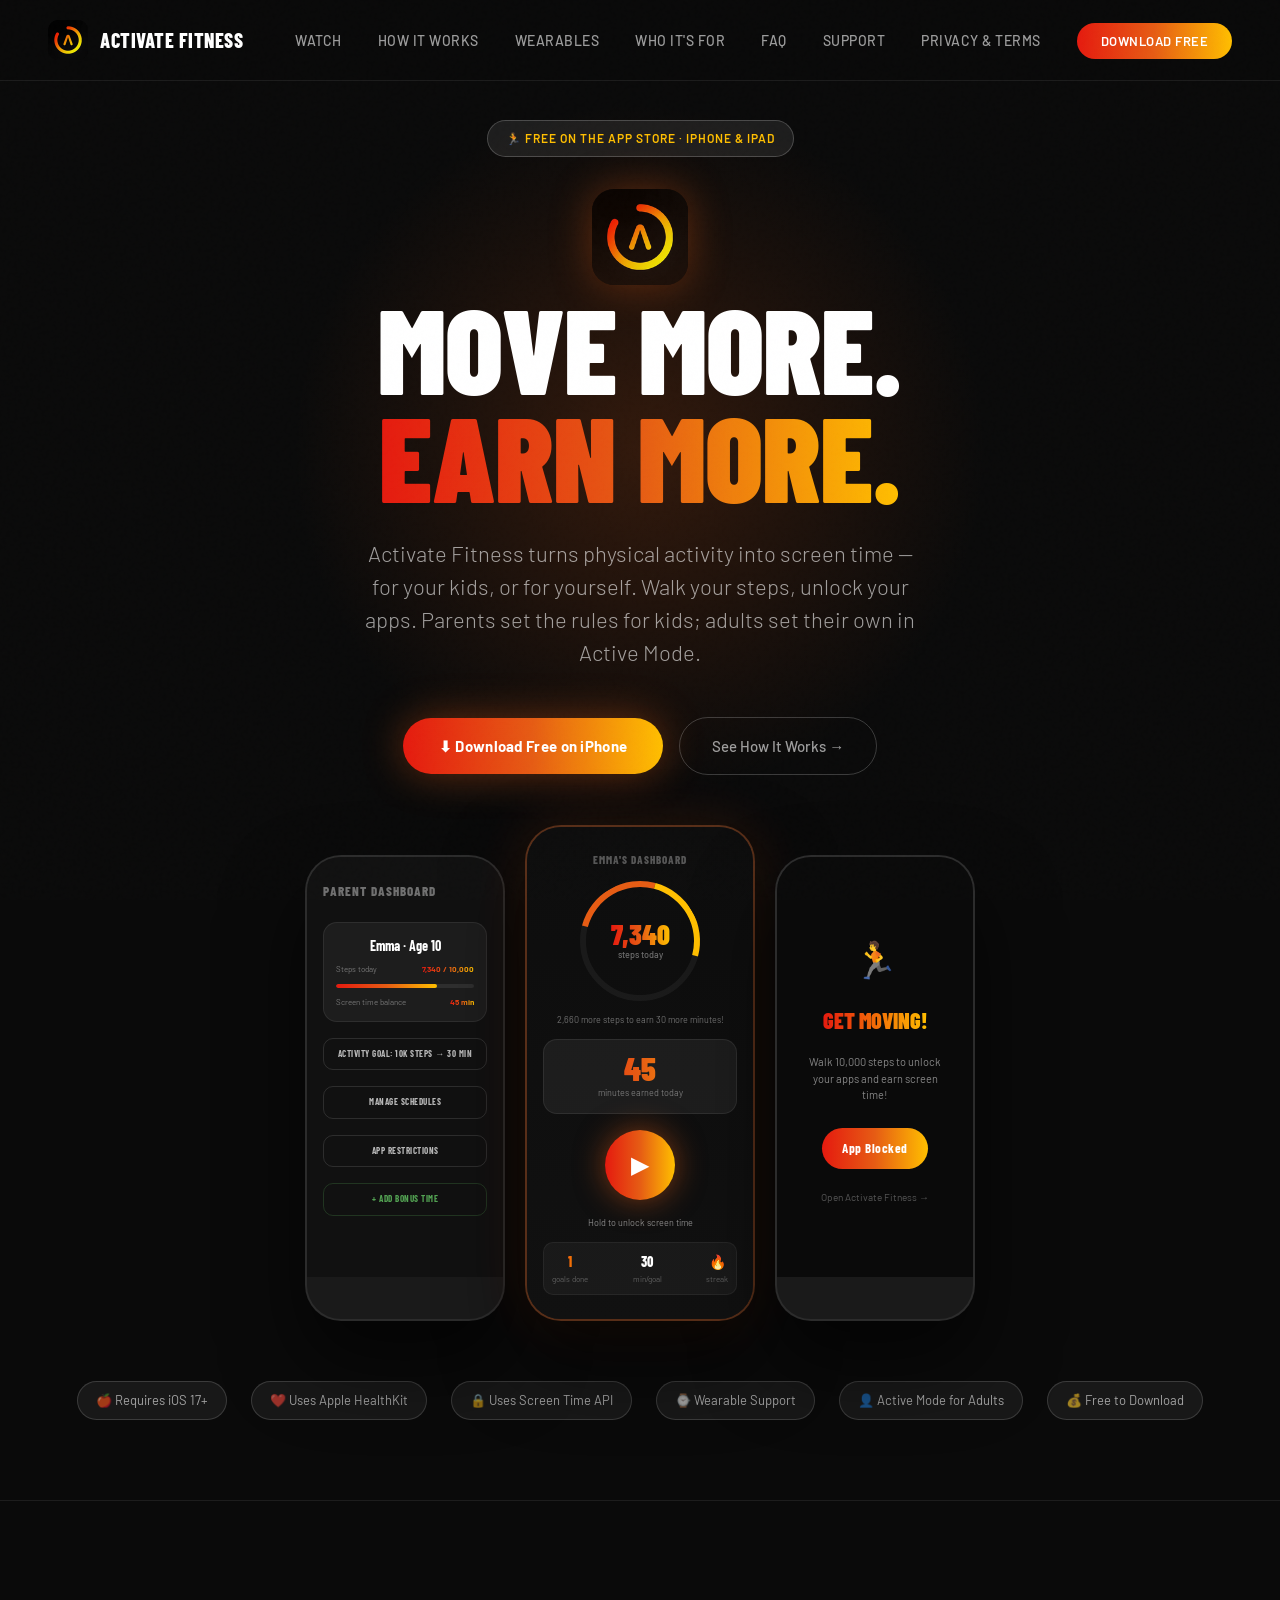
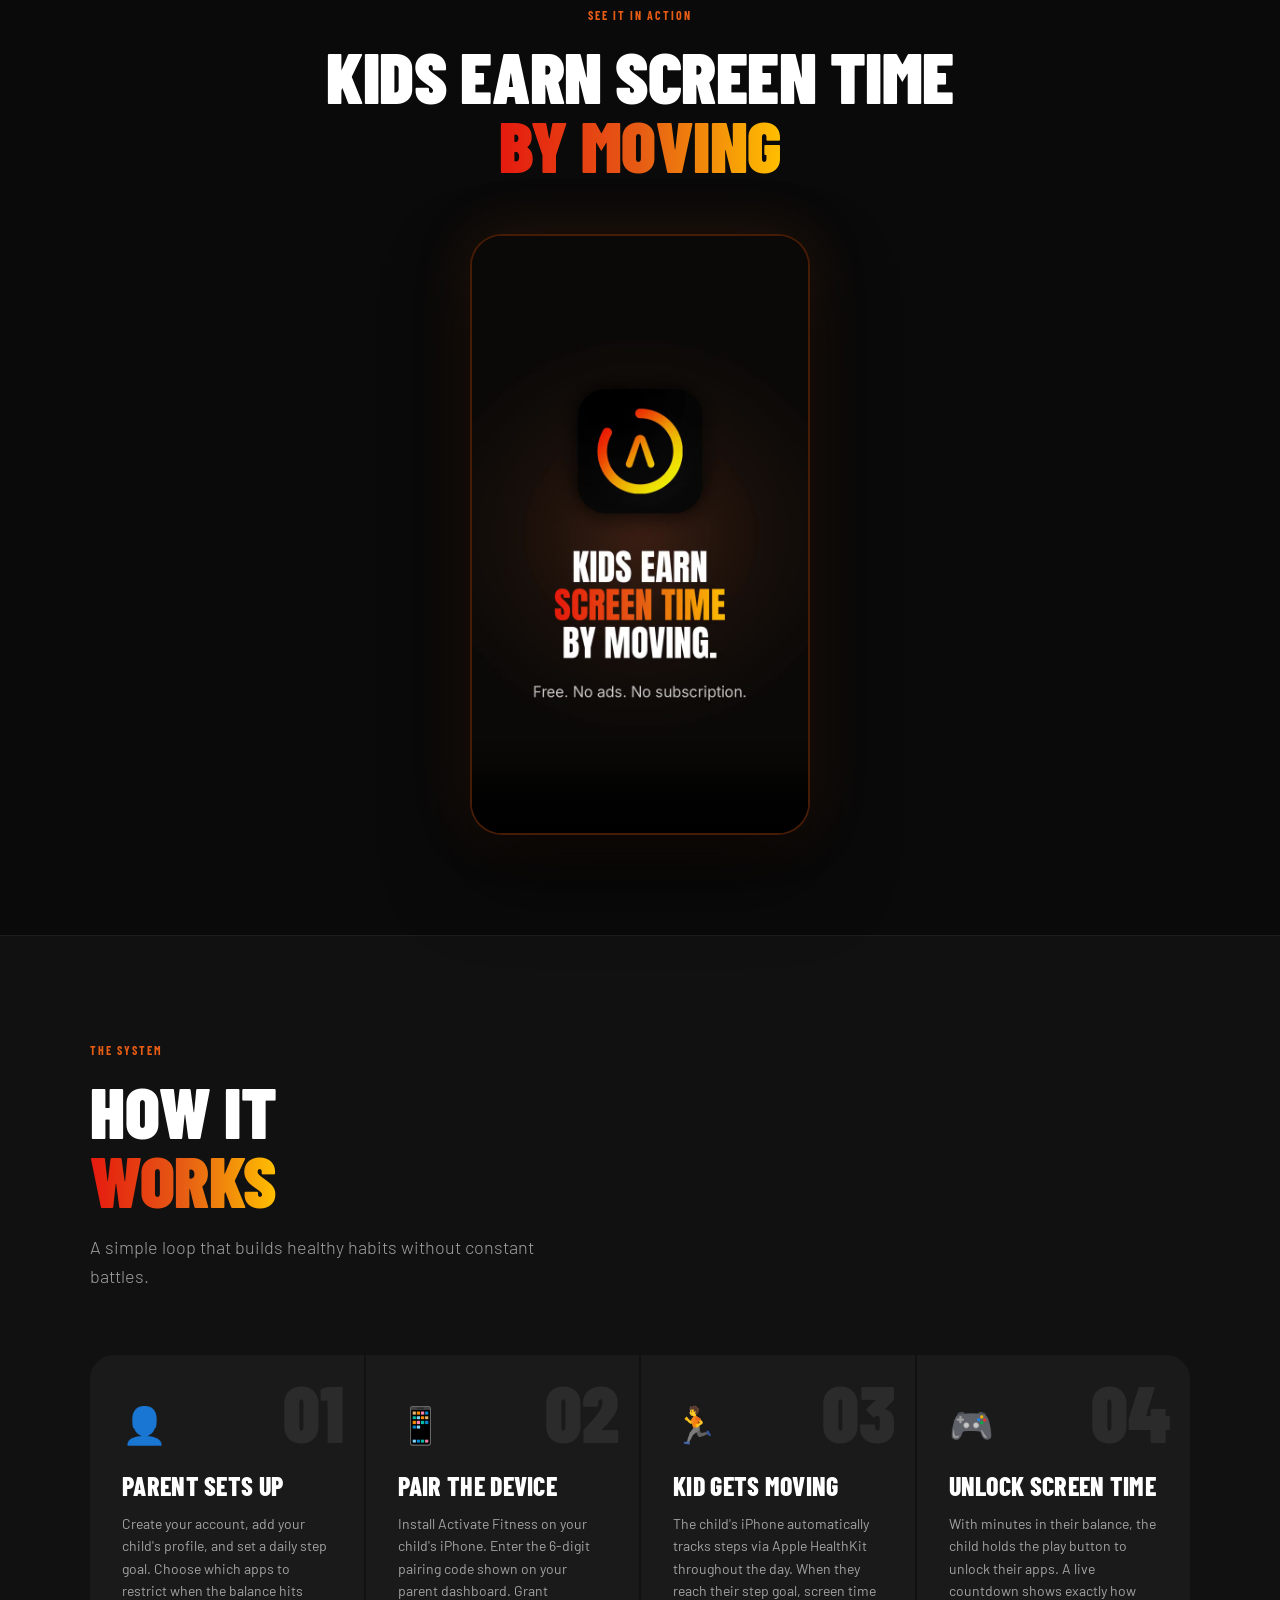
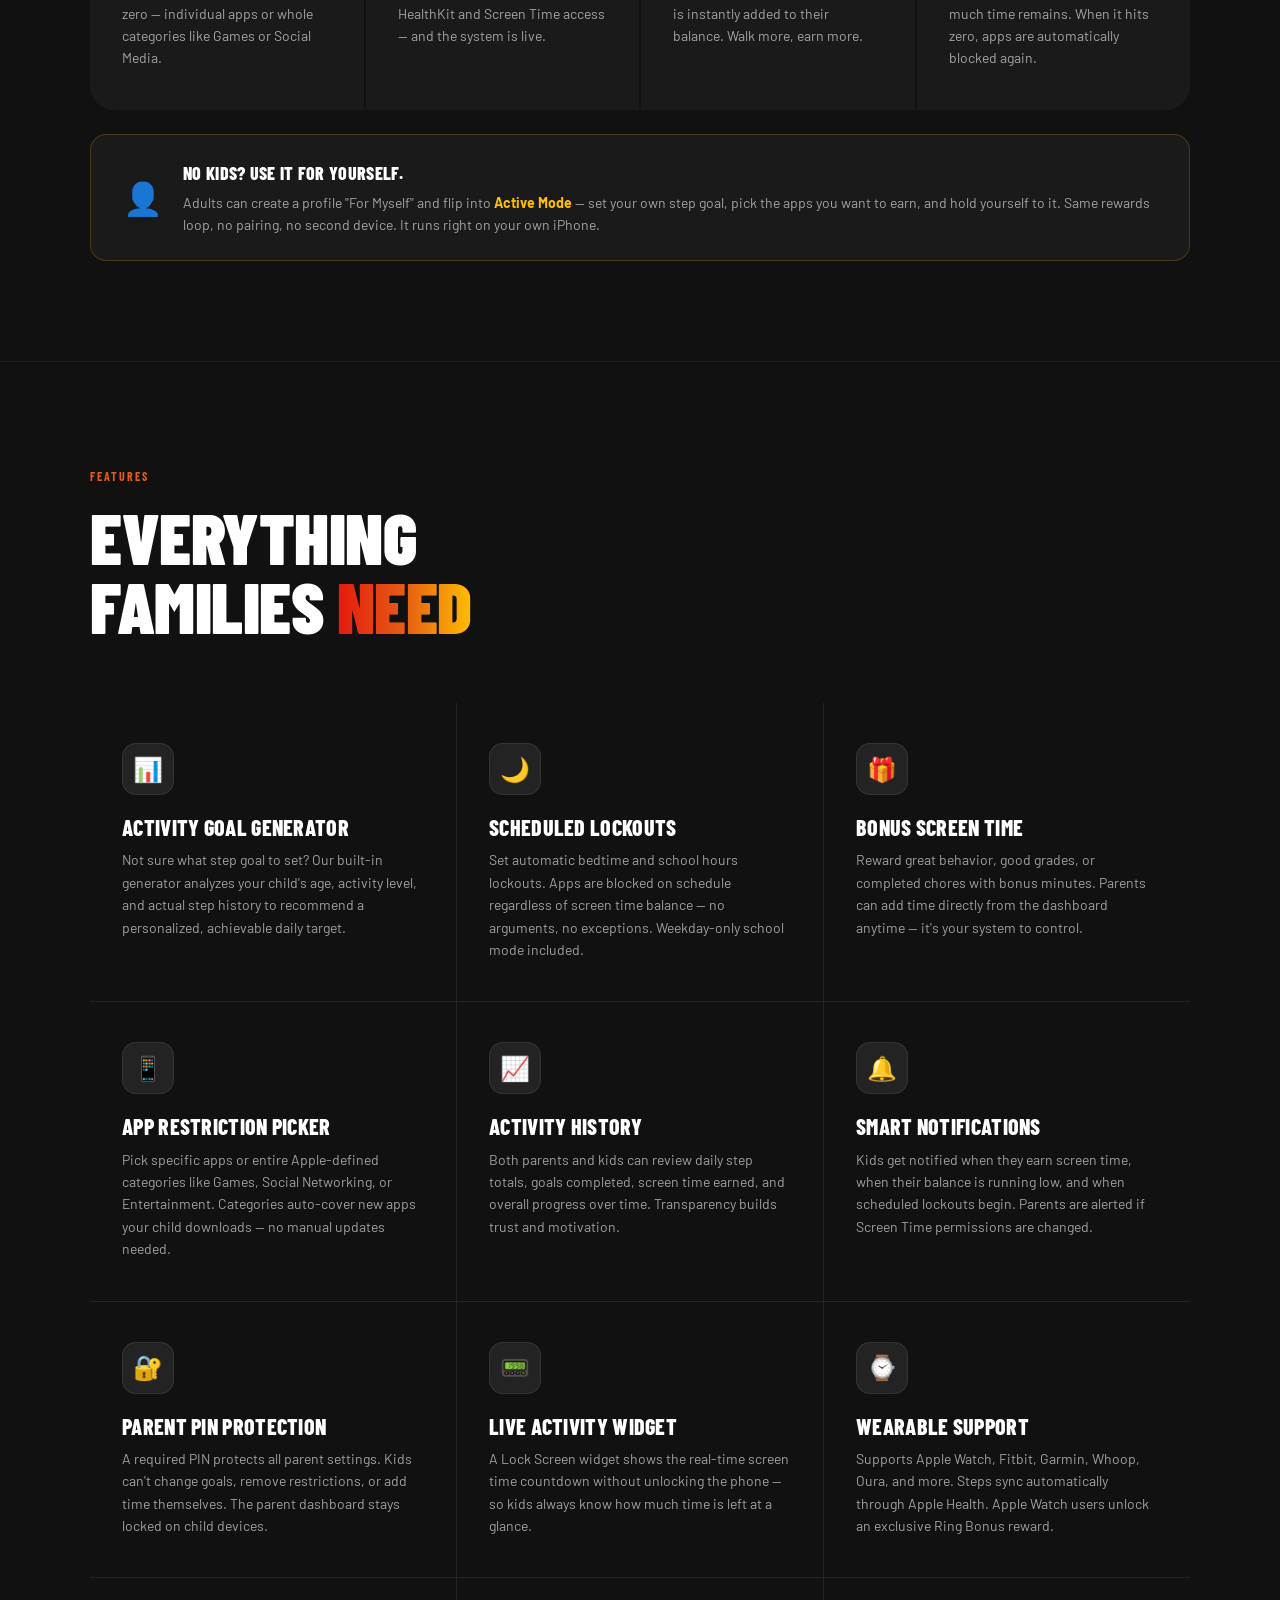
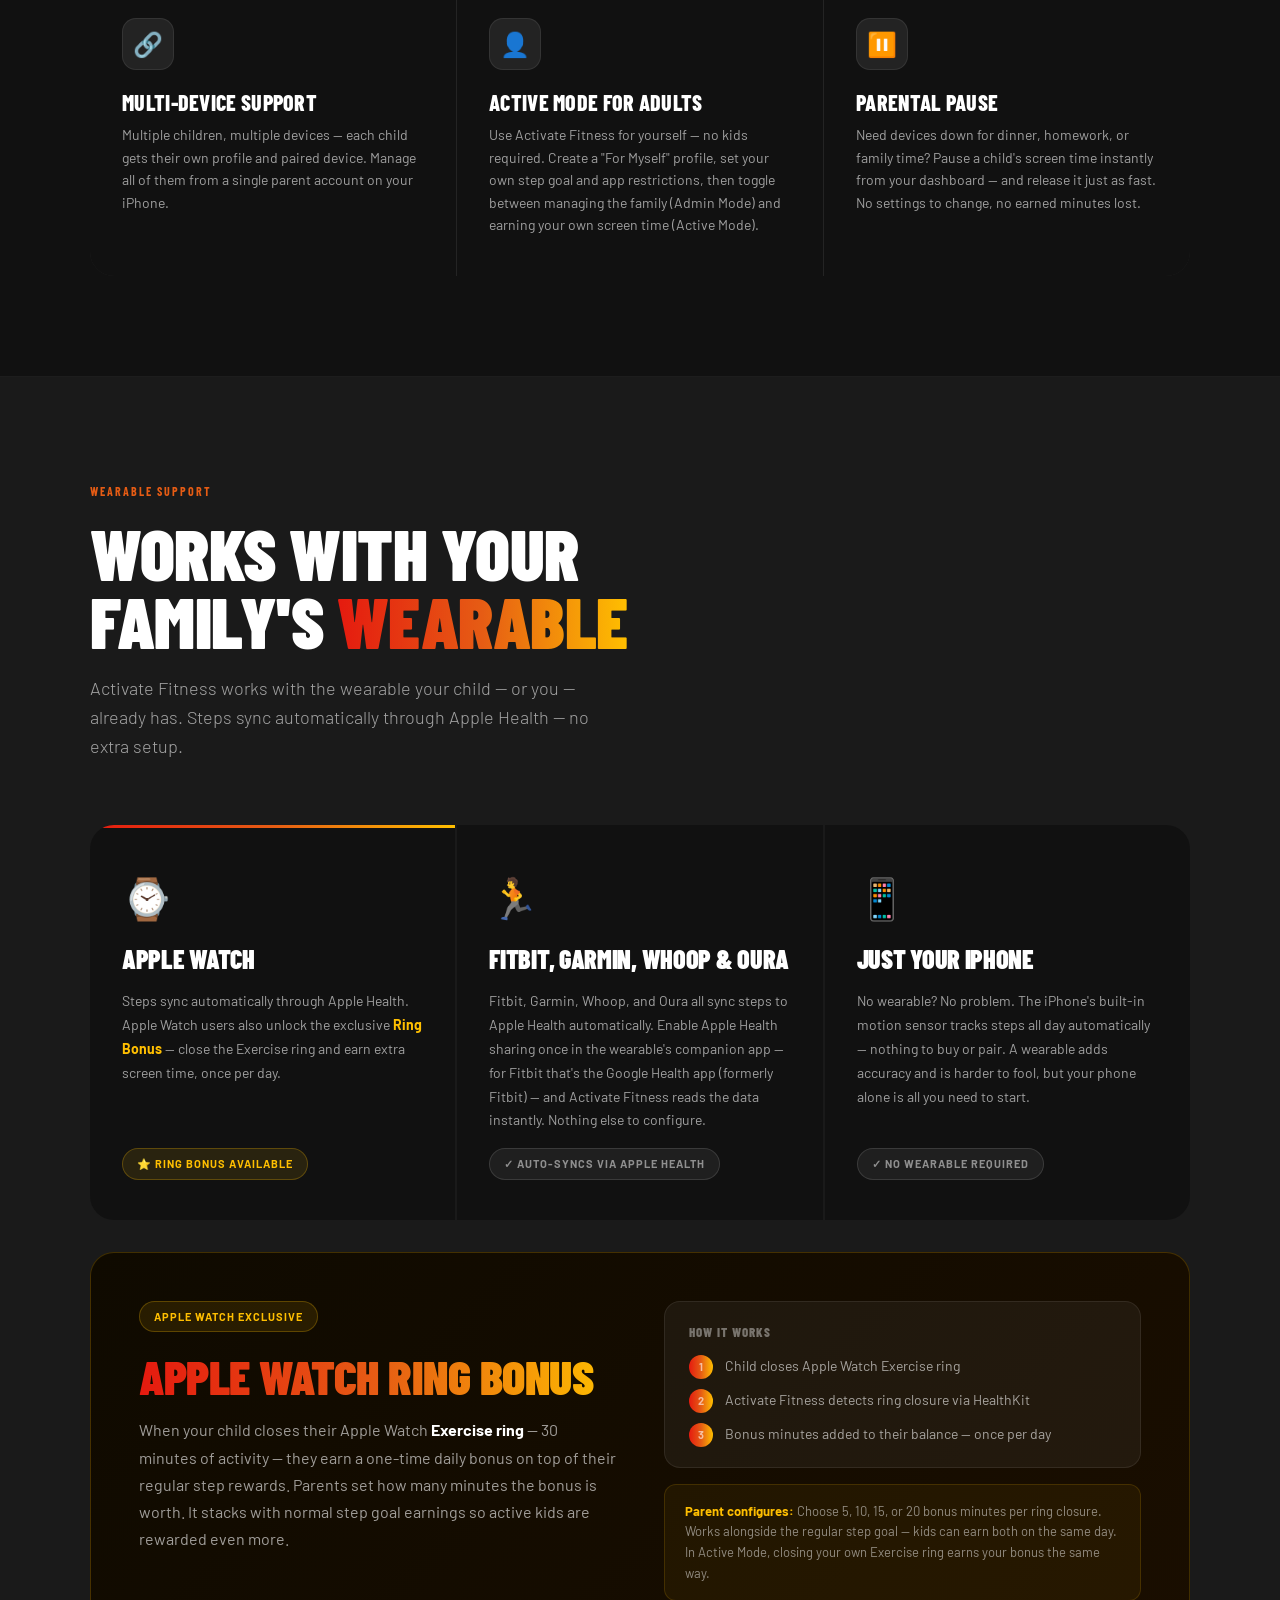
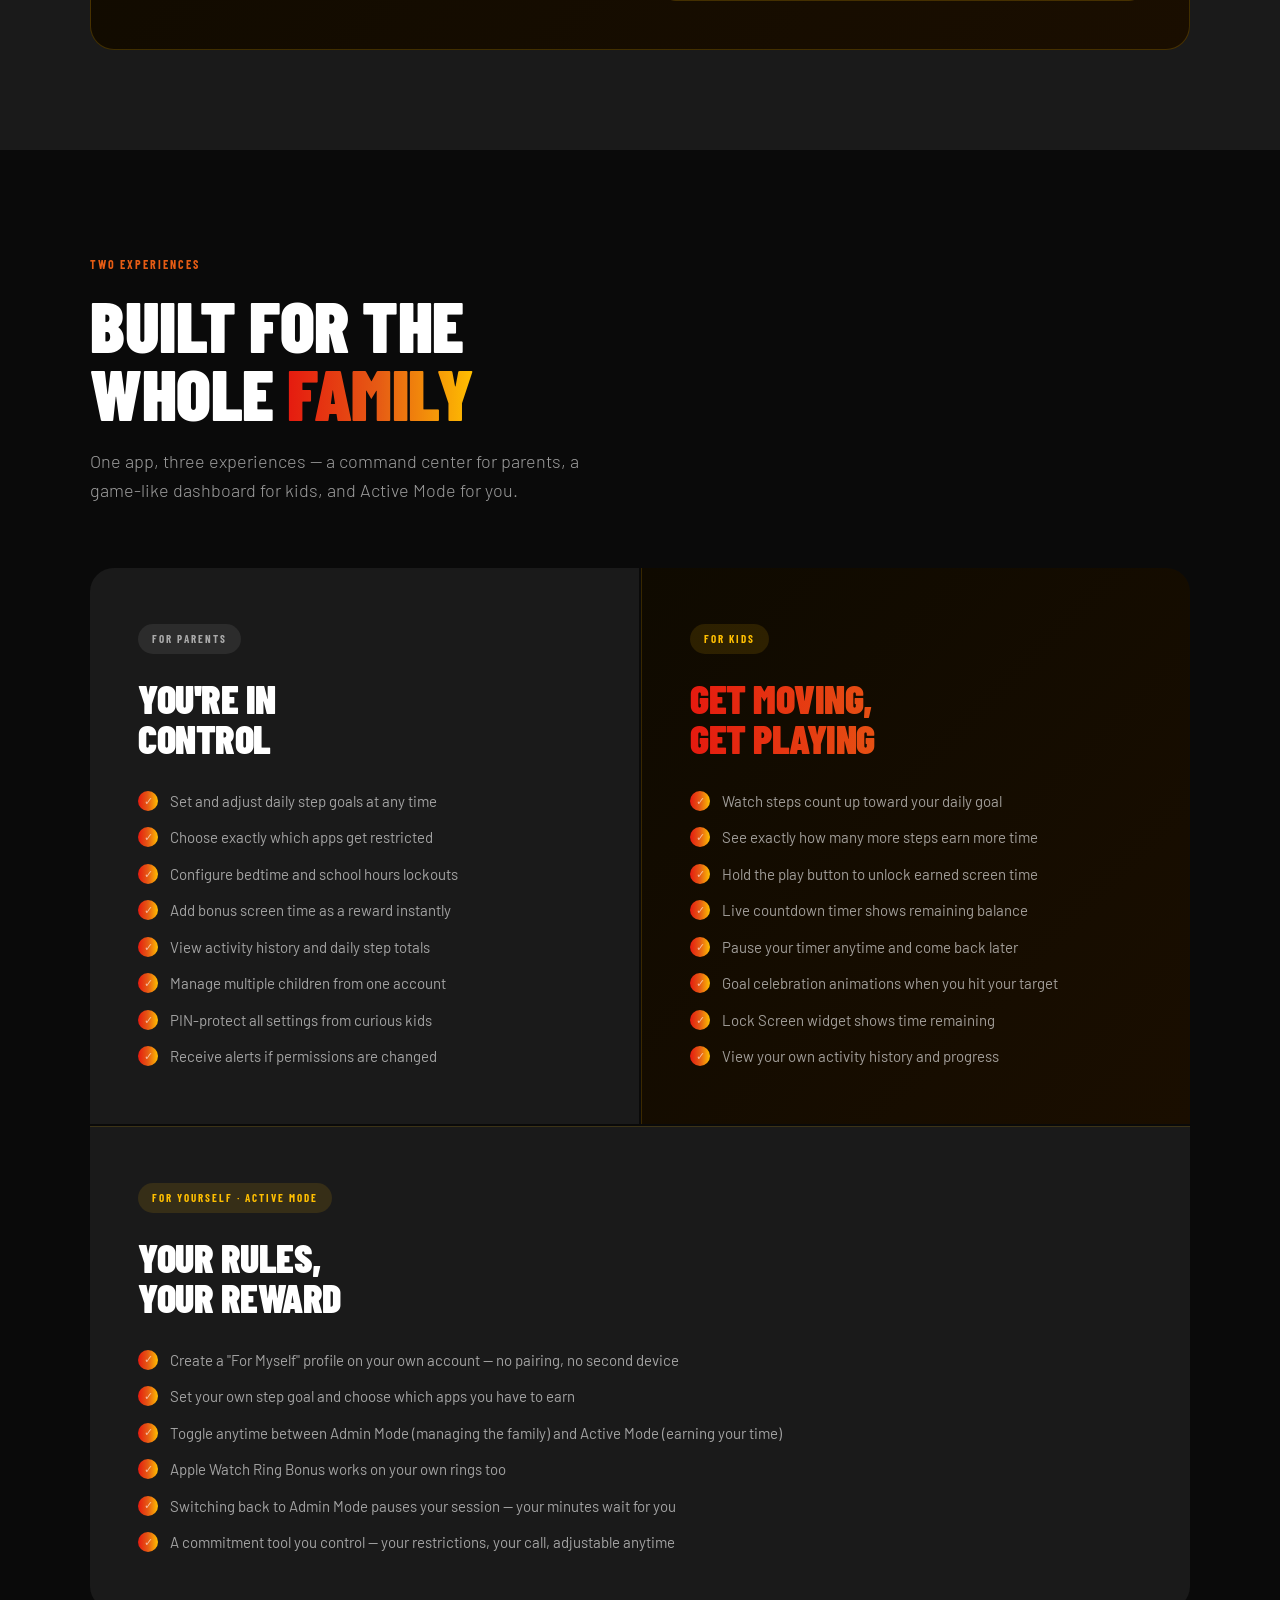
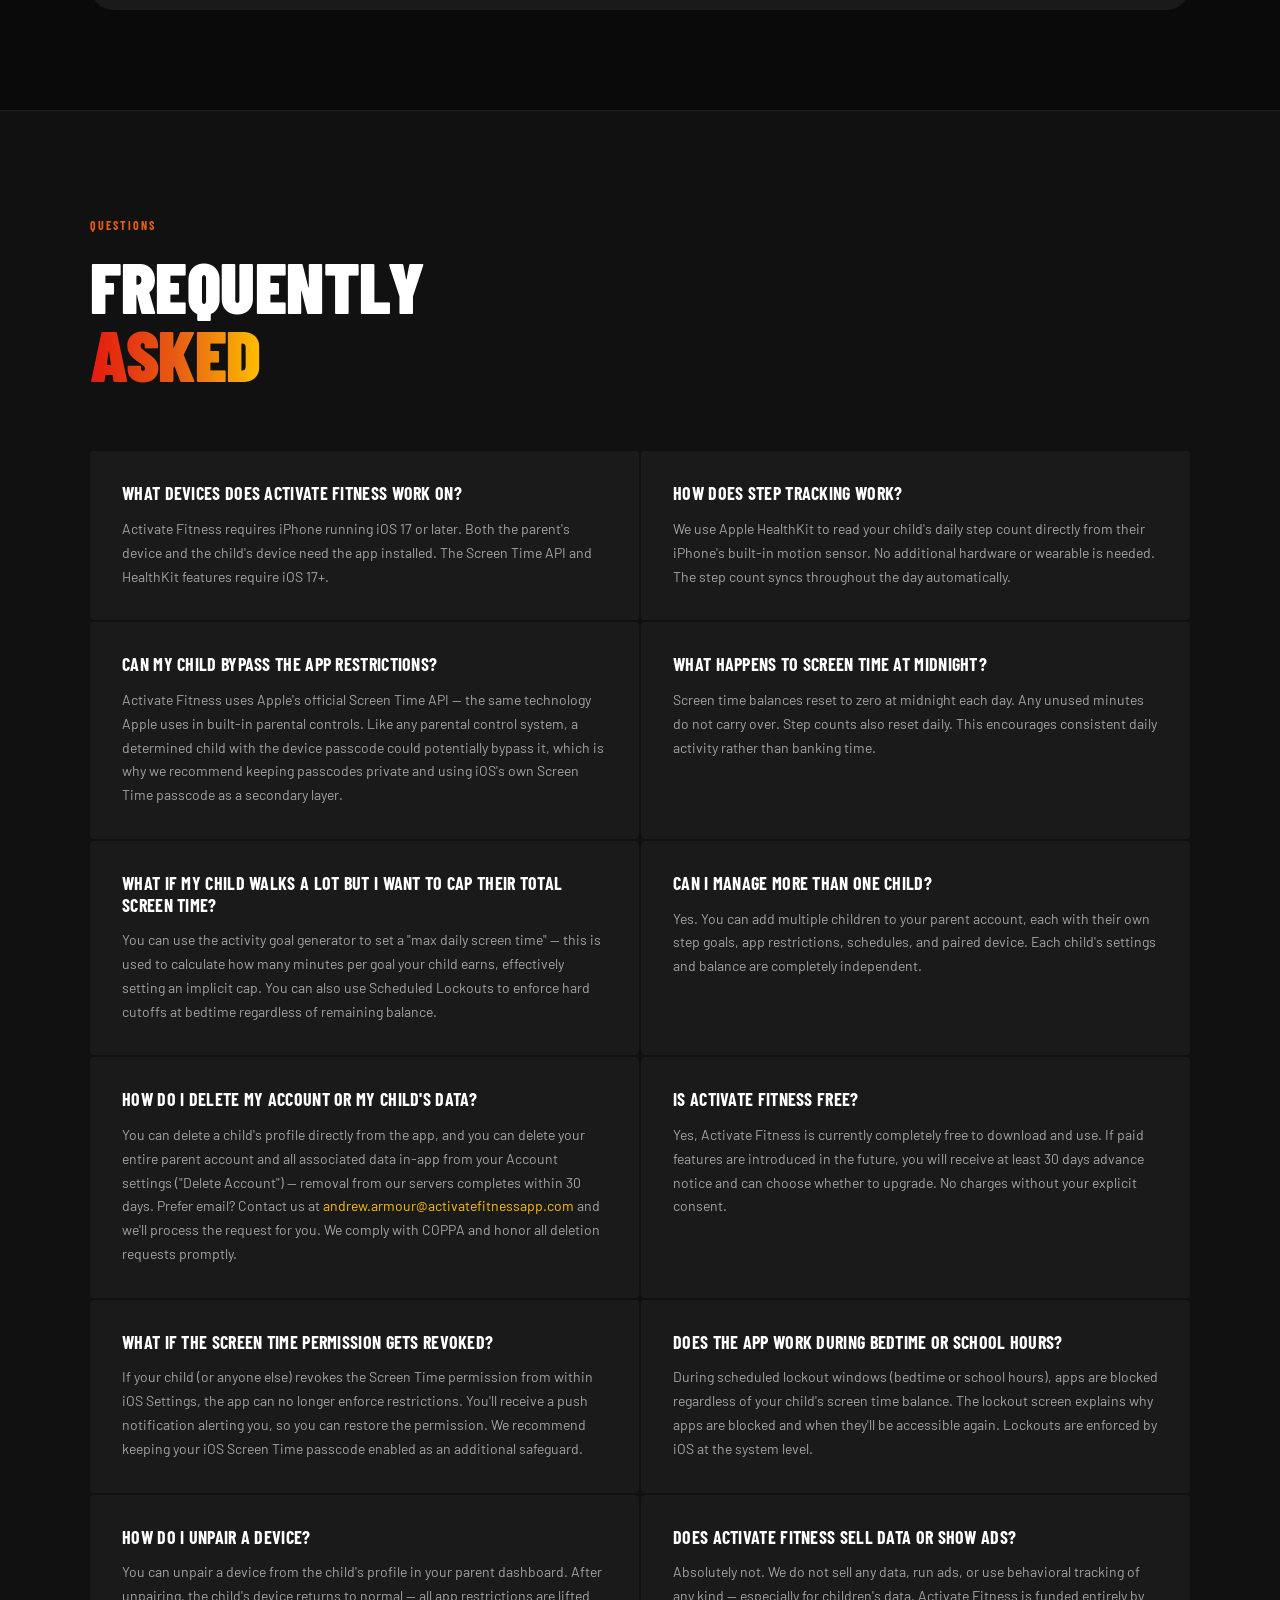
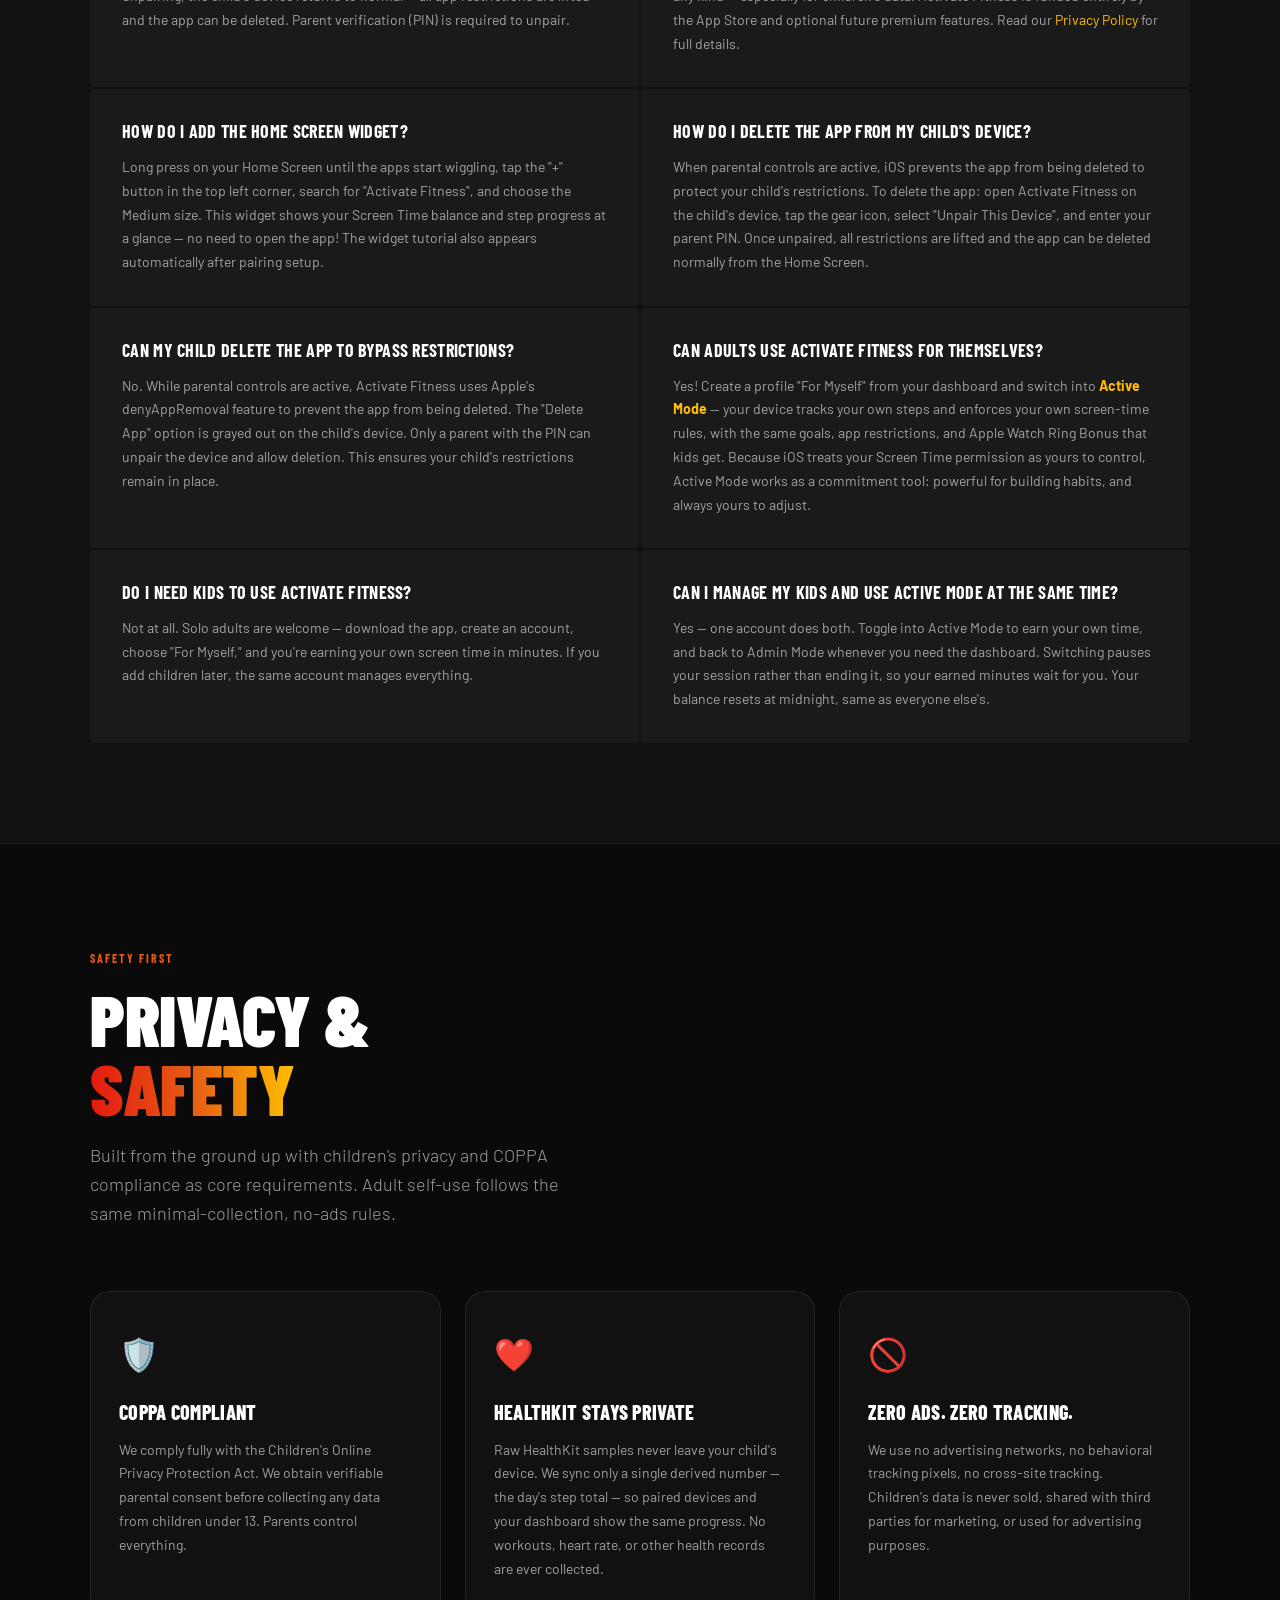
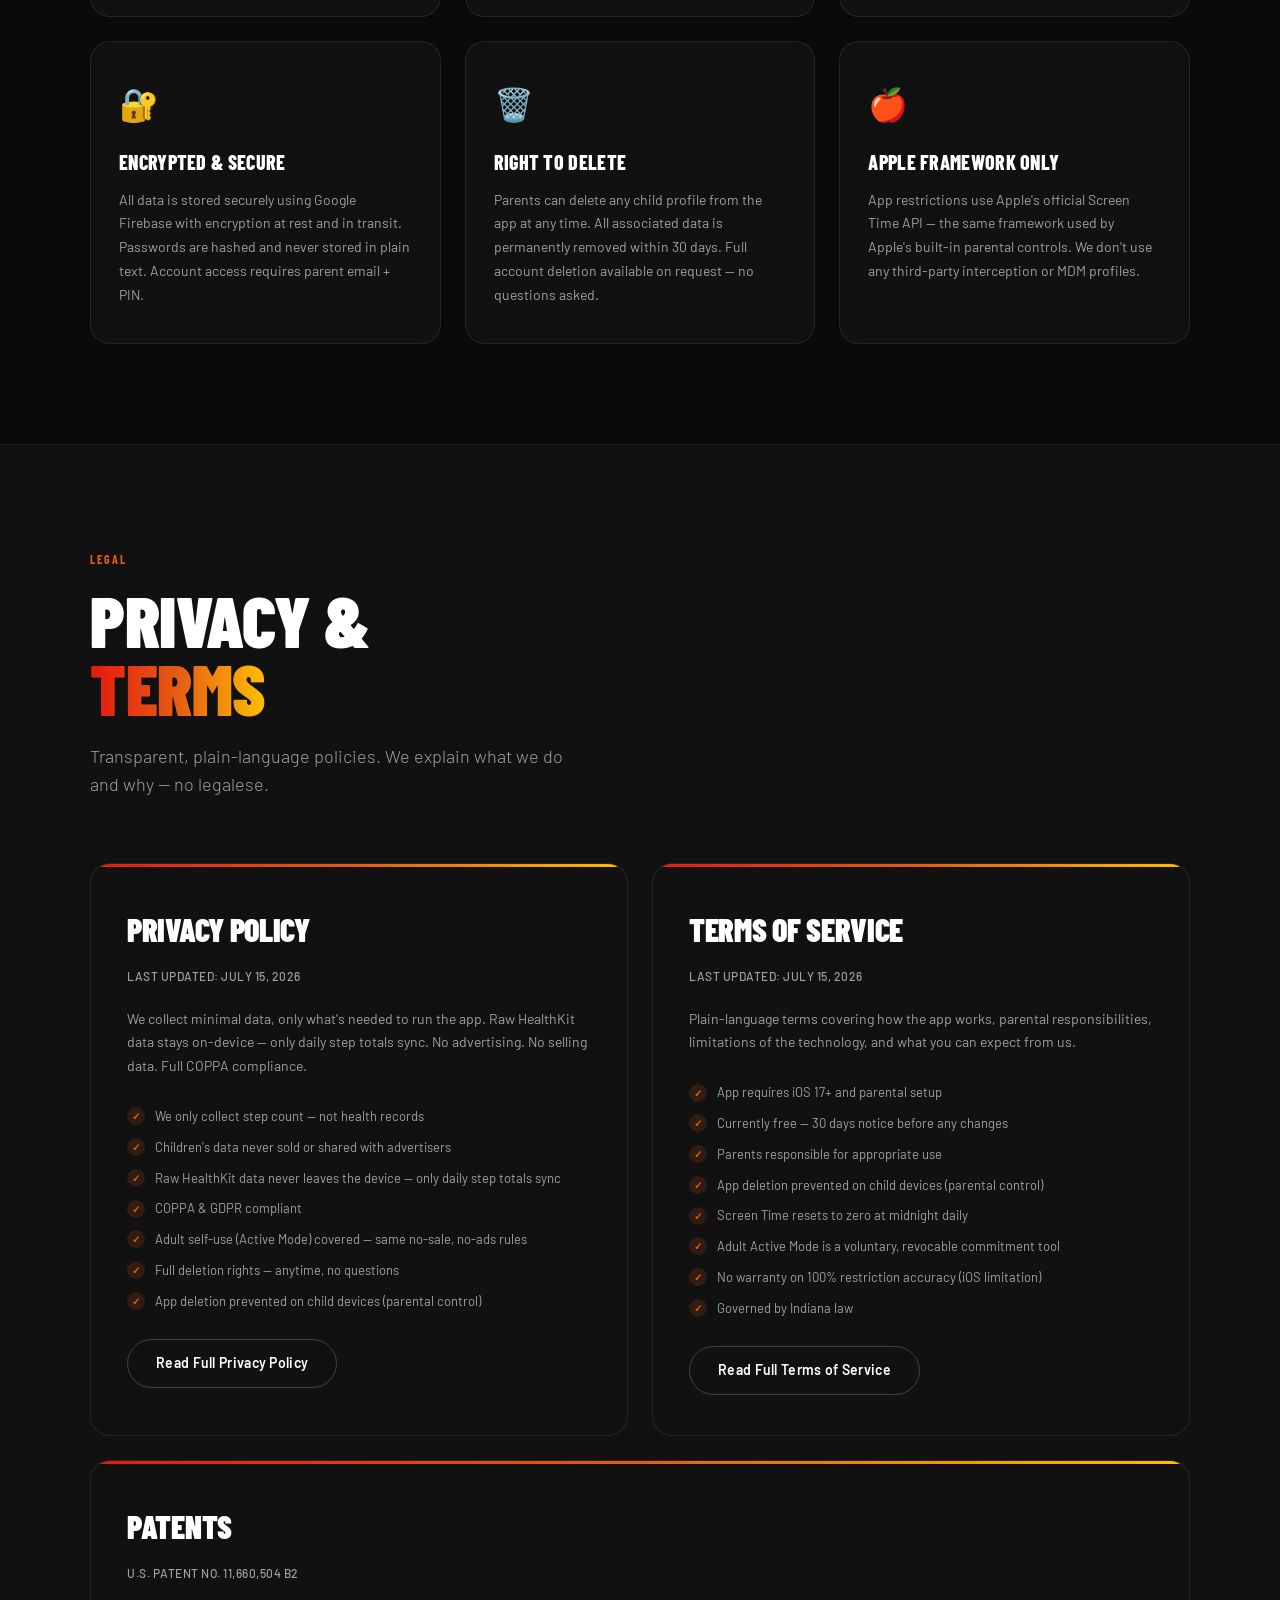
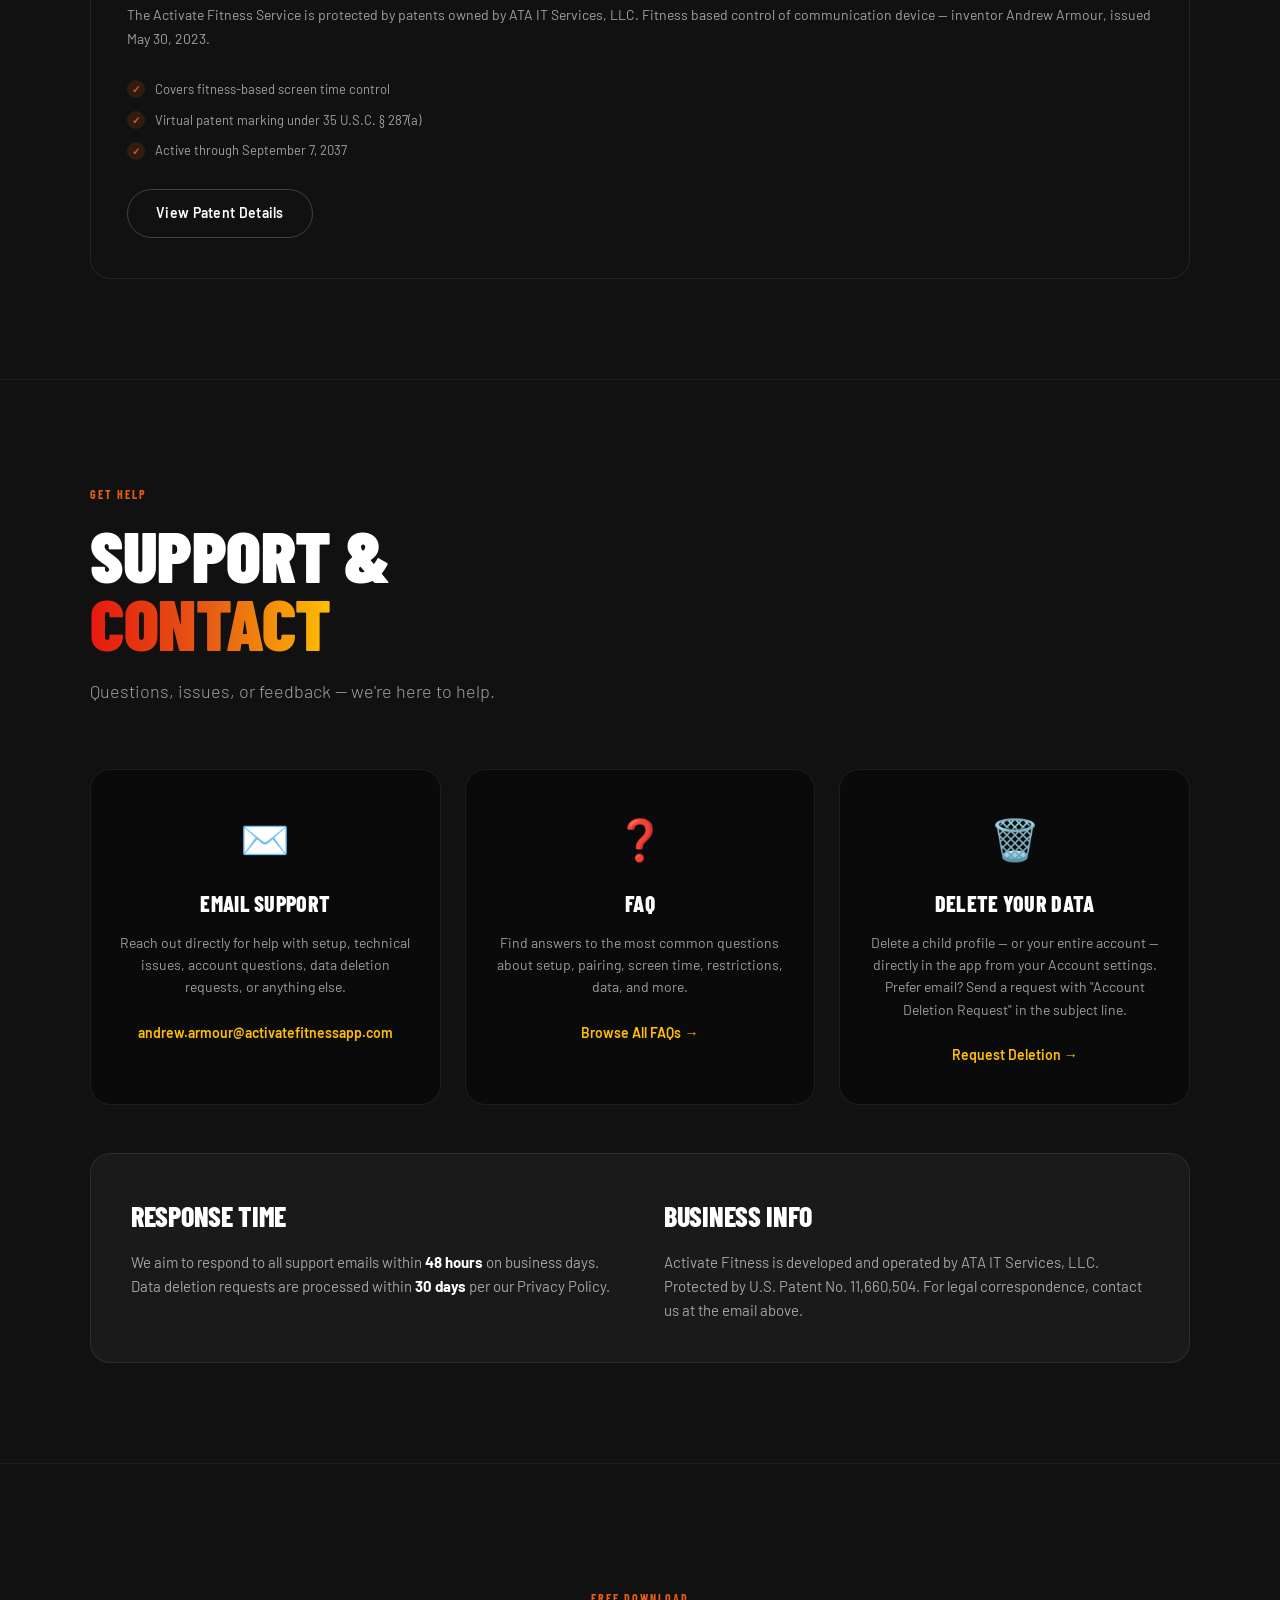
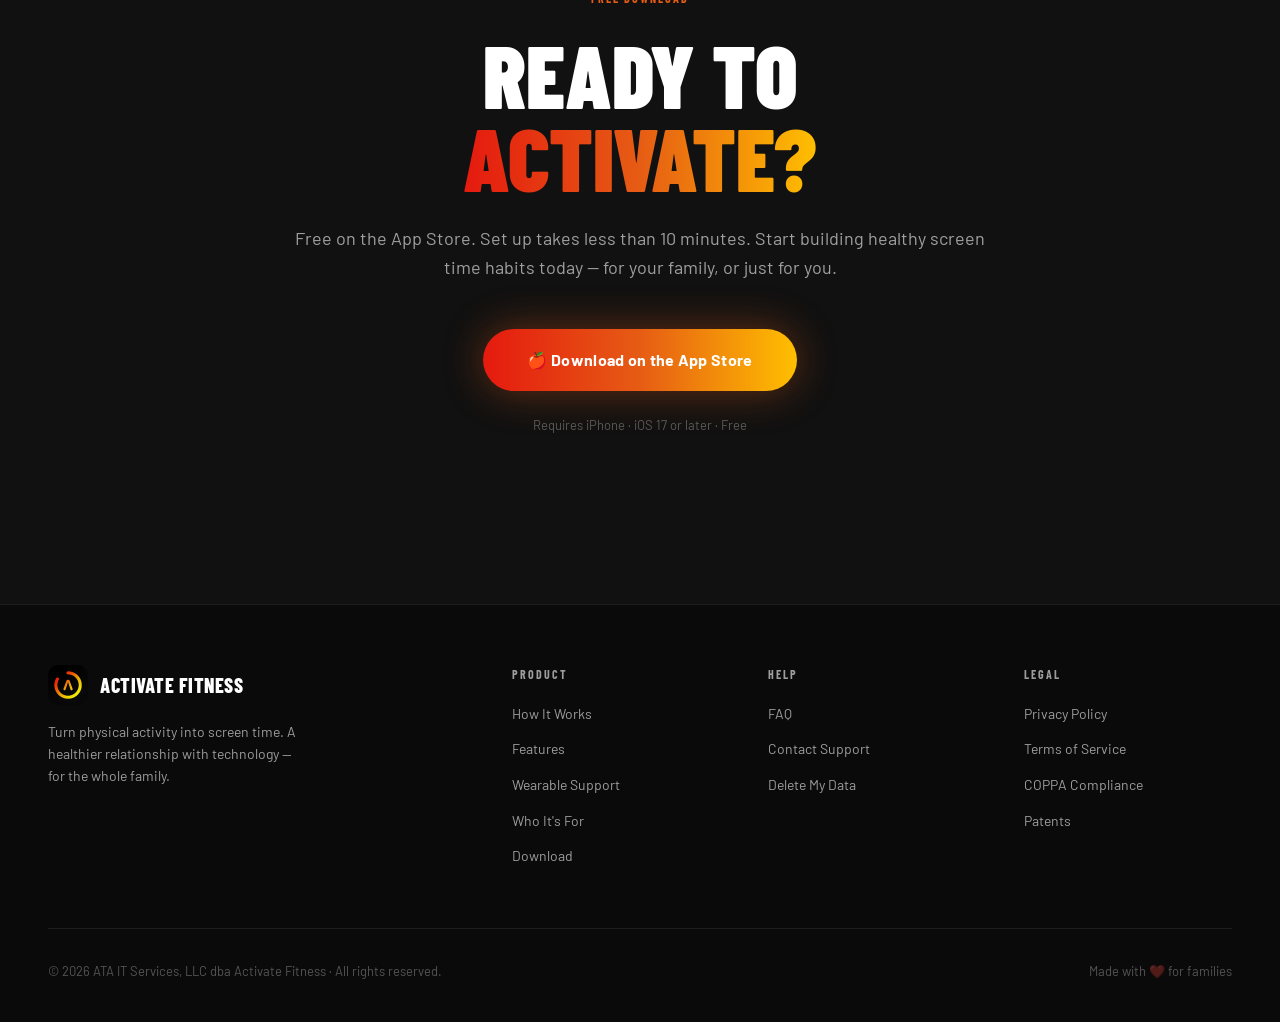
==== index.html @ fda50e80 "Add files via upload Add demo video" ====
<!DOCTYPE html>
<html lang="en">
<head>
<meta charset="UTF-8">
<meta name="viewport" content="width=device-width, initial-scale=1.0">
<title>Activate Fitness — Earn Screen Time. Stay Active.</title>
<meta name="description" content="Activate Fitness turns physical activity into screen time rewards. Kids walk their daily step goal, unlock their apps — and adults can earn their own screen time in Active Mode. Apple HealthKit + Screen Time API.">
<!-- Apple Smart App Banner — one-tap install banner for iOS Safari visitors -->
<meta name="apple-itunes-app" content="app-id=6760926366">
<!-- Open Graph — preview card when shared on iMessage, Slack, LinkedIn, Facebook, etc. -->
<meta property="og:type" content="website">
<meta property="og:site_name" content="Activate Fitness">
<meta property="og:title" content="Activate Fitness — Earn Screen Time. Stay Active.">
<meta property="og:description" content="Turn physical activity into screen time rewards. For kids, for parents, for yourself — walk your steps, unlock your apps.">
<meta property="og:url" content="https://activatefitnessapp.com">
<meta property="og:image" content="https://activatefitnessapp.com/images/logo.png">
<!-- Twitter Card -->
<meta name="twitter:card" content="summary_large_image">
<meta name="twitter:title" content="Activate Fitness — Earn Screen Time. Stay Active.">
<meta name="twitter:description" content="Turn physical activity into screen time rewards. Walk your steps, unlock your apps — kids and adults alike.">
<meta name="twitter:image" content="https://activatefitnessapp.com/images/logo.png">
<!-- Theme color + iOS touch icon -->
<meta name="theme-color" content="#0a0a0a">
<link rel="apple-touch-icon" href="/images/logo.png">
<link rel="preconnect" href="https://fonts.googleapis.com">
<link rel="preconnect" href="https://fonts.gstatic.com" crossorigin>
<link href="https://fonts.googleapis.com/css2?family=Barlow+Condensed:wght@400;600;700;800;900&family=Barlow:wght@300;400;500;600&display=swap" rel="stylesheet">
<style>
  :root {
    --brand-red:   #E51A0F;
    --brand-orange:#E65C14;
    --brand-gold:  #FFBF00;
    --dark:        #0a0a0a;
    --dark-2:      #111111;
    --dark-3:      #1a1a1a;
    --dark-4:      #222222;
    --white:       #ffffff;
    --white-60:    rgba(255,255,255,0.6);
    --white-20:    rgba(255,255,255,0.2);
    --white-08:    rgba(255,255,255,0.08);
    --grad: linear-gradient(90deg, var(--brand-red), var(--brand-orange), var(--brand-gold));
    --grad-v: linear-gradient(180deg, var(--brand-red), var(--brand-orange), var(--brand-gold));
    --font-display: 'Barlow Condensed', sans-serif;
    --font-body:    'Barlow', sans-serif;
  }
  *, *::before, *::after { box-sizing: border-box; margin: 0; padding: 0; }
  html { scroll-behavior: smooth; }
  body {
    background: var(--dark);
    color: var(--white);
    font-family: var(--font-body);
    font-size: 16px;
    line-height: 1.6;
    overflow-x: hidden;
  }
  /* ─── NOISE OVERLAY ─────────────────────────────── */
  body::before {
    content: '';
    position: fixed;
    inset: 0;
    background-image: url("data:image/svg+xml,%3Csvg viewBox='0 0 256 256' xmlns='http://www.w3.org/2000/svg'%3E%3Cfilter id='noise'%3E%3CfeTurbulence type='fractalNoise' baseFrequency='0.9' numOctaves='4' stitchTiles='stitch'/%3E%3C/filter%3E%3Crect width='100%25' height='100%25' filter='url(%23noise)' opacity='0.04'/%3E%3C/svg%3E");
    pointer-events: none;
    z-index: 9999;
    opacity: 0.4;
  }
  /* ─── NAV ───────────────────────────────────────── */
  nav {
    position: fixed;
    top: 0; left: 0; right: 0;
    z-index: 100;
    display: flex;
    align-items: center;
    justify-content: space-between;
    padding: 20px 48px;
    background: rgba(10,10,10,0.85);
    backdrop-filter: blur(20px);
    border-bottom: 1px solid var(--white-08);
  }
  .nav-logo {
    display: flex;
    align-items: center;
    gap: 12px;
    text-decoration: none;
  }
  .nav-logo-icon {
    width: 40px; height: 40px;
    border-radius: 10px;
    background: var(--grad);
    display: flex;
    align-items: center;
    justify-content: center;
    font-size: 20px;
    font-weight: 900;
    color: white;
    font-family: var(--font-display);
    letter-spacing: -1px;
  }
  .nav-logo-text {
    font-family: var(--font-display);
    font-weight: 800;
    font-size: 20px;
    letter-spacing: 0.5px;
    color: var(--white);
    text-transform: uppercase;
  }
  .nav-links {
    display: flex;
    align-items: center;
    gap: 36px;
    list-style: none;
  }
  .nav-links a {
    color: var(--white-60);
    text-decoration: none;
    font-size: 14px;
    font-weight: 500;
    letter-spacing: 0.5px;
    text-transform: uppercase;
    transition: color 0.2s;
  }
  .nav-links a:hover { color: var(--white); }
  .nav-cta {
    background: var(--grad);
    color: white !important;
    padding: 10px 24px;
    border-radius: 100px;
    font-weight: 600 !important;
    font-size: 13px !important;
    letter-spacing: 0.5px;
  }
  .nav-cta:hover { opacity: 0.9; }
  /* ─── HERO ──────────────────────────────────────── */
  .hero {
    min-height: 100vh;
    display: flex;
    flex-direction: column;
    align-items: center;
    justify-content: center;
    text-align: center;
    padding: 120px 24px 80px;
    position: relative;
    overflow: hidden;
  }
  .hero-glow {
    position: absolute;
    top: 30%;
    left: 50%;
    transform: translate(-50%, -50%);
    width: 700px;
    height: 700px;
    background: radial-gradient(ellipse, rgba(230, 92, 20, 0.18) 0%, transparent 70%);
    pointer-events: none;
  }
  .hero-badge {
    display: inline-flex;
    align-items: center;
    gap: 8px;
    background: var(--white-08);
    border: 1px solid var(--white-20);
    border-radius: 100px;
    padding: 8px 18px;
    font-size: 12px;
    font-weight: 600;
    letter-spacing: 1px;
    text-transform: uppercase;
    color: var(--brand-gold);
    margin-bottom: 32px;
    animation: fadeInUp 0.6s ease both;
  }
  .hero h1 {
    font-family: var(--font-display);
    font-weight: 900;
    font-size: clamp(60px, 10vw, 120px);
    line-height: 0.9;
    letter-spacing: -1px;
    text-transform: uppercase;
    margin-bottom: 28px;
    animation: fadeInUp 0.6s 0.1s ease both;
  }
  .hero h1 .gradient-text {
    background: var(--grad);
    -webkit-background-clip: text;
    -webkit-text-fill-color: transparent;
    background-clip: text;
  }
  .hero-sub {
    font-size: clamp(18px, 2.5vw, 22px);
    font-weight: 300;
    color: var(--white-60);
    max-width: 560px;
    margin: 0 auto 48px;
    line-height: 1.5;
    animation: fadeInUp 0.6s 0.2s ease both;
  }
  .hero-actions {
    display: flex;
    gap: 16px;
    align-items: center;
    justify-content: center;
    flex-wrap: wrap;
    animation: fadeInUp 0.6s 0.3s ease both;
  }
  .btn-primary {
    display: inline-flex;
    align-items: center;
    gap: 10px;
    background: var(--grad);
    color: white;
    padding: 16px 36px;
    border-radius: 100px;
    text-decoration: none;
    font-weight: 700;
    font-size: 15px;
    letter-spacing: 0.3px;
    transition: transform 0.2s, box-shadow 0.2s;
    box-shadow: 0 0 40px rgba(230, 92, 20, 0.4);
  }
  .btn-primary:hover {
    transform: translateY(-2px);
    box-shadow: 0 8px 48px rgba(230, 92, 20, 0.5);
  }
  .btn-secondary {
    display: inline-flex;
    align-items: center;
    gap: 8px;
    color: var(--white-60);
    text-decoration: none;
    font-weight: 500;
    font-size: 15px;
    border: 1px solid var(--white-20);
    padding: 16px 32px;
    border-radius: 100px;
    transition: color 0.2s, border-color 0.2s;
  }
  .btn-secondary:hover { color: white; border-color: var(--white-60); }
  .hero-phones {
    margin-top: 80px;
    position: relative;
    display: flex;
    justify-content: center;
    gap: 20px;
    animation: fadeInUp 0.8s 0.4s ease both;
  }
  /* Phone mockup */
  .phone-mockup {
    width: 200px;
    background: var(--dark-3);
    border-radius: 36px;
    border: 2px solid var(--white-08);
    overflow: hidden;
    box-shadow: 0 40px 80px rgba(0,0,0,0.6);
    position: relative;
  }
  .phone-mockup.center {
    width: 230px;
    margin-top: -30px;
    border-color: rgba(230,92,20,0.3);
    box-shadow: 0 40px 80px rgba(0,0,0,0.6), 0 0 60px rgba(230,92,20,0.15);
  }
  .phone-screen {
    background: #111;
    min-height: 420px;
    padding: 24px 16px;
    display: flex;
    flex-direction: column;
    align-items: center;
    gap: 12px;
  }
  .phone-screen.center-screen {
    background: linear-gradient(180deg, #0d0d0d 0%, #111 100%);
    min-height: 480px;
  }
  /* Simulated UI elements inside phones */
  .p-chip {
    font-size: 9px;
    padding: 4px 10px;
    border-radius: 100px;
    font-family: var(--font-display);
    font-weight: 700;
    letter-spacing: 0.5px;
    text-transform: uppercase;
  }
  .p-steps-ring {
    width: 120px;
    height: 120px;
    border-radius: 50%;
    border: 6px solid rgba(255,255,255,0.05);
    position: relative;
    display: flex;
    align-items: center;
    justify-content: center;
    flex-direction: column;
  }
  .p-steps-ring::after {
    content: '';
    position: absolute;
    inset: -6px;
    border-radius: 50%;
    border: 6px solid transparent;
    border-top-color: #E65C14;
    border-right-color: #FFBF00;
    transform: rotate(-30deg);
  }
  .p-ring-num {
    font-family: var(--font-display);
    font-weight: 900;
    font-size: 28px;
    line-height: 1;
    background: var(--grad);
    -webkit-background-clip: text;
    -webkit-text-fill-color: transparent;
    background-clip: text;
  }
  .p-ring-label {
    font-size: 9px;
    color: rgba(255,255,255,0.4);
    font-weight: 500;
  }
  .p-balance-card {
    width: 100%;
    background: rgba(255,255,255,0.06);
    border-radius: 14px;
    border: 1px solid rgba(255,255,255,0.08);
    padding: 12px;
    text-align: center;
  }
  .p-balance-num {
    font-family: var(--font-display);
    font-weight: 900;
    font-size: 32px;
    background: var(--grad);
    -webkit-background-clip: text;
    -webkit-text-fill-color: transparent;
    background-clip: text;
    line-height: 1;
  }
  .p-balance-label {
    font-size: 9px;
    color: rgba(255,255,255,0.4);
    margin-top: 2px;
  }
  .p-play-btn {
    width: 70px;
    height: 70px;
    border-radius: 50%;
    background: var(--grad);
    display: flex;
    align-items: center;
    justify-content: center;
    font-size: 24px;
    box-shadow: 0 0 30px rgba(230,92,20,0.5);
    margin: 4px 0;
  }
  .p-stat-row {
    width: 100%;
    display: flex;
    justify-content: space-between;
    padding: 8px;
    background: rgba(255,255,255,0.04);
    border-radius: 10px;
    border: 1px solid rgba(255,255,255,0.06);
  }
  .p-stat-item {
    text-align: center;
  }
  .p-stat-num {
    font-family: var(--font-display);
    font-weight: 800;
    font-size: 14px;
    color: white;
  }
  .p-stat-lbl {
    font-size: 8px;
    color: rgba(255,255,255,0.3);
  }
  /* Parent phone */
  .p-child-card {
    width: 100%;
    background: rgba(255,255,255,0.05);
    border-radius: 14px;
    border: 1px solid rgba(255,255,255,0.08);
    padding: 12px;
  }
  .p-child-name {
    font-family: var(--font-display);
    font-weight: 700;
    font-size: 14px;
    color: white;
    margin-bottom: 6px;
  }
  .p-child-stat-line {
    display: flex;
    justify-content: space-between;
    margin-top: 6px;
  }
  .p-child-stat-left {
    font-size: 8px;
    color: rgba(255,255,255,0.4);
  }
  .p-child-stat-right {
    font-size: 8px;
    font-weight: 700;
    background: var(--grad);
    -webkit-background-clip: text;
    -webkit-text-fill-color: transparent;
    background-clip: text;
  }
  .p-progress-bar {
    height: 4px;
    background: rgba(255,255,255,0.08);
    border-radius: 100px;
    margin-top: 8px;
    overflow: hidden;
  }
  .p-progress-fill {
    height: 100%;
    width: 73%;
    background: var(--grad);
    border-radius: 100px;
  }
  .p-action-btn {
    width: 100%;
    padding: 8px;
    border-radius: 10px;
    font-size: 9px;
    font-weight: 700;
    font-family: var(--font-display);
    letter-spacing: 0.5px;
    text-transform: uppercase;
    text-align: center;
    border: 1px solid rgba(255,255,255,0.12);
    color: rgba(255,255,255,0.7);
    margin-top: 4px;
  }
  /* ─── SECTION SHARED ─────────────────────────────── */
  section {
    padding: 100px 24px;
  }
  .container {
    max-width: 1100px;
    margin: 0 auto;
  }
  .section-label {
    display: inline-block;
    font-family: var(--font-display);
    font-weight: 700;
    font-size: 12px;
    letter-spacing: 2px;
    text-transform: uppercase;
    color: var(--brand-orange);
    margin-bottom: 16px;
  }
  .section-title {
    font-family: var(--font-display);
    font-weight: 900;
    font-size: clamp(40px, 6vw, 72px);
    line-height: 0.95;
    text-transform: uppercase;
    letter-spacing: -0.5px;
    margin-bottom: 20px;
  }
  .section-subtitle {
    font-size: 18px;
    color: var(--white-60);
    font-weight: 300;
    max-width: 500px;
    line-height: 1.6;
  }
  /* ─── HOW IT WORKS ──────────────────────────────── */
  #how-it-works { background: var(--dark-2); }
  .steps-grid {
    display: grid;
    grid-template-columns: repeat(auto-fit, minmax(240px, 1fr));
    gap: 2px;
    margin-top: 64px;
  }
  .step-card {
    background: var(--dark-3);
    padding: 40px 32px;
    position: relative;
    overflow: hidden;
    transition: background 0.3s;
  }
  .step-card:hover { background: var(--dark-4); }
  .step-card:first-child { border-radius: 24px 0 0 24px; }
  .step-card:last-child  { border-radius: 0 24px 24px 0; }
  .step-number {
    font-family: var(--font-display);
    font-weight: 900;
    font-size: 80px;
    line-height: 1;
    color: var(--white-08);
    position: absolute;
    top: 16px;
    right: 20px;
  }
  .step-icon {
    font-size: 36px;
    margin-bottom: 20px;
  }
  .step-title {
    font-family: var(--font-display);
    font-weight: 800;
    font-size: 26px;
    text-transform: uppercase;
    letter-spacing: 0.3px;
    margin-bottom: 12px;
    line-height: 1.1;
  }
  .step-desc {
    font-size: 14px;
    color: var(--white-60);
    line-height: 1.6;
  }
  .step-accent {
    position: absolute;
    bottom: 0;
    left: 0;
    right: 0;
    height: 3px;
    background: var(--grad);
    opacity: 0;
    transition: opacity 0.3s;
  }
  .step-card:hover .step-accent { opacity: 1; }
  /* ─── FEATURES ──────────────────────────────────── */
  .features-grid {
    display: grid;
    grid-template-columns: repeat(3, 1fr);
    gap: 1px;
    background: var(--white-08);
    border-radius: 24px;
    overflow: hidden;
    margin-top: 64px;
  }
  .feature-card {
    background: var(--dark-2);
    padding: 40px 32px;
    transition: background 0.3s;
  }
  .feature-card:hover { background: var(--dark-3); }
  .feature-icon-wrap {
    width: 52px;
    height: 52px;
    border-radius: 14px;
    background: var(--white-08);
    display: flex;
    align-items: center;
    justify-content: center;
    font-size: 24px;
    margin-bottom: 20px;
    border: 1px solid var(--white-08);
  }
  .feature-title {
    font-family: var(--font-display);
    font-weight: 800;
    font-size: 22px;
    text-transform: uppercase;
    letter-spacing: 0.3px;
    margin-bottom: 10px;
    line-height: 1.1;
  }
  .feature-desc {
    font-size: 14px;
    color: var(--white-60);
    line-height: 1.6;
  }
  /* ─── DUAL EXPERIENCE ───────────────────────────── */
  #experience { background: var(--dark); }
  .dual-grid {
    display: grid;
    grid-template-columns: 1fr 1fr;
    gap: 2px;
    margin-top: 64px;
    border-radius: 24px;
    overflow: hidden;
  }
  .dual-panel {
    padding: 56px 48px;
    position: relative;
    overflow: hidden;
  }
  .dual-panel.parent { background: var(--dark-3); }
  .dual-panel.child  { background: linear-gradient(135deg, #0f0a00 0%, #1a0e00 100%); border-left: 1px solid rgba(255,191,0,0.15); }
  .dual-tag {
    display: inline-block;
    font-family: var(--font-display);
    font-weight: 700;
    font-size: 11px;
    letter-spacing: 2px;
    text-transform: uppercase;
    padding: 6px 14px;
    border-radius: 100px;
    margin-bottom: 24px;
  }
  .dual-panel.parent .dual-tag { background: rgba(255,255,255,0.08); color: rgba(255,255,255,0.6); }
  .dual-panel.child .dual-tag  { background: rgba(255,191,0,0.12); color: var(--brand-gold); }
  .dual-title {
    font-family: var(--font-display);
    font-weight: 900;
    font-size: 40px;
    text-transform: uppercase;
    line-height: 1;
    letter-spacing: -0.5px;
    margin-bottom: 32px;
  }
  .dual-panel.child .dual-title {
    background: var(--grad);
    -webkit-background-clip: text;
    -webkit-text-fill-color: transparent;
    background-clip: text;
  }
  .dual-list {
    list-style: none;
    display: flex;
    flex-direction: column;
    gap: 14px;
  }
  .dual-list li {
    display: flex;
    align-items: flex-start;
    gap: 12px;
    font-size: 15px;
    color: var(--white-60);
    line-height: 1.5;
  }
  .dual-list li .check {
    flex-shrink: 0;
    width: 20px;
    height: 20px;
    border-radius: 50%;
    background: var(--grad);
    display: flex;
    align-items: center;
    justify-content: center;
    font-size: 11px;
    margin-top: 1px;
  }
  /* ─── FAQ ────────────────────────────────────────── */
  #faq { background: var(--dark-2); }
  .faq-grid {
    display: grid;
    grid-template-columns: 1fr 1fr;
    gap: 2px;
    margin-top: 64px;
  }
  .faq-item {
    background: var(--dark-3);
    padding: 32px;
    cursor: pointer;
    transition: background 0.2s;
    border-radius: 4px;
  }
  .faq-item:hover { background: var(--dark-4); }
  .faq-q {
    font-family: var(--font-display);
    font-weight: 700;
    font-size: 18px;
    text-transform: uppercase;
    letter-spacing: 0.3px;
    margin-bottom: 12px;
    line-height: 1.2;
    color: white;
  }
  .faq-a {
    font-size: 14px;
    color: var(--white-60);
    line-height: 1.7;
  }
  .faq-a a { color: var(--brand-gold); text-decoration: none; }
  .faq-a a:hover { text-decoration: underline; }
  /* ─── PRIVACY / SAFETY ──────────────────────────── */
  #privacy-safety { background: var(--dark); }
  .safety-grid {
    display: grid;
    grid-template-columns: repeat(3, 1fr);
    gap: 24px;
    margin-top: 64px;
  }
  .safety-card {
    background: var(--dark-2);
    border: 1px solid var(--white-08);
    border-radius: 20px;
    padding: 36px 28px;
  }
  .safety-icon {
    font-size: 32px;
    margin-bottom: 16px;
  }
  .safety-title {
    font-family: var(--font-display);
    font-weight: 800;
    font-size: 20px;
    text-transform: uppercase;
    letter-spacing: 0.3px;
    margin-bottom: 10px;
  }
  .safety-desc {
    font-size: 14px;
    color: var(--white-60);
    line-height: 1.7;
  }
  /* ─── SUPPORT ────────────────────────────────────── */
  #support { background: var(--dark-2); }
  .support-cards {
    display: grid;
    grid-template-columns: repeat(3, 1fr);
    gap: 24px;
    margin-top: 64px;
  }
  .support-card {
    background: var(--dark);
    border: 1px solid var(--white-08);
    border-radius: 20px;
    padding: 36px 28px;
    text-align: center;
    transition: border-color 0.2s, transform 0.2s;
  }
  .support-card:hover {
    border-color: rgba(230,92,20,0.3);
    transform: translateY(-4px);
  }
  .support-card-icon {
    font-size: 40px;
    margin-bottom: 16px;
  }
  .support-card-title {
    font-family: var(--font-display);
    font-weight: 800;
    font-size: 22px;
    text-transform: uppercase;
    letter-spacing: 0.3px;
    margin-bottom: 10px;
  }
  .support-card-desc {
    font-size: 14px;
    color: var(--white-60);
    line-height: 1.6;
    margin-bottom: 20px;
  }
  .support-link {
    display: inline-block;
    color: var(--brand-gold);
    text-decoration: none;
    font-weight: 600;
    font-size: 14px;
    border-bottom: 1px solid transparent;
    transition: border-color 0.2s;
  }
  .support-link:hover { border-color: var(--brand-gold); }
  /* ─── LEGAL DOCS ─────────────────────────────────── */
  #legal { background: var(--dark); }
  .legal-cards {
    display: grid;
    grid-template-columns: 1fr 1fr;
    gap: 24px;
    margin-top: 64px;
  }
  .legal-card {
    background: var(--dark-2);
    border: 1px solid var(--white-08);
    border-radius: 20px;
    padding: 40px 36px;
    position: relative;
    overflow: hidden;
  }
  .legal-card::before {
    content: '';
    position: absolute;
    top: 0;
    left: 0;
    right: 0;
    height: 3px;
    background: var(--grad);
  }
  .legal-card-title {
    font-family: var(--font-display);
    font-weight: 900;
    font-size: 32px;
    text-transform: uppercase;
    letter-spacing: -0.3px;
    margin-bottom: 12px;
  }
  .legal-card-date {
    font-size: 12px;
    color: var(--white-60);
    letter-spacing: 0.5px;
    margin-bottom: 20px;
    text-transform: uppercase;
    font-weight: 500;
  }
  .legal-card-summary {
    font-size: 14px;
    color: var(--white-60);
    line-height: 1.7;
    margin-bottom: 28px;
  }
  .legal-highlights {
    display: flex;
    flex-direction: column;
    gap: 10px;
    margin-bottom: 28px;
  }
  .legal-highlight {
    display: flex;
    align-items: center;
    gap: 10px;
    font-size: 13px;
    color: var(--white-60);
  }
  .legal-highlight::before {
    content: '✓';
    display: flex;
    align-items: center;
    justify-content: center;
    width: 18px;
    height: 18px;
    border-radius: 50%;
    background: rgba(230,92,20,0.15);
    color: var(--brand-orange);
    font-size: 10px;
    font-weight: 700;
    flex-shrink: 0;
  }
  .btn-outline {
    display: inline-block;
    border: 1px solid var(--white-20);
    color: var(--white);
    padding: 12px 28px;
    border-radius: 100px;
    text-decoration: none;
    font-weight: 600;
    font-size: 14px;
    letter-spacing: 0.3px;
    transition: border-color 0.2s, background 0.2s;
  }
  .btn-outline:hover {
    border-color: var(--brand-orange);
    background: rgba(230,92,20,0.05);
  }
  /* ─── LEGAL FULL PAGE ───────────────────────────── */
  .legal-page {
    display: none;
    position: fixed;
    inset: 0;
    background: var(--dark);
    z-index: 200;
    overflow-y: auto;
    padding: 0;
  }
  .legal-page.active { display: block; }
  .legal-page-header {
    position: sticky;
    top: 0;
    background: rgba(10,10,10,0.95);
    backdrop-filter: blur(20px);
    border-bottom: 1px solid var(--white-08);
    padding: 20px 48px;
    display: flex;
    align-items: center;
    gap: 20px;
    z-index: 10;
  }
  .legal-page-back {
    background: none;
    border: 1px solid var(--white-20);
    color: var(--white);
    padding: 8px 20px;
    border-radius: 100px;
    cursor: pointer;
    font-size: 14px;
    font-family: var(--font-body);
    font-weight: 500;
    transition: border-color 0.2s;
  }
  .legal-page-back:hover { border-color: var(--white-60); }
  .legal-page-title {
    font-family: var(--font-display);
    font-weight: 800;
    font-size: 22px;
    text-transform: uppercase;
    letter-spacing: 0.5px;
  }
  .legal-page-content {
    max-width: 800px;
    margin: 0 auto;
    padding: 60px 24px 100px;
  }
  .legal-page-content h1 {
    font-family: var(--font-display);
    font-weight: 900;
    font-size: 52px;
    text-transform: uppercase;
    letter-spacing: -0.5px;
    line-height: 1;
    margin-bottom: 8px;
  }
  .legal-page-content .last-updated {
    font-size: 13px;
    color: var(--white-60);
    margin-bottom: 48px;
    text-transform: uppercase;
    letter-spacing: 0.5px;
    font-weight: 500;
  }
  .legal-page-content h2 {
    font-family: var(--font-display);
    font-weight: 800;
    font-size: 28px;
    text-transform: uppercase;
    letter-spacing: 0.3px;
    margin-top: 48px;
    margin-bottom: 16px;
    padding-top: 48px;
    border-top: 1px solid var(--white-08);
    line-height: 1.1;
  }
  .legal-page-content h3 {
    font-family: var(--font-display);
    font-weight: 700;
    font-size: 18px;
    text-transform: uppercase;
    letter-spacing: 0.5px;
    margin-top: 24px;
    margin-bottom: 10px;
    color: var(--brand-orange);
  }
  .legal-page-content p {
    font-size: 15px;
    color: var(--white-60);
    line-height: 1.8;
    margin-bottom: 14px;
  }
  .legal-page-content ul, .legal-page-content ol {
    margin: 12px 0 12px 24px;
  }
  .legal-page-content li {
    font-size: 15px;
    color: var(--white-60);
    line-height: 1.7;
    margin-bottom: 6px;
  }
  .legal-page-content strong {
    color: var(--white);
    font-weight: 600;
  }
  .legal-highlight-box {
    background: rgba(230,92,20,0.06);
    border: 1px solid rgba(230,92,20,0.2);
    border-radius: 12px;
    padding: 20px 24px;
    margin: 24px 0;
  }
  .legal-highlight-box p { color: var(--white-60); margin: 0; }
  .legal-highlight-box strong { color: var(--brand-gold); }
  /* ─── CTA SECTION ────────────────────────────────── */
  .cta-section {
    background: var(--dark-2);
    text-align: center;
    padding: 120px 24px;
  }
  .cta-section h2 {
    font-family: var(--font-display);
    font-weight: 900;
    font-size: clamp(48px, 7vw, 88px);
    text-transform: uppercase;
    line-height: 0.95;
    letter-spacing: -0.5px;
    margin-bottom: 24px;
  }
  .cta-section p {
    font-size: 18px;
    color: var(--white-60);
    margin-bottom: 48px;
  }
  /* ─── FOOTER ─────────────────────────────────────── */
  footer {
    background: var(--dark);
    border-top: 1px solid var(--white-08);
    padding: 60px 48px 40px;
  }
  .footer-grid {
    display: grid;
    grid-template-columns: 2fr 1fr 1fr 1fr;
    gap: 48px;
    margin-bottom: 60px;
  }
  .footer-brand p {
    font-size: 14px;
    color: var(--white-60);
    max-width: 260px;
    margin-top: 16px;
    line-height: 1.6;
  }
  .footer-col-title {
    font-family: var(--font-display);
    font-weight: 700;
    font-size: 12px;
    letter-spacing: 2px;
    text-transform: uppercase;
    color: var(--white-60);
    margin-bottom: 16px;
  }
  .footer-col ul { list-style: none; display: flex; flex-direction: column; gap: 10px; }
  .footer-col a {
    color: var(--white-60);
    text-decoration: none;
    font-size: 14px;
    transition: color 0.2s;
  }
  .footer-col a:hover { color: var(--white); }
  .footer-bottom {
    border-top: 1px solid var(--white-08);
    padding-top: 32px;
    display: flex;
    justify-content: space-between;
    align-items: center;
  }
  .footer-bottom p {
    font-size: 13px;
    color: rgba(255,255,255,0.3);
  }
  .footer-app-badge {
    display: inline-flex;
    align-items: center;
    gap: 10px;
    background: var(--white-08);
    border: 1px solid var(--white-20);
    border-radius: 12px;
    padding: 10px 18px;
    text-decoration: none;
    transition: background 0.2s;
  }
  .footer-app-badge:hover { background: rgba(255,255,255,0.12); }
  .footer-app-badge span {
    display: flex;
    flex-direction: column;
  }
  .fab-sub { font-size: 10px; color: var(--white-60); letter-spacing: 0.5px; }
  .fab-main { font-size: 15px; font-weight: 600; color: white; }
  /* ─── ANIMATIONS ─────────────────────────────────── */
  @keyframes fadeInUp {
    from { opacity: 0; transform: translateY(32px); }
    to   { opacity: 1; transform: translateY(0); }
  }
  @keyframes pulse-glow {
    0%, 100% { box-shadow: 0 0 40px rgba(230, 92, 20, 0.3); }
    50%       { box-shadow: 0 0 80px rgba(230, 92, 20, 0.6); }
  }
  .animate-on-scroll {
    opacity: 0;
    transform: translateY(32px);
    transition: opacity 0.6s ease, transform 0.6s ease;
  }
  .animate-on-scroll.visible {
    opacity: 1;
    transform: translateY(0);
  }
  /* ─── RESPONSIVE ─────────────────────────────────── */
  /* ─── WEARABLE CARDS GRID ────────────────────────── */
  .wearable-cards-grid {
    display: grid;
    grid-template-columns: repeat(3, 1fr);
    gap: 2px;
    margin-top: 64px;
    border-radius: 24px;
    overflow: hidden;
  }
  .wearable-card {
    background: var(--dark-2);
    padding: 40px 32px;
    display: flex;
    flex-direction: column;
    gap: 16px;
    position: relative;
    overflow: hidden;
  }
  .wearable-card-accent { position: absolute; top: 0; left: 0; right: 0; height: 3px; background: var(--grad); }
  .wearable-card-icon { font-size: 40px; }
  .wearable-card-title {
    font-family: var(--font-display);
    font-weight: 900;
    font-size: 26px;
    text-transform: uppercase;
    letter-spacing: -0.3px;
    line-height: 1.1;
  }
  .wearable-card-desc {
    font-size: 14px;
    color: var(--white-60);
    line-height: 1.7;
    flex: 1;
  }
  .wearable-badge-gold {
    display: inline-flex;
    align-items: center;
    gap: 8px;
    background: rgba(255,191,0,0.1);
    border: 1px solid rgba(255,191,0,0.25);
    border-radius: 100px;
    padding: 6px 14px;
    font-size: 11px;
    font-weight: 700;
    letter-spacing: 1px;
    text-transform: uppercase;
    color: var(--brand-gold);
    width: fit-content;
  }
  .wearable-badge-grey {
    display: inline-flex;
    align-items: center;
    gap: 8px;
    background: rgba(255,255,255,0.06);
    border: 1px solid rgba(255,255,255,0.12);
    border-radius: 100px;
    padding: 6px 14px;
    font-size: 11px;
    font-weight: 700;
    letter-spacing: 1px;
    text-transform: uppercase;
    color: rgba(255,255,255,0.5);
    width: fit-content;
  }
  /* ─── RING BONUS CALLOUT ─────────────────────────── */
  .ring-bonus-grid {
    display: grid;
    grid-template-columns: 1fr 1fr;
    gap: 48px;
    align-items: start;
    margin-top: 32px;
    background: linear-gradient(135deg, #0f0a00, #1a0e00);
    border: 1px solid rgba(255,191,0,0.2);
    border-radius: 24px;
    padding: 48px;
  }
  .ring-bonus-steps {
    background: rgba(255,255,255,0.05);
    border: 1px solid rgba(255,255,255,0.08);
    border-radius: 16px;
    padding: 20px 24px;
  }
  .ring-bonus-steps-title {
    font-family: var(--font-display);
    font-weight: 800;
    font-size: 13px;
    letter-spacing: 1px;
    text-transform: uppercase;
    color: rgba(255,255,255,0.4);
    margin-bottom: 12px;
  }
  .ring-bonus-step-row {
    display: flex;
    align-items: center;
    gap: 12px;
    font-size: 14px;
    color: var(--white-60);
    margin-bottom: 10px;
  }
  .ring-bonus-step-row:last-child { margin-bottom: 0; }
  .ring-step-num {
    width: 24px; height: 24px;
    border-radius: 50%;
    background: var(--grad);
    display: flex; align-items: center; justify-content: center;
    font-size: 11px; font-weight: 700;
    flex-shrink: 0;
  }
  .ring-bonus-note {
    background: rgba(255,191,0,0.06);
    border: 1px solid rgba(255,191,0,0.15);
    border-radius: 12px;
    padding: 16px 20px;
    font-size: 13px;
    color: rgba(255,255,255,0.5);
    line-height: 1.6;
    margin-top: 16px;
  }
  /* ─── SUPPORT INFO GRID ──────────────────────────── */
  .support-info-grid {
    display: grid;
    grid-template-columns: 1fr 1fr;
    gap: 48px;
    align-items: start;
    margin-top: 48px;
    padding: 40px;
    background: var(--dark-3);
    border-radius: 20px;
    border: 1px solid var(--white-08);
  }
  .support-info-title {
    font-family: var(--font-display);
    font-weight: 800;
    font-size: 28px;
    text-transform: uppercase;
    letter-spacing: -0.3px;
    margin-bottom: 12px;
  }
  .support-info-body {
    font-size: 15px;
    color: var(--white-60);
    line-height: 1.6;
  }
  /* ─── RESPONSIVE ─────────────────────────────────── */
  @media (max-width: 768px) {
    nav { padding: 16px 20px; }
    .nav-links { display: none; }
    .hero h1 { font-size: 54px; }
    .hero-phones { display: none; }
    .steps-grid { grid-template-columns: 1fr; gap: 2px; }
    .step-card:first-child { border-radius: 16px 16px 0 0; }
    .step-card:last-child  { border-radius: 0 0 16px 16px; }
    .features-grid { grid-template-columns: 1fr; }
    .dual-grid { grid-template-columns: 1fr; }
    .dual-panel { padding: 40px 28px; }
    .faq-grid { grid-template-columns: 1fr; }
    .safety-grid { grid-template-columns: 1fr; }
    .support-cards { grid-template-columns: 1fr; }
    .legal-cards { grid-template-columns: 1fr; }
    footer { padding: 40px 20px; }
    .footer-grid { grid-template-columns: 1fr; gap: 32px; }
    .footer-bottom { flex-direction: column; gap: 16px; text-align: center; }
    .legal-page-header { padding: 16px 20px; }
    .legal-page-content { padding: 40px 20px 80px; }
    .legal-page-content h1 { font-size: 38px; }
    /* Wearable cards — single column on mobile */
    .wearable-cards-grid {
      grid-template-columns: 1fr;
      border-radius: 16px;
    }
    .wearable-card { padding: 32px 24px; }
    .wearable-card:first-child { border-radius: 16px 16px 0 0; }
    .wearable-card:last-child  { border-radius: 0 0 16px 16px; }
    /* Ring bonus — stack on mobile */
    .ring-bonus-grid {
      grid-template-columns: 1fr;
      gap: 32px;
      padding: 32px 24px;
      border-radius: 16px;
    }
    /* Support info — stack on mobile */
    .support-info-grid {
      grid-template-columns: 1fr;
      gap: 32px;
      padding: 28px 24px;
    }
    .support-info-title { font-size: 22px; }
  }
  /* Tablet — 2 cols for wearable cards */
  @media (min-width: 769px) and (max-width: 1024px) {
    .wearable-cards-grid {
      grid-template-columns: repeat(2, 1fr);
    }
    .ring-bonus-grid { padding: 36px; gap: 32px; }
  }
  /* ─── DEMO VIDEO ─────────────────────────────────── */
  .demo-video-wrap {
    max-width: 340px;
    margin: 56px auto 0;
    border-radius: 32px;
    overflow: hidden;
    background: #000;
    line-height: 0;
    border: 2px solid rgba(230,92,20,0.3);
    box-shadow: 0 40px 80px rgba(0,0,0,0.6), 0 0 60px rgba(230,92,20,0.15);
  }
  .demo-video-wrap video {
    display: block;
    width: 100%;
    height: auto;
    aspect-ratio: 9 / 16;
  }
  /* ─── MISC ───────────────────────────────────────── */
  .gradient-text {
    background: var(--grad);
    -webkit-background-clip: text;
    -webkit-text-fill-color: transparent;
    background-clip: text;
  }
  hr.divider {
    border: none;
    border-top: 1px solid var(--white-08);
    margin: 0;
  }
  .tag {
    display: inline-block;
    background: rgba(255,191,0,0.1);
    border: 1px solid rgba(255,191,0,0.25);
    color: var(--brand-gold);
    font-size: 11px;
    font-weight: 700;
    letter-spacing: 1px;
    text-transform: uppercase;
    padding: 4px 12px;
    border-radius: 100px;
  }
  .apple-badge {
    display: inline-flex;
    align-items: center;
    gap: 8px;
    background: rgba(255,255,255,0.06);
    border: 1px solid rgba(255,255,255,0.15);
    border-radius: 100px;
    padding: 8px 18px;
    font-size: 13px;
    color: var(--white-60);
  }
</style>
</head>
<body>
<!-- ════════════════════════════════════════════════ NAV -->
<nav>
  <a href="#" class="nav-logo">
    <img src="[data-uri]" alt="Activate Fitness" style="width:40px;height:40px;border-radius:10px;display:block;">
    <span class="nav-logo-text">Activate Fitness</span>
  </a>
  <ul class="nav-links">
    <li><a href="#demo">Watch</a></li>
    <li><a href="#how-it-works">How It Works</a></li>
    <li><a href="#wearables">Wearables</a></li>
    <li><a href="#experience">Who It's For</a></li>
    <li><a href="#faq">FAQ</a></li>
    <li><a href="#support">Support</a></li>
    <li><a href="#legal">Privacy & Terms</a></li>
    <li><a href="https://apps.apple.com/app/id6760926366" class="nav-cta" target="_blank" rel="noopener">Download Free</a></li>
  </ul>
</nav>
<!-- ════════════════════════════════════════════════ HERO -->
<section class="hero" id="home">
  <div class="hero-glow"></div>
  <div class="hero-badge">
    🏃 Free on the App Store · iPhone & iPad
  </div>
  <img src="[data-uri]" alt="Activate Fitness" style="width:96px;height:96px;border-radius:22px;margin-bottom:8px;box-shadow:0 0 40px rgba(230,92,20,0.35);">
  <h1>
    Move More.<br>
    <span class="gradient-text">Earn More.</span>
  </h1>
  <p class="hero-sub">
    Activate Fitness turns physical activity into screen time — for your kids, or for yourself. Walk your steps, unlock your apps. Parents set the rules for kids; adults set their own in Active Mode.
  </p>
  <div class="hero-actions">
    <a href="https://apps.apple.com/app/id6760926366" class="btn-primary" target="_blank" rel="noopener">
      ⬇ Download Free on iPhone
    </a>
    <a href="#how-it-works" class="btn-secondary">
      See How It Works →
    </a>
  </div>
  <!-- Phone mockups -->
  <div class="hero-phones">
    <!-- Parent phone -->
    <div class="phone-mockup">
      <div class="phone-screen">
        <div style="width:100%; text-align:left;">
          <div style="font-family:'Barlow Condensed',sans-serif; font-weight:800; font-size:13px; color:rgba(255,255,255,0.4); letter-spacing:1px; text-transform:uppercase; margin-bottom:8px;">Parent Dashboard</div>
        </div>
        <div class="p-child-card">
          <div class="p-child-name">Emma · Age 10</div>
          <div class="p-child-stat-line">
            <span class="p-child-stat-left">Steps today</span>
            <span class="p-child-stat-right">7,340 / 10,000</span>
          </div>
          <div class="p-progress-bar"><div class="p-progress-fill"></div></div>
          <div class="p-child-stat-line" style="margin-top:8px;">
            <span class="p-child-stat-left">Screen time balance</span>
            <span class="p-child-stat-right">45 min</span>
          </div>
        </div>
        <div class="p-action-btn">Activity Goal: 10K steps → 30 min</div>
        <div class="p-action-btn">Manage Schedules</div>
        <div class="p-action-btn">App Restrictions</div>
        <div class="p-action-btn" style="color:rgba(100,200,100,0.8); border-color:rgba(100,200,100,0.2);">+ Add Bonus Time</div>
      </div>
    </div>
    <!-- Child phone (center) -->
    <div class="phone-mockup center">
      <div class="phone-screen center-screen">
        <div style="font-family:'Barlow Condensed',sans-serif; font-weight:800; font-size:11px; color:rgba(255,255,255,0.3); letter-spacing:1px; text-transform:uppercase;">Emma's Dashboard</div>
        <div class="p-steps-ring">
          <span class="p-ring-num">7,340</span>
          <span class="p-ring-label">steps today</span>
        </div>
        <div style="font-size:9px; color:rgba(255,255,255,0.4); text-align:center;">2,660 more steps to earn 30 more minutes!</div>
        <div class="p-balance-card">
          <div class="p-balance-num">45</div>
          <div class="p-balance-label">minutes earned today</div>
        </div>
        <div class="p-play-btn">▶</div>
        <div style="font-size:9px; color:rgba(255,255,255,0.5); text-align:center;">Hold to unlock screen time</div>
        <div class="p-stat-row">
          <div class="p-stat-item">
            <div class="p-stat-num" style="background:linear-gradient(90deg,#E51A0F,#FFBF00); -webkit-background-clip:text; -webkit-text-fill-color:transparent;">1</div>
            <div class="p-stat-lbl">goals done</div>
          </div>
          <div class="p-stat-item">
            <div class="p-stat-num">30</div>
            <div class="p-stat-lbl">min/goal</div>
          </div>
          <div class="p-stat-item">
            <div class="p-stat-num">🔥</div>
            <div class="p-stat-lbl">streak</div>
          </div>
        </div>
      </div>
    </div>
    <!-- Shield phone -->
    <div class="phone-mockup">
      <div class="phone-screen" style="justify-content:center; align-items:center; gap:16px; text-align:center; background: #0a0a0a;">
        <div style="font-size:36px;">🏃</div>
        <div style="font-family:'Barlow Condensed',sans-serif; font-weight:900; font-size:22px; text-transform:uppercase; background:linear-gradient(90deg,#E51A0F,#FFBF00); -webkit-background-clip:text; -webkit-text-fill-color:transparent; background-clip:text;">Get Moving!</div>
        <div style="font-size:11px; color:rgba(255,255,255,0.5); line-height:1.5; max-width:140px;">Walk 10,000 steps to unlock your apps and earn screen time!</div>
        <div style="margin-top:8px; padding:10px 20px; background:linear-gradient(90deg,#E51A0F,#E65C14,#FFBF00); border-radius:100px; font-family:'Barlow Condensed',sans-serif; font-weight:700; font-size:13px; letter-spacing:0.5px;">App Blocked</div>
        <div style="font-size:10px; color:rgba(255,255,255,0.3); margin-top:4px;">Open Activate Fitness →</div>
      </div>
    </div>
  </div>
  <div style="margin-top:60px; display:flex; gap:24px; flex-wrap:wrap; justify-content:center;">
    <div class="apple-badge">🍎 Requires iOS 17+</div>
    <div class="apple-badge">❤️ Uses Apple HealthKit</div>
    <div class="apple-badge">🔒 Uses Screen Time API</div>
    <div class="apple-badge">⌚ Wearable Support</div>
    <div class="apple-badge">👤 Active Mode for Adults</div>
    <div class="apple-badge">💰 Free to Download</div>
  </div>
</section>
<hr class="divider">
<!-- ════════════════════════════════════════════════ DEMO VIDEO -->
<section id="demo" style="background: var(--dark);">
  <div class="container">
    <div class="animate-on-scroll" style="text-align:center;">
      <span class="section-label">See It In Action</span>
      <h2 class="section-title">Kids Earn Screen Time<br><span class="gradient-text">By Moving</span></h2>
    </div>
    <div class="demo-video-wrap animate-on-scroll">
      <video controls playsinline preload="metadata"
             poster="/images/activate-fitness-demo-poster.jpg">
        <source src="/videos/activate-fitness-demo.mp4" type="video/mp4">
        Your browser doesn't support video.
        <a href="/videos/activate-fitness-demo.mp4">Download it here</a>.
      </video>
    </div>
  </div>
</section>
<hr class="divider">
<!-- ════════════════════════════════════════════════ HOW IT WORKS -->
<section id="how-it-works">
  <div class="container">
    <div class="animate-on-scroll">
      <span class="section-label">The System</span>
      <h2 class="section-title">How It<br><span class="gradient-text">Works</span></h2>
      <p class="section-subtitle">A simple loop that builds healthy habits without constant battles.</p>
    </div>
    <div class="steps-grid">
      <div class="step-card animate-on-scroll">
        <span class="step-number">01</span>
        <div class="step-icon">👤</div>
        <h3 class="step-title">Parent Sets Up</h3>
        <p class="step-desc">Create your account, add your child's profile, and set a daily step goal. Choose which apps to restrict when the balance hits zero — individual apps or whole categories like Games or Social Media.</p>
        <div class="step-accent"></div>
      </div>
      <div class="step-card animate-on-scroll">
        <span class="step-number">02</span>
        <div class="step-icon">📱</div>
        <h3 class="step-title">Pair the Device</h3>
        <p class="step-desc">Install Activate Fitness on your child's iPhone. Enter the 6-digit pairing code shown on your parent dashboard. Grant HealthKit and Screen Time access — and the system is live.</p>
        <div class="step-accent"></div>
      </div>
      <div class="step-card animate-on-scroll">
        <span class="step-number">03</span>
        <div class="step-icon">🏃</div>
        <h3 class="step-title">Kid Gets Moving</h3>
        <p class="step-desc">The child's iPhone automatically tracks steps via Apple HealthKit throughout the day. When they reach their step goal, screen time is instantly added to their balance. Walk more, earn more.</p>
        <div class="step-accent"></div>
      </div>
      <div class="step-card animate-on-scroll">
        <span class="step-number">04</span>
        <div class="step-icon">🎮</div>
        <h3 class="step-title">Unlock Screen Time</h3>
        <p class="step-desc">With minutes in their balance, the child holds the play button to unlock their apps. A live countdown shows exactly how much time remains. When it hits zero, apps are automatically blocked again.</p>
        <div class="step-accent"></div>
      </div>
    </div>
    <!-- ADDED 7/16/26: Active Mode marketing — solo/adult path -->
    <div class="animate-on-scroll" style="margin-top: 24px; background: var(--dark-3); border: 1px solid rgba(255,191,0,0.2); border-radius: 16px; padding: 24px 32px; display: flex; align-items: center; gap: 20px;">
      <div style="font-size: 32px; flex-shrink: 0;">👤</div>
      <div>
        <div style="font-family: var(--font-display); font-weight: 800; font-size: 18px; text-transform: uppercase; letter-spacing: 0.3px; margin-bottom: 4px;">No Kids? Use It For Yourself.</div>
        <div style="font-size: 14px; color: var(--white-60); line-height: 1.6;">Adults can create a profile "For Myself" and flip into <strong style="color: var(--brand-gold);">Active Mode</strong> — set your own step goal, pick the apps you want to earn, and hold yourself to it. Same rewards loop, no pairing, no second device. It runs right on your own iPhone.</div>
      </div>
    </div>
  </div>
</section>
<hr class="divider">
<!-- ════════════════════════════════════════════════ FEATURES -->
<section id="features" style="background: var(--dark-2);">
  <div class="container">
    <div class="animate-on-scroll">
      <span class="section-label">Features</span>
      <h2 class="section-title">Everything<br>Families <span class="gradient-text">Need</span></h2>
    </div>
    <div class="features-grid animate-on-scroll">
      <div class="feature-card">
        <div class="feature-icon-wrap">📊</div>
        <h3 class="feature-title">Activity Goal Generator</h3>
        <p class="feature-desc">Not sure what step goal to set? Our built-in generator analyzes your child's age, activity level, and actual step history to recommend a personalized, achievable daily target.</p>
      </div>
      <div class="feature-card">
        <div class="feature-icon-wrap">🌙</div>
        <h3 class="feature-title">Scheduled Lockouts</h3>
        <p class="feature-desc">Set automatic bedtime and school hours lockouts. Apps are blocked on schedule regardless of screen time balance — no arguments, no exceptions. Weekday-only school mode included.</p>
      </div>
      <div class="feature-card">
        <div class="feature-icon-wrap">🎁</div>
        <h3 class="feature-title">Bonus Screen Time</h3>
        <p class="feature-desc">Reward great behavior, good grades, or completed chores with bonus minutes. Parents can add time directly from the dashboard anytime — it's your system to control.</p>
      </div>
      <div class="feature-card">
        <div class="feature-icon-wrap">📱</div>
        <h3 class="feature-title">App Restriction Picker</h3>
        <p class="feature-desc">Pick specific apps or entire Apple-defined categories like Games, Social Networking, or Entertainment. Categories auto-cover new apps your child downloads — no manual updates needed.</p>
      </div>
      <div class="feature-card">
        <div class="feature-icon-wrap">📈</div>
        <h3 class="feature-title">Activity History</h3>
        <p class="feature-desc">Both parents and kids can review daily step totals, goals completed, screen time earned, and overall progress over time. Transparency builds trust and motivation.</p>
      </div>
      <div class="feature-card">
        <div class="feature-icon-wrap">🔔</div>
        <h3 class="feature-title">Smart Notifications</h3>
        <p class="feature-desc">Kids get notified when they earn screen time, when their balance is running low, and when scheduled lockouts begin. Parents are alerted if Screen Time permissions are changed.</p>
      </div>
      <div class="feature-card">
        <div class="feature-icon-wrap">🔐</div>
        <h3 class="feature-title">Parent PIN Protection</h3>
        <p class="feature-desc">A required PIN protects all parent settings. Kids can't change goals, remove restrictions, or add time themselves. The parent dashboard stays locked on child devices.</p>
      </div>
      <div class="feature-card">
        <div class="feature-icon-wrap">📟</div>
        <h3 class="feature-title">Live Activity Widget</h3>
        <p class="feature-desc">A Lock Screen widget shows the real-time screen time countdown without unlocking the phone — so kids always know how much time is left at a glance.</p>
      </div>
      <div class="feature-card">
        <div class="feature-icon-wrap">⌚</div>
        <h3 class="feature-title">Wearable Support</h3>
        <p class="feature-desc">Supports Apple Watch, Fitbit, Garmin, Whoop, Oura, and more. Steps sync automatically through Apple Health. Apple Watch users unlock an exclusive Ring Bonus reward.</p>
      </div>
      <div class="feature-card">
        <div class="feature-icon-wrap">🔗</div>
        <h3 class="feature-title">Multi-Device Support</h3>
        <p class="feature-desc">Multiple children, multiple devices — each child gets their own profile and paired device. Manage all of them from a single parent account on your iPhone.</p>
      </div>
      <!-- ADDED 7/16/26: Active Mode + Parental Pause feature cards -->
      <div class="feature-card">
        <div class="feature-icon-wrap">👤</div>
        <h3 class="feature-title">Active Mode for Adults</h3>
        <p class="feature-desc">Use Activate Fitness for yourself — no kids required. Create a "For Myself" profile, set your own step goal and app restrictions, then toggle between managing the family (Admin Mode) and earning your own screen time (Active Mode).</p>
      </div>
      <div class="feature-card">
        <div class="feature-icon-wrap">⏸️</div>
        <h3 class="feature-title">Parental Pause</h3>
        <p class="feature-desc">Need devices down for dinner, homework, or family time? Pause a child's screen time instantly from your dashboard — and release it just as fast. No settings to change, no earned minutes lost.</p>
      </div>
    </div>
  </div>
</section>
<hr class="divider">
<!-- ════════════════════════════════════════════════ WEARABLES -->
<section id="wearables" style="background: var(--dark-3);">
  <div class="container">
    <div class="animate-on-scroll">
      <span class="section-label">Wearable Support</span>
      <h2 class="section-title">Works With Your<br>Family's <span class="gradient-text">Wearable</span></h2>
      <p class="section-subtitle">Activate Fitness works with the wearable your child — or you — already has. Steps sync automatically through Apple Health — no extra setup.</p>
    </div>
    <div class="wearable-cards-grid animate-on-scroll">
      <div class="wearable-card">
        <div class="wearable-card-accent"></div>
        <div class="wearable-card-icon">⌚</div>
        <h3 class="wearable-card-title">Apple Watch</h3>
        <p class="wearable-card-desc">Steps sync automatically through Apple Health. Apple Watch users also unlock the exclusive <strong style="color: var(--brand-gold);">Ring Bonus</strong> — close the Exercise ring and earn extra screen time, once per day.</p>
        <div class="wearable-badge-gold">⭐ Ring Bonus Available</div>
      </div>
      <div class="wearable-card">
        <div class="wearable-card-icon">🏃</div>
        <h3 class="wearable-card-title">Fitbit, Garmin, Whoop & Oura</h3>
        <p class="wearable-card-desc">Fitbit, Garmin, Whoop, and Oura all sync steps to Apple Health automatically. Enable Apple Health sharing once in the wearable's companion app — for Fitbit that's the Google Health app (formerly Fitbit) — and Activate Fitness reads the data instantly. Nothing else to configure.</p>
        <div class="wearable-badge-grey">✓ Auto-syncs via Apple Health</div>
      </div>
      <div class="wearable-card">
        <div class="wearable-card-icon">📱</div>
        <h3 class="wearable-card-title">Just Your iPhone</h3>
        <p class="wearable-card-desc">No wearable? No problem. The iPhone's built-in motion sensor tracks steps all day automatically — nothing to buy or pair. A wearable adds accuracy and is harder to fool, but your phone alone is all you need to start.</p>
        <div class="wearable-badge-grey">✓ No wearable required</div>
      </div>
    </div>
    <!-- Ring Bonus callout -->
    <div class="ring-bonus-grid animate-on-scroll">
      <div>
        <div class="wearable-badge-gold" style="margin-bottom: 20px;">Apple Watch Exclusive</div>
        <h3 style="font-family: var(--font-display); font-weight: 900; font-size: clamp(32px, 4vw, 48px); text-transform: uppercase; letter-spacing: -0.5px; line-height: 1; margin-bottom: 16px; background: var(--grad); -webkit-background-clip: text; -webkit-text-fill-color: transparent; background-clip: text;">Apple Watch Ring Bonus</h3>
        <p style="font-size: 16px; color: var(--white-60); line-height: 1.7;">When your child closes their Apple Watch <strong style="color: white;">Exercise ring</strong> — 30 minutes of activity — they earn a one-time daily bonus on top of their regular step rewards. Parents set how many minutes the bonus is worth. It stacks with normal step goal earnings so active kids are rewarded even more.</p>
      </div>
      <div>
        <div class="ring-bonus-steps">
          <div class="ring-bonus-steps-title">How It Works</div>
          <div class="ring-bonus-step-row"><span class="ring-step-num">1</span> Child closes Apple Watch Exercise ring</div>
          <div class="ring-bonus-step-row"><span class="ring-step-num">2</span> Activate Fitness detects ring closure via HealthKit</div>
          <div class="ring-bonus-step-row"><span class="ring-step-num">3</span> Bonus minutes added to their balance — once per day</div>
        </div>
        <div class="ring-bonus-note">
          <strong style="color: var(--brand-gold);">Parent configures:</strong> Choose 5, 10, 15, or 20 bonus minutes per ring closure. Works alongside the regular step goal — kids can earn both on the same day. In Active Mode, closing your own Exercise ring earns your bonus the same way.
        </div>
      </div>
    </div>
  </div>
</section>
<section id="experience">
  <div class="container">
    <div class="animate-on-scroll">
      <span class="section-label">Two Experiences</span>
      <h2 class="section-title">Built For The<br>Whole <span class="gradient-text">Family</span></h2>
      <p class="section-subtitle">One app, three experiences — a command center for parents, a game-like dashboard for kids, and Active Mode for you.</p>
    </div>
    <div class="dual-grid animate-on-scroll">
      <div class="dual-panel parent">
        <div class="dual-tag">For Parents</div>
        <h3 class="dual-title">You're in<br>Control</h3>
        <ul class="dual-list">
          <li><span class="check">✓</span>Set and adjust daily step goals at any time</li>
          <li><span class="check">✓</span>Choose exactly which apps get restricted</li>
          <li><span class="check">✓</span>Configure bedtime and school hours lockouts</li>
          <li><span class="check">✓</span>Add bonus screen time as a reward instantly</li>
          <li><span class="check">✓</span>View activity history and daily step totals</li>
          <li><span class="check">✓</span>Manage multiple children from one account</li>
          <li><span class="check">✓</span>PIN-protect all settings from curious kids</li>
          <li><span class="check">✓</span>Receive alerts if permissions are changed</li>
        </ul>
      </div>
      <div class="dual-panel child">
        <div class="dual-tag">For Kids</div>
        <h3 class="dual-title">Get Moving,<br>Get Playing</h3>
        <ul class="dual-list">
          <li><span class="check">✓</span>Watch steps count up toward your daily goal</li>
          <li><span class="check">✓</span>See exactly how many more steps earn more time</li>
          <li><span class="check">✓</span>Hold the play button to unlock earned screen time</li>
          <li><span class="check">✓</span>Live countdown timer shows remaining balance</li>
          <li><span class="check">✓</span>Pause your timer anytime and come back later</li>
          <li><span class="check">✓</span>Goal celebration animations when you hit your target</li>
          <li><span class="check">✓</span>Lock Screen widget shows time remaining</li>
          <li><span class="check">✓</span>View your own activity history and progress</li>
        </ul>
      </div>
      <!-- ADDED 7/16/26: Active Mode panel — adult self-use -->
      <div class="dual-panel parent" style="grid-column: 1 / -1; border-top: 1px solid rgba(255,191,0,0.15);">
        <div class="dual-tag" style="background: rgba(255,191,0,0.12); color: var(--brand-gold);">For Yourself · Active Mode</div>
        <h3 class="dual-title">Your Rules,<br>Your Reward</h3>
        <ul class="dual-list">
          <li><span class="check">✓</span>Create a "For Myself" profile on your own account — no pairing, no second device</li>
          <li><span class="check">✓</span>Set your own step goal and choose which apps you have to earn</li>
          <li><span class="check">✓</span>Toggle anytime between Admin Mode (managing the family) and Active Mode (earning your time)</li>
          <li><span class="check">✓</span>Apple Watch Ring Bonus works on your own rings too</li>
          <li><span class="check">✓</span>Switching back to Admin Mode pauses your session — your minutes wait for you</li>
          <li><span class="check">✓</span>A commitment tool you control — your restrictions, your call, adjustable anytime</li>
        </ul>
      </div>
    </div>
  </div>
</section>
<hr class="divider">
<!-- ════════════════════════════════════════════════ FAQ -->
<section id="faq">
  <div class="container">
    <div class="animate-on-scroll">
      <span class="section-label">Questions</span>
      <h2 class="section-title">Frequently<br><span class="gradient-text">Asked</span></h2>
    </div>
    <div class="faq-grid animate-on-scroll">
      <div class="faq-item">
        <div class="faq-q">What devices does Activate Fitness work on?</div>
        <div class="faq-a">Activate Fitness requires iPhone running iOS 17 or later. Both the parent's device and the child's device need the app installed. The Screen Time API and HealthKit features require iOS 17+.</div>
      </div>
      <div class="faq-item">
        <div class="faq-q">How does step tracking work?</div>
        <div class="faq-a">We use Apple HealthKit to read your child's daily step count directly from their iPhone's built-in motion sensor. No additional hardware or wearable is needed. The step count syncs throughout the day automatically.</div>
      </div>
      <div class="faq-item">
        <div class="faq-q">Can my child bypass the app restrictions?</div>
        <div class="faq-a">Activate Fitness uses Apple's official Screen Time API — the same technology Apple uses in built-in parental controls. Like any parental control system, a determined child with the device passcode could potentially bypass it, which is why we recommend keeping passcodes private and using iOS's own Screen Time passcode as a secondary layer.</div>
      </div>
      <div class="faq-item">
        <div class="faq-q">What happens to screen time at midnight?</div>
        <div class="faq-a">Screen time balances reset to zero at midnight each day. Any unused minutes do not carry over. Step counts also reset daily. This encourages consistent daily activity rather than banking time.</div>
      </div>
      <div class="faq-item">
        <div class="faq-q">What if my child walks a lot but I want to cap their total screen time?</div>
        <div class="faq-a">You can use the activity goal generator to set a "max daily screen time" — this is used to calculate how many minutes per goal your child earns, effectively setting an implicit cap. You can also use Scheduled Lockouts to enforce hard cutoffs at bedtime regardless of remaining balance.</div>
      </div>
      <div class="faq-item">
        <div class="faq-q">Can I manage more than one child?</div>
        <div class="faq-a">Yes. You can add multiple children to your parent account, each with their own step goals, app restrictions, schedules, and paired device. Each child's settings and balance are completely independent.</div>
      </div>
      <div class="faq-item">
        <div class="faq-q">How do I delete my account or my child's data?</div>
        <div class="faq-a">You can delete a child's profile directly from the app, and you can delete your entire parent account and all associated data in-app from your Account settings ("Delete Account") — removal from our servers completes within 30 days. Prefer email? Contact us at <a href="mailto:andrew.armour@activatefitnessapp.com">andrew.armour@activatefitnessapp.com</a> and we'll process the request for you. We comply with COPPA and honor all deletion requests promptly.</div>
      </div>
      <div class="faq-item">
        <div class="faq-q">Is Activate Fitness free?</div>
        <div class="faq-a">Yes, Activate Fitness is currently completely free to download and use. If paid features are introduced in the future, you will receive at least 30 days advance notice and can choose whether to upgrade. No charges without your explicit consent.</div>
      </div>
      <div class="faq-item">
        <div class="faq-q">What if the Screen Time permission gets revoked?</div>
        <div class="faq-a">If your child (or anyone else) revokes the Screen Time permission from within iOS Settings, the app can no longer enforce restrictions. You'll receive a push notification alerting you, so you can restore the permission. We recommend keeping your iOS Screen Time passcode enabled as an additional safeguard.</div>
      </div>
      <div class="faq-item">
        <div class="faq-q">Does the app work during bedtime or school hours?</div>
        <div class="faq-a">During scheduled lockout windows (bedtime or school hours), apps are blocked regardless of your child's screen time balance. The lockout screen explains why apps are blocked and when they'll be accessible again. Lockouts are enforced by iOS at the system level.</div>
      </div>
      <div class="faq-item">
        <div class="faq-q">How do I unpair a device?</div>
        <div class="faq-a">You can unpair a device from the child's profile in your parent dashboard. After unpairing, the child's device returns to normal — all app restrictions are lifted and the app can be deleted. Parent verification (PIN) is required to unpair.</div>
      </div>
      <div class="faq-item">
        <div class="faq-q">Does Activate Fitness sell data or show ads?</div>
        <div class="faq-a">Absolutely not. We do not sell any data, run ads, or use behavioral tracking of any kind — especially for children's data. Activate Fitness is funded entirely by the App Store and optional future premium features. Read our <a href="#" onclick="openLegal('privacy')">Privacy Policy</a> for full details.</div>
      </div>
      <div class="faq-item">
        <div class="faq-q">How do I add the Home Screen widget?</div>
        <div class="faq-a">Long press on your Home Screen until the apps start wiggling, tap the "+" button in the top left corner, search for "Activate Fitness", and choose the Medium size. This widget shows your Screen Time balance and step progress at a glance — no need to open the app! The widget tutorial also appears automatically after pairing setup.</div>
      </div>
      <div class="faq-item">
        <div class="faq-q">How do I delete the app from my child's device?</div>
        <div class="faq-a">When parental controls are active, iOS prevents the app from being deleted to protect your child's restrictions. To delete the app: open Activate Fitness on the child's device, tap the gear icon, select "Unpair This Device", and enter your parent PIN. Once unpaired, all restrictions are lifted and the app can be deleted normally from the Home Screen.</div>
      </div>
      <div class="faq-item">
        <div class="faq-q">Can my child delete the app to bypass restrictions?</div>
        <div class="faq-a">No. While parental controls are active, Activate Fitness uses Apple's denyAppRemoval feature to prevent the app from being deleted. The "Delete App" option is grayed out on the child's device. Only a parent with the PIN can unpair the device and allow deletion. This ensures your child's restrictions remain in place.</div>
      </div>
      <!-- ADDED 7/16/26: Active Mode FAQ items -->
      <div class="faq-item">
        <div class="faq-q">Can adults use Activate Fitness for themselves?</div>
        <div class="faq-a">Yes! Create a profile "For Myself" from your dashboard and switch into <strong style="color: var(--brand-gold);">Active Mode</strong> — your device tracks your own steps and enforces your own screen-time rules, with the same goals, app restrictions, and Apple Watch Ring Bonus that kids get. Because iOS treats your Screen Time permission as yours to control, Active Mode works as a commitment tool: powerful for building habits, and always yours to adjust.</div>
      </div>
      <div class="faq-item">
        <div class="faq-q">Do I need kids to use Activate Fitness?</div>
        <div class="faq-a">Not at all. Solo adults are welcome — download the app, create an account, choose "For Myself," and you're earning your own screen time in minutes. If you add children later, the same account manages everything.</div>
      </div>
      <div class="faq-item">
        <div class="faq-q">Can I manage my kids and use Active Mode at the same time?</div>
        <div class="faq-a">Yes — one account does both. Toggle into Active Mode to earn your own time, and back to Admin Mode whenever you need the dashboard. Switching pauses your session rather than ending it, so your earned minutes wait for you. Your balance resets at midnight, same as everyone else's.</div>
      </div>
    </div>
  </div>
</section>
<hr class="divider">
<!-- ════════════════════════════════════════════════ PRIVACY & SAFETY -->
<section id="privacy-safety">
  <div class="container">
    <div class="animate-on-scroll">
      <span class="section-label">Safety First</span>
      <h2 class="section-title">Privacy &<br><span class="gradient-text">Safety</span></h2>
      <p class="section-subtitle">Built from the ground up with children's privacy and COPPA compliance as core requirements. Adult self-use follows the same minimal-collection, no-ads rules.</p>
    </div>
    <div class="safety-grid animate-on-scroll">
      <div class="safety-card">
        <div class="safety-icon">🛡️</div>
        <h3 class="safety-title">COPPA Compliant</h3>
        <p class="safety-desc">We comply fully with the Children's Online Privacy Protection Act. We obtain verifiable parental consent before collecting any data from children under 13. Parents control everything.</p>
      </div>
      <div class="safety-card">
        <div class="safety-icon">❤️</div>
        <h3 class="safety-title">HealthKit Stays Private</h3>
        <p class="safety-desc">Raw HealthKit samples never leave your child's device. We sync only a single derived number — the day's step total — so paired devices and your dashboard show the same progress. No workouts, heart rate, or other health records are ever collected.</p>
      </div>
      <div class="safety-card">
        <div class="safety-icon">🚫</div>
        <h3 class="safety-title">Zero Ads. Zero Tracking.</h3>
        <p class="safety-desc">We use no advertising networks, no behavioral tracking pixels, no cross-site tracking. Children's data is never sold, shared with third parties for marketing, or used for advertising purposes.</p>
      </div>
      <div class="safety-card">
        <div class="safety-icon">🔐</div>
        <h3 class="safety-title">Encrypted & Secure</h3>
        <p class="safety-desc">All data is stored securely using Google Firebase with encryption at rest and in transit. Passwords are hashed and never stored in plain text. Account access requires parent email + PIN.</p>
      </div>
      <div class="safety-card">
        <div class="safety-icon">🗑️</div>
        <h3 class="safety-title">Right to Delete</h3>
        <p class="safety-desc">Parents can delete any child profile from the app at any time. All associated data is permanently removed within 30 days. Full account deletion available on request — no questions asked.</p>
      </div>
      <div class="safety-card">
        <div class="safety-icon">🍎</div>
        <h3 class="safety-title">Apple Framework Only</h3>
        <p class="safety-desc">App restrictions use Apple's official Screen Time API — the same framework used by Apple's built-in parental controls. We don't use any third-party interception or MDM profiles.</p>
      </div>
    </div>
  </div>
</section>
<hr class="divider">
<!-- ════════════════════════════════════════════════ LEGAL -->
<section id="legal" style="background: var(--dark-2);">
  <div class="container">
    <div class="animate-on-scroll">
      <span class="section-label">Legal</span>
      <h2 class="section-title">Privacy &<br><span class="gradient-text">Terms</span></h2>
      <p class="section-subtitle">Transparent, plain-language policies. We explain what we do and why — no legalese.</p>
    </div>
    <div class="legal-cards animate-on-scroll">
      <div class="legal-card">
        <h3 class="legal-card-title">Privacy Policy</h3>
        <!-- UPDATED 7/15/26: Date bump + Active Mode highlight (adult self-use rev) -->
        <p class="legal-card-date">Last Updated: July 15, 2026</p>
        <p class="legal-card-summary">We collect minimal data, only what's needed to run the app. Raw HealthKit data stays on-device — only daily step totals sync. No advertising. No selling data. Full COPPA compliance.</p>
        <div class="legal-highlights">
          <div class="legal-highlight">We only collect step count — not health records</div>
          <div class="legal-highlight">Children's data never sold or shared with advertisers</div>
          <div class="legal-highlight">Raw HealthKit data never leaves the device — only daily step totals sync</div>
          <div class="legal-highlight">COPPA & GDPR compliant</div>
          <div class="legal-highlight">Adult self-use (Active Mode) covered — same no-sale, no-ads rules</div>
          <div class="legal-highlight">Full deletion rights — anytime, no questions</div>
          <div class="legal-highlight">App deletion prevented on child devices (parental control)</div>
        </div>
        <a href="#" class="btn-outline" onclick="openLegal('privacy')">Read Full Privacy Policy</a>
      </div>
      <div class="legal-card">
        <h3 class="legal-card-title">Terms of Service</h3>
        <!-- UPDATED 7/15/26: Date bump + Active Mode highlight (adult self-use rev) -->
        <p class="legal-card-date">Last Updated: July 15, 2026</p>
        <p class="legal-card-summary">Plain-language terms covering how the app works, parental responsibilities, limitations of the technology, and what you can expect from us.</p>
        <div class="legal-highlights">
          <div class="legal-highlight">App requires iOS 17+ and parental setup</div>
          <div class="legal-highlight">Currently free — 30 days notice before any changes</div>
          <div class="legal-highlight">Parents responsible for appropriate use</div>
          <div class="legal-highlight">App deletion prevented on child devices (parental control)</div>
          <div class="legal-highlight">Screen Time resets to zero at midnight daily</div>
          <div class="legal-highlight">Adult Active Mode is a voluntary, revocable commitment tool</div>
          <div class="legal-highlight">No warranty on 100% restriction accuracy (iOS limitation)</div>
          <div class="legal-highlight">Governed by Indiana law</div>
        </div>
        <a href="#" class="btn-outline" onclick="openLegal('terms')">Read Full Terms of Service</a>
      </div>
      <div class="legal-card" style="grid-column: 1 / -1;">
        <h3 class="legal-card-title">Patents</h3>
        <p class="legal-card-date">U.S. Patent No. 11,660,504 B2</p>
        <p class="legal-card-summary">The Activate Fitness Service is protected by patents owned by ATA IT Services, LLC. Fitness based control of communication device — inventor Andrew Armour, issued May 30, 2023.</p>
        <div class="legal-highlights">
          <div class="legal-highlight">Covers fitness-based screen time control</div>
          <div class="legal-highlight">Virtual patent marking under 35 U.S.C. § 287(a)</div>
          <div class="legal-highlight">Active through September 7, 2037</div>
        </div>
        <a href="#" class="btn-outline" onclick="openLegal('patents')">View Patent Details</a>
      </div>
    </div>
  </div>
</section>
<hr class="divider">
<!-- ════════════════════════════════════════════════ SUPPORT -->
<section id="support">
  <div class="container">
    <div class="animate-on-scroll">
      <span class="section-label">Get Help</span>
      <h2 class="section-title">Support &<br><span class="gradient-text">Contact</span></h2>
      <p class="section-subtitle">Questions, issues, or feedback — we're here to help.</p>
    </div>
    <div class="support-cards animate-on-scroll">
      <div class="support-card">
        <div class="support-card-icon">✉️</div>
        <h3 class="support-card-title">Email Support</h3>
        <p class="support-card-desc">Reach out directly for help with setup, technical issues, account questions, data deletion requests, or anything else.</p>
        <a href="mailto:andrew.armour@activatefitnessapp.com" class="support-link">andrew.armour@activatefitnessapp.com</a>
      </div>
      <div class="support-card">
        <div class="support-card-icon">❓</div>
        <h3 class="support-card-title">FAQ</h3>
        <p class="support-card-desc">Find answers to the most common questions about setup, pairing, screen time, restrictions, data, and more.</p>
        <a href="#faq" class="support-link">Browse All FAQs →</a>
      </div>
      <div class="support-card">
        <div class="support-card-icon">🗑️</div>
        <h3 class="support-card-title">Delete Your Data</h3>
        <p class="support-card-desc">Delete a child profile — or your entire account — directly in the app from your Account settings. Prefer email? Send a request with "Account Deletion Request" in the subject line.</p>
        <a href="mailto:andrew.armour@activatefitnessapp.com?subject=Account%20Deletion%20Request" class="support-link">Request Deletion →</a>
      </div>
    </div>
    <div class="support-info-grid animate-on-scroll">
      <div>
        <h3 class="support-info-title">Response Time</h3>
        <p class="support-info-body">We aim to respond to all support emails within <strong style="color:white;">48 hours</strong> on business days. Data deletion requests are processed within <strong style="color:white;">30 days</strong> per our Privacy Policy.</p>
      </div>
      <div>
        <h3 class="support-info-title">Business Info</h3>
        <p class="support-info-body">Activate Fitness is developed and operated by ATA IT Services, LLC. Protected by U.S. Patent No. 11,660,504. For legal correspondence, contact us at the email above.</p>
      </div>
    </div>
  </div>
</section>
<hr class="divider">
<!-- ════════════════════════════════════════════════ DOWNLOAD CTA -->
<section class="cta-section" id="download">
  <div style="max-width:700px; margin:0 auto;">
    <span class="section-label" style="display:inline-block; margin-bottom:24px;">Free Download</span>
    <h2>Ready to<br><span class="gradient-text">Activate?</span></h2>
    <p>Free on the App Store. Set up takes less than 10 minutes. Start building healthy screen time habits today — for your family, or just for you.</p>
    <div style="display:flex; gap:16px; justify-content:center; flex-wrap:wrap;">
      <a href="https://apps.apple.com/app/id6760926366" class="btn-primary" target="_blank" rel="noopener" style="font-size:16px; padding:18px 44px;">
        🍎 Download on the App Store
      </a>
    </div>
    <p style="margin-top:24px; font-size:13px; color:rgba(255,255,255,0.3);">Requires iPhone · iOS 17 or later · Free</p>
  </div>
</section>
<!-- ════════════════════════════════════════════════ FOOTER -->
<footer>
  <div class="footer-grid">
    <div class="footer-brand">
      <div class="nav-logo" style="text-decoration:none; display:flex; align-items:center; gap:12px;">
        <img src="[data-uri]" alt="Activate Fitness" style="width:40px;height:40px;border-radius:10px;display:block;">
        <span class="nav-logo-text">Activate Fitness</span>
      </div>
      <p>Turn physical activity into screen time. A healthier relationship with technology — for the whole family.</p>
    </div>
    <div class="footer-col">
      <div class="footer-col-title">Product</div>
      <ul>
        <li><a href="#how-it-works">How It Works</a></li>
        <li><a href="#features">Features</a></li>
        <li><a href="#wearables">Wearable Support</a></li>
        <li><a href="#experience">Who It's For</a></li>
        <li><a href="https://apps.apple.com/app/id6760926366" target="_blank" rel="noopener">Download</a></li>
      </ul>
    </div>
    <div class="footer-col">
      <div class="footer-col-title">Help</div>
      <ul>
        <li><a href="#faq">FAQ</a></li>
        <li><a href="#support">Contact Support</a></li>
        <li><a href="mailto:andrew.armour@activatefitnessapp.com?subject=Account%20Deletion%20Request">Delete My Data</a></li>
      </ul>
    </div>
    <div class="footer-col">
      <div class="footer-col-title">Legal</div>
      <ul>
        <li><a href="#" onclick="openLegal('privacy')">Privacy Policy</a></li>
        <li><a href="#" onclick="openLegal('terms')">Terms of Service</a></li>
        <li><a href="#privacy-safety">COPPA Compliance</a></li>
        <li><a href="#" onclick="openLegal('patents')">Patents</a></li>
      </ul>
    </div>
  </div>
  <div class="footer-bottom">
    <p>© 2026 ATA IT Services, LLC dba Activate Fitness · All rights reserved.</p>
    <p>Made with ❤️ for families</p>
  </div>
</footer>
<!-- ════════════════════════════════════════════════ PRIVACY POLICY PAGE -->
<div class="legal-page" id="privacy-page">
  <div class="legal-page-header">
    <button class="legal-page-back" onclick="closeLegal()">← Back</button>
    <span class="legal-page-title">Privacy Policy</span>
  </div>
  <div class="legal-page-content">
    <h1>Privacy<br>Policy</h1>
    <!-- UPDATED 7/15/26: Active Mode (adult self-use) revision — new §5A, generalized §3, expanded §1 -->
    <p class="last-updated">Effective Date: June 9, 2026 · Last Modified: July 15, 2026</p>
    <div class="legal-highlight-box">
      <p><strong>For Parents:</strong> Activate Fitness is designed for use by children under parental supervision. We comply with COPPA and do not collect personal information from children under 13 without verifiable parental consent. We do NOT sell data, use tracking, or show ads. <strong>Adults using Active Mode for themselves:</strong> see Section 1 ("Use by adults for themselves") and Section 5A.</p>
    </div>
    <h2>1. Introduction</h2>
    <p>This Privacy Policy describes how <strong>ATA IT Services, LLC</strong>, an Indiana limited liability company doing business as Activate Fitness ("Activate Fitness," "we," "us," or "our"), collects, uses, discloses, and protects information when you and your child use the Activate Fitness mobile application (the "App") and the website at activatefitnessapp.com (the "Site") (collectively, the "Service").</p>
    <p><strong>Activate Fitness is designed for parents to set up and supervise their children.</strong> The App rewards a child's physical activity (steps and exercise) with screen time on the child's Apple device, using Apple's Screen Time and HealthKit frameworks.</p>
    <p>Because the App is used by children, we comply with the Children's Online Privacy Protection Act of 1998 ("COPPA"), Apple's Kids Category requirements, and other applicable child-privacy laws. We do NOT sell, rent, share for cross-context behavioral advertising, or otherwise monetize personal information about children or parents.</p> <p><strong>Use by adults for themselves ("Active Mode").</strong> Activate Fitness may also be used by an adult account holder to earn their own screen time through physical activity, without managing a child. Every account is an Admin account; an adult account holder may create a single self profile and switch their device into Active Mode, in which the App tracks the account holder's own activity and enforces the account holder's own screen-time rules. When you use the App for yourself, you are both the account holder and the data subject: the profile, activity, screen-time, and device information described in Section 3 is collected about you rather than about a child, and we process it under the same minimal-collection, no-sale, no-advertising practices described in this Policy. The children's provisions in Section 5 apply only to child profiles you create; Section 5A explains how Active Mode is limited to adults.</p>
    <h2>2. Who We Are</h2>
    <ul>
      <li><strong>Legal entity:</strong> ATA IT Services, LLC (Indiana)</li>
      <li><strong>Doing business as:</strong> Activate Fitness</li>
      <li><strong>Founder:</strong> Andrew Armour</li>
      <li><strong>Email:</strong> andrew.armour@activatefitnessapp.com</li>
      <li><strong>Phone:</strong> +1 (317) 604-9554</li>
      <li><strong>Address:</strong> 1869 S Philadelphia Pass, New Palestine, IN 46163</li>
    </ul>
    <h2>3. Information We Collect</h2>
    <h3>A. From Parents (Account Information)</h3>
    <ul>
      <li>Email address and password (or Sign In with Apple identifiers)</li>
      <li>Parental consent records: timestamp, age category, App version, consent method</li>
      <li>Any information you voluntarily send via support email</li>
    </ul>
    <h3>B. About Profiles You Create (Children, or Yourself)</h3>
    <ul>
      <!-- UPDATED 7/15/26: Bullets generalized for self profiles; self-profile designation disclosed -->
      <li>Profile first name (or nickname) and date of birth or age — the child's for a child profile, or your own for a self profile</li>
      <li>Optional profile photo, stored in Google Cloud Storage</li>
      <li>A self-profile designation (a flag marking a profile as belonging to the adult account holder rather than to a child)</li>
      <li>Admin-configured settings: step goals, minutes per goal, daily max, schedules, restricted apps/categories, wearable selection</li>
    </ul>
    <h3>C. Health & Activity Data (Apple HealthKit)</h3>
    <ul>
      <li>Daily step count from the device or paired wearable</li>
      <li>Apple Watch exercise minutes (when Apple Watch is selected)</li>
      <li>Source identifiers used to filter trusted sources and prevent manipulation</li>
    </ul>
    <div class="legal-highlight-box">
      <p><strong>Important:</strong> Raw HealthKit samples are NOT transmitted off the device. We only transmit derived aggregate values (e.g., "today's step total") to our backend so paired devices and the Admin dashboard can display the same number. For a self profile, this data is about you, the account holder. We do not share Health Data with any third party, do not use it for advertising, and do not disclose it to data brokers.</p>
    </div>
    <h3>D. Screen Time & App-Usage Data</h3>
    <ul>
      <li>FamilyActivitySelection tokens (opaque — cannot be linked to specific apps by us; Apple's framework prevents that)</li>
      <li>DeviceActivity event counts for enforcing restrictions</li>
      <li>Screen-time balance, session times, and pause/resume events</li>
      <li>Wearable exception requests submitted by your child, including an optional short message (e.g., "charging my watch"), shown to you for approval (child profiles only)</li>
    </ul>
    <h3>E. Device & Technical Information</h3>
    <ul>
      <li>Device identifier for vendor (identifierForVendor) — for pairing only</li>
      <li>Firebase Cloud Messaging push token — for notifications only</li>
      <li>App version, OS version, and approximate time zone</li>
      <li>Paired device name (e.g., "Emma's iPhone") and last-active timestamp — shown in your dashboard so you can manage paired devices</li>
      <li>Anonymous Firebase Authentication UID for paired child devices; a self profile operates under your own authenticated account</li>
      <li>Crash reports via Firebase Crashlytics — enabled only after you grant consent during setup; includes device model, OS version, and technical crash details. Used solely to diagnose and fix bugs, never for advertising or profiling</li>
    </ul>
    <h3>F. What We Do NOT Collect</h3>
    <ul>
      <li>NO precise location, GPS, contacts, browsing history, or social-media data</li>
      <li>NO persistent advertising identifiers (IDFA)</li>
      <li>NO third-party analytics SDKs that profile users</li>
      <li>NO advertising SDKs of any kind</li>
    </ul>
    <h2>4. How We Use Information</h2>
    <p>We use information only to:</p>
    <ol>
      <li>Provide the Service — accounts, pairing, step tracking, screen time, restrictions</li>
      <li>Maintain verifiable parental consent records (COPPA)</li>
      <li>Send push notifications about progress, earned rewards, and account events</li>
      <li>Protect against fraud, abuse, and step manipulation</li>
      <li>Communicate about service issues, security alerts, and support</li>
      <li>Comply with legal obligations and enforce our Terms of Service</li>
    </ol>
    <p>We do NOT use any information for behavioral advertising, profiling, automated decision-making, or sale to third parties.</p>
    <h2>5. Children's Privacy (COPPA Notice)</h2>
    <p>In compliance with COPPA:</p>
    <ul>
      <li><strong>Direct notice:</strong> We notify parents before collecting any data from children under 13</li>
      <li><strong>Verifiable consent:</strong> We obtain consent through authenticated account creation, explicit checkbox, and timestamped consent records</li>
      <li><strong>Minimal collection:</strong> We collect only what's necessary for the App to function</li>
      <li><strong>No behavioral advertising:</strong> Children's data is never used for advertising</li>
      <li><strong>Persistent identifiers:</strong> FCM tokens and device identifiers are used solely for internal operations (notifications and device sync)</li>
    </ul>
    <h3>Parental Rights Under COPPA</h3>
    <p>At any time, a parent may:</p>
    <ul>
      <li>Review all personal information collected about the child</li>
      <li>Request deletion of the child's personal information</li>
      <li>Refuse further collection (may require discontinuing the Service)</li>
      <li>Revoke consent at any time</li>
    </ul>
    <p>Use the in-App deletion control, unpair the child device, or email andrew.armour@activatefitnessapp.com. We respond within 30 days.</p>
    <!-- ADDED 7/15/26: §5A — COPPA firewall around Active Mode (adults-only) -->
    <h3>5A. Active Mode Is Adults-Only</h3>
    <p>Self profiles and Active Mode are available only to adult account holders. The "For Myself" option is age-gated and is not offered to accounts that indicated a non-adult age during setup. A child cannot be enrolled in Active Mode, and a self profile is never treated as a child profile. Creating a self profile does not reduce or alter any COPPA protection that applies to the child profiles on your account, and your self profile's data is not combined with any child's data.</p>
    <h2>6. Data Sharing</h2>
    <p>We do NOT sell personal information. We share data only with:</p>
    <ul>
      <li><strong>Google LLC / Firebase:</strong> Authentication, Cloud Firestore, Cloud Storage, Cloud Functions, Cloud Messaging, and Crashlytics (crash reporting, enabled only with your consent) — acts as data processor under Google Cloud DPA</li>
      <li><strong>Apple Inc.:</strong> HealthKit, FamilyControls, DeviceActivity, Push Notifications — governed by Apple's published terms</li>
      <li><strong>Legal requirements:</strong> If required by law, court order, or to protect rights, property, or safety</li>
      <li><strong>Business transfers:</strong> In connection with a merger, acquisition, or sale of assets — with prior notice to you</li>
    </ul>
    <h2>7. Apple HealthKit Disclosure</h2>
    <p>We comply with Apple's HealthKit terms:</p>
    <ul>
      <li>We will not use HealthKit data for advertising or use-based data mining</li>
      <li>We will not disclose HealthKit data to third parties without user permission</li>
      <li>We will not sell HealthKit data to advertising platforms, data brokers, or information resellers</li>
    </ul>
    <h3>Widget & Live Activity</h3>
    <p>The Home Screen widget and Lock Screen Live Activity read from local device storage only — no network requests are made.</p>
    <h3>App Deletion Prevention</h3>
    <p>While parental controls are active, iOS prevents the app from being deleted (Apple's denyAppRemoval). Parents can unpair the device (requires PIN) to allow deletion.</p>
    <h2>8. California Residents — CCPA / CPRA</h2>
    <p>If you are a California resident, the CCPA grants you the following rights:</p>
    <ul>
      <li><strong>Right to know</strong> what personal information we collected, from what sources, for what purposes</li>
      <li><strong>Right to access</strong> and obtain a portable copy of your personal information</li>
      <li><strong>Right to delete</strong> your personal information (subject to limited exceptions)</li>
      <li><strong>Right to correct</strong> inaccurate personal information</li>
      <li><strong>Right to opt out</strong> of sale and sharing — we do not sell or share</li>
      <li><strong>Right to non-discrimination</strong> for exercising any of these rights</li>
    </ul>
    <p>Email andrew.armour@activatefitnessapp.com with subject "California Privacy Request." We respond within 45 days.</p>
    <h2>9. Other U.S. State Privacy Rights</h2>
    <p>Residents of Virginia, Colorado, Connecticut, Utah, Texas, Oregon, Montana, and other states with comprehensive privacy laws have similar rights. We do not engage in sale, targeted advertising, or profiling. Contact us at the email above.</p>
    <h2>10. International Users (GDPR)</h2>
    <p>If you are in the EEA, UK, or Switzerland, our legal bases for processing are: performance of a contract, consent, legal obligation, and legitimate interests. You have the right to withdraw consent, lodge complaints with your supervisory authority, and object to processing.</p>
    <h2>11. Data Retention & Deletion</h2>
    <ul>
      <li><strong>Active accounts:</strong> retained while active</li>
      <!-- UPDATED 7/15/26: Retention bullet covers self profiles -->
      <li><strong>Child and self profiles:</strong> until the account holder deletes the profile or the account</li>
      <li><strong>Activity data:</strong> rolling 365-day retention</li>
      <li><strong>Consent records:</strong> retained while your account is active; deleted when you delete your account</li>
      <li><strong>Backups:</strong> up to 30 days</li>
    </ul>
    <p>We retain each category of information only as long as reasonably necessary for the purposes described in Section 4, and never indefinitely. When you delete your account, we delete all child profiles, activity records, consent records, tokens, photos, and auth records.</p>
    <h2>12. Security</h2>
    <p>We use TLS 1.2+ encryption in transit, encryption at rest in Firebase, row-level security rules, and restricted backend access. No system is 100% secure. If we become aware of a breach, we notify affected users and authorities as required by law.</p>
    <h2>13. Cookies & Tracking</h2>
    <p>The App does not use cookies. The Site uses only essential cookies. We do not use advertising cookies, analytics that profile users, or cross-site tracking.</p>
    <h2>14. Changes to This Policy</h2>
    <p>When we make material changes, we will post the updated Policy with a new date, notify you by email, and — for changes expanding children's data collection — obtain new parental consent as required by COPPA.</p>
    <h2>15. Contact Us</h2>
    <p><strong>ATA IT Services, LLC</strong> dba Activate Fitness</p>
    <p><strong>Email:</strong> andrew.armour@activatefitnessapp.com<br>
    <strong>Phone:</strong> +1 (317) 604-9554<br>
    <strong>Address:</strong> 1869 S Philadelphia Pass, New Palestine, IN 46163</p>
    <p>We respond to all privacy requests within 30 days.</p>
  </div>
</div>
<!-- ════════════════════════════════════════════════ TERMS OF SERVICE PAGE -->
<div class="legal-page" id="terms-page">
  <div class="legal-page-header">
    <button class="legal-page-back" onclick="closeLegal()">← Back</button>
    <span class="legal-page-title">Terms of Service</span>
  </div>
  <div class="legal-page-content">
    <h1>Terms of<br>Service</h1>
    <!-- UPDATED 7/15/26: Active Mode (adult self-use) revision — new §7A, updated §2/§4/§8/§9 -->
    <p class="last-updated">Effective Date: June 9, 2026 · Last Modified: July 15, 2026</p>
    <div class="legal-highlight-box">
      <p><strong>Notice:</strong> Section 15 contains a binding individual-arbitration clause and class-action waiver. You may opt out within 30 days of accepting these Terms.</p>
    </div>
    <h2>1. Agreement to Terms</h2>
    <p>These Terms of Service ("Terms") form a binding contract between you and <strong>ATA IT Services, LLC</strong>, an Indiana limited liability company doing business as Activate Fitness ("Activate Fitness," "we," "us," or "our"). By creating an account, downloading the App, or using the Service, you accept these Terms and our Privacy Policy.</p>
    <h2>2. Who Can Use the Service</h2>
    <ul>
      <li>Parents/guardians must be at least 18 years old and have legal authority over each child added</li>
      <li>Children may only use the Service under direct parental supervision, on devices paired by a parent</li>
      <li>Children may not create independent accounts</li>
      <!-- ADDED 7/15/26: Adult self-use eligibility (Active Mode) -->
      <li>Adults (18 or older) may also use the Service for themselves through a single self profile ("Active Mode"); a self profile may be used only by the account holder — see Section 7A</li>
    </ul>
    <h2>3. Account Security</h2>
    <p>You agree to provide accurate information, keep your password and PIN confidential, notify us immediately of compromise, and prevent the child from learning the PIN or Screen-Time passcode. You are responsible for all account activity.</p>
    <h2>4. Description of the Service</h2>
    <!-- UPDATED 7/15/26: Replaced run-on adult self-use sentence with pointer to dedicated §7A -->
    <p>Activate Fitness rewards children's physical activity with screen time using Apple's HealthKit, FamilyControls, DeviceActivity, and ManagedSettings frameworks. Features include widgets, Live Activities, bonus rewards, wearable support, scheduled restrictions, multi-device pairing, activity history, and push notifications. We reserve the right to add, modify, or remove features. Screen time balance resets to zero at midnight daily — unused minutes do not carry over. Activate Fitness may be used by a parent to manage children, or by an adult account holder to earn their own screen time through a self profile ("Active Mode"). Adult self-use is governed by Section 7A.</p>
    <h2>5. License Grant</h2>
    <p>ATA IT Services, LLC grants you a limited, non-exclusive, non-transferable, non-sublicensable, revocable license to use the App for personal, non-commercial family use.</p>
    <h2>6. Apple Notice</h2>
    <p>These Terms are between you and Activate Fitness, not Apple Inc. Apple has no obligation to maintain or support the App. Activate Fitness is solely responsible for warranties, product liability, legal compliance, and intellectual property claims. Apple and its subsidiaries are third-party beneficiaries of these Terms.</p>
    <h2>7. Parental Supervision</h2>
    <p>The parent is solely responsible for setting appropriate goals and caps, choosing restricted apps, maintaining passcodes, and monitoring the child's activity for safety. <strong>Activate Fitness does not supervise or monitor children.</strong></p>
    <!-- ADDED 7/15/26: §7A — Adult Self-Use (Active Mode). Numbered 7A to avoid
         renumbering §8-§19, which would break the §13 survival cross-references. -->
    <h2>7A. Adult Self-Use (Active Mode)</h2>
    <p>If you create a self profile and use Active Mode, the following additional terms apply:</p>
    <ul>
      <li><strong>Adults only.</strong> You represent that you are at least 18 years old and that your self profile will be used only by you. Each account is limited to one self profile.</li>
      <li><strong>Voluntary commitment tool.</strong> Active Mode restrictions rely on Apple's individual Screen Time authorization, which you — as the device owner — may revoke at any time in iOS Settings. Active Mode is a voluntary commitment tool, not an unbreakable lock, and we make no warranty that your self-imposed restrictions cannot be removed or bypassed by you.</li>
      <li><strong>Mode switching.</strong> Switching from Active Mode back to Admin Mode pauses — it does not forfeit — any running screen-time session. Certain restrictions may intentionally remain in effect in Admin Mode to preserve the integrity of the commitment feature.</li>
      <li><strong>Ending enforcement.</strong> Deleting your self profile, revoking Screen Time authorization, or deleting the App ends enforcement of your self-imposed restrictions.</li>
      <li><strong>Scope.</strong> Section 7 (Parental Supervision) and the children's privacy provisions do not apply to your self profile. All other Terms — including Sections 8, 9, 14, and 15 — apply in full.</li>
    </ul>
    <h2>8. Medical Disclaimer</h2>
    <div class="legal-highlight-box">
      <!-- UPDATED 7/15/26: Disclaimer now addresses adult self-users as well -->
      <p><strong>ACTIVATE FITNESS IS NOT A MEDICAL DEVICE, NOT MEDICAL ADVICE, AND NOT INTENDED TO DIAGNOSE, TREAT, CURE, OR PREVENT ANY DISEASE.</strong> Step counts may be inaccurate. Consult your physician — or your child's physician — before starting any activity program.</p>
    </div>
    <h2>9. Acceptable Use</h2>
    <!-- UPDATED 7/15/26: "bypass parental controls" scoped to child devices (adults may lawfully revoke their own Screen Time authorization per §7A) -->
    <p>You agree not to: violate any law; bypass parental controls on a child device; circumvent activity verification; submit false step data; reverse engineer the App; use automated access; sell, redistribute, or sublicense the App; impersonate anyone; or overburden our systems. Violations may result in account termination.</p>
    <h2>10. Intellectual Property & Patent Notice</h2>
    <p>The Service is owned by ATA IT Services, LLC and protected by U.S. and international intellectual property laws. "Activate Fitness" and its logo are trademarks of ATA IT Services, LLC.</p>
    <h3>Patent Notice (35 U.S.C. § 287(a))</h3>
    <p>The Activate Fitness Service is protected by one or more U.S. patents owned by ATA IT Services, LLC:</p>
    <ul>
      <li><strong>U.S. Patent No. 11,660,504 B2</strong> — "Fitness based control of communication device" (issued May 30, 2023; inventor Andrew Armour)</li>
    </ul>
    <p>Additional patents may be pending. See <a href="#" onclick="openLegal('patents')" style="color: var(--brand-gold);">activatefitnessapp.com/patents</a> for the current list.</p>
    <h2>11. Third-Party Services</h2>
    <p>The Service uses Apple iOS, HealthKit, FamilyControls, DeviceActivity, ManagedSettings, APNs, the App Store, and Google Firebase. Your use of those platforms is governed by their own terms. Wearables (Garmin, Whoop, Oura, Fitbit) are independent products.</p>
    <h2>12. Payments (Reserved)</h2>
    <p>The Service is currently free. We may offer paid features in the future with at least 30 days' notice. No charges without your explicit consent.</p>
    <h2>13. Termination</h2>
    <p>You may terminate by using the in-App deletion control or emailing us. We may suspend or terminate for breach, legal requirement, or discontinuation. Sections 8, 10, 14, 15, and 16 survive termination.</p>
    <h2>14. Disclaimers & Limitation of Liability</h2>
    <p><strong>THE SERVICE IS PROVIDED "AS IS" WITHOUT WARRANTIES OF ANY KIND.</strong> We do not warrant uninterrupted or error-free operation, accurate step counts, or that restrictions cannot be bypassed.</p>
    <p><strong>TO THE FULLEST EXTENT PERMITTED BY LAW, ATA IT SERVICES, LLC'S TOTAL LIABILITY WILL NOT EXCEED THE GREATER OF $50 OR THE AMOUNT YOU PAID US IN THE 12 MONTHS PRECEDING THE CLAIM.</strong></p>
    <h2>15. Dispute Resolution — Arbitration & Class-Action Waiver</h2>
    <p><strong>15.1 Informal Resolution.</strong> Before filing arbitration, contact andrew.armour@activatefitnessapp.com. We will try to resolve the dispute within 60 days.</p>
    <p><strong>15.2 Binding Arbitration.</strong> Unresolved disputes will be resolved by binding individual arbitration under AAA Consumer Arbitration Rules, in Hancock County, Indiana (or your county, or remotely).</p>
    <p><strong>15.3 Class-Action Waiver.</strong> YOU AND ATA IT SERVICES, LLC AGREE THAT EACH MAY BRING CLAIMS ONLY ON AN INDIVIDUAL BASIS AND NOT AS A CLASS MEMBER.</p>
    <p><strong>15.4 Exceptions.</strong> Either party may bring claims in small-claims court or seek injunctive relief for IP rights.</p>
    <p><strong>15.5 Opt-Out.</strong> Email andrew.armour@activatefitnessapp.com within 30 days of first accepting these Terms with subject "Arbitration Opt-Out."</p>
    <h2>16. Governing Law</h2>
    <p>These Terms are governed by Indiana law. Disputes not subject to arbitration will be brought in state or federal courts in Hancock County, Indiana (or the Southern District of Indiana).</p>
    <h2>17. Miscellaneous</h2>
    <ul>
      <li><strong>Entire Agreement.</strong> These Terms and the Privacy Policy are the complete agreement.</li>
      <li><strong>Severability.</strong> Unenforceable provisions don't affect the rest.</li>
      <li><strong>No Waiver.</strong> Failure to enforce isn't a waiver.</li>
      <li><strong>Assignment.</strong> We may assign; you may not without consent.</li>
      <li><strong>Force Majeure.</strong> We're not liable for events beyond our control.</li>
    </ul>
    <h2>18. Changes to Terms</h2>
    <p>Material changes will be posted in-App and on the Site with a new date and email notice. Continued use constitutes acceptance.</p>
    <h2>19. Contact</h2>
    <p><strong>ATA IT Services, LLC</strong> dba Activate Fitness</p>
    <p><strong>Email:</strong> andrew.armour@activatefitnessapp.com<br>
    <strong>Phone:</strong> +1 (317) 604-9554<br>
    <strong>Address:</strong> 1869 S Philadelphia Pass, New Palestine, IN 46163</p>
    <p style="margin-top:24px; font-size:13px; color:rgba(255,255,255,0.35);">California residents: Under Cal. Civ. Code § 1789.3, report complaints to the Division of Consumer Services, 1625 N. Market Blvd., Suite N 112, Sacramento, CA 95834, or (800) 952-5210.</p>
  </div>
</div>
<!-- ════════════════════════════════════════════════ PATENTS PAGE -->
<div class="legal-page" id="patents-page">
  <div class="legal-page-header">
    <button class="legal-page-back" onclick="closeLegal()">← Back</button>
    <span class="legal-page-title">Patents</span>
  </div>
  <div class="legal-page-content">
    <h1>Patents</h1>
    <p class="last-updated">Virtual Patent Marking · 35 U.S.C. § 287(a)</p>
    <p>The Activate Fitness Service is protected by patents owned by <strong>ATA IT Services, LLC</strong>. This page is the authoritative list and serves as constructive notice under 35 U.S.C. § 287(a).</p>
    <div class="legal-highlight-box" style="border-color: rgba(255,191,0,0.3); background: rgba(255,191,0,0.04);">
      <p style="margin-bottom:12px;"><strong style="color: var(--brand-gold); font-size: 18px; font-family: var(--font-display); text-transform: uppercase; letter-spacing: 0.5px;">U.S. Patent No. 11,660,504 B2</strong></p>
      <p style="color: var(--brand-gold); margin-bottom: 16px;"><strong>Fitness based control of communication device</strong></p>
      <ul>
        <li><strong>Inventor:</strong> Andrew Armour</li>
        <li><strong>Assignee:</strong> ATA IT Services, LLC</li>
        <li><strong>Filed:</strong> December 2, 2021 (App. No. 17/540,838)</li>
        <li><strong>Issued:</strong> May 30, 2023</li>
        <li><strong>Priority Date:</strong> September 7, 2016</li>
        <li><strong>Anticipated Expiration:</strong> September 7, 2037</li>
        <li><strong>Status:</strong> Active</li>
      </ul>
    </div>
    <h2>What This Patent Covers</h2>
    <p>Systems and methods for limiting screen time available on a child device based on physical activity. A parent device specifies activity thresholds and associates them with amounts of screen time; activity data from a wearable sensor (or device-integral sensor) is converted to a screen-time value; available screen time is decremented as it is used; and access to designated functions or apps on the child device is disabled when the available screen-time value reaches zero.</p>
    <h2>Links</h2>
    <ul>
      <li><a href="https://patents.google.com/patent/US11660504B2/en" target="_blank" style="color: var(--brand-gold);">View on Google Patents ↗</a></li>
      <li><a href="https://patentcenter.uspto.gov/applications/17540838" target="_blank" style="color: var(--brand-gold);">USPTO Patent Center ↗</a></li>
      <li><a href="https://patentimages.storage.googleapis.com/2a/61/e8/a8db31001a1bbc/US11660504.pdf" target="_blank" style="color: var(--brand-gold);">Download Patent PDF ↗</a></li>
    </ul>
    <h2>About This Notice</h2>
    <p>This page is provided under 35 U.S.C. § 287(a). Other patents may be pending. The absence of a patent from this list does not waive any rights of ATA IT Services, LLC.</p>
    <h2>Licensing</h2>
    <p>End users receive a perpetual, royalty-free license solely for personal, non-commercial use as authorized by the Terms of Service. No other license is granted.</p>
    <p>For licensing inquiries, contact <a href="mailto:andrew.armour@activatefitnessapp.com" style="color: var(--brand-gold);">andrew.armour@activatefitnessapp.com</a> with subject "Patent Licensing Inquiry."</p>
  </div>
</div>
<script>
  // ── Scroll animations
  const observer = new IntersectionObserver((entries) => {
    entries.forEach(e => {
      if (e.isIntersecting) {
        e.target.classList.add('visible');
        observer.unobserve(e.target);
      }
    });
  }, { threshold: 0.1, rootMargin: '0px 0px -60px 0px' });
  document.querySelectorAll('.animate-on-scroll').forEach(el => observer.observe(el));
  // ── Legal page overlay
  function openLegal(type) {
    event.preventDefault();
    document.getElementById(type + '-page').classList.add('active');
    document.body.style.overflow = 'hidden';
  }
  function closeLegal() {
    document.querySelectorAll('.legal-page').forEach(p => p.classList.remove('active'));
    document.body.style.overflow = '';
  }
  // Escape key closes
  document.addEventListener('keydown', e => {
    if (e.key === 'Escape') closeLegal();
  });
  // ── Smooth nav active states
  const sections = document.querySelectorAll('section[id]');
  const navLinks = document.querySelectorAll('.nav-links a');
  const sectionObserver = new IntersectionObserver((entries) => {
    entries.forEach(e => {
      if (e.isIntersecting) {
        const id = e.target.id;
        navLinks.forEach(a => {
          a.style.color = a.getAttribute('href') === '#' + id
            ? 'white'
            : '';
        });
      }
    });
  }, { threshold: 0.4 });
  sections.forEach(s => sectionObserver.observe(s));
</script>
</body>
</html>
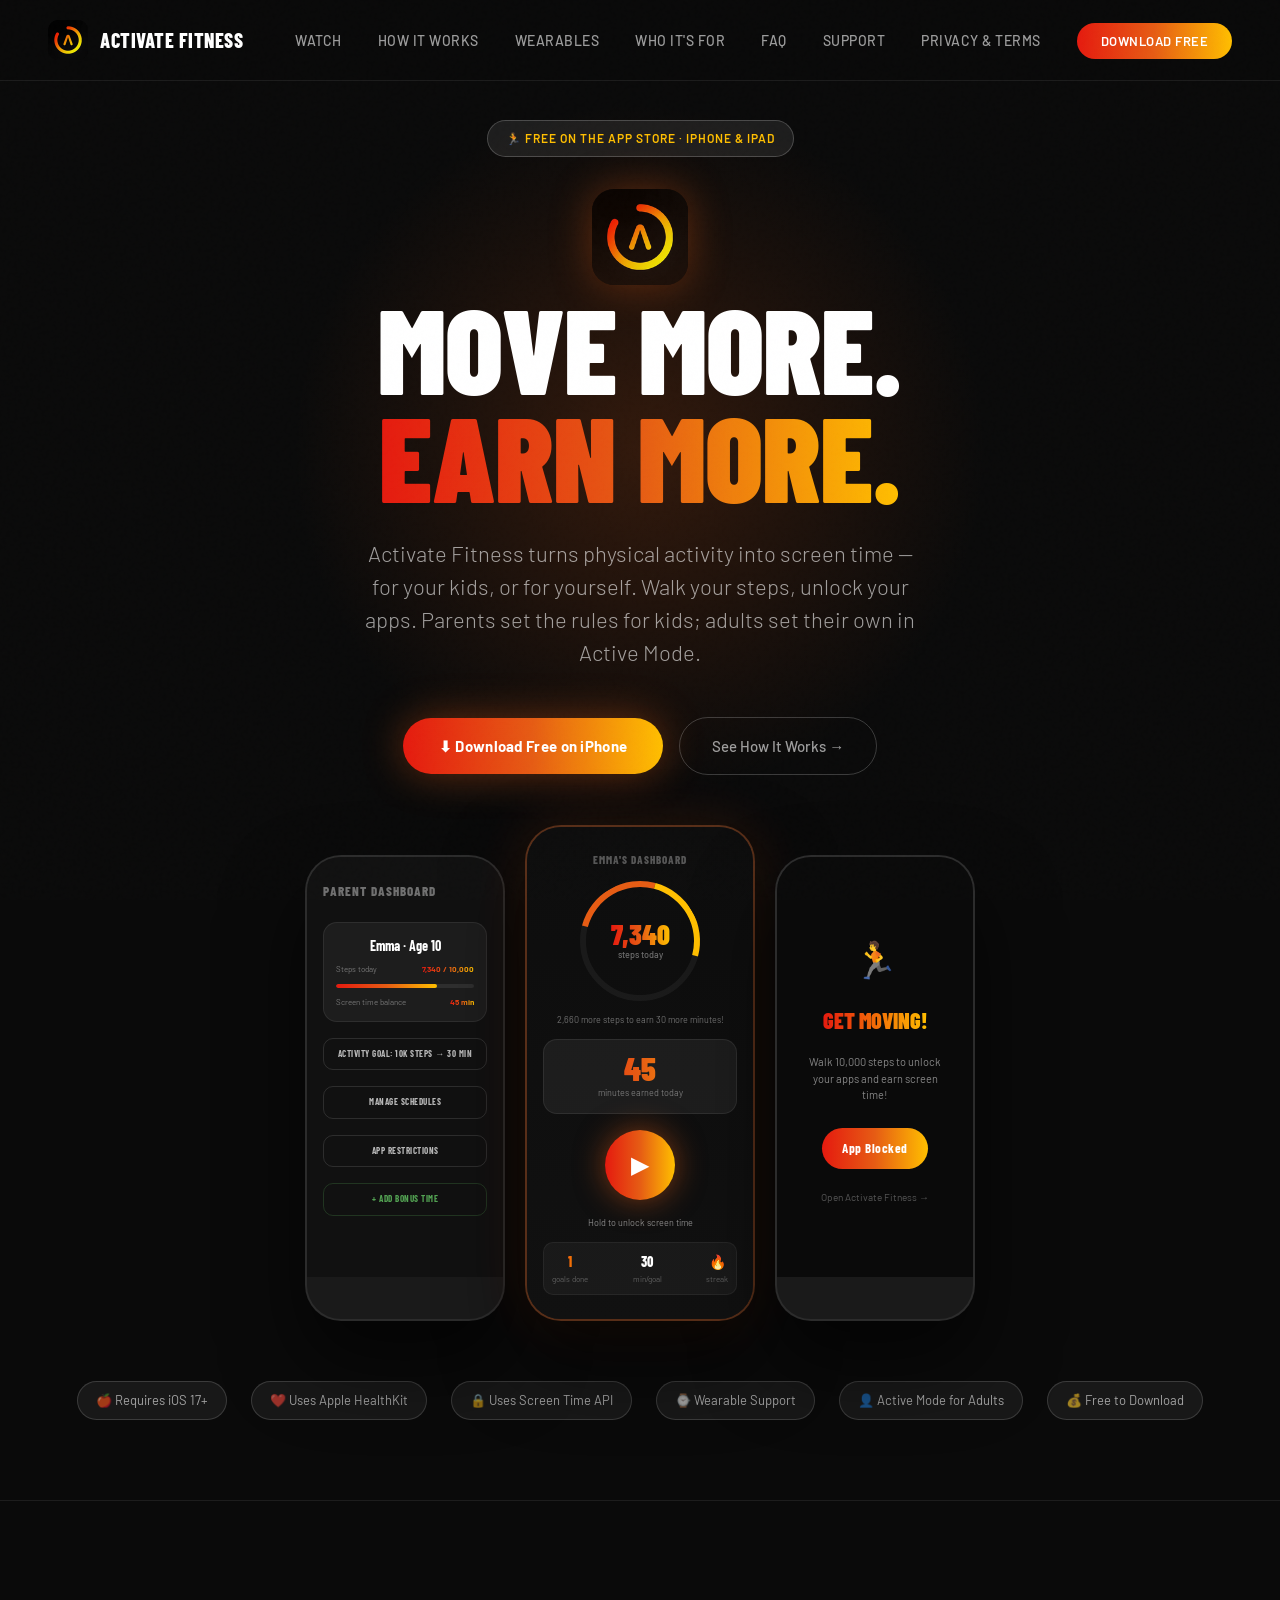
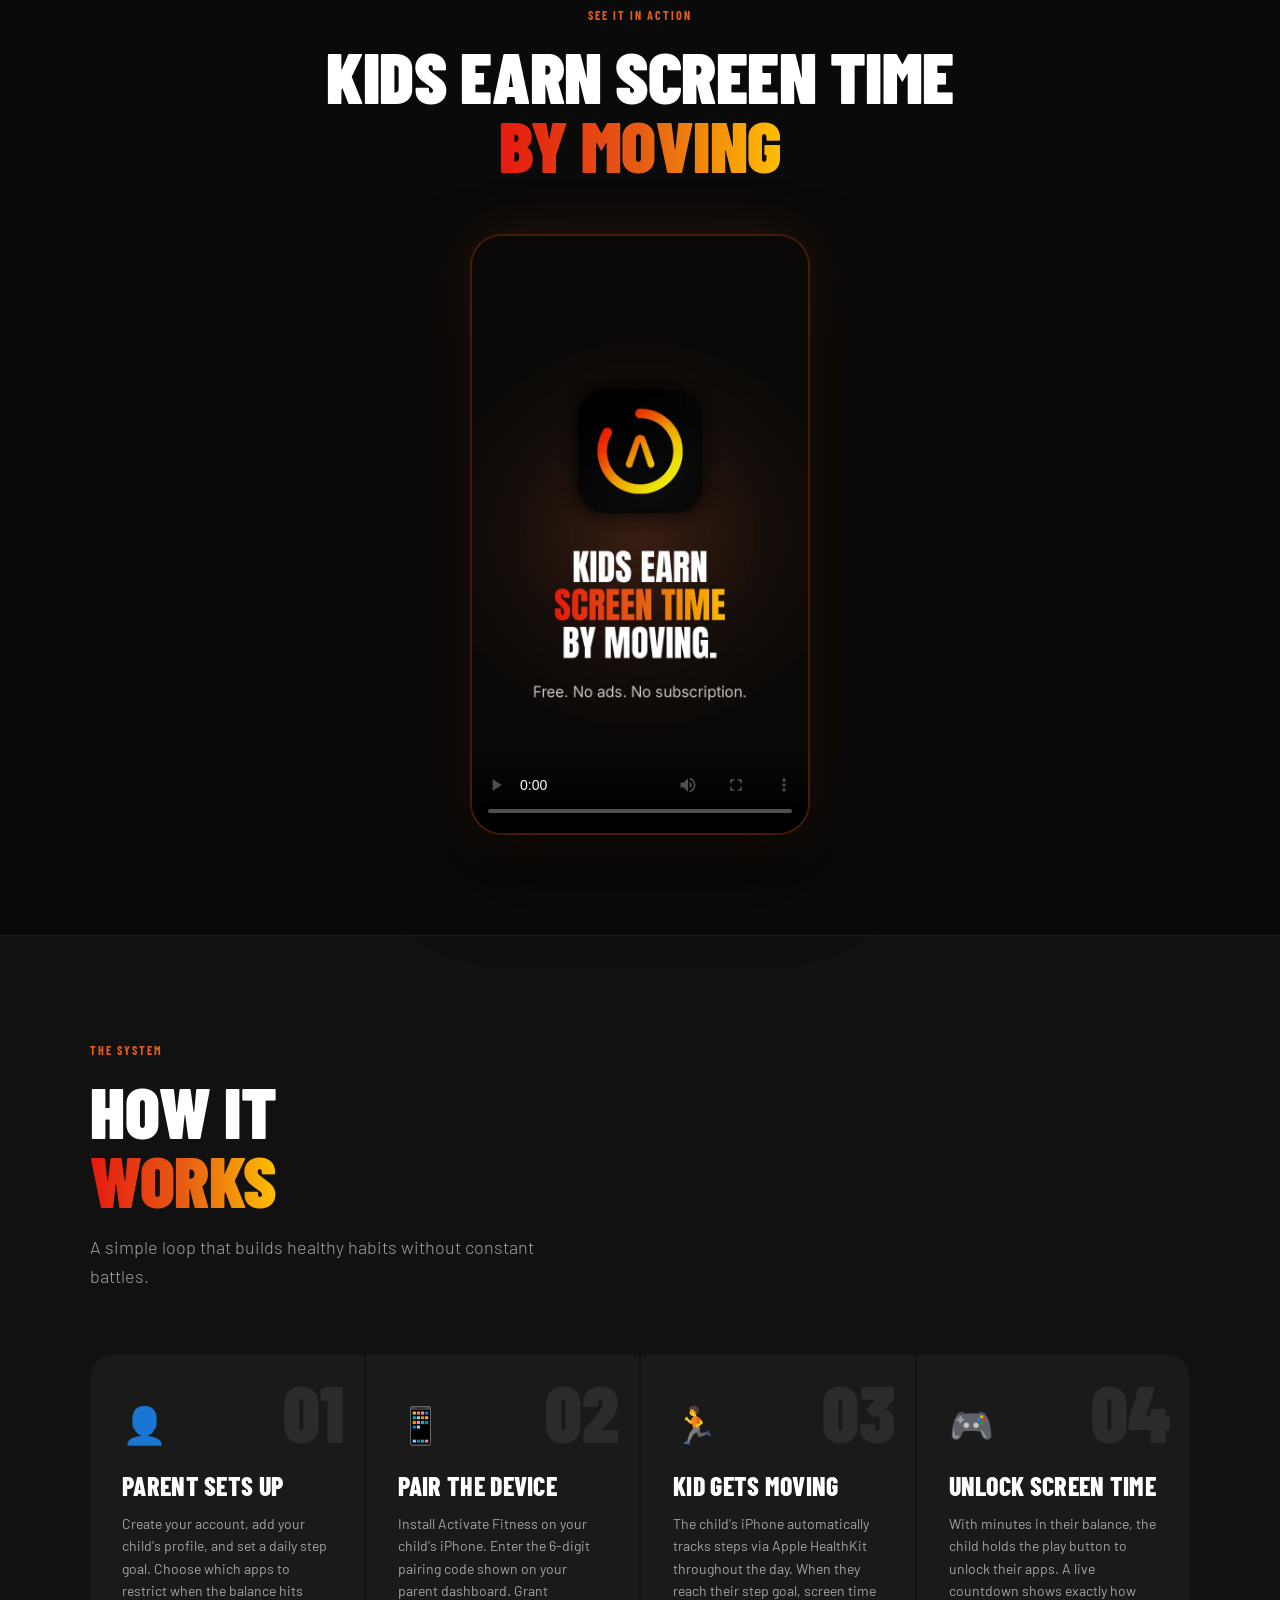
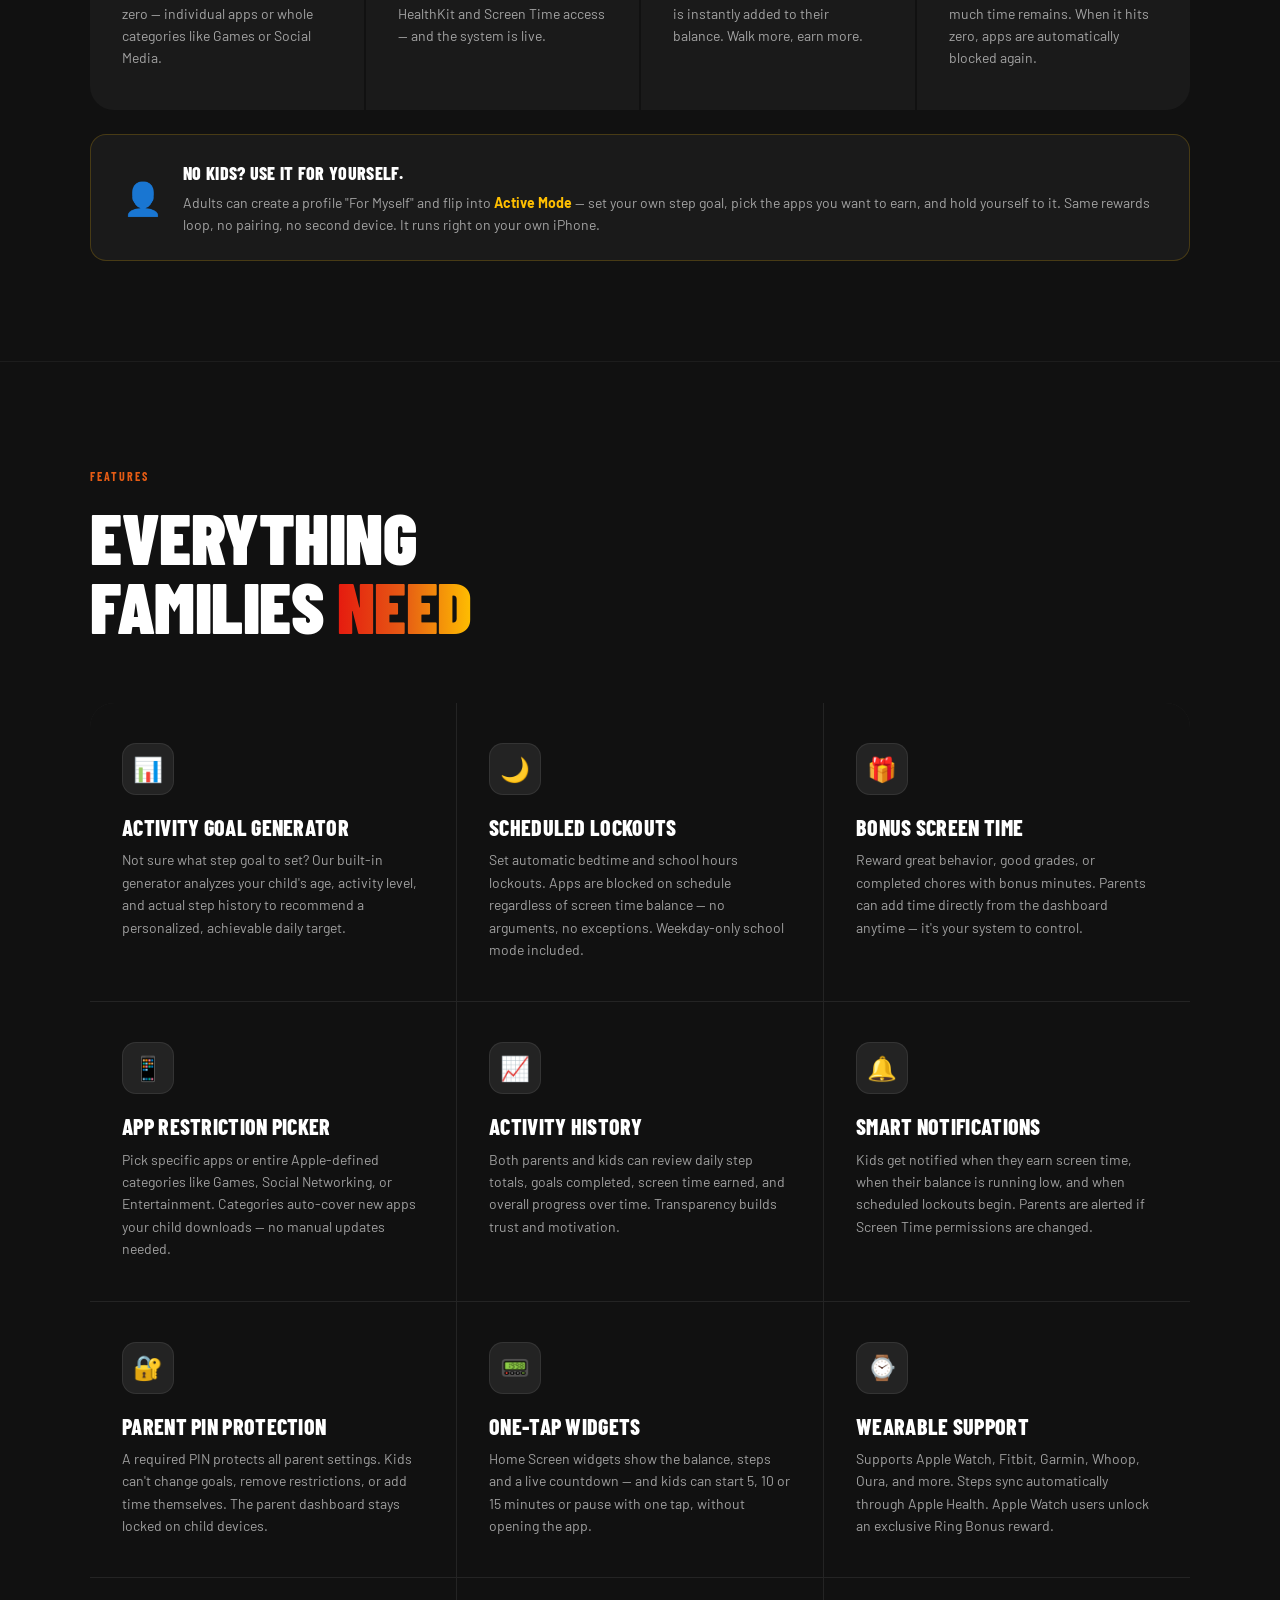
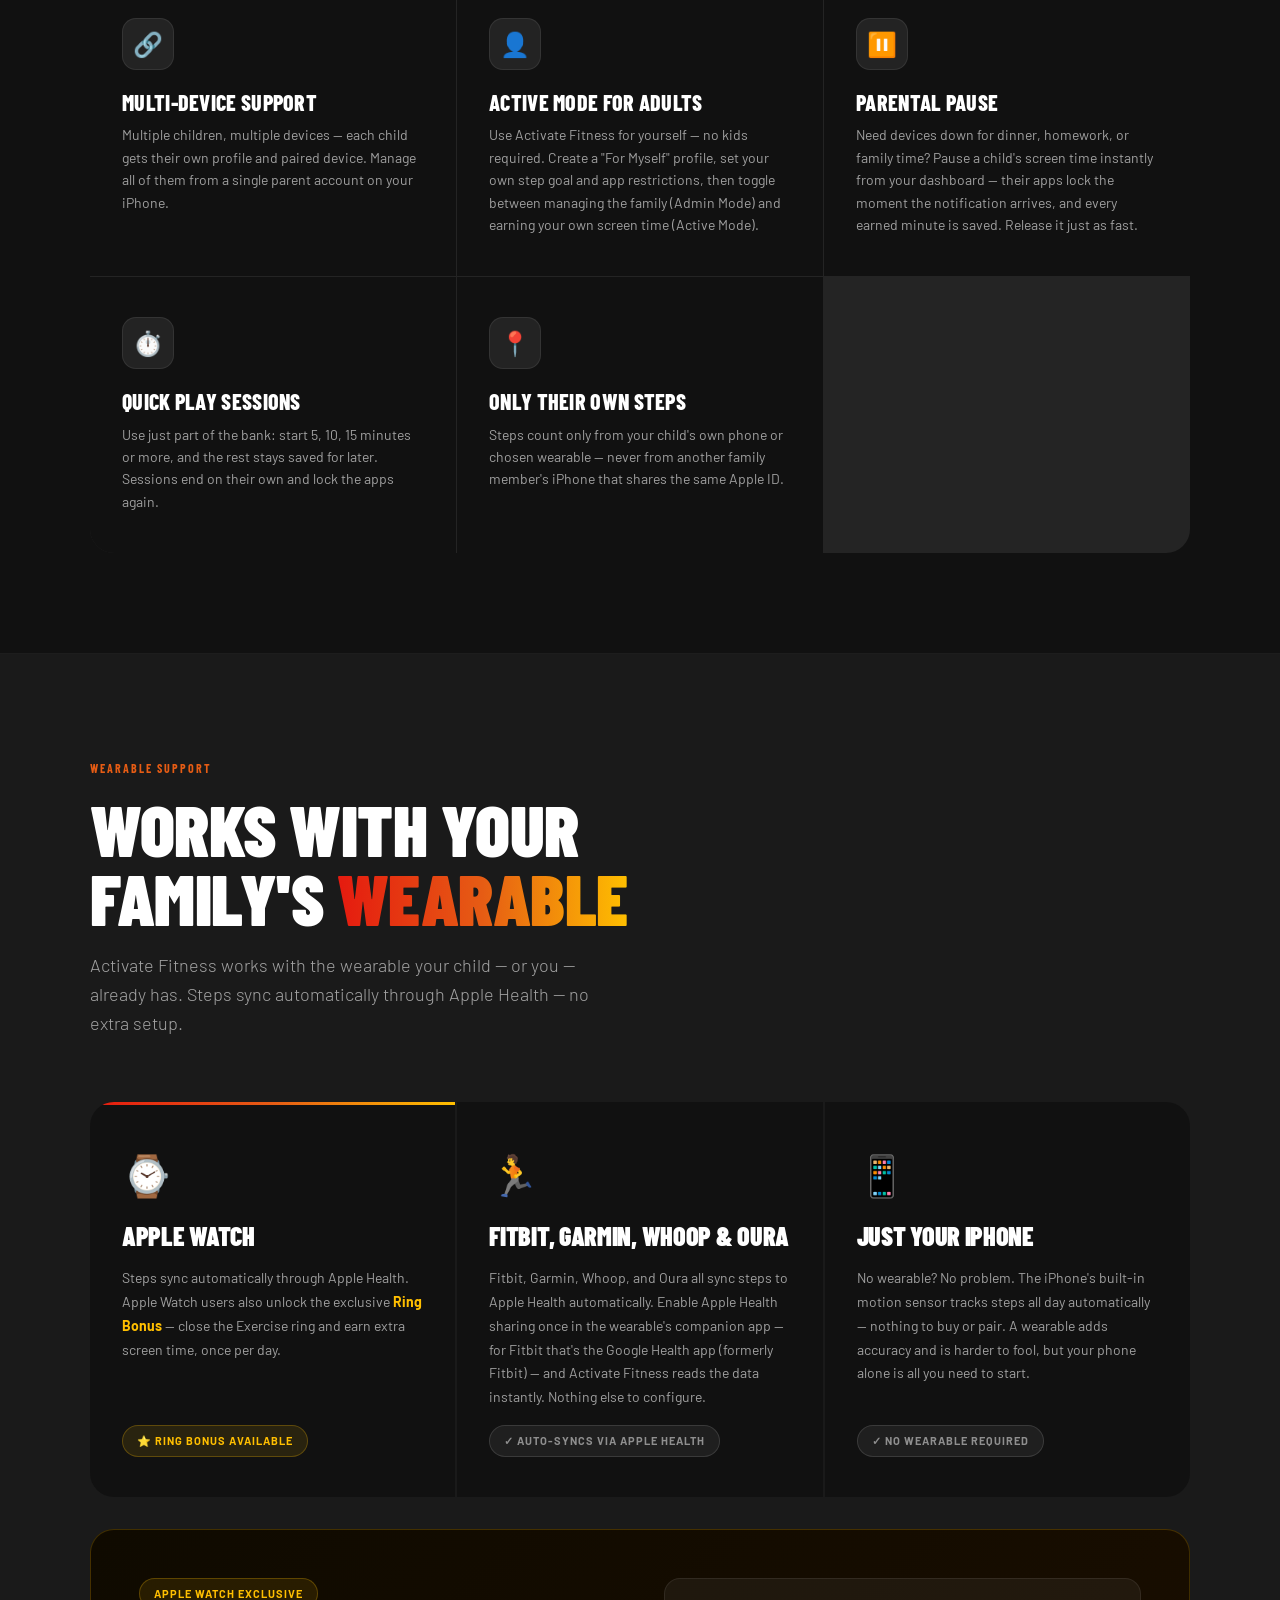
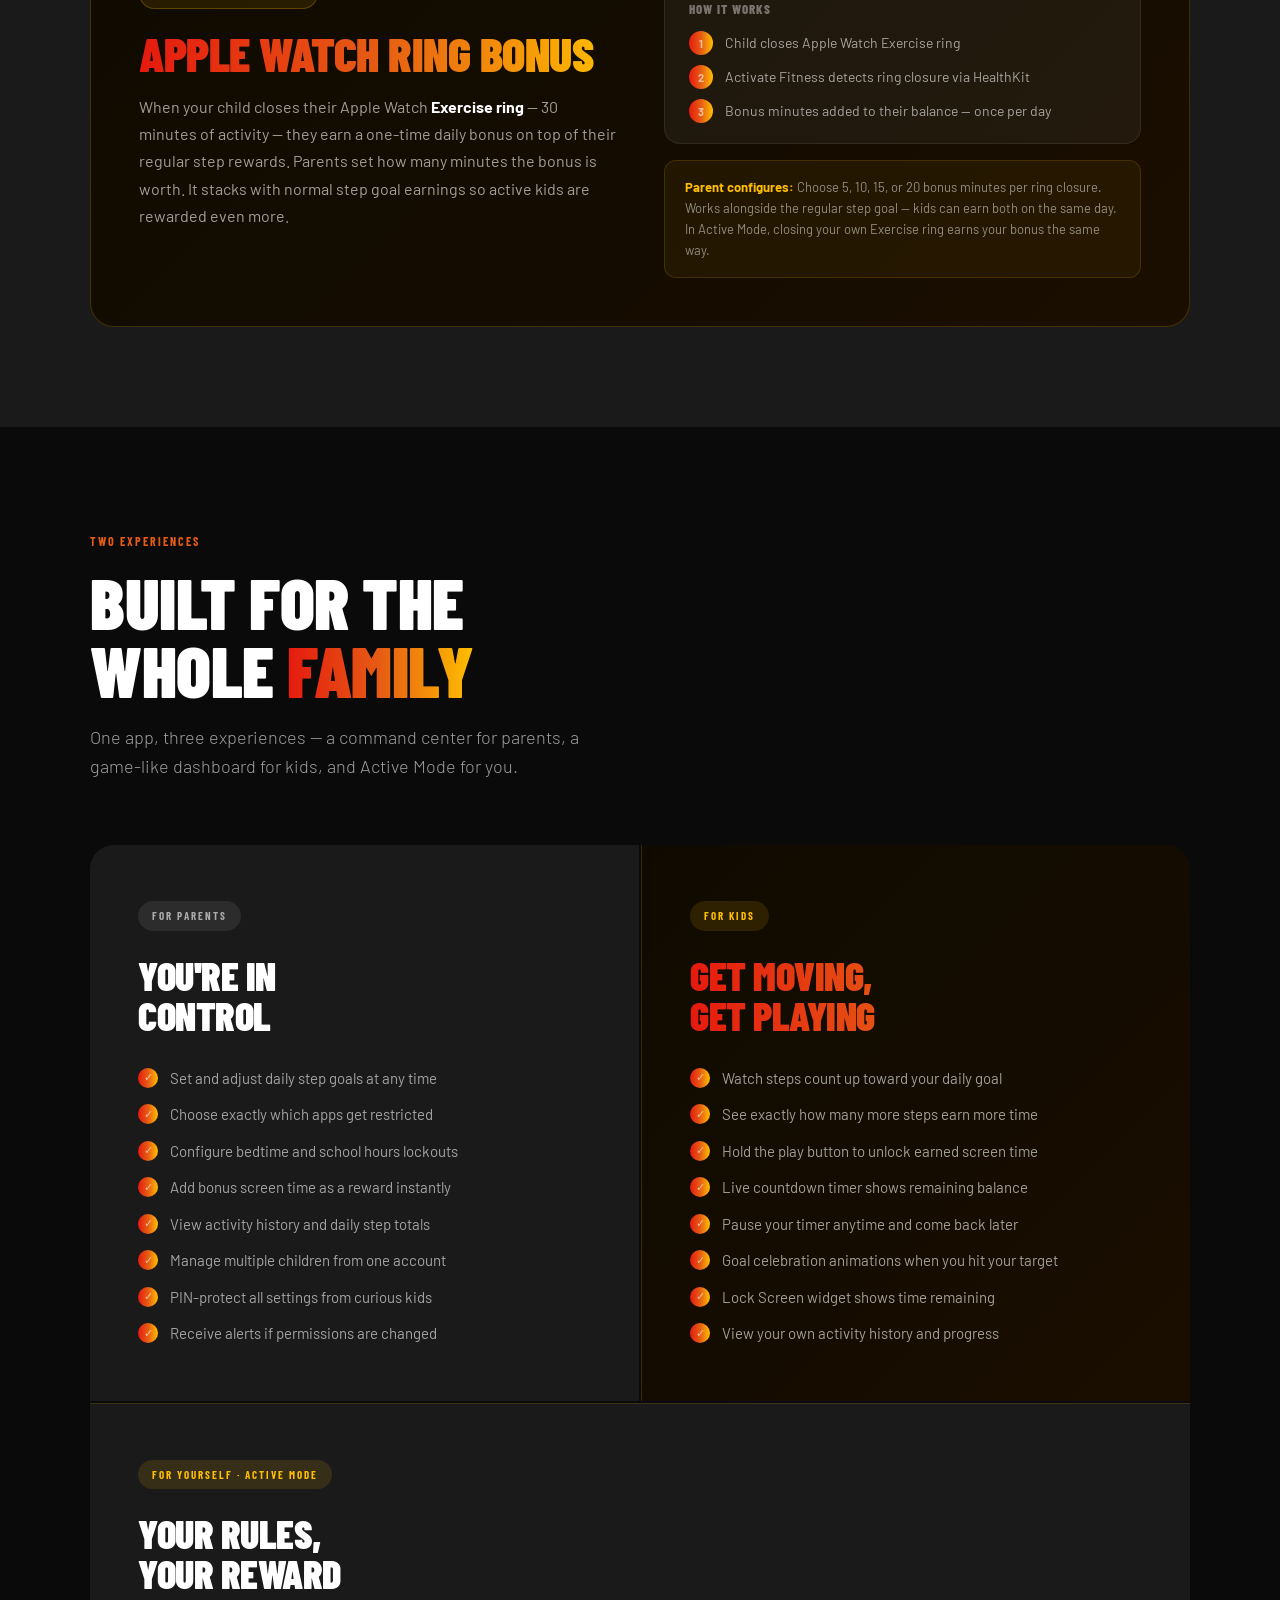
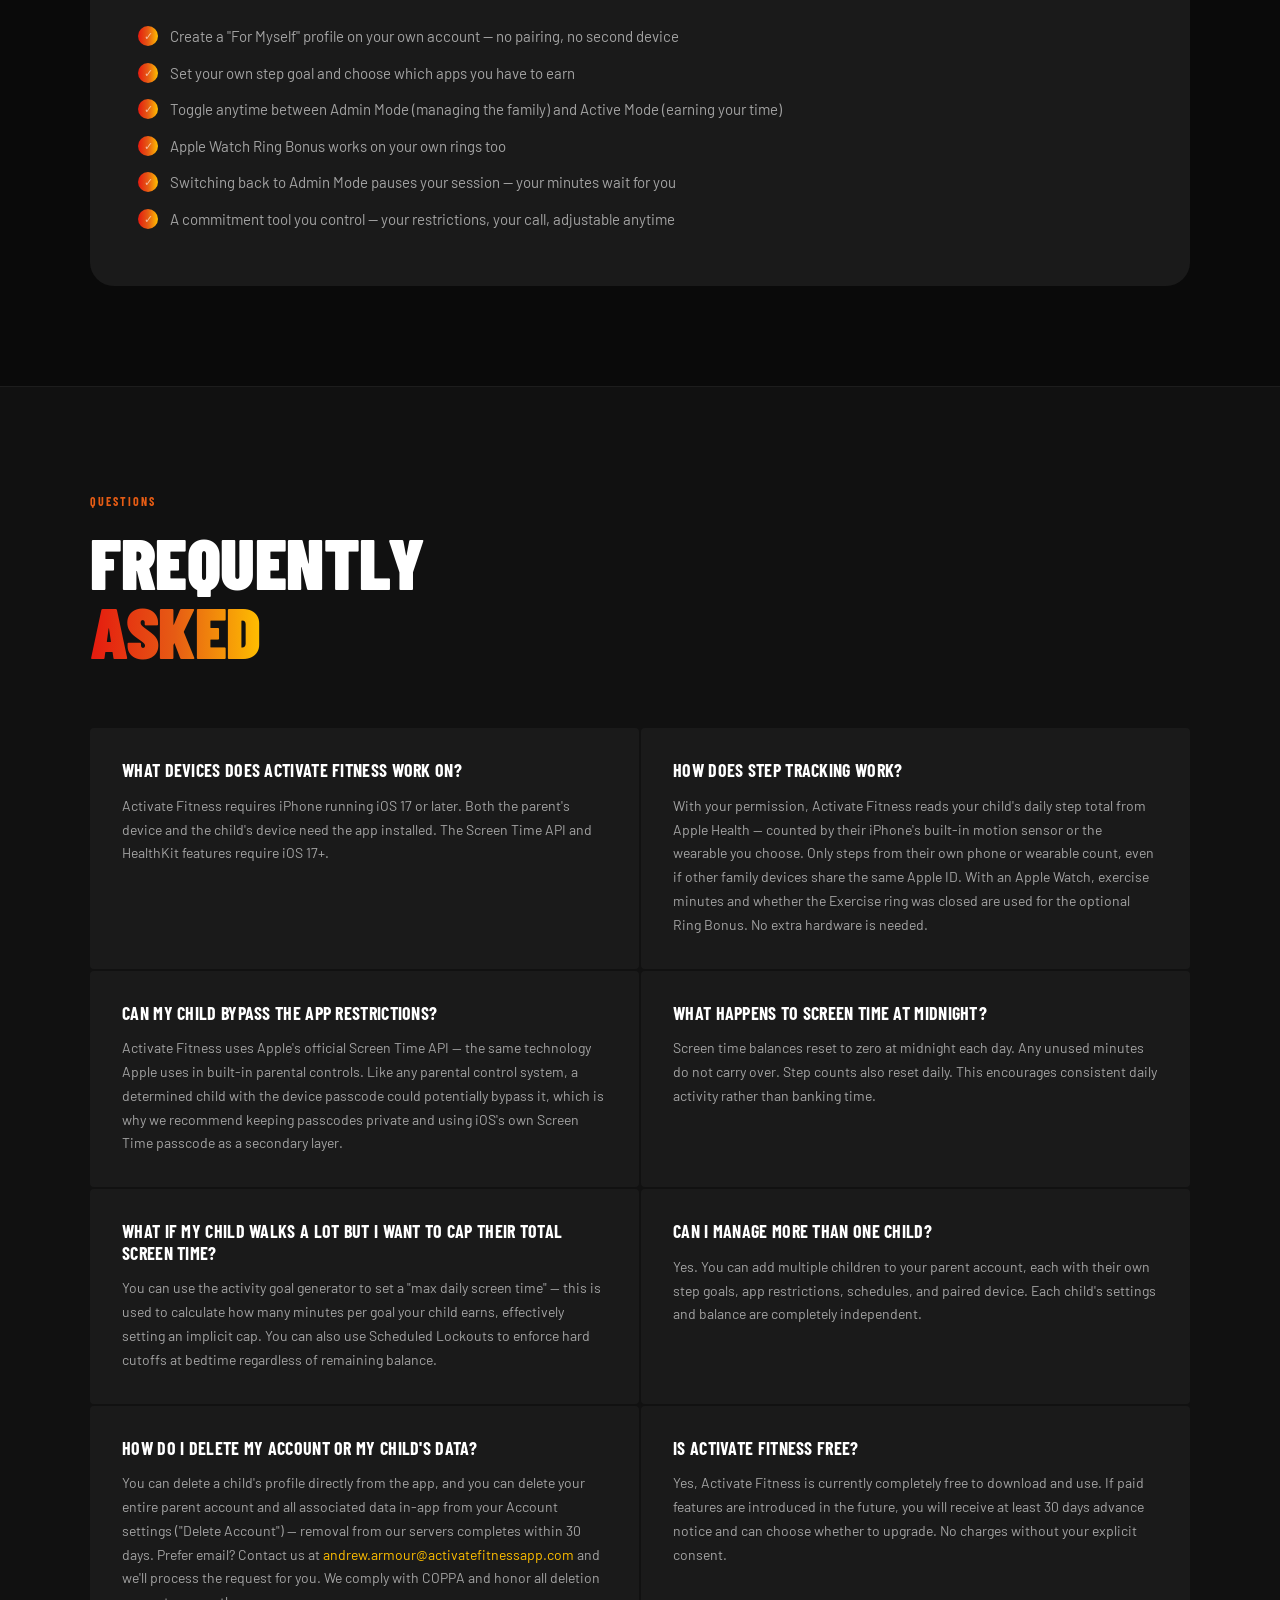
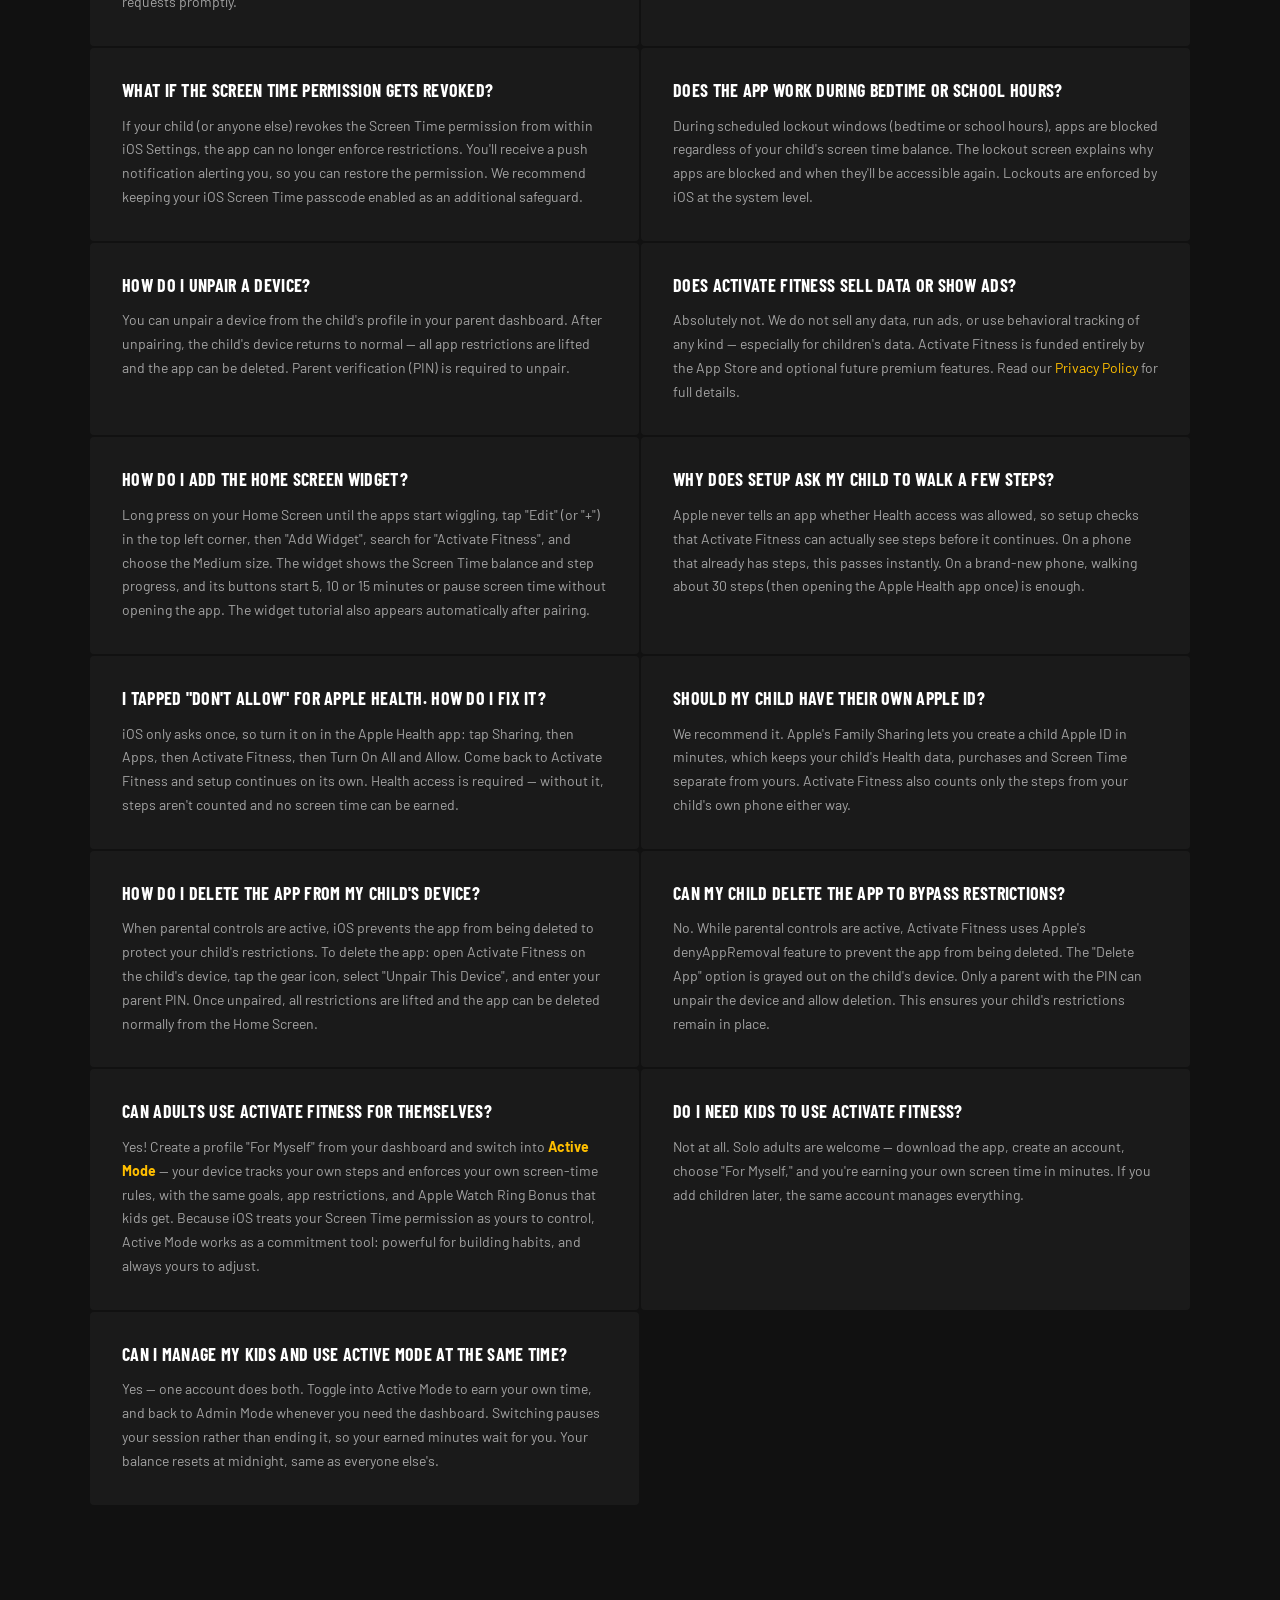
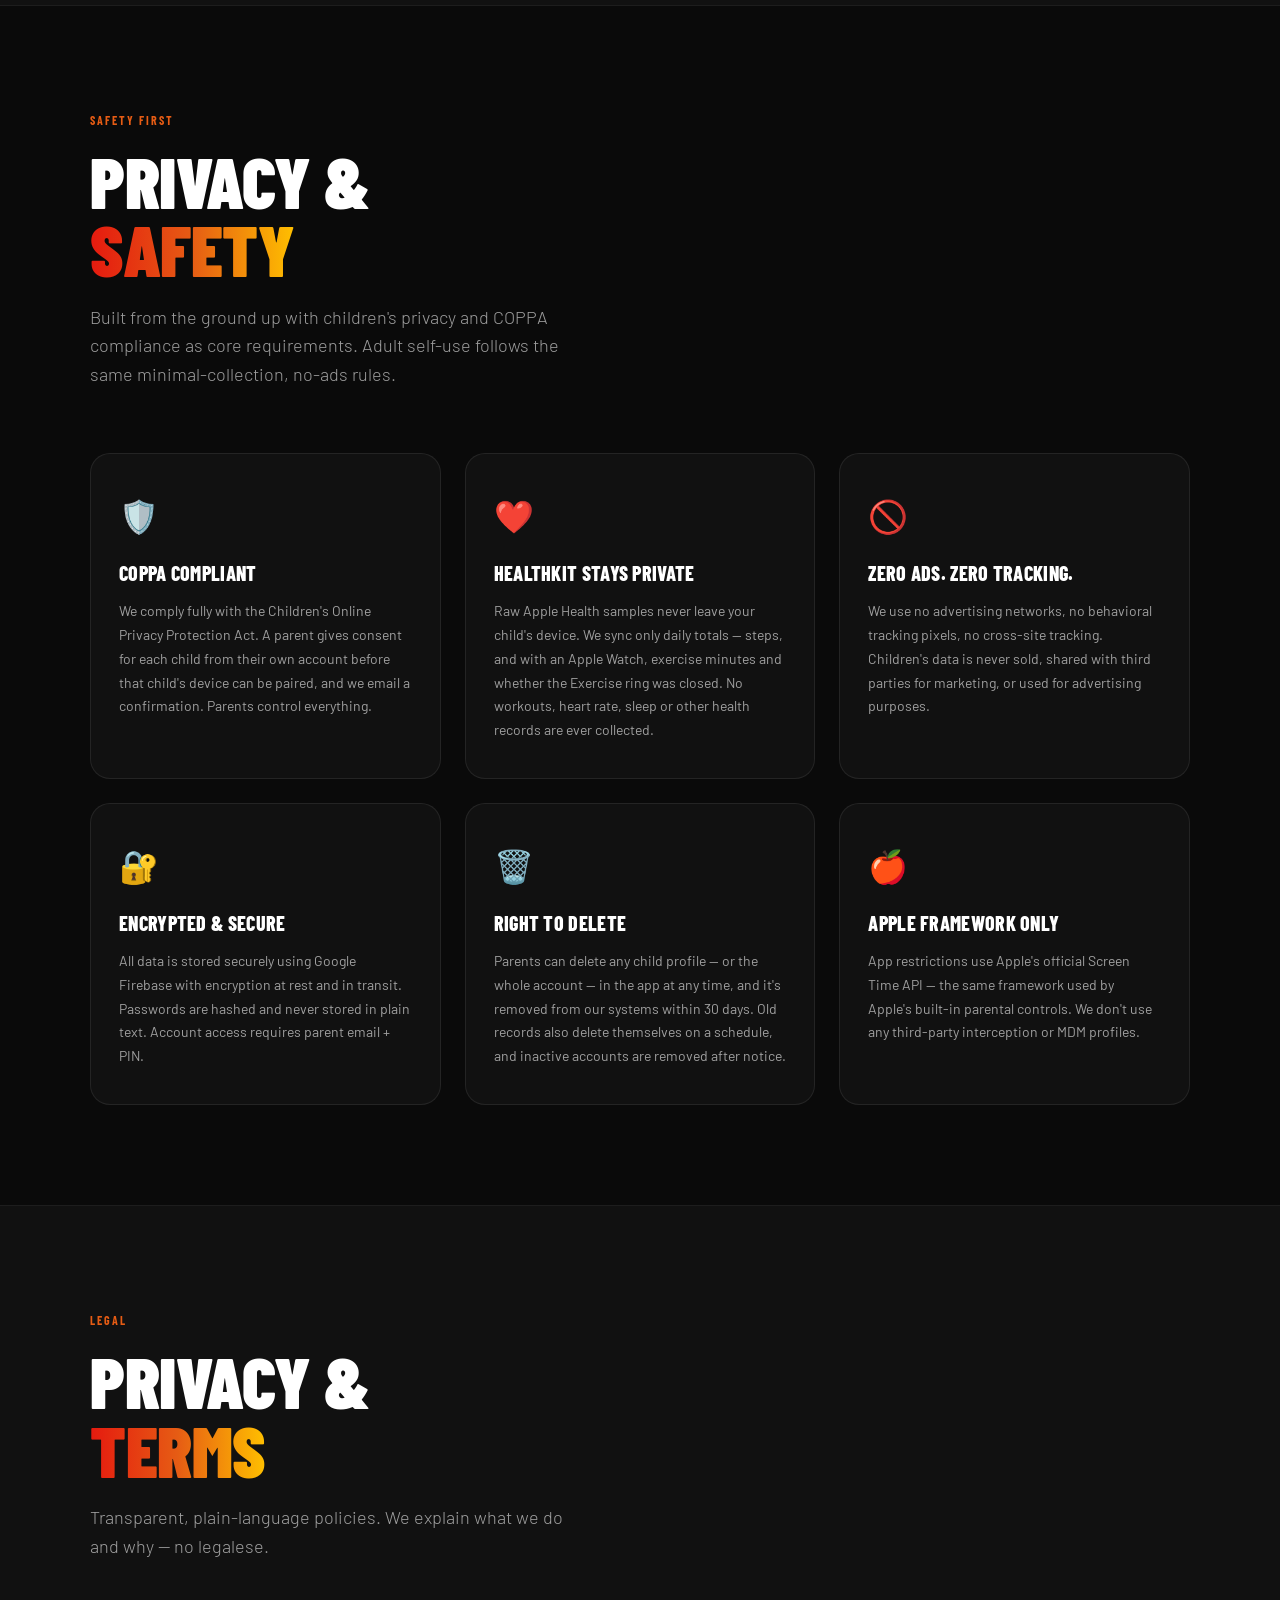
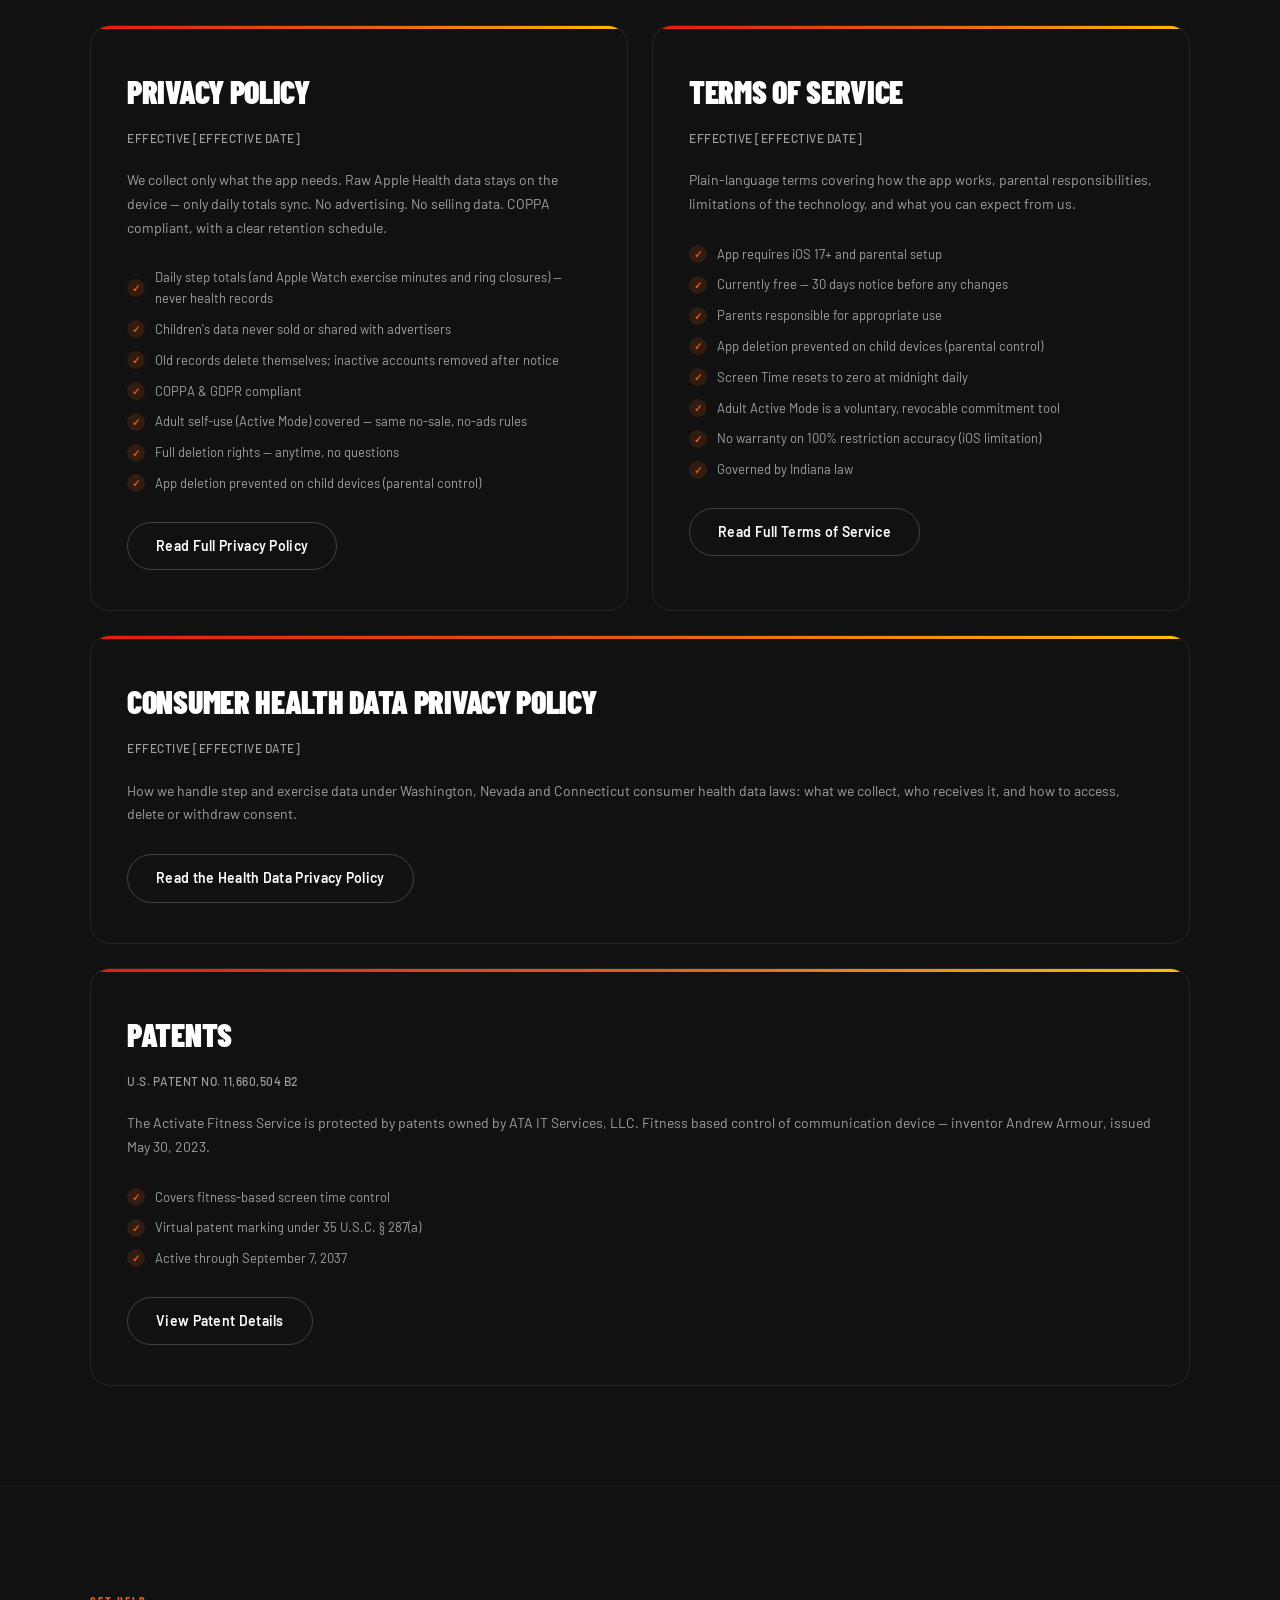
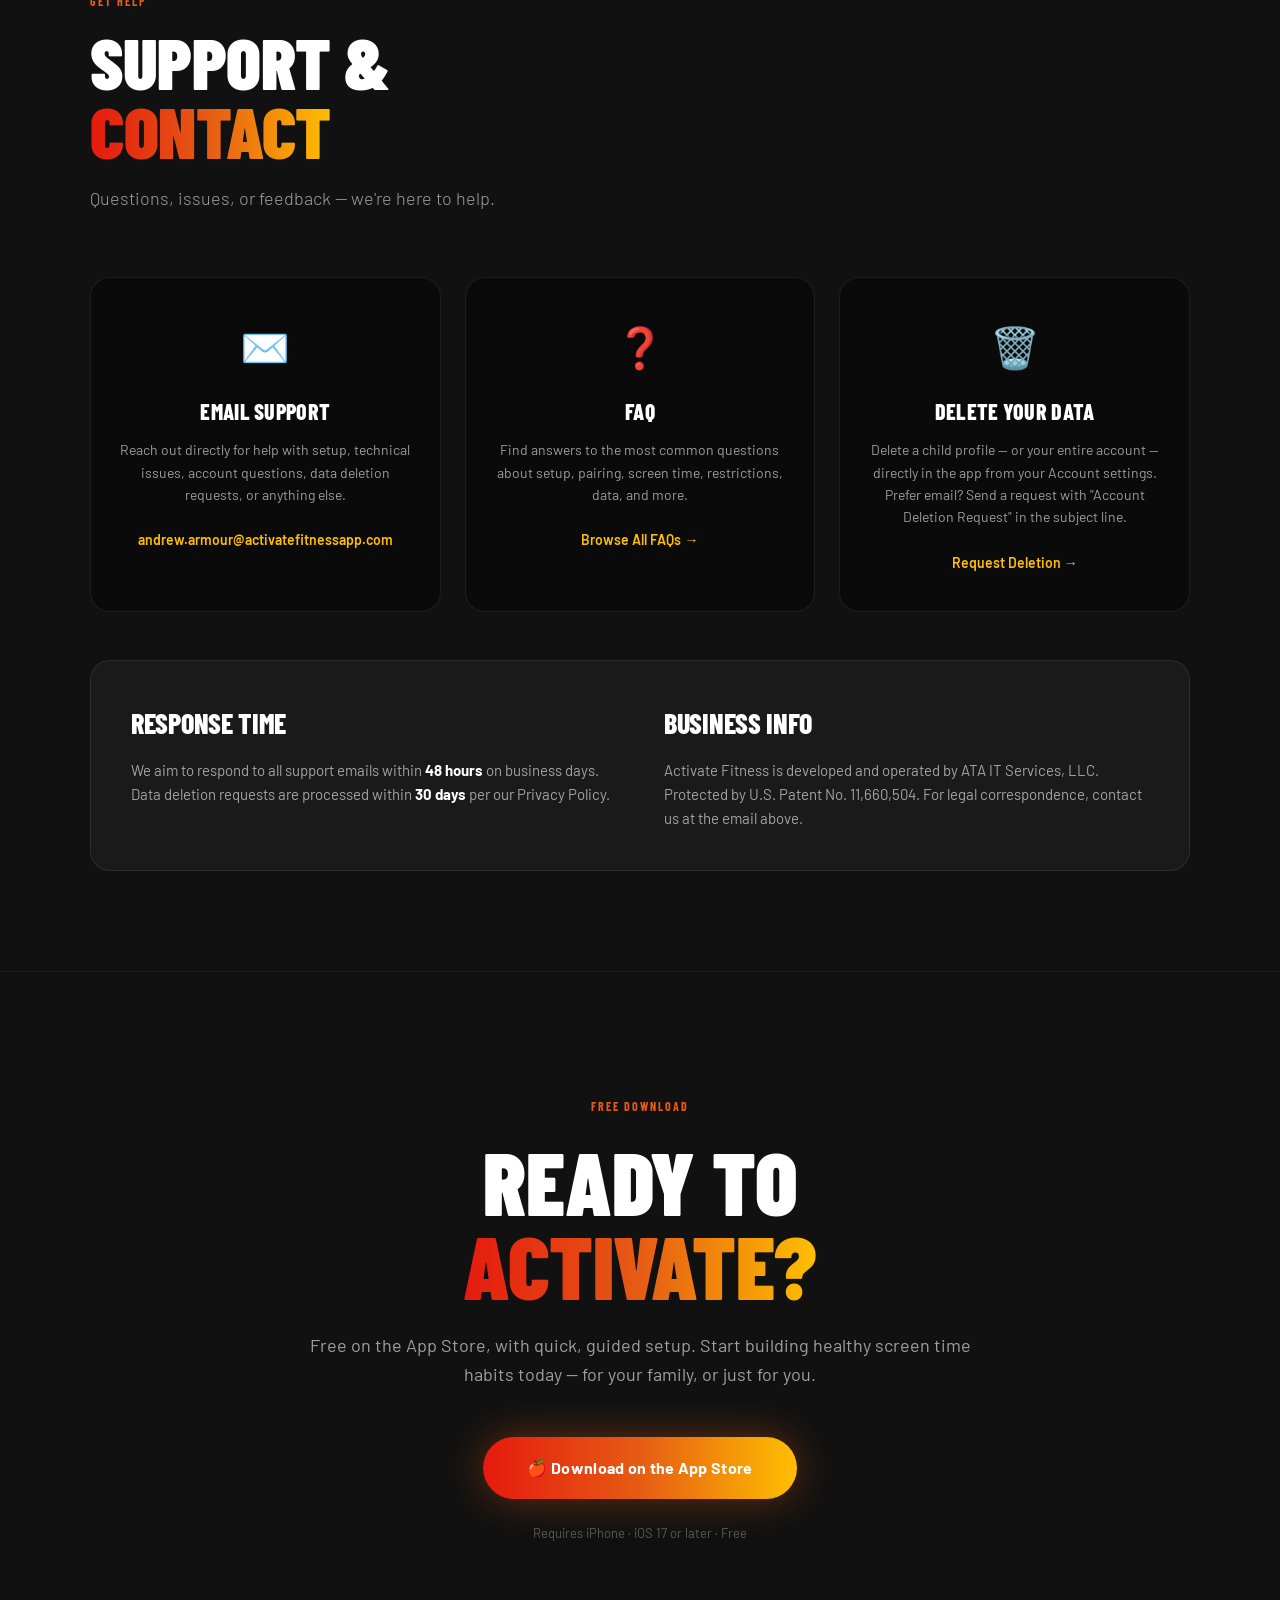
==== commit c43f952a: "Legal update: standalone Privacy, Terms, Health Data and Patents pages; homepage features/FAQ/legal " ====
--- a/index.html
+++ b/index.html
@@ -1536,8 +1536,8 @@
       </div>
       <div class="feature-card">
         <div class="feature-icon-wrap">📟</div>
-        <h3 class="feature-title">Live Activity Widget</h3>
-        <p class="feature-desc">A Lock Screen widget shows the real-time screen time countdown without unlocking the phone — so kids always know how much time is left at a glance.</p>
+        <h3 class="feature-title">One-Tap Widgets</h3>
+        <p class="feature-desc">Home Screen widgets show the balance, steps and a live countdown — and kids can start 5, 10 or 15 minutes or pause with one tap, without opening the app.</p>
       </div>
       <div class="feature-card">
         <div class="feature-icon-wrap">⌚</div>
@@ -1558,7 +1558,18 @@
       <div class="feature-card">
         <div class="feature-icon-wrap">⏸️</div>
         <h3 class="feature-title">Parental Pause</h3>
-        <p class="feature-desc">Need devices down for dinner, homework, or family time? Pause a child's screen time instantly from your dashboard — and release it just as fast. No settings to change, no earned minutes lost.</p>
+        <p class="feature-desc">Need devices down for dinner, homework, or family time? Pause a child's screen time instantly from your dashboard — their apps lock the moment the notification arrives, and every earned minute is saved. Release it just as fast.</p>
+      </div>
+      <!-- ADDED 10/25/26: Quick Play + own-phone step counting -->
+      <div class="feature-card">
+        <div class="feature-icon-wrap">⏱️</div>
+        <h3 class="feature-title">Quick Play Sessions</h3>
+        <p class="feature-desc">Use just part of the bank: start 5, 10, 15 minutes or more, and the rest stays saved for later. Sessions end on their own and lock the apps again.</p>
+      </div>
+      <div class="feature-card">
+        <div class="feature-icon-wrap">📍</div>
+        <h3 class="feature-title">Only Their Own Steps</h3>
+        <p class="feature-desc">Steps count only from your child's own phone or chosen wearable — never from another family member's iPhone that shares the same Apple ID.</p>
       </div>
     </div>
   </div>
@@ -1681,7 +1692,7 @@
       </div>
       <div class="faq-item">
         <div class="faq-q">How does step tracking work?</div>
-        <div class="faq-a">We use Apple HealthKit to read your child's daily step count directly from their iPhone's built-in motion sensor. No additional hardware or wearable is needed. The step count syncs throughout the day automatically.</div>
+        <div class="faq-a">With your permission, Activate Fitness reads your child's daily step total from Apple Health — counted by their iPhone's built-in motion sensor or the wearable you choose. Only steps from their own phone or wearable count, even if other family devices share the same Apple ID. With an Apple Watch, exercise minutes and whether the Exercise ring was closed are used for the optional Ring Bonus. No extra hardware is needed.</div>
       </div>
       <div class="faq-item">
         <div class="faq-q">Can my child bypass the app restrictions?</div>
@@ -1721,11 +1732,24 @@
       </div>
       <div class="faq-item">
         <div class="faq-q">Does Activate Fitness sell data or show ads?</div>
-        <div class="faq-a">Absolutely not. We do not sell any data, run ads, or use behavioral tracking of any kind — especially for children's data. Activate Fitness is funded entirely by the App Store and optional future premium features. Read our <a href="#" onclick="openLegal('privacy')">Privacy Policy</a> for full details.</div>
+        <div class="faq-a">Absolutely not. We do not sell any data, run ads, or use behavioral tracking of any kind — especially for children's data. Activate Fitness is funded entirely by the App Store and optional future premium features. Read our <a href="/privacy/">Privacy Policy</a> for full details.</div>
       </div>
       <div class="faq-item">
         <div class="faq-q">How do I add the Home Screen widget?</div>
-        <div class="faq-a">Long press on your Home Screen until the apps start wiggling, tap the "+" button in the top left corner, search for "Activate Fitness", and choose the Medium size. This widget shows your Screen Time balance and step progress at a glance — no need to open the app! The widget tutorial also appears automatically after pairing setup.</div>
+        <div class="faq-a">Long press on your Home Screen until the apps start wiggling, tap "Edit" (or "+") in the top left corner, then "Add Widget", search for "Activate Fitness", and choose the Medium size. The widget shows the Screen Time balance and step progress, and its buttons start 5, 10 or 15 minutes or pause screen time without opening the app. The widget tutorial also appears automatically after pairing.</div>
+      </div>
+      <!-- ADDED 10/25/26: setup + Health access FAQs -->
+      <div class="faq-item">
+        <div class="faq-q">Why does setup ask my child to walk a few steps?</div>
+        <div class="faq-a">Apple never tells an app whether Health access was allowed, so setup checks that Activate Fitness can actually see steps before it continues. On a phone that already has steps, this passes instantly. On a brand-new phone, walking about 30 steps (then opening the Apple Health app once) is enough.</div>
+      </div>
+      <div class="faq-item">
+        <div class="faq-q">I tapped "Don't Allow" for Apple Health. How do I fix it?</div>
+        <div class="faq-a">iOS only asks once, so turn it on in the Apple Health app: tap Sharing, then Apps, then Activate Fitness, then Turn On All and Allow. Come back to Activate Fitness and setup continues on its own. Health access is required — without it, steps aren't counted and no screen time can be earned.</div>
+      </div>
+      <div class="faq-item">
+        <div class="faq-q">Should my child have their own Apple ID?</div>
+        <div class="faq-a">We recommend it. Apple's Family Sharing lets you create a child Apple ID in minutes, which keeps your child's Health data, purchases and Screen Time separate from yours. Activate Fitness also counts only the steps from your child's own phone either way.</div>
       </div>
       <div class="faq-item">
         <div class="faq-q">How do I delete the app from my child's device?</div>
@@ -1764,12 +1788,12 @@
       <div class="safety-card">
         <div class="safety-icon">🛡️</div>
         <h3 class="safety-title">COPPA Compliant</h3>
-        <p class="safety-desc">We comply fully with the Children's Online Privacy Protection Act. We obtain verifiable parental consent before collecting any data from children under 13. Parents control everything.</p>
+        <p class="safety-desc">We comply fully with the Children's Online Privacy Protection Act. A parent gives consent for each child from their own account before that child's device can be paired, and we email a confirmation. Parents control everything.</p>
       </div>
       <div class="safety-card">
         <div class="safety-icon">❤️</div>
         <h3 class="safety-title">HealthKit Stays Private</h3>
-        <p class="safety-desc">Raw HealthKit samples never leave your child's device. We sync only a single derived number — the day's step total — so paired devices and your dashboard show the same progress. No workouts, heart rate, or other health records are ever collected.</p>
+        <p class="safety-desc">Raw Apple Health samples never leave your child's device. We sync only daily totals — steps, and with an Apple Watch, exercise minutes and whether the Exercise ring was closed. No workouts, heart rate, sleep or other health records are ever collected.</p>
       </div>
       <div class="safety-card">
         <div class="safety-icon">🚫</div>
@@ -1784,7 +1808,7 @@
       <div class="safety-card">
         <div class="safety-icon">🗑️</div>
         <h3 class="safety-title">Right to Delete</h3>
-        <p class="safety-desc">Parents can delete any child profile from the app at any time. All associated data is permanently removed within 30 days. Full account deletion available on request — no questions asked.</p>
+        <p class="safety-desc">Parents can delete any child profile — or the whole account — in the app at any time, and it's removed from our systems within 30 days. Old records also delete themselves on a schedule, and inactive accounts are removed after notice.</p>
       </div>
       <div class="safety-card">
         <div class="safety-icon">🍎</div>
@@ -1806,24 +1830,24 @@
     <div class="legal-cards animate-on-scroll">
       <div class="legal-card">
         <h3 class="legal-card-title">Privacy Policy</h3>
-        <!-- UPDATED 7/15/26: Date bump + Active Mode highlight (adult self-use rev) -->
-        <p class="legal-card-date">Last Updated: July 15, 2026</p>
-        <p class="legal-card-summary">We collect minimal data, only what's needed to run the app. Raw HealthKit data stays on-device — only daily step totals sync. No advertising. No selling data. Full COPPA compliance.</p>
+        <!-- UPDATED 10/25/26: October 2026 policy -->
+        <p class="legal-card-date">Effective [EFFECTIVE DATE]</p>
+        <p class="legal-card-summary">We collect only what the app needs. Raw Apple Health data stays on the device — only daily totals sync. No advertising. No selling data. COPPA compliant, with a clear retention schedule.</p>
         <div class="legal-highlights">
-          <div class="legal-highlight">We only collect step count — not health records</div>
+          <div class="legal-highlight">Daily step totals (and Apple Watch exercise minutes and ring closures) — never health records</div>
           <div class="legal-highlight">Children's data never sold or shared with advertisers</div>
-          <div class="legal-highlight">Raw HealthKit data never leaves the device — only daily step totals sync</div>
+          <div class="legal-highlight">Old records delete themselves; inactive accounts removed after notice</div>
           <div class="legal-highlight">COPPA & GDPR compliant</div>
           <div class="legal-highlight">Adult self-use (Active Mode) covered — same no-sale, no-ads rules</div>
           <div class="legal-highlight">Full deletion rights — anytime, no questions</div>
           <div class="legal-highlight">App deletion prevented on child devices (parental control)</div>
         </div>
-        <a href="#" class="btn-outline" onclick="openLegal('privacy')">Read Full Privacy Policy</a>
+        <a href="/privacy/" class="btn-outline">Read Full Privacy Policy</a>
       </div>
       <div class="legal-card">
         <h3 class="legal-card-title">Terms of Service</h3>
-        <!-- UPDATED 7/15/26: Date bump + Active Mode highlight (adult self-use rev) -->
-        <p class="legal-card-date">Last Updated: July 15, 2026</p>
+        <!-- UPDATED 10/25/26: October 2026 terms -->
+        <p class="legal-card-date">Effective [EFFECTIVE DATE]</p>
         <p class="legal-card-summary">Plain-language terms covering how the app works, parental responsibilities, limitations of the technology, and what you can expect from us.</p>
         <div class="legal-highlights">
           <div class="legal-highlight">App requires iOS 17+ and parental setup</div>
@@ -1835,7 +1859,14 @@
           <div class="legal-highlight">No warranty on 100% restriction accuracy (iOS limitation)</div>
           <div class="legal-highlight">Governed by Indiana law</div>
         </div>
-        <a href="#" class="btn-outline" onclick="openLegal('terms')">Read Full Terms of Service</a>
+        <a href="/terms/" class="btn-outline">Read Full Terms of Service</a>
+      </div>
+      <!-- ADDED 10/25/26: separate Consumer Health Data Privacy Policy (Washington MHMDA requires its own homepage link) -->
+      <div class="legal-card" style="grid-column: 1 / -1;">
+        <h3 class="legal-card-title">Consumer Health Data Privacy Policy</h3>
+        <p class="legal-card-date">Effective [EFFECTIVE DATE]</p>
+        <p class="legal-card-summary">How we handle step and exercise data under Washington, Nevada and Connecticut consumer health data laws: what we collect, who receives it, and how to access, delete or withdraw consent.</p>
+        <a href="/health-privacy/" class="btn-outline">Read the Health Data Privacy Policy</a>
       </div>
       <div class="legal-card" style="grid-column: 1 / -1;">
         <h3 class="legal-card-title">Patents</h3>
@@ -1846,7 +1877,7 @@
           <div class="legal-highlight">Virtual patent marking under 35 U.S.C. § 287(a)</div>
           <div class="legal-highlight">Active through September 7, 2037</div>
         </div>
-        <a href="#" class="btn-outline" onclick="openLegal('patents')">View Patent Details</a>
+        <a href="/patents/" class="btn-outline">View Patent Details</a>
       </div>
     </div>
   </div>
@@ -1898,7 +1929,7 @@
   <div style="max-width:700px; margin:0 auto;">
     <span class="section-label" style="display:inline-block; margin-bottom:24px;">Free Download</span>
     <h2>Ready to<br><span class="gradient-text">Activate?</span></h2>
-    <p>Free on the App Store. Set up takes less than 10 minutes. Start building healthy screen time habits today — for your family, or just for you.</p>
+    <p>Free on the App Store, with quick, guided setup. Start building healthy screen time habits today — for your family, or just for you.</p>
     <div style="display:flex; gap:16px; justify-content:center; flex-wrap:wrap;">
       <a href="https://apps.apple.com/app/id6760926366" class="btn-primary" target="_blank" rel="noopener" style="font-size:16px; padding:18px 44px;">
         🍎 Download on the App Store
@@ -1938,10 +1969,11 @@
     <div class="footer-col">
       <div class="footer-col-title">Legal</div>
       <ul>
-        <li><a href="#" onclick="openLegal('privacy')">Privacy Policy</a></li>
-        <li><a href="#" onclick="openLegal('terms')">Terms of Service</a></li>
+        <li><a href="/privacy/">Privacy Policy</a></li>
+        <li><a href="/health-privacy/">Consumer Health Data Privacy Policy</a></li>
+        <li><a href="/terms/">Terms of Service</a></li>
         <li><a href="#privacy-safety">COPPA Compliance</a></li>
-        <li><a href="#" onclick="openLegal('patents')">Patents</a></li>
+        <li><a href="/patents/">Patents</a></li>
       </ul>
     </div>
   </div>
@@ -1950,266 +1982,7 @@
     <p>Made with ❤️ for families</p>
   </div>
 </footer>
-<!-- ════════════════════════════════════════════════ PRIVACY POLICY PAGE -->
-<div class="legal-page" id="privacy-page">
-  <div class="legal-page-header">
-    <button class="legal-page-back" onclick="closeLegal()">← Back</button>
-    <span class="legal-page-title">Privacy Policy</span>
-  </div>
-  <div class="legal-page-content">
-    <h1>Privacy<br>Policy</h1>
-    <!-- UPDATED 7/15/26: Active Mode (adult self-use) revision — new §5A, generalized §3, expanded §1 -->
-    <p class="last-updated">Effective Date: June 9, 2026 · Last Modified: July 15, 2026</p>
-    <div class="legal-highlight-box">
-      <p><strong>For Parents:</strong> Activate Fitness is designed for use by children under parental supervision. We comply with COPPA and do not collect personal information from children under 13 without verifiable parental consent. We do NOT sell data, use tracking, or show ads. <strong>Adults using Active Mode for themselves:</strong> see Section 1 ("Use by adults for themselves") and Section 5A.</p>
-    </div>
-    <h2>1. Introduction</h2>
-    <p>This Privacy Policy describes how <strong>ATA IT Services, LLC</strong>, an Indiana limited liability company doing business as Activate Fitness ("Activate Fitness," "we," "us," or "our"), collects, uses, discloses, and protects information when you and your child use the Activate Fitness mobile application (the "App") and the website at activatefitnessapp.com (the "Site") (collectively, the "Service").</p>
-    <p><strong>Activate Fitness is designed for parents to set up and supervise their children.</strong> The App rewards a child's physical activity (steps and exercise) with screen time on the child's Apple device, using Apple's Screen Time and HealthKit frameworks.</p>
-    <p>Because the App is used by children, we comply with the Children's Online Privacy Protection Act of 1998 ("COPPA"), Apple's Kids Category requirements, and other applicable child-privacy laws. We do NOT sell, rent, share for cross-context behavioral advertising, or otherwise monetize personal information about children or parents.</p> <p><strong>Use by adults for themselves ("Active Mode").</strong> Activate Fitness may also be used by an adult account holder to earn their own screen time through physical activity, without managing a child. Every account is an Admin account; an adult account holder may create a single self profile and switch their device into Active Mode, in which the App tracks the account holder's own activity and enforces the account holder's own screen-time rules. When you use the App for yourself, you are both the account holder and the data subject: the profile, activity, screen-time, and device information described in Section 3 is collected about you rather than about a child, and we process it under the same minimal-collection, no-sale, no-advertising practices described in this Policy. The children's provisions in Section 5 apply only to child profiles you create; Section 5A explains how Active Mode is limited to adults.</p>
-    <h2>2. Who We Are</h2>
-    <ul>
-      <li><strong>Legal entity:</strong> ATA IT Services, LLC (Indiana)</li>
-      <li><strong>Doing business as:</strong> Activate Fitness</li>
-      <li><strong>Founder:</strong> Andrew Armour</li>
-      <li><strong>Email:</strong> andrew.armour@activatefitnessapp.com</li>
-      <li><strong>Phone:</strong> +1 (317) 604-9554</li>
-      <li><strong>Address:</strong> 1869 S Philadelphia Pass, New Palestine, IN 46163</li>
-    </ul>
-    <h2>3. Information We Collect</h2>
-    <h3>A. From Parents (Account Information)</h3>
-    <ul>
-      <li>Email address and password (or Sign In with Apple identifiers)</li>
-      <li>Parental consent records: timestamp, age category, App version, consent method</li>
-      <li>Any information you voluntarily send via support email</li>
-    </ul>
-    <h3>B. About Profiles You Create (Children, or Yourself)</h3>
-    <ul>
-      <!-- UPDATED 7/15/26: Bullets generalized for self profiles; self-profile designation disclosed -->
-      <li>Profile first name (or nickname) and date of birth or age — the child's for a child profile, or your own for a self profile</li>
-      <li>Optional profile photo, stored in Google Cloud Storage</li>
-      <li>A self-profile designation (a flag marking a profile as belonging to the adult account holder rather than to a child)</li>
-      <li>Admin-configured settings: step goals, minutes per goal, daily max, schedules, restricted apps/categories, wearable selection</li>
-    </ul>
-    <h3>C. Health & Activity Data (Apple HealthKit)</h3>
-    <ul>
-      <li>Daily step count from the device or paired wearable</li>
-      <li>Apple Watch exercise minutes (when Apple Watch is selected)</li>
-      <li>Source identifiers used to filter trusted sources and prevent manipulation</li>
-    </ul>
-    <div class="legal-highlight-box">
-      <p><strong>Important:</strong> Raw HealthKit samples are NOT transmitted off the device. We only transmit derived aggregate values (e.g., "today's step total") to our backend so paired devices and the Admin dashboard can display the same number. For a self profile, this data is about you, the account holder. We do not share Health Data with any third party, do not use it for advertising, and do not disclose it to data brokers.</p>
-    </div>
-    <h3>D. Screen Time & App-Usage Data</h3>
-    <ul>
-      <li>FamilyActivitySelection tokens (opaque — cannot be linked to specific apps by us; Apple's framework prevents that)</li>
-      <li>DeviceActivity event counts for enforcing restrictions</li>
-      <li>Screen-time balance, session times, and pause/resume events</li>
-      <li>Wearable exception requests submitted by your child, including an optional short message (e.g., "charging my watch"), shown to you for approval (child profiles only)</li>
-    </ul>
-    <h3>E. Device & Technical Information</h3>
-    <ul>
-      <li>Device identifier for vendor (identifierForVendor) — for pairing only</li>
-      <li>Firebase Cloud Messaging push token — for notifications only</li>
-      <li>App version, OS version, and approximate time zone</li>
-      <li>Paired device name (e.g., "Emma's iPhone") and last-active timestamp — shown in your dashboard so you can manage paired devices</li>
-      <li>Anonymous Firebase Authentication UID for paired child devices; a self profile operates under your own authenticated account</li>
-      <li>Crash reports via Firebase Crashlytics — enabled only after you grant consent during setup; includes device model, OS version, and technical crash details. Used solely to diagnose and fix bugs, never for advertising or profiling</li>
-    </ul>
-    <h3>F. What We Do NOT Collect</h3>
-    <ul>
-      <li>NO precise location, GPS, contacts, browsing history, or social-media data</li>
-      <li>NO persistent advertising identifiers (IDFA)</li>
-      <li>NO third-party analytics SDKs that profile users</li>
-      <li>NO advertising SDKs of any kind</li>
-    </ul>
-    <h2>4. How We Use Information</h2>
-    <p>We use information only to:</p>
-    <ol>
-      <li>Provide the Service — accounts, pairing, step tracking, screen time, restrictions</li>
-      <li>Maintain verifiable parental consent records (COPPA)</li>
-      <li>Send push notifications about progress, earned rewards, and account events</li>
-      <li>Protect against fraud, abuse, and step manipulation</li>
-      <li>Communicate about service issues, security alerts, and support</li>
-      <li>Comply with legal obligations and enforce our Terms of Service</li>
-    </ol>
-    <p>We do NOT use any information for behavioral advertising, profiling, automated decision-making, or sale to third parties.</p>
-    <h2>5. Children's Privacy (COPPA Notice)</h2>
-    <p>In compliance with COPPA:</p>
-    <ul>
-      <li><strong>Direct notice:</strong> We notify parents before collecting any data from children under 13</li>
-      <li><strong>Verifiable consent:</strong> We obtain consent through authenticated account creation, explicit checkbox, and timestamped consent records</li>
-      <li><strong>Minimal collection:</strong> We collect only what's necessary for the App to function</li>
-      <li><strong>No behavioral advertising:</strong> Children's data is never used for advertising</li>
-      <li><strong>Persistent identifiers:</strong> FCM tokens and device identifiers are used solely for internal operations (notifications and device sync)</li>
-    </ul>
-    <h3>Parental Rights Under COPPA</h3>
-    <p>At any time, a parent may:</p>
-    <ul>
-      <li>Review all personal information collected about the child</li>
-      <li>Request deletion of the child's personal information</li>
-      <li>Refuse further collection (may require discontinuing the Service)</li>
-      <li>Revoke consent at any time</li>
-    </ul>
-    <p>Use the in-App deletion control, unpair the child device, or email andrew.armour@activatefitnessapp.com. We respond within 30 days.</p>
-    <!-- ADDED 7/15/26: §5A — COPPA firewall around Active Mode (adults-only) -->
-    <h3>5A. Active Mode Is Adults-Only</h3>
-    <p>Self profiles and Active Mode are available only to adult account holders. The "For Myself" option is age-gated and is not offered to accounts that indicated a non-adult age during setup. A child cannot be enrolled in Active Mode, and a self profile is never treated as a child profile. Creating a self profile does not reduce or alter any COPPA protection that applies to the child profiles on your account, and your self profile's data is not combined with any child's data.</p>
-    <h2>6. Data Sharing</h2>
-    <p>We do NOT sell personal information. We share data only with:</p>
-    <ul>
-      <li><strong>Google LLC / Firebase:</strong> Authentication, Cloud Firestore, Cloud Storage, Cloud Functions, Cloud Messaging, and Crashlytics (crash reporting, enabled only with your consent) — acts as data processor under Google Cloud DPA</li>
-      <li><strong>Apple Inc.:</strong> HealthKit, FamilyControls, DeviceActivity, Push Notifications — governed by Apple's published terms</li>
-      <li><strong>Legal requirements:</strong> If required by law, court order, or to protect rights, property, or safety</li>
-      <li><strong>Business transfers:</strong> In connection with a merger, acquisition, or sale of assets — with prior notice to you</li>
-    </ul>
-    <h2>7. Apple HealthKit Disclosure</h2>
-    <p>We comply with Apple's HealthKit terms:</p>
-    <ul>
-      <li>We will not use HealthKit data for advertising or use-based data mining</li>
-      <li>We will not disclose HealthKit data to third parties without user permission</li>
-      <li>We will not sell HealthKit data to advertising platforms, data brokers, or information resellers</li>
-    </ul>
-    <h3>Widget & Live Activity</h3>
-    <p>The Home Screen widget and Lock Screen Live Activity read from local device storage only — no network requests are made.</p>
-    <h3>App Deletion Prevention</h3>
-    <p>While parental controls are active, iOS prevents the app from being deleted (Apple's denyAppRemoval). Parents can unpair the device (requires PIN) to allow deletion.</p>
-    <h2>8. California Residents — CCPA / CPRA</h2>
-    <p>If you are a California resident, the CCPA grants you the following rights:</p>
-    <ul>
-      <li><strong>Right to know</strong> what personal information we collected, from what sources, for what purposes</li>
-      <li><strong>Right to access</strong> and obtain a portable copy of your personal information</li>
-      <li><strong>Right to delete</strong> your personal information (subject to limited exceptions)</li>
-      <li><strong>Right to correct</strong> inaccurate personal information</li>
-      <li><strong>Right to opt out</strong> of sale and sharing — we do not sell or share</li>
-      <li><strong>Right to non-discrimination</strong> for exercising any of these rights</li>
-    </ul>
-    <p>Email andrew.armour@activatefitnessapp.com with subject "California Privacy Request." We respond within 45 days.</p>
-    <h2>9. Other U.S. State Privacy Rights</h2>
-    <p>Residents of Virginia, Colorado, Connecticut, Utah, Texas, Oregon, Montana, and other states with comprehensive privacy laws have similar rights. We do not engage in sale, targeted advertising, or profiling. Contact us at the email above.</p>
-    <h2>10. International Users (GDPR)</h2>
-    <p>If you are in the EEA, UK, or Switzerland, our legal bases for processing are: performance of a contract, consent, legal obligation, and legitimate interests. You have the right to withdraw consent, lodge complaints with your supervisory authority, and object to processing.</p>
-    <h2>11. Data Retention & Deletion</h2>
-    <ul>
-      <li><strong>Active accounts:</strong> retained while active</li>
-      <!-- UPDATED 7/15/26: Retention bullet covers self profiles -->
-      <li><strong>Child and self profiles:</strong> until the account holder deletes the profile or the account</li>
-      <li><strong>Activity data:</strong> rolling 365-day retention</li>
-      <li><strong>Consent records:</strong> retained while your account is active; deleted when you delete your account</li>
-      <li><strong>Backups:</strong> up to 30 days</li>
-    </ul>
-    <p>We retain each category of information only as long as reasonably necessary for the purposes described in Section 4, and never indefinitely. When you delete your account, we delete all child profiles, activity records, consent records, tokens, photos, and auth records.</p>
-    <h2>12. Security</h2>
-    <p>We use TLS 1.2+ encryption in transit, encryption at rest in Firebase, row-level security rules, and restricted backend access. No system is 100% secure. If we become aware of a breach, we notify affected users and authorities as required by law.</p>
-    <h2>13. Cookies & Tracking</h2>
-    <p>The App does not use cookies. The Site uses only essential cookies. We do not use advertising cookies, analytics that profile users, or cross-site tracking.</p>
-    <h2>14. Changes to This Policy</h2>
-    <p>When we make material changes, we will post the updated Policy with a new date, notify you by email, and — for changes expanding children's data collection — obtain new parental consent as required by COPPA.</p>
-    <h2>15. Contact Us</h2>
-    <p><strong>ATA IT Services, LLC</strong> dba Activate Fitness</p>
-    <p><strong>Email:</strong> andrew.armour@activatefitnessapp.com<br>
-    <strong>Phone:</strong> +1 (317) 604-9554<br>
-    <strong>Address:</strong> 1869 S Philadelphia Pass, New Palestine, IN 46163</p>
-    <p>We respond to all privacy requests within 30 days.</p>
-  </div>
-</div>
-<!-- ════════════════════════════════════════════════ TERMS OF SERVICE PAGE -->
-<div class="legal-page" id="terms-page">
-  <div class="legal-page-header">
-    <button class="legal-page-back" onclick="closeLegal()">← Back</button>
-    <span class="legal-page-title">Terms of Service</span>
-  </div>
-  <div class="legal-page-content">
-    <h1>Terms of<br>Service</h1>
-    <!-- UPDATED 7/15/26: Active Mode (adult self-use) revision — new §7A, updated §2/§4/§8/§9 -->
-    <p class="last-updated">Effective Date: June 9, 2026 · Last Modified: July 15, 2026</p>
-    <div class="legal-highlight-box">
-      <p><strong>Notice:</strong> Section 15 contains a binding individual-arbitration clause and class-action waiver. You may opt out within 30 days of accepting these Terms.</p>
-    </div>
-    <h2>1. Agreement to Terms</h2>
-    <p>These Terms of Service ("Terms") form a binding contract between you and <strong>ATA IT Services, LLC</strong>, an Indiana limited liability company doing business as Activate Fitness ("Activate Fitness," "we," "us," or "our"). By creating an account, downloading the App, or using the Service, you accept these Terms and our Privacy Policy.</p>
-    <h2>2. Who Can Use the Service</h2>
-    <ul>
-      <li>Parents/guardians must be at least 18 years old and have legal authority over each child added</li>
-      <li>Children may only use the Service under direct parental supervision, on devices paired by a parent</li>
-      <li>Children may not create independent accounts</li>
-      <!-- ADDED 7/15/26: Adult self-use eligibility (Active Mode) -->
-      <li>Adults (18 or older) may also use the Service for themselves through a single self profile ("Active Mode"); a self profile may be used only by the account holder — see Section 7A</li>
-    </ul>
-    <h2>3. Account Security</h2>
-    <p>You agree to provide accurate information, keep your password and PIN confidential, notify us immediately of compromise, and prevent the child from learning the PIN or Screen-Time passcode. You are responsible for all account activity.</p>
-    <h2>4. Description of the Service</h2>
-    <!-- UPDATED 7/15/26: Replaced run-on adult self-use sentence with pointer to dedicated §7A -->
-    <p>Activate Fitness rewards children's physical activity with screen time using Apple's HealthKit, FamilyControls, DeviceActivity, and ManagedSettings frameworks. Features include widgets, Live Activities, bonus rewards, wearable support, scheduled restrictions, multi-device pairing, activity history, and push notifications. We reserve the right to add, modify, or remove features. Screen time balance resets to zero at midnight daily — unused minutes do not carry over. Activate Fitness may be used by a parent to manage children, or by an adult account holder to earn their own screen time through a self profile ("Active Mode"). Adult self-use is governed by Section 7A.</p>
-    <h2>5. License Grant</h2>
-    <p>ATA IT Services, LLC grants you a limited, non-exclusive, non-transferable, non-sublicensable, revocable license to use the App for personal, non-commercial family use.</p>
-    <h2>6. Apple Notice</h2>
-    <p>These Terms are between you and Activate Fitness, not Apple Inc. Apple has no obligation to maintain or support the App. Activate Fitness is solely responsible for warranties, product liability, legal compliance, and intellectual property claims. Apple and its subsidiaries are third-party beneficiaries of these Terms.</p>
-    <h2>7. Parental Supervision</h2>
-    <p>The parent is solely responsible for setting appropriate goals and caps, choosing restricted apps, maintaining passcodes, and monitoring the child's activity for safety. <strong>Activate Fitness does not supervise or monitor children.</strong></p>
-    <!-- ADDED 7/15/26: §7A — Adult Self-Use (Active Mode). Numbered 7A to avoid
-         renumbering §8-§19, which would break the §13 survival cross-references. -->
-    <h2>7A. Adult Self-Use (Active Mode)</h2>
-    <p>If you create a self profile and use Active Mode, the following additional terms apply:</p>
-    <ul>
-      <li><strong>Adults only.</strong> You represent that you are at least 18 years old and that your self profile will be used only by you. Each account is limited to one self profile.</li>
-      <li><strong>Voluntary commitment tool.</strong> Active Mode restrictions rely on Apple's individual Screen Time authorization, which you — as the device owner — may revoke at any time in iOS Settings. Active Mode is a voluntary commitment tool, not an unbreakable lock, and we make no warranty that your self-imposed restrictions cannot be removed or bypassed by you.</li>
-      <li><strong>Mode switching.</strong> Switching from Active Mode back to Admin Mode pauses — it does not forfeit — any running screen-time session. Certain restrictions may intentionally remain in effect in Admin Mode to preserve the integrity of the commitment feature.</li>
-      <li><strong>Ending enforcement.</strong> Deleting your self profile, revoking Screen Time authorization, or deleting the App ends enforcement of your self-imposed restrictions.</li>
-      <li><strong>Scope.</strong> Section 7 (Parental Supervision) and the children's privacy provisions do not apply to your self profile. All other Terms — including Sections 8, 9, 14, and 15 — apply in full.</li>
-    </ul>
-    <h2>8. Medical Disclaimer</h2>
-    <div class="legal-highlight-box">
-      <!-- UPDATED 7/15/26: Disclaimer now addresses adult self-users as well -->
-      <p><strong>ACTIVATE FITNESS IS NOT A MEDICAL DEVICE, NOT MEDICAL ADVICE, AND NOT INTENDED TO DIAGNOSE, TREAT, CURE, OR PREVENT ANY DISEASE.</strong> Step counts may be inaccurate. Consult your physician — or your child's physician — before starting any activity program.</p>
-    </div>
-    <h2>9. Acceptable Use</h2>
-    <!-- UPDATED 7/15/26: "bypass parental controls" scoped to child devices (adults may lawfully revoke their own Screen Time authorization per §7A) -->
-    <p>You agree not to: violate any law; bypass parental controls on a child device; circumvent activity verification; submit false step data; reverse engineer the App; use automated access; sell, redistribute, or sublicense the App; impersonate anyone; or overburden our systems. Violations may result in account termination.</p>
-    <h2>10. Intellectual Property & Patent Notice</h2>
-    <p>The Service is owned by ATA IT Services, LLC and protected by U.S. and international intellectual property laws. "Activate Fitness" and its logo are trademarks of ATA IT Services, LLC.</p>
-    <h3>Patent Notice (35 U.S.C. § 287(a))</h3>
-    <p>The Activate Fitness Service is protected by one or more U.S. patents owned by ATA IT Services, LLC:</p>
-    <ul>
-      <li><strong>U.S. Patent No. 11,660,504 B2</strong> — "Fitness based control of communication device" (issued May 30, 2023; inventor Andrew Armour)</li>
-    </ul>
-    <p>Additional patents may be pending. See <a href="#" onclick="openLegal('patents')" style="color: var(--brand-gold);">activatefitnessapp.com/patents</a> for the current list.</p>
-    <h2>11. Third-Party Services</h2>
-    <p>The Service uses Apple iOS, HealthKit, FamilyControls, DeviceActivity, ManagedSettings, APNs, the App Store, and Google Firebase. Your use of those platforms is governed by their own terms. Wearables (Garmin, Whoop, Oura, Fitbit) are independent products.</p>
-    <h2>12. Payments (Reserved)</h2>
-    <p>The Service is currently free. We may offer paid features in the future with at least 30 days' notice. No charges without your explicit consent.</p>
-    <h2>13. Termination</h2>
-    <p>You may terminate by using the in-App deletion control or emailing us. We may suspend or terminate for breach, legal requirement, or discontinuation. Sections 8, 10, 14, 15, and 16 survive termination.</p>
-    <h2>14. Disclaimers & Limitation of Liability</h2>
-    <p><strong>THE SERVICE IS PROVIDED "AS IS" WITHOUT WARRANTIES OF ANY KIND.</strong> We do not warrant uninterrupted or error-free operation, accurate step counts, or that restrictions cannot be bypassed.</p>
-    <p><strong>TO THE FULLEST EXTENT PERMITTED BY LAW, ATA IT SERVICES, LLC'S TOTAL LIABILITY WILL NOT EXCEED THE GREATER OF $50 OR THE AMOUNT YOU PAID US IN THE 12 MONTHS PRECEDING THE CLAIM.</strong></p>
-    <h2>15. Dispute Resolution — Arbitration & Class-Action Waiver</h2>
-    <p><strong>15.1 Informal Resolution.</strong> Before filing arbitration, contact andrew.armour@activatefitnessapp.com. We will try to resolve the dispute within 60 days.</p>
-    <p><strong>15.2 Binding Arbitration.</strong> Unresolved disputes will be resolved by binding individual arbitration under AAA Consumer Arbitration Rules, in Hancock County, Indiana (or your county, or remotely).</p>
-    <p><strong>15.3 Class-Action Waiver.</strong> YOU AND ATA IT SERVICES, LLC AGREE THAT EACH MAY BRING CLAIMS ONLY ON AN INDIVIDUAL BASIS AND NOT AS A CLASS MEMBER.</p>
-    <p><strong>15.4 Exceptions.</strong> Either party may bring claims in small-claims court or seek injunctive relief for IP rights.</p>
-    <p><strong>15.5 Opt-Out.</strong> Email andrew.armour@activatefitnessapp.com within 30 days of first accepting these Terms with subject "Arbitration Opt-Out."</p>
-    <h2>16. Governing Law</h2>
-    <p>These Terms are governed by Indiana law. Disputes not subject to arbitration will be brought in state or federal courts in Hancock County, Indiana (or the Southern District of Indiana).</p>
-    <h2>17. Miscellaneous</h2>
-    <ul>
-      <li><strong>Entire Agreement.</strong> These Terms and the Privacy Policy are the complete agreement.</li>
-      <li><strong>Severability.</strong> Unenforceable provisions don't affect the rest.</li>
-      <li><strong>No Waiver.</strong> Failure to enforce isn't a waiver.</li>
-      <li><strong>Assignment.</strong> We may assign; you may not without consent.</li>
-      <li><strong>Force Majeure.</strong> We're not liable for events beyond our control.</li>
-    </ul>
-    <h2>18. Changes to Terms</h2>
-    <p>Material changes will be posted in-App and on the Site with a new date and email notice. Continued use constitutes acceptance.</p>
-    <h2>19. Contact</h2>
-    <p><strong>ATA IT Services, LLC</strong> dba Activate Fitness</p>
-    <p><strong>Email:</strong> andrew.armour@activatefitnessapp.com<br>
-    <strong>Phone:</strong> +1 (317) 604-9554<br>
-    <strong>Address:</strong> 1869 S Philadelphia Pass, New Palestine, IN 46163</p>
-    <p style="margin-top:24px; font-size:13px; color:rgba(255,255,255,0.35);">California residents: Under Cal. Civ. Code § 1789.3, report complaints to the Division of Consumer Services, 1625 N. Market Blvd., Suite N 112, Sacramento, CA 95834, or (800) 952-5210.</p>
-  </div>
-</div>
-<!-- ════════════════════════════════════════════════ PATENTS PAGE -->
+<!-- UPDATED 10/25/26: the Privacy Policy, Consumer Health Data Privacy Policy and Terms of Service now live at /privacy/, /health-privacy/ and /terms/. -->
 <div class="legal-page" id="patents-page">
   <div class="legal-page-header">
     <button class="legal-page-back" onclick="closeLegal()">← Back</button>
@@ -2261,6 +2034,9 @@
   // ── Legal page overlay
   function openLegal(type) {
     event.preventDefault();
+    // UPDATED 10/25/26: documents have their own pages now.
+    var pages = { privacy: '/privacy/', terms: '/terms/', health: '/health-privacy/', patents: '/patents/' };
+    if (pages[type]) { window.location.href = pages[type]; return; }
     document.getElementById(type + '-page').classList.add('active');
     document.body.style.overflow = 'hidden';
   }
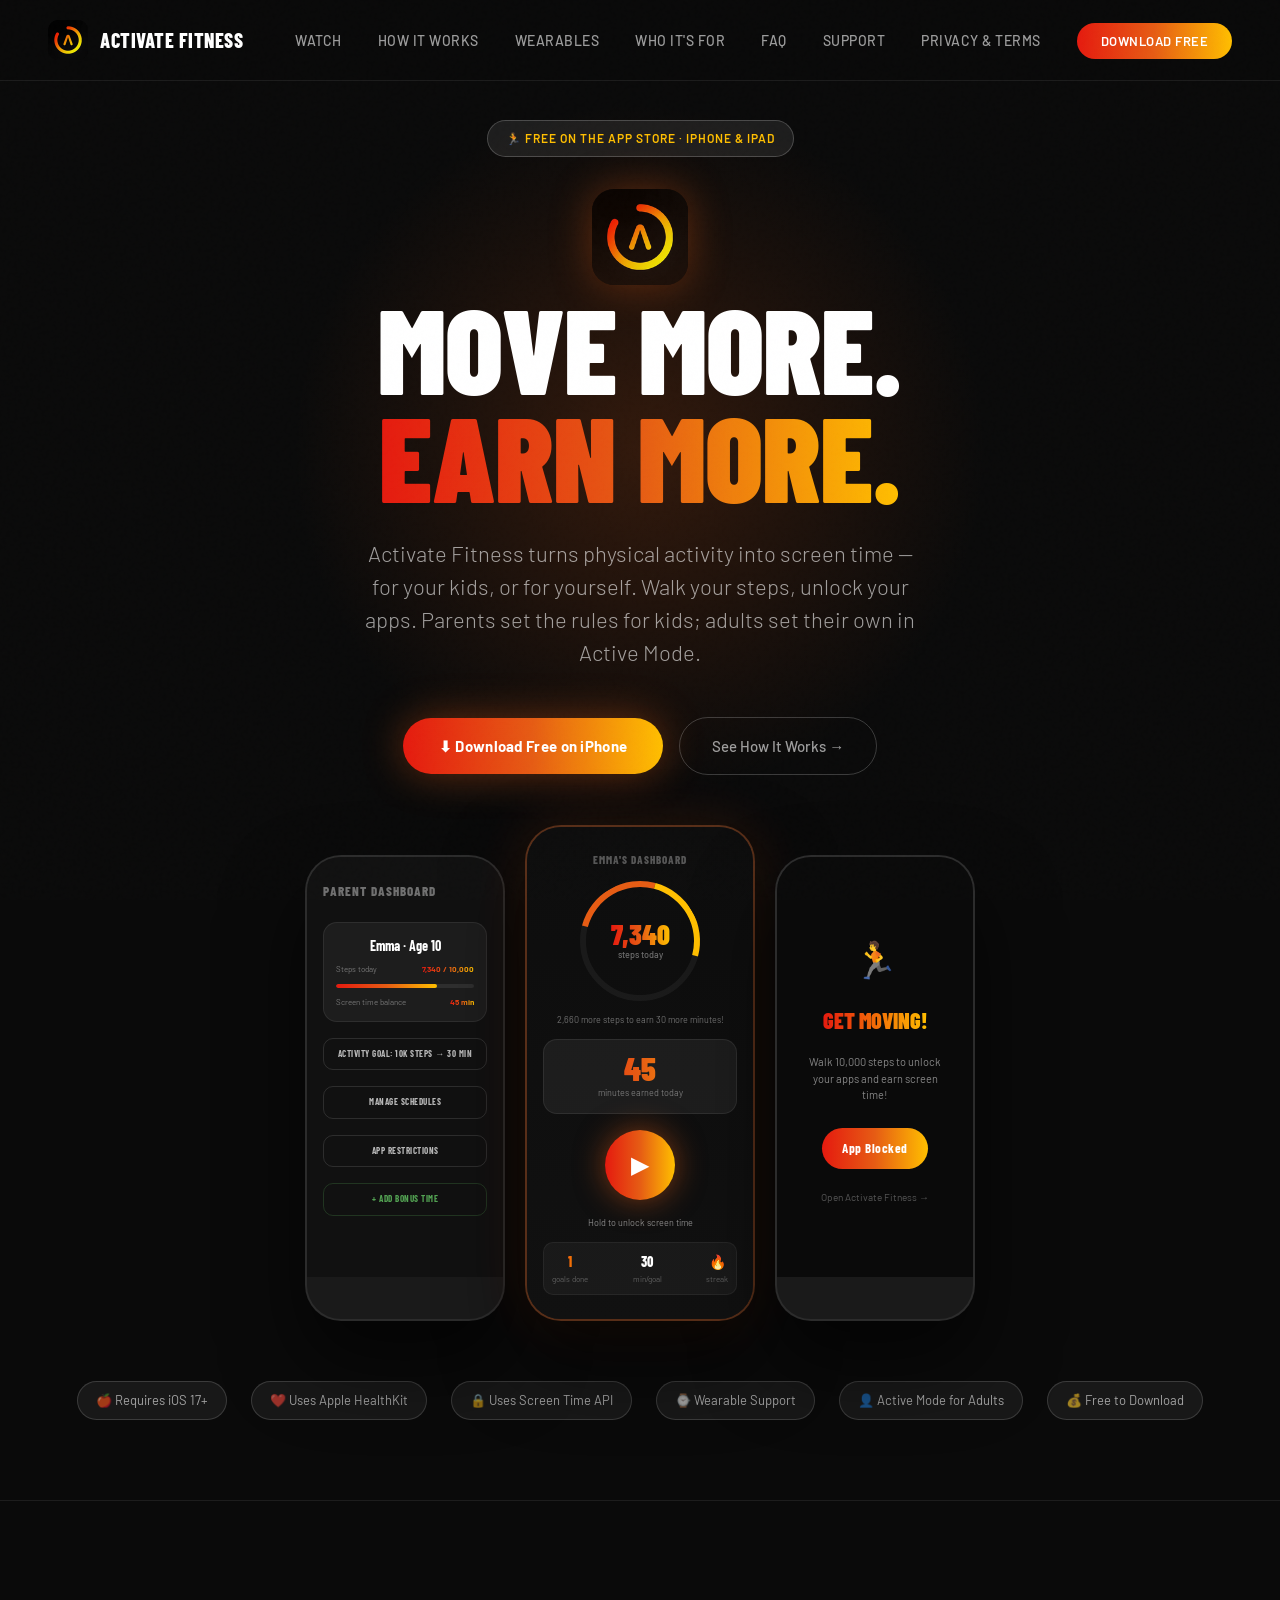
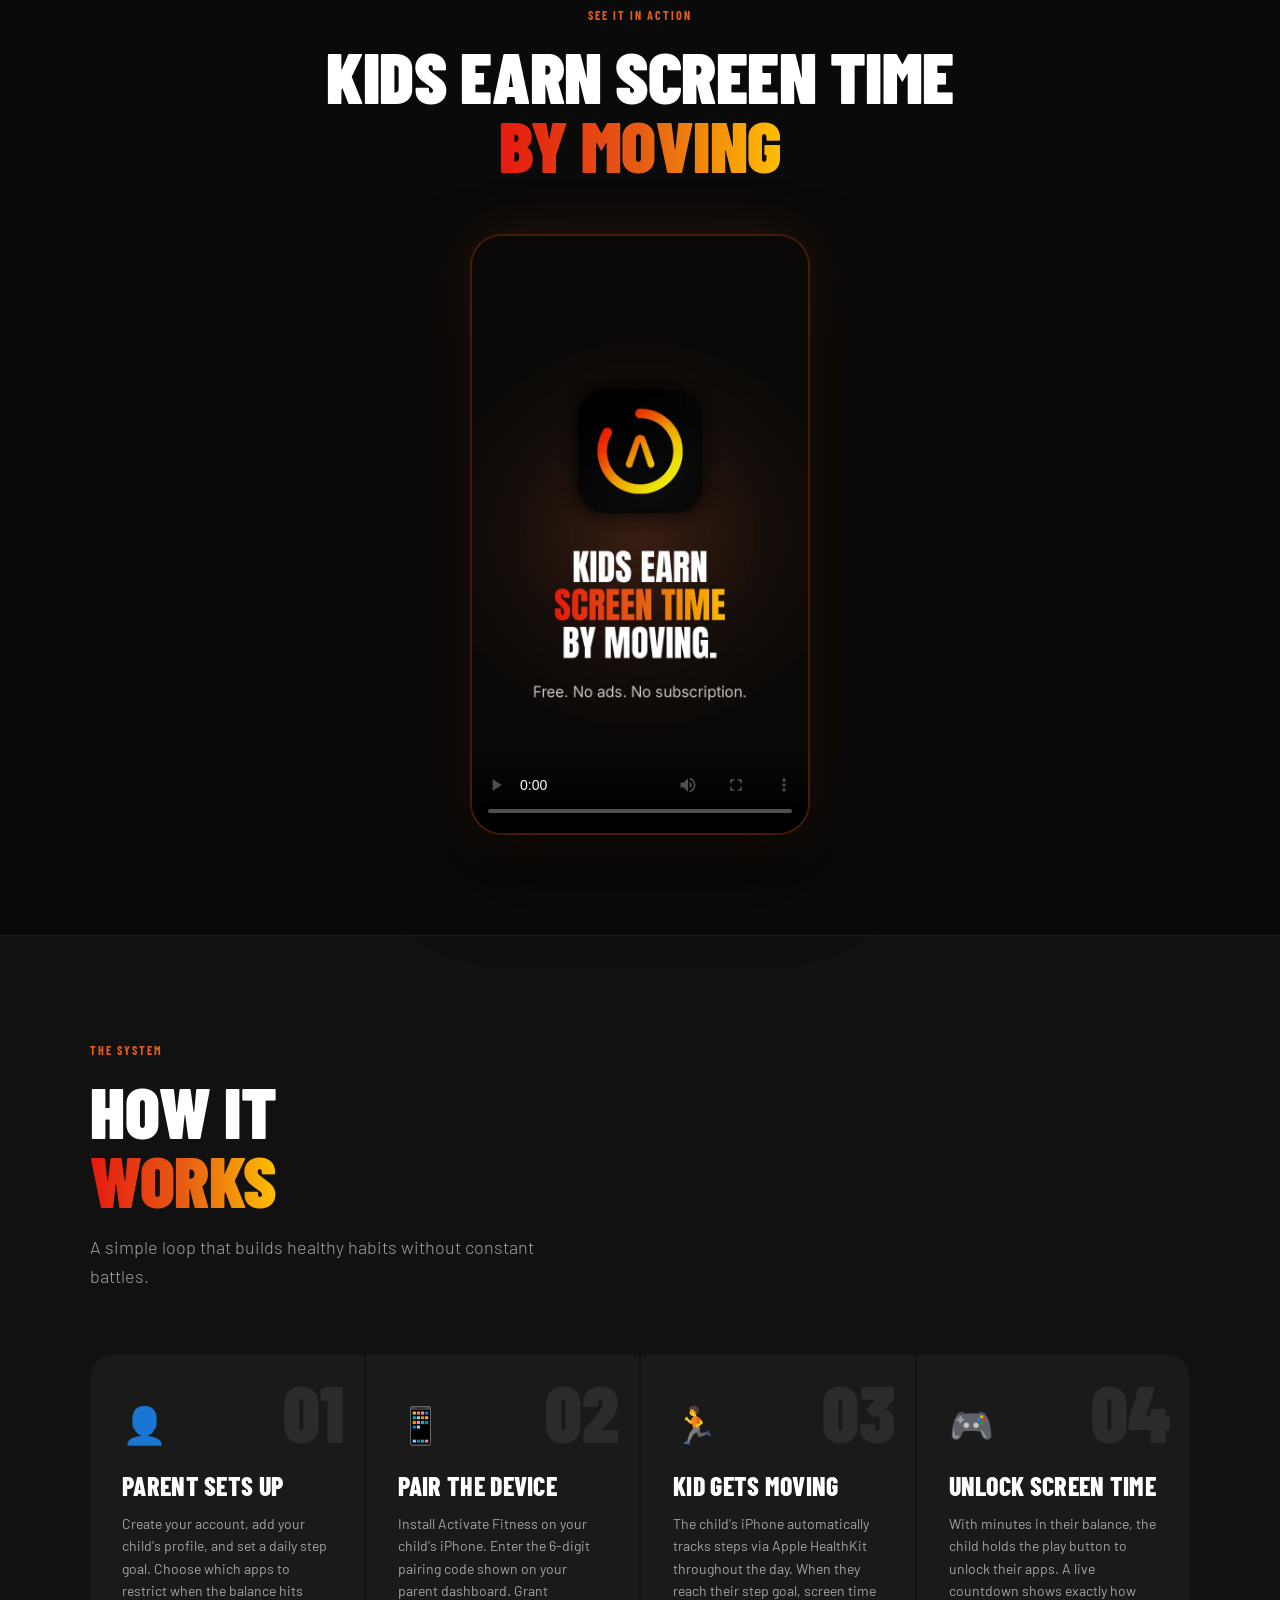
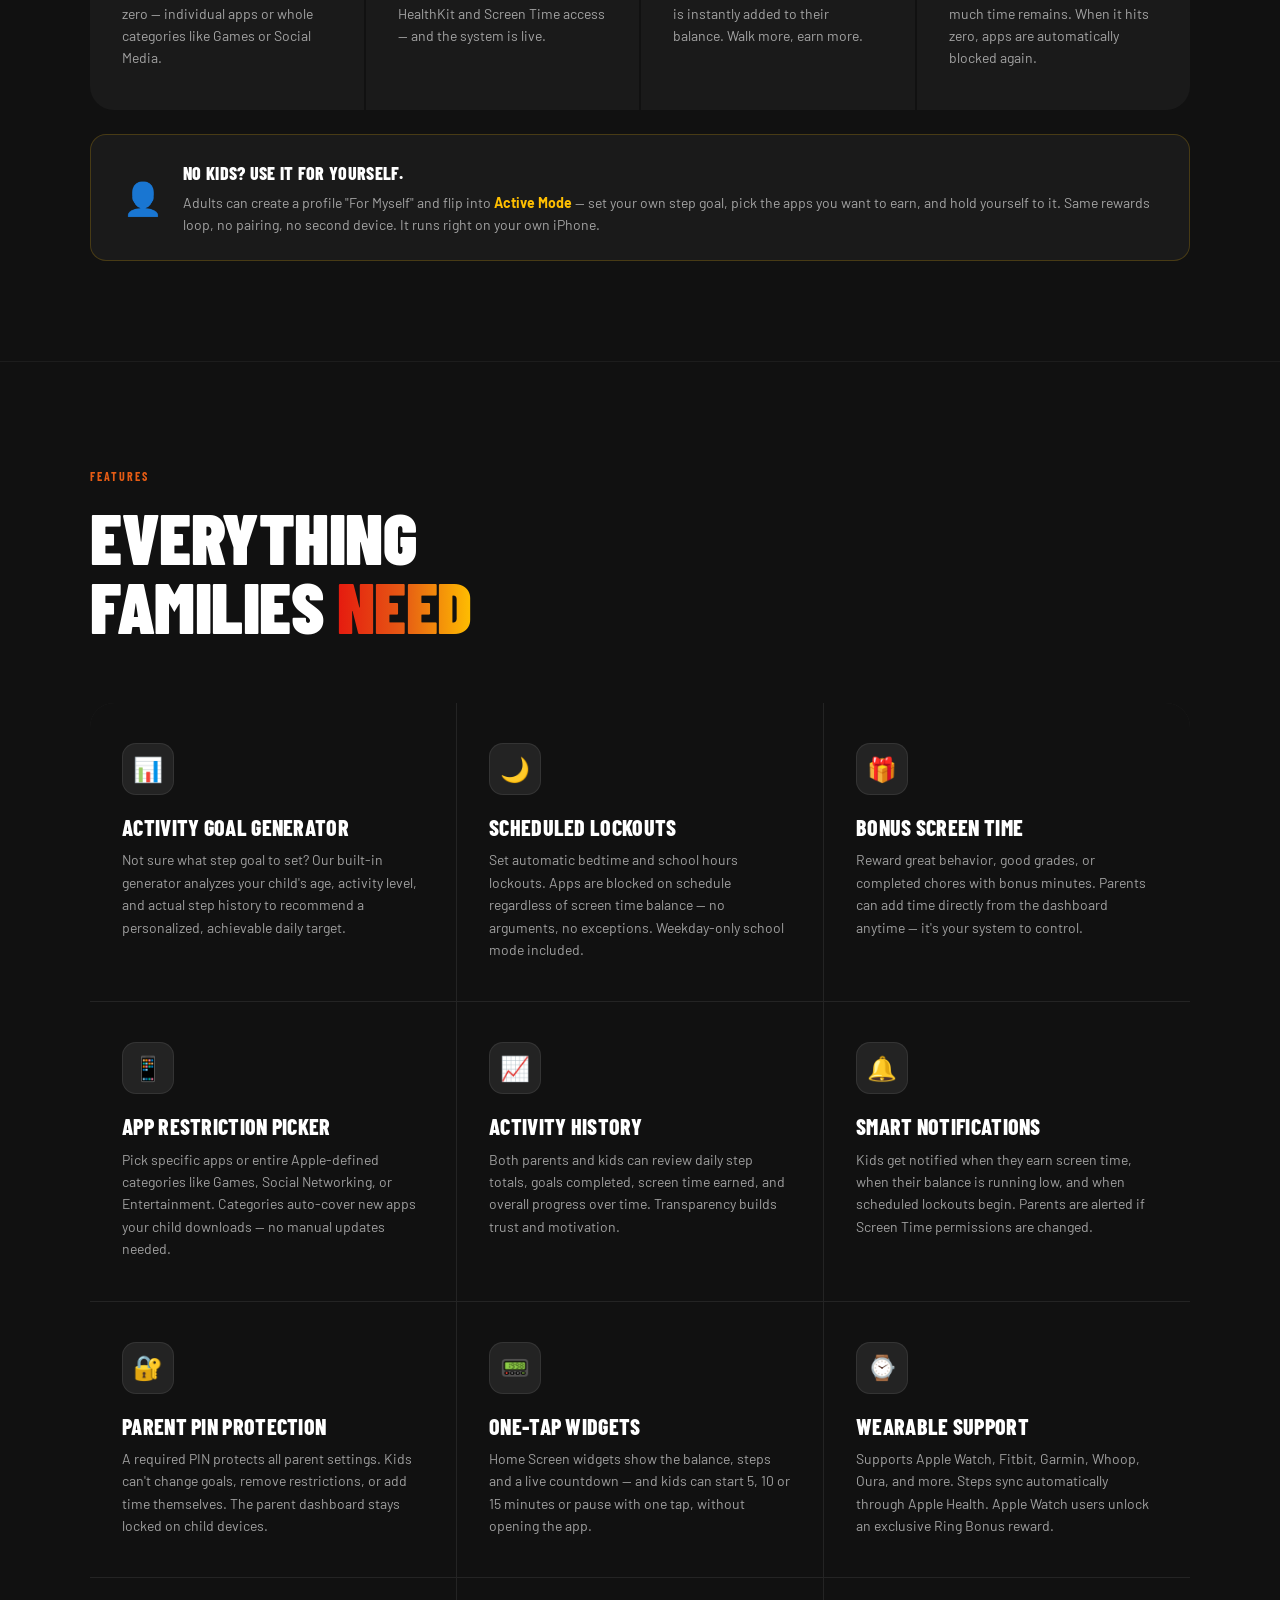
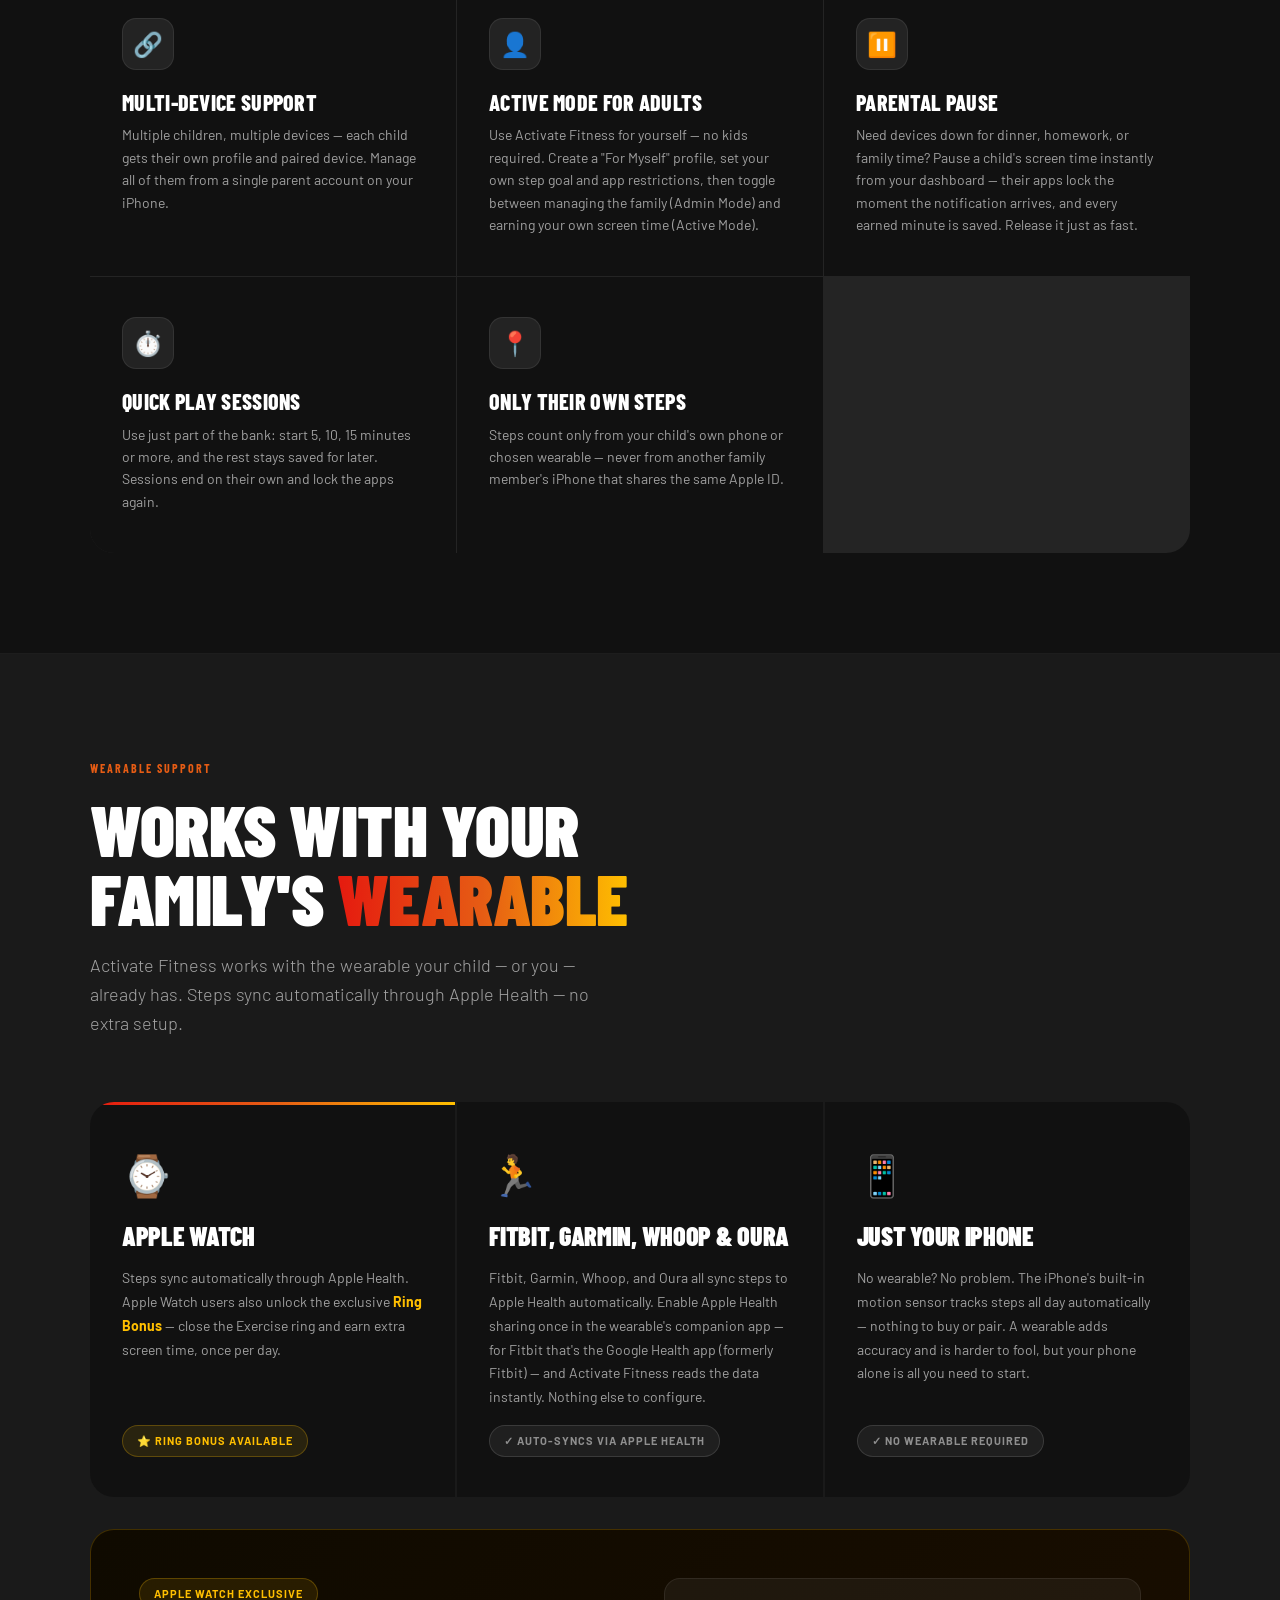
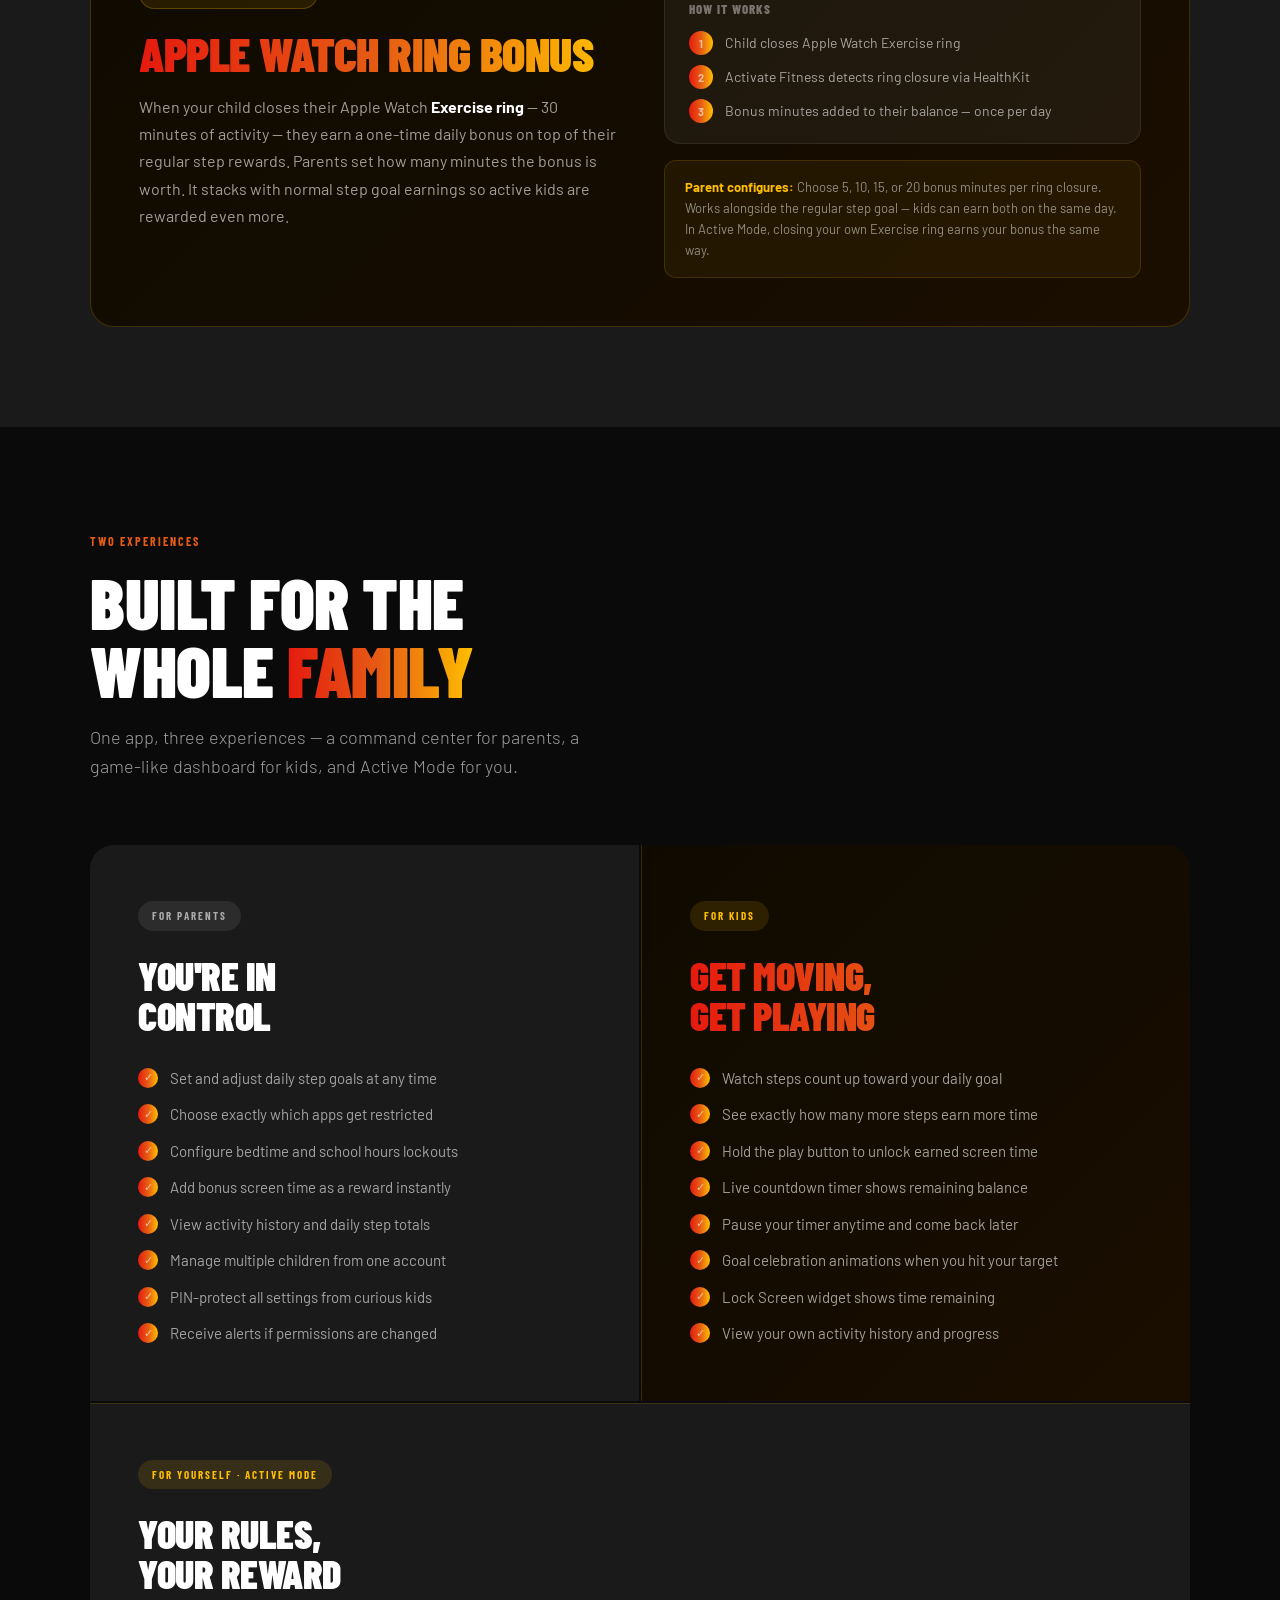
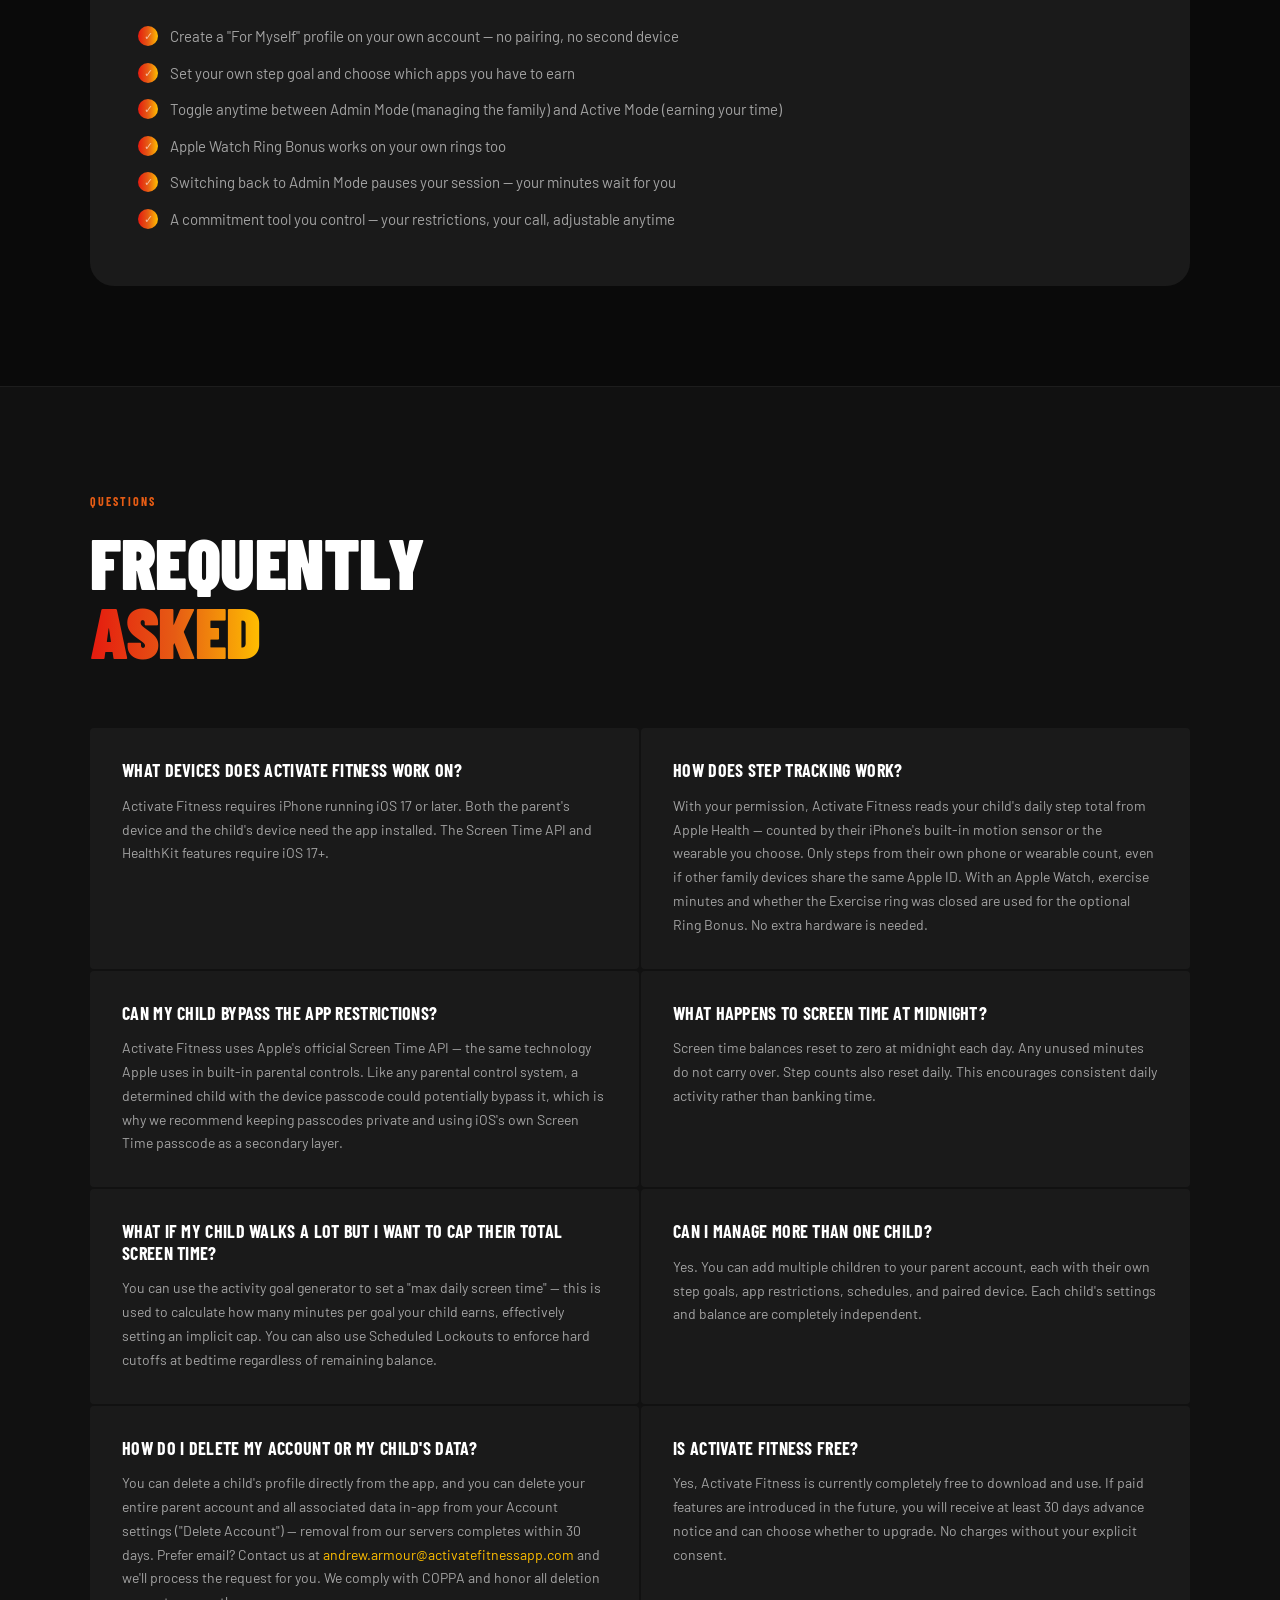
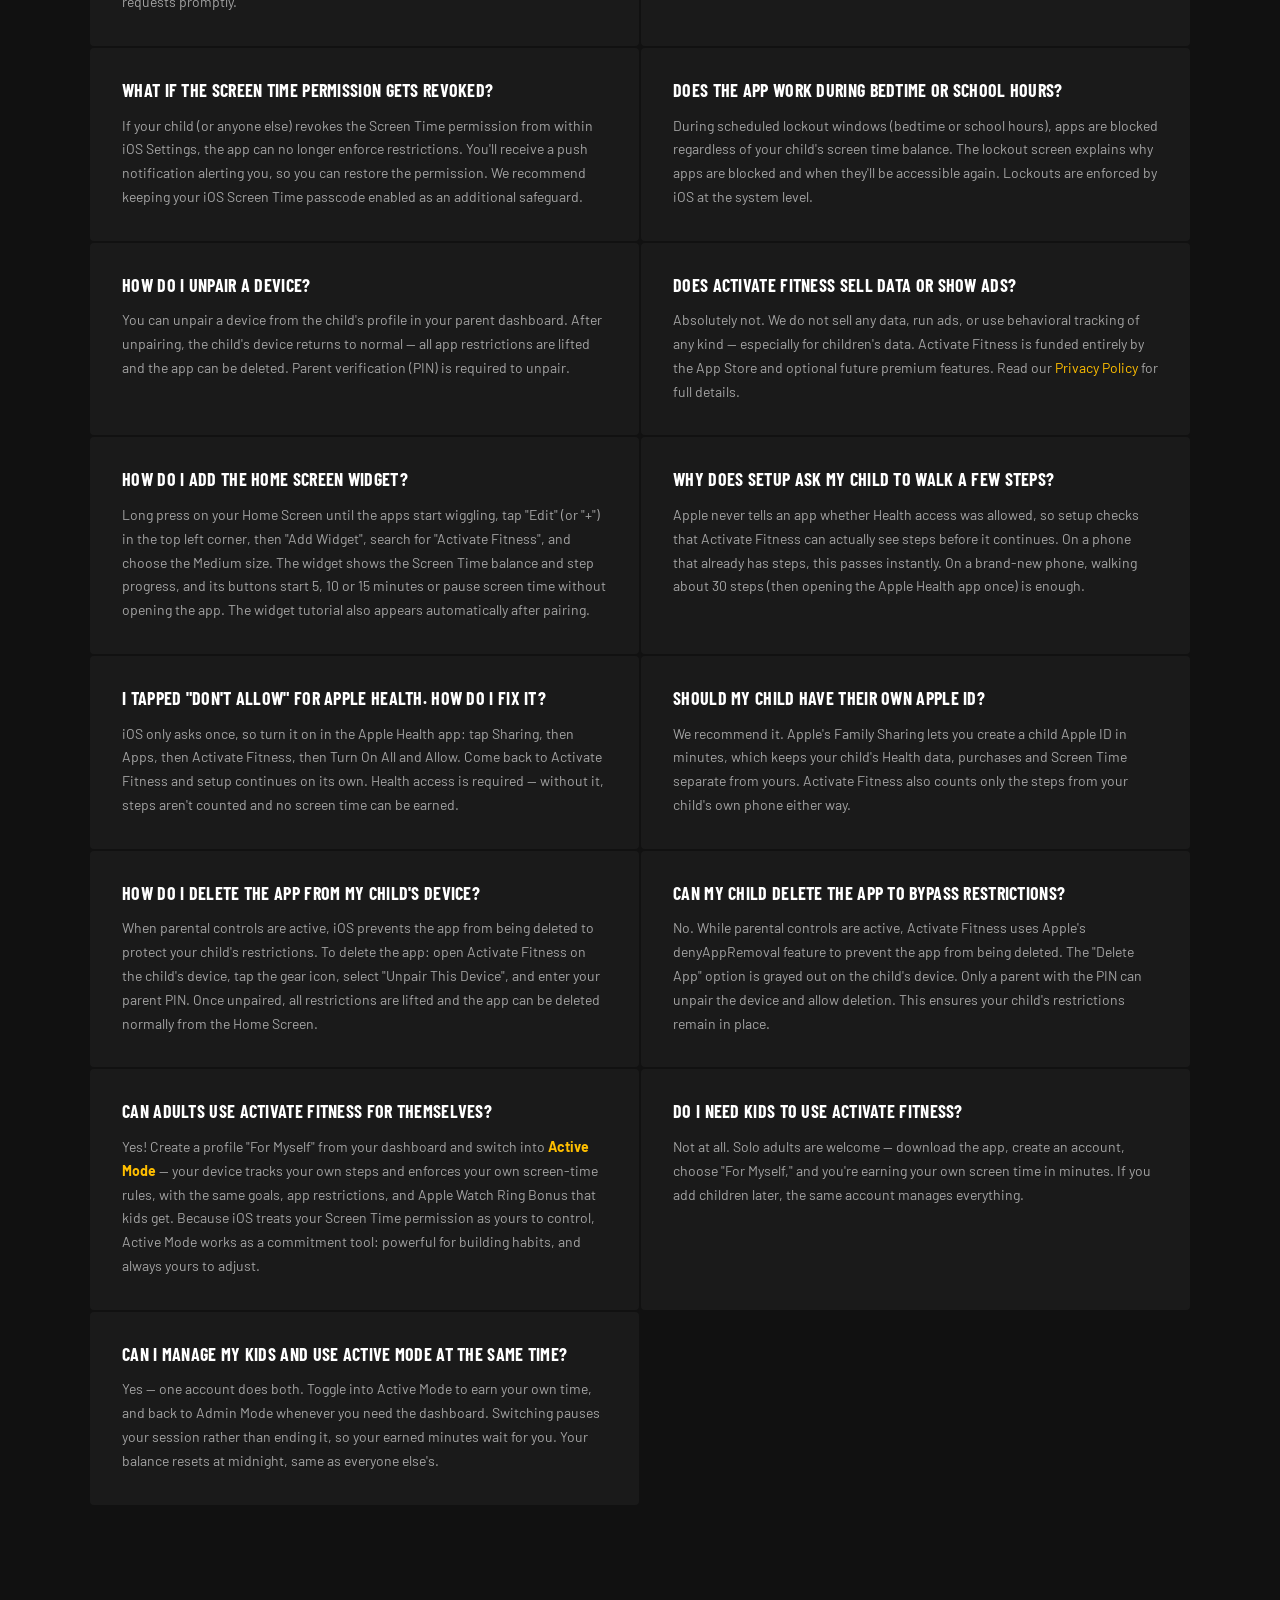
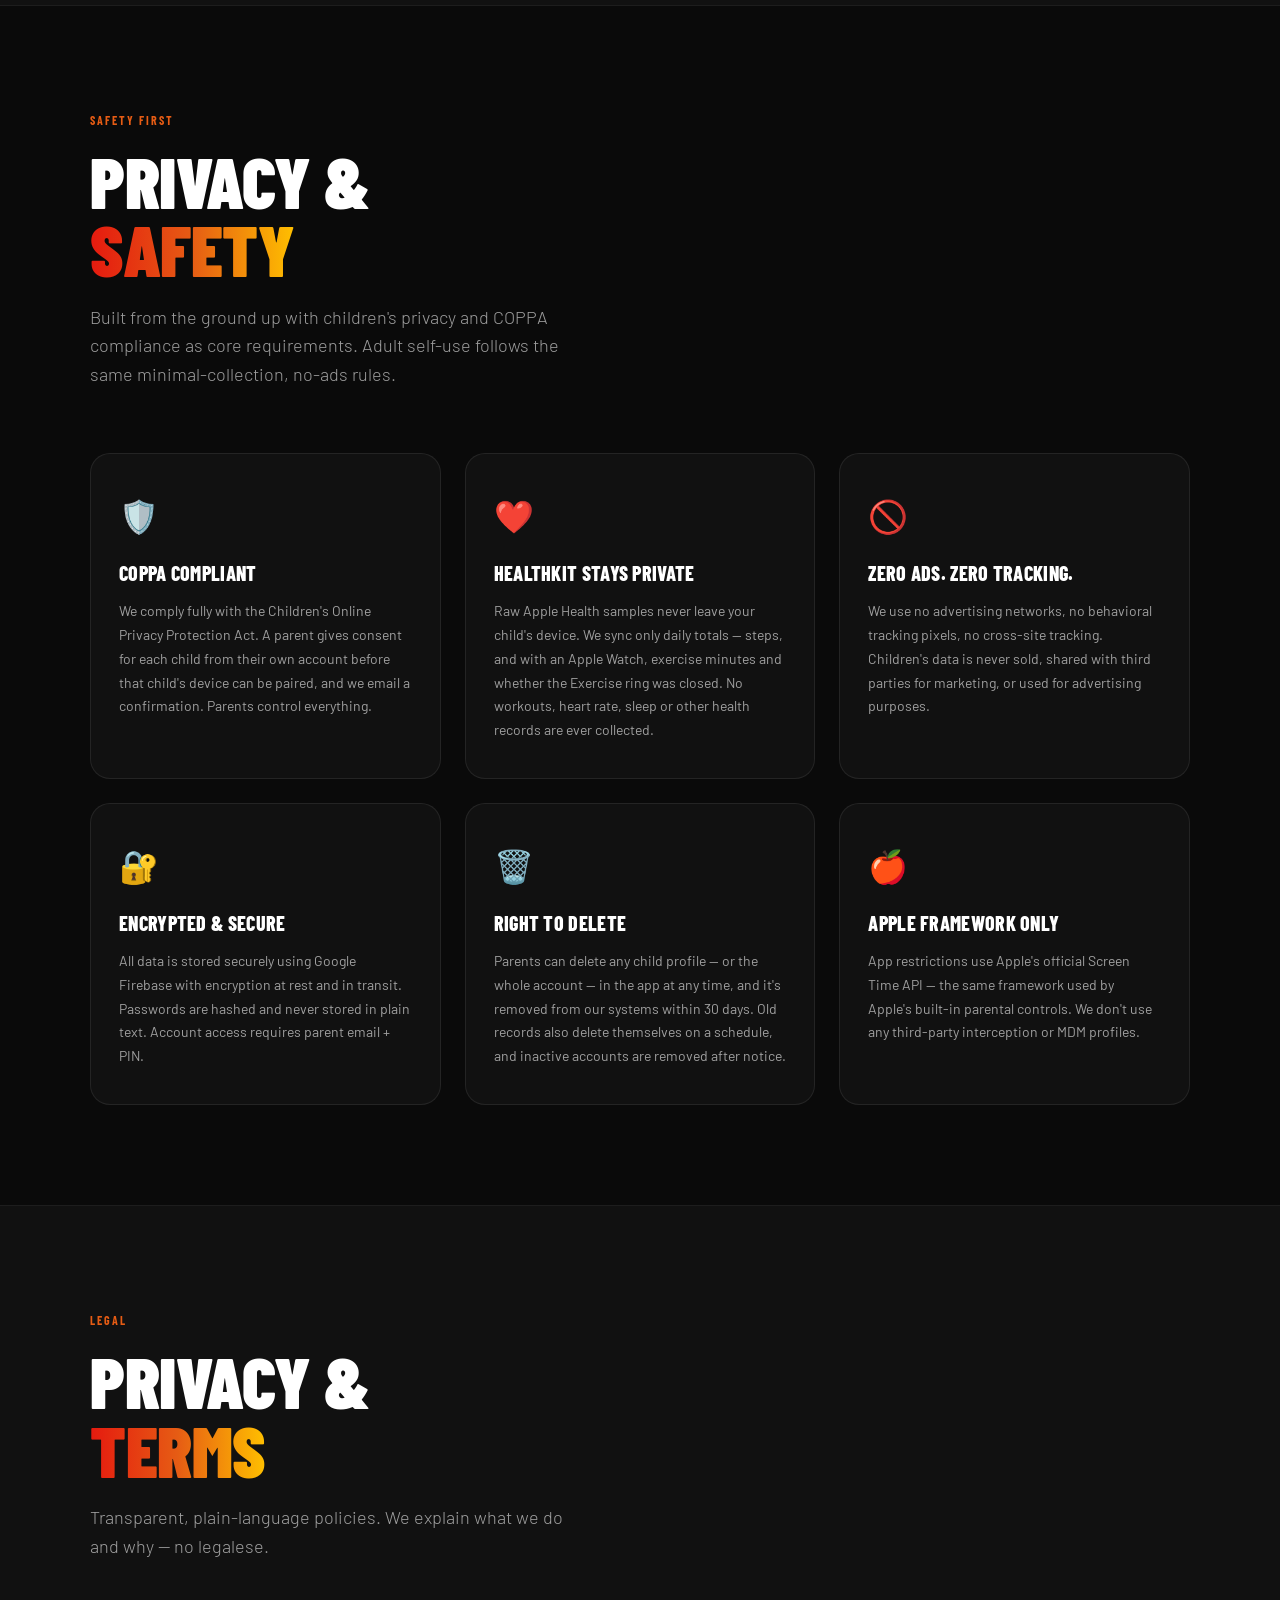
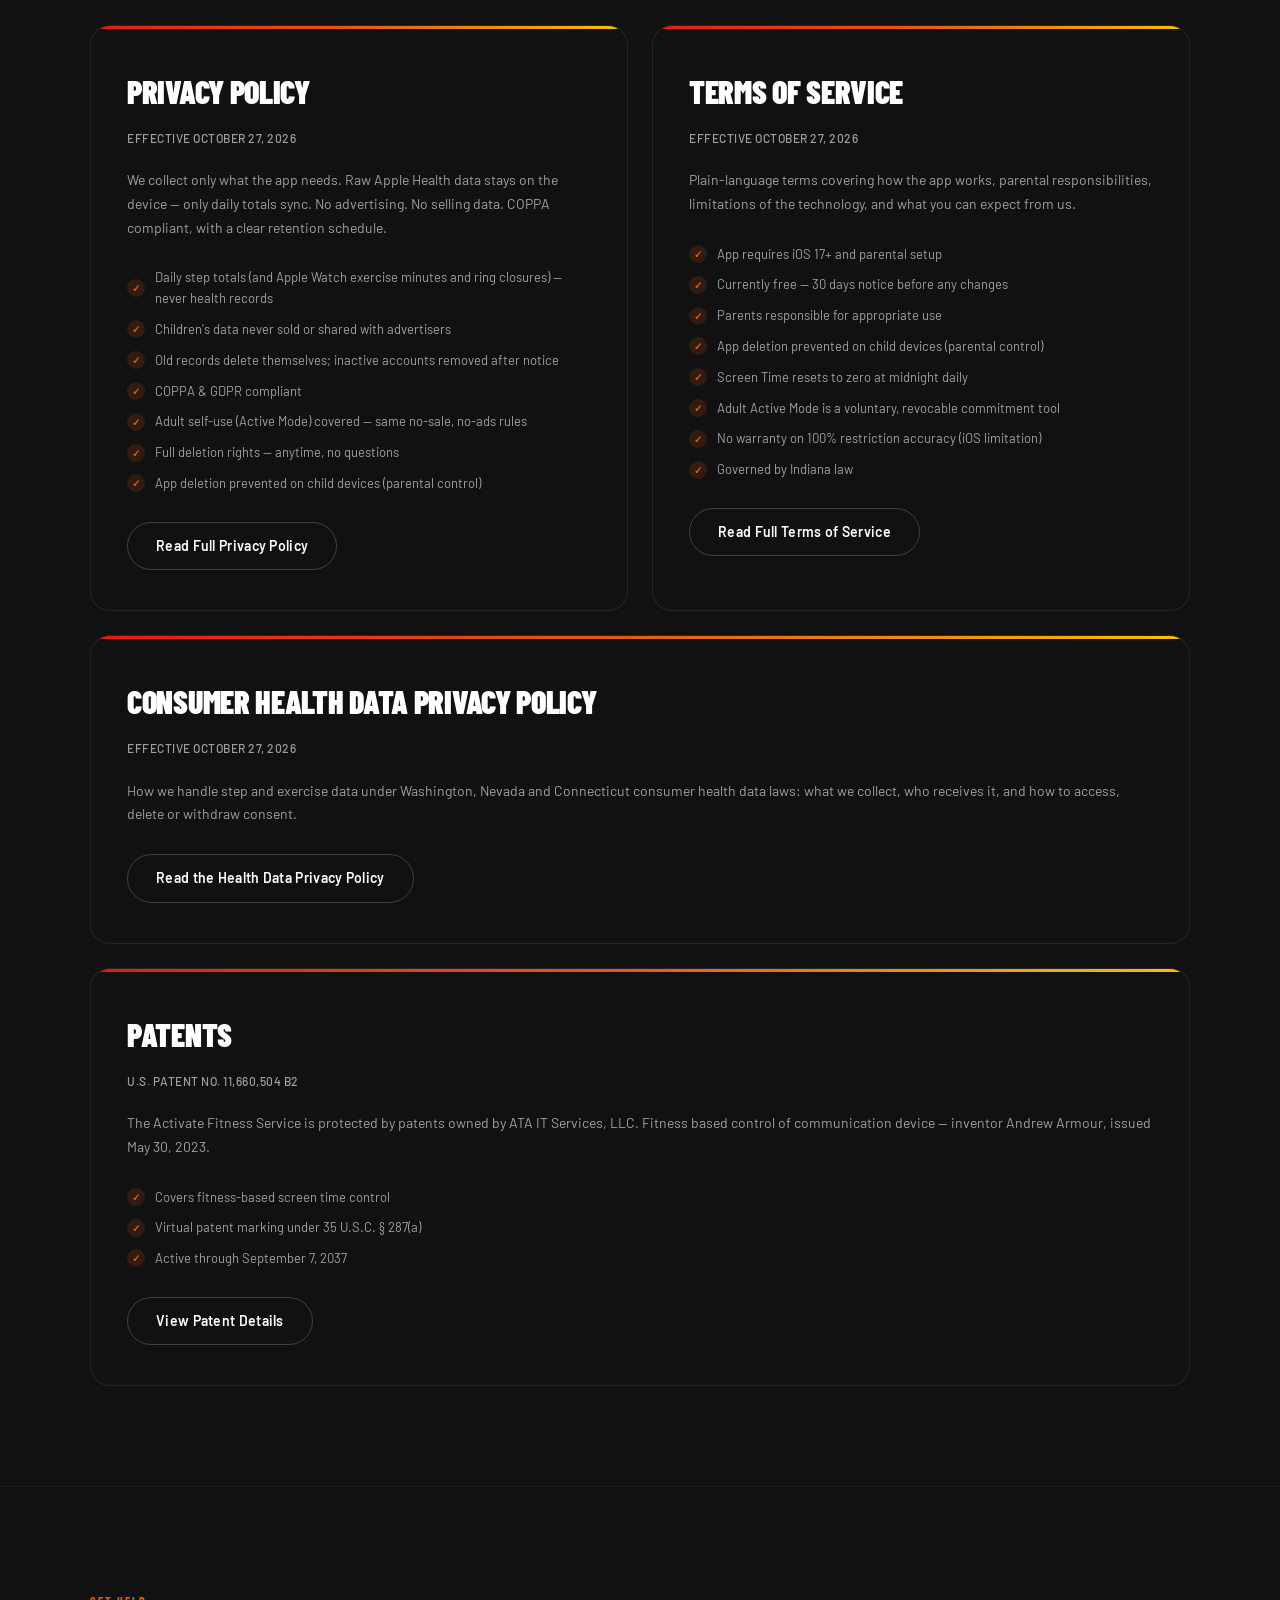
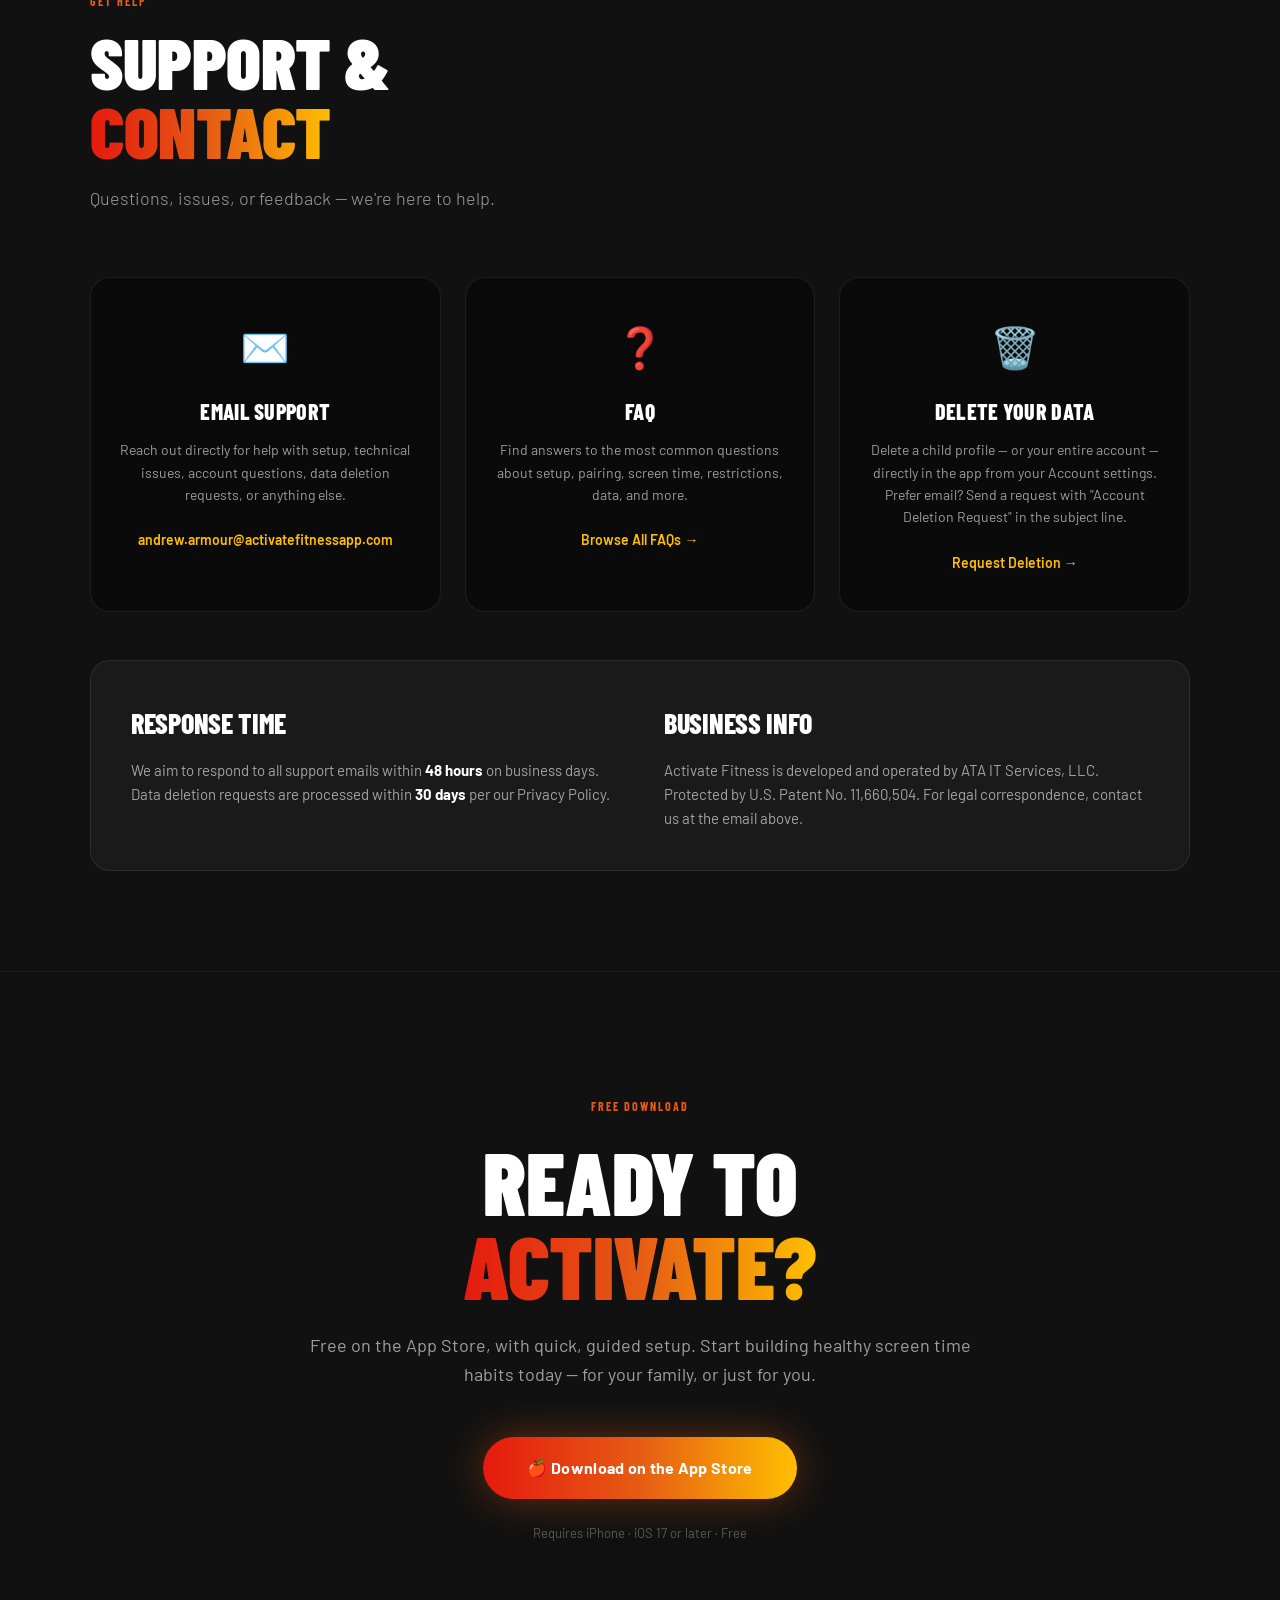
==== commit 7f59a8cd: "Set legal effective date: October 27, 2026 Co-Authored-By: Claude Opus 5.5 <noreply@anthropic.com> C" ====
--- a/index.html
+++ b/index.html
@@ -1831,7 +1831,7 @@
       <div class="legal-card">
         <h3 class="legal-card-title">Privacy Policy</h3>
         <!-- UPDATED 10/25/26: October 2026 policy -->
-        <p class="legal-card-date">Effective [EFFECTIVE DATE]</p>
+        <p class="legal-card-date">Effective October 27, 2026</p>
         <p class="legal-card-summary">We collect only what the app needs. Raw Apple Health data stays on the device — only daily totals sync. No advertising. No selling data. COPPA compliant, with a clear retention schedule.</p>
         <div class="legal-highlights">
           <div class="legal-highlight">Daily step totals (and Apple Watch exercise minutes and ring closures) — never health records</div>
@@ -1847,7 +1847,7 @@
       <div class="legal-card">
         <h3 class="legal-card-title">Terms of Service</h3>
         <!-- UPDATED 10/25/26: October 2026 terms -->
-        <p class="legal-card-date">Effective [EFFECTIVE DATE]</p>
+        <p class="legal-card-date">Effective October 27, 2026</p>
         <p class="legal-card-summary">Plain-language terms covering how the app works, parental responsibilities, limitations of the technology, and what you can expect from us.</p>
         <div class="legal-highlights">
           <div class="legal-highlight">App requires iOS 17+ and parental setup</div>
@@ -1864,7 +1864,7 @@
       <!-- ADDED 10/25/26: separate Consumer Health Data Privacy Policy (Washington MHMDA requires its own homepage link) -->
       <div class="legal-card" style="grid-column: 1 / -1;">
         <h3 class="legal-card-title">Consumer Health Data Privacy Policy</h3>
-        <p class="legal-card-date">Effective [EFFECTIVE DATE]</p>
+        <p class="legal-card-date">Effective October 27, 2026</p>
         <p class="legal-card-summary">How we handle step and exercise data under Washington, Nevada and Connecticut consumer health data laws: what we collect, who receives it, and how to access, delete or withdraw consent.</p>
         <a href="/health-privacy/" class="btn-outline">Read the Health Data Privacy Policy</a>
       </div>
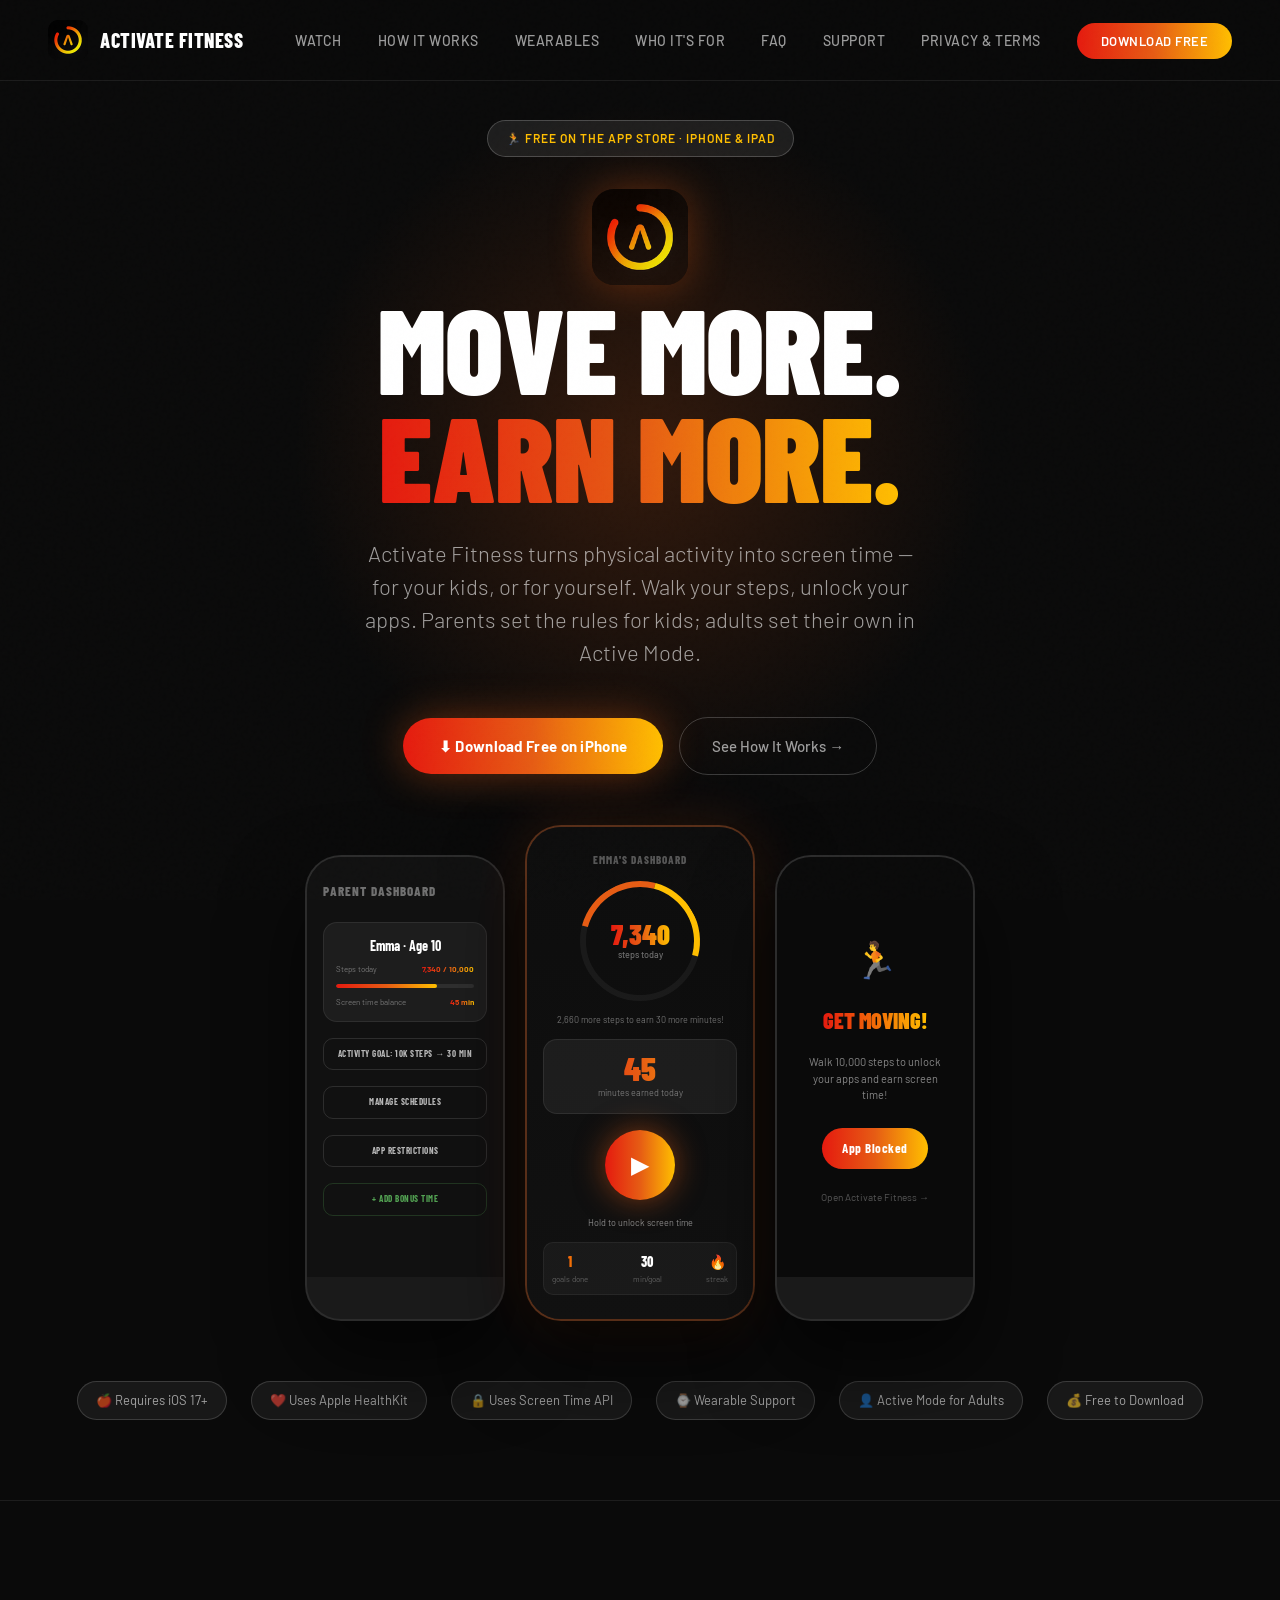
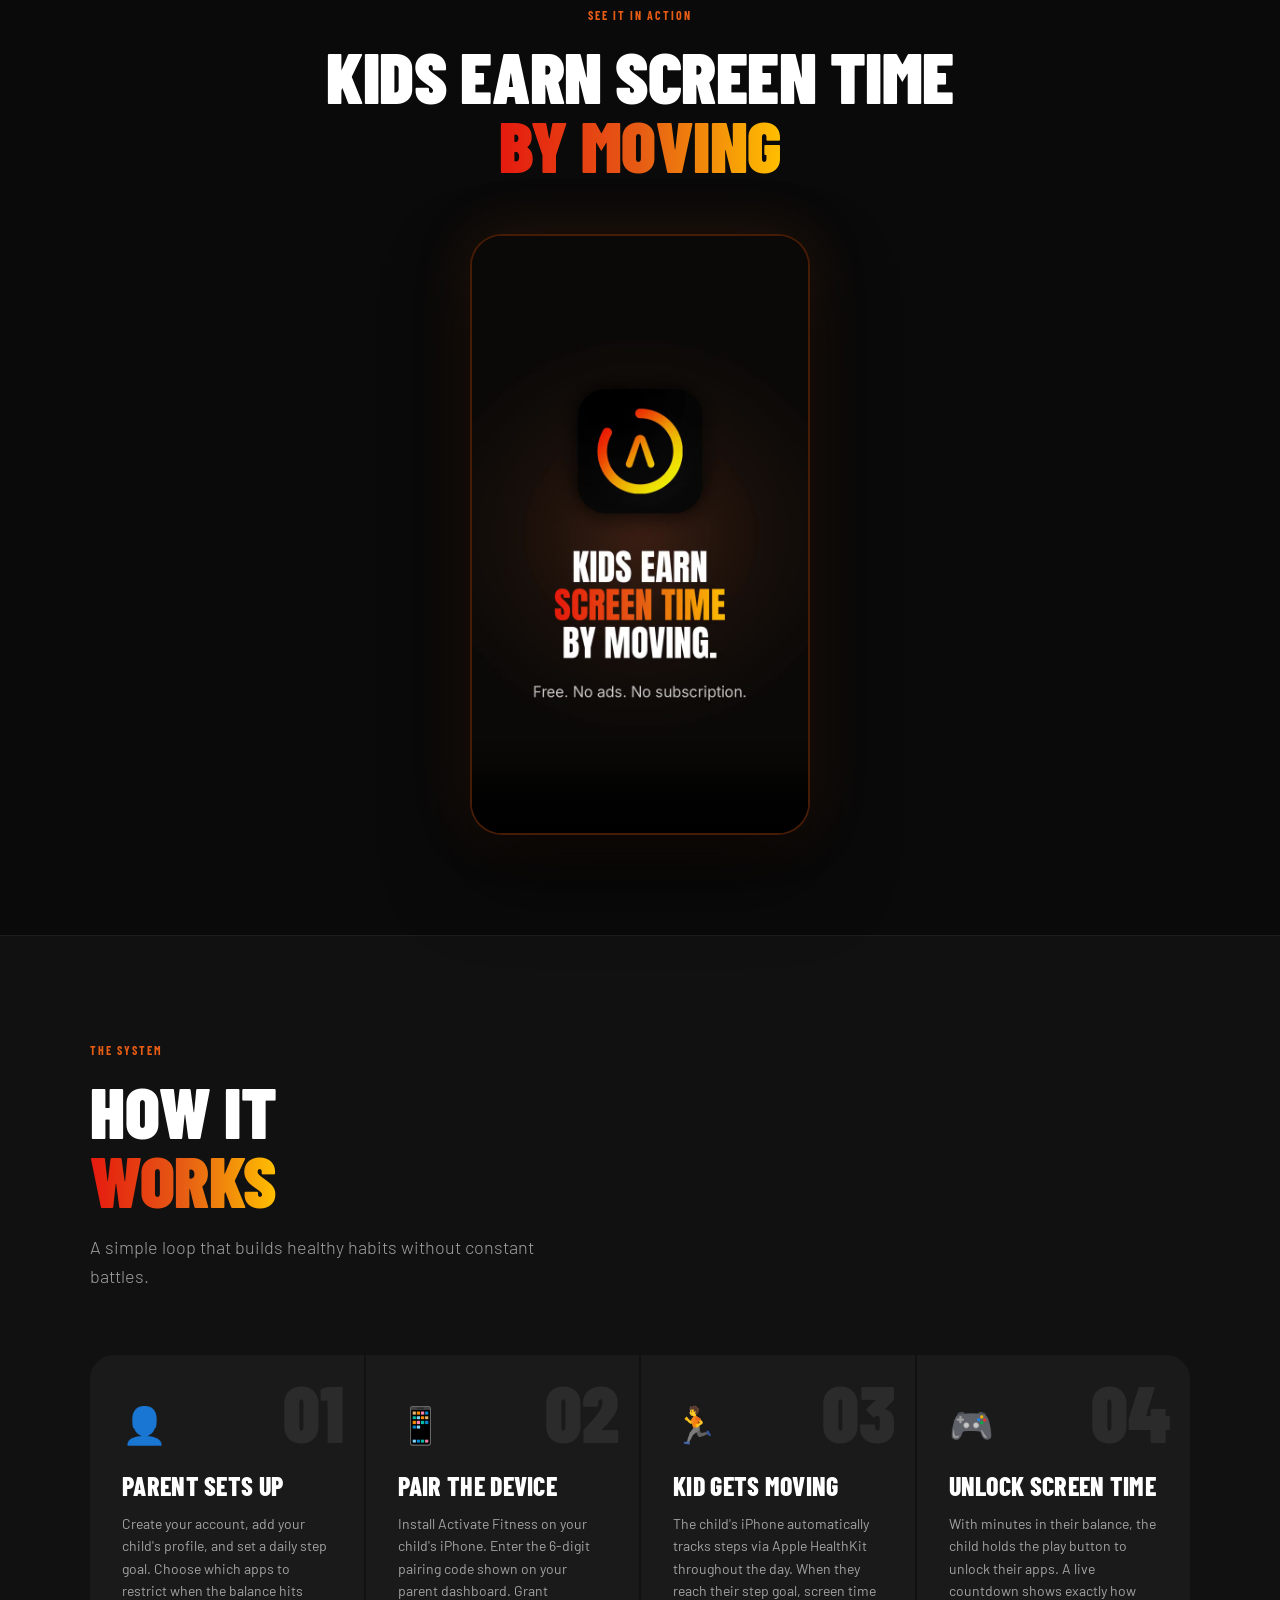
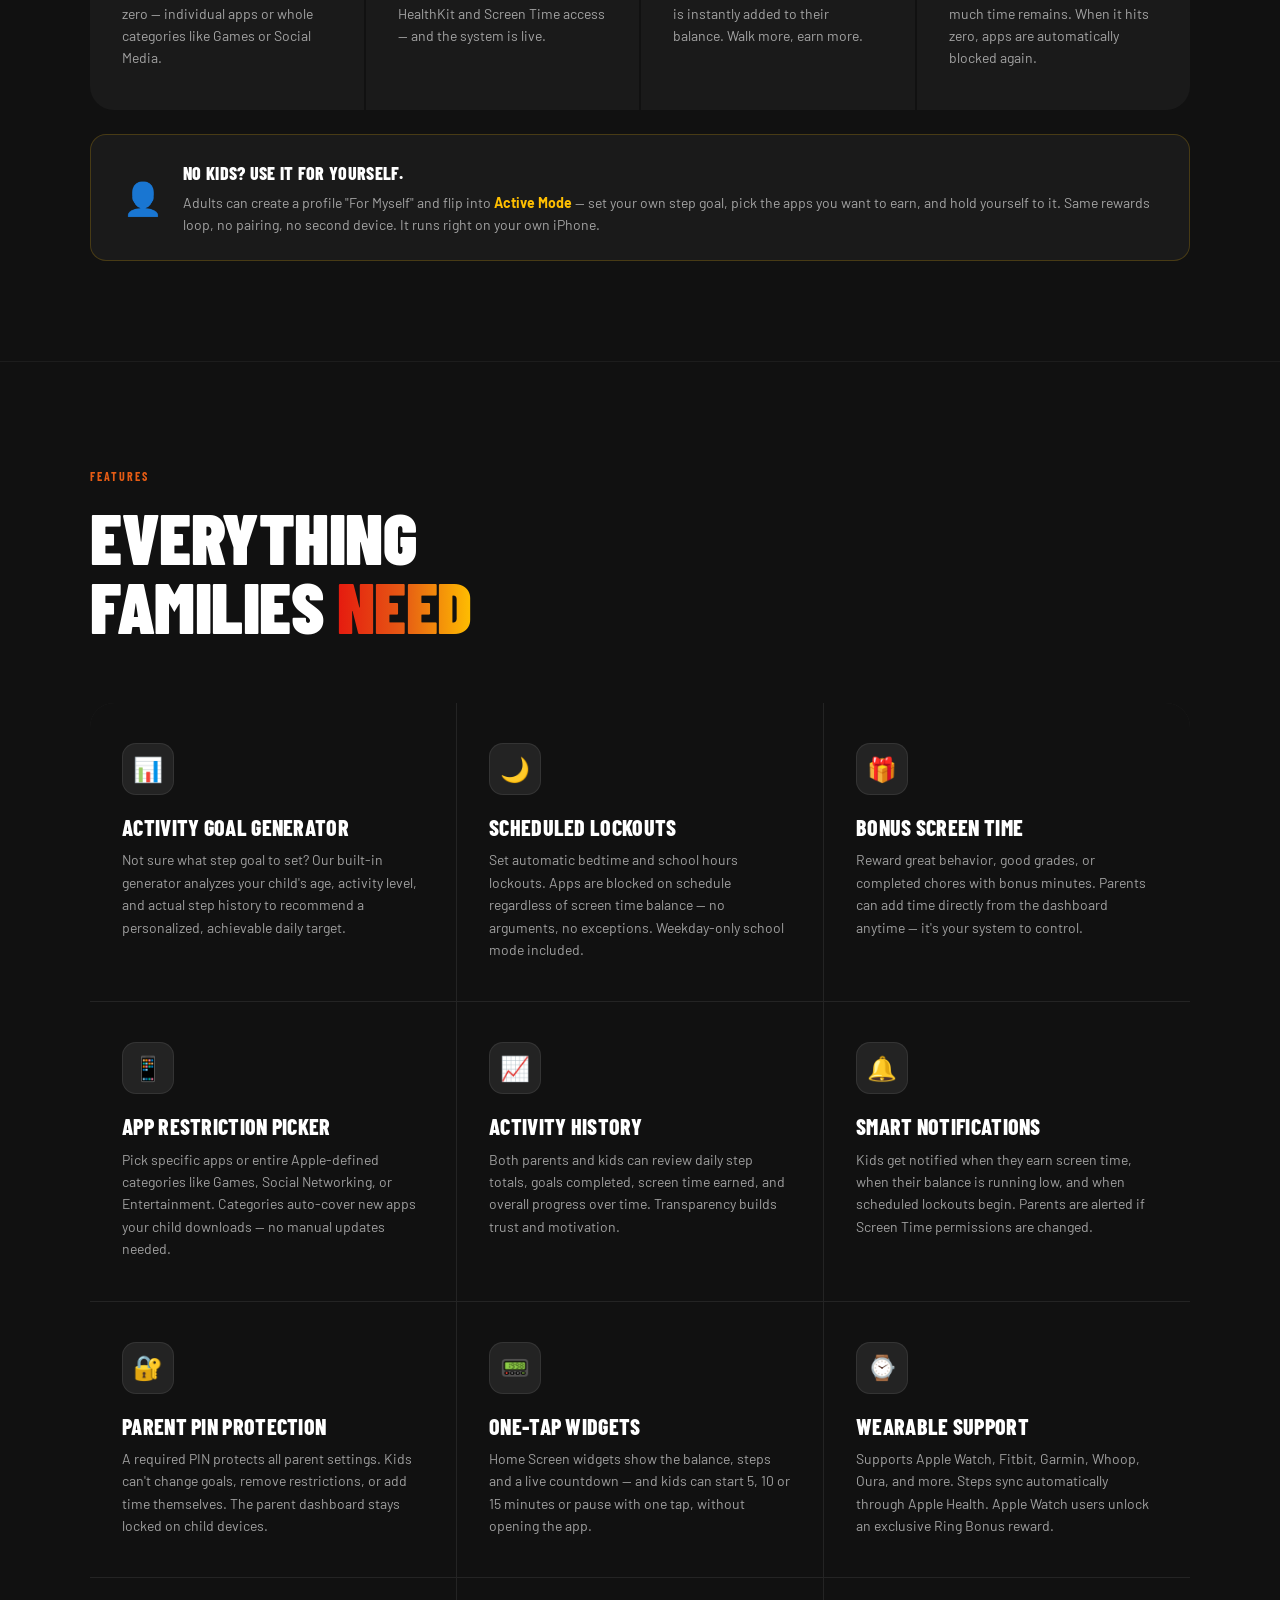
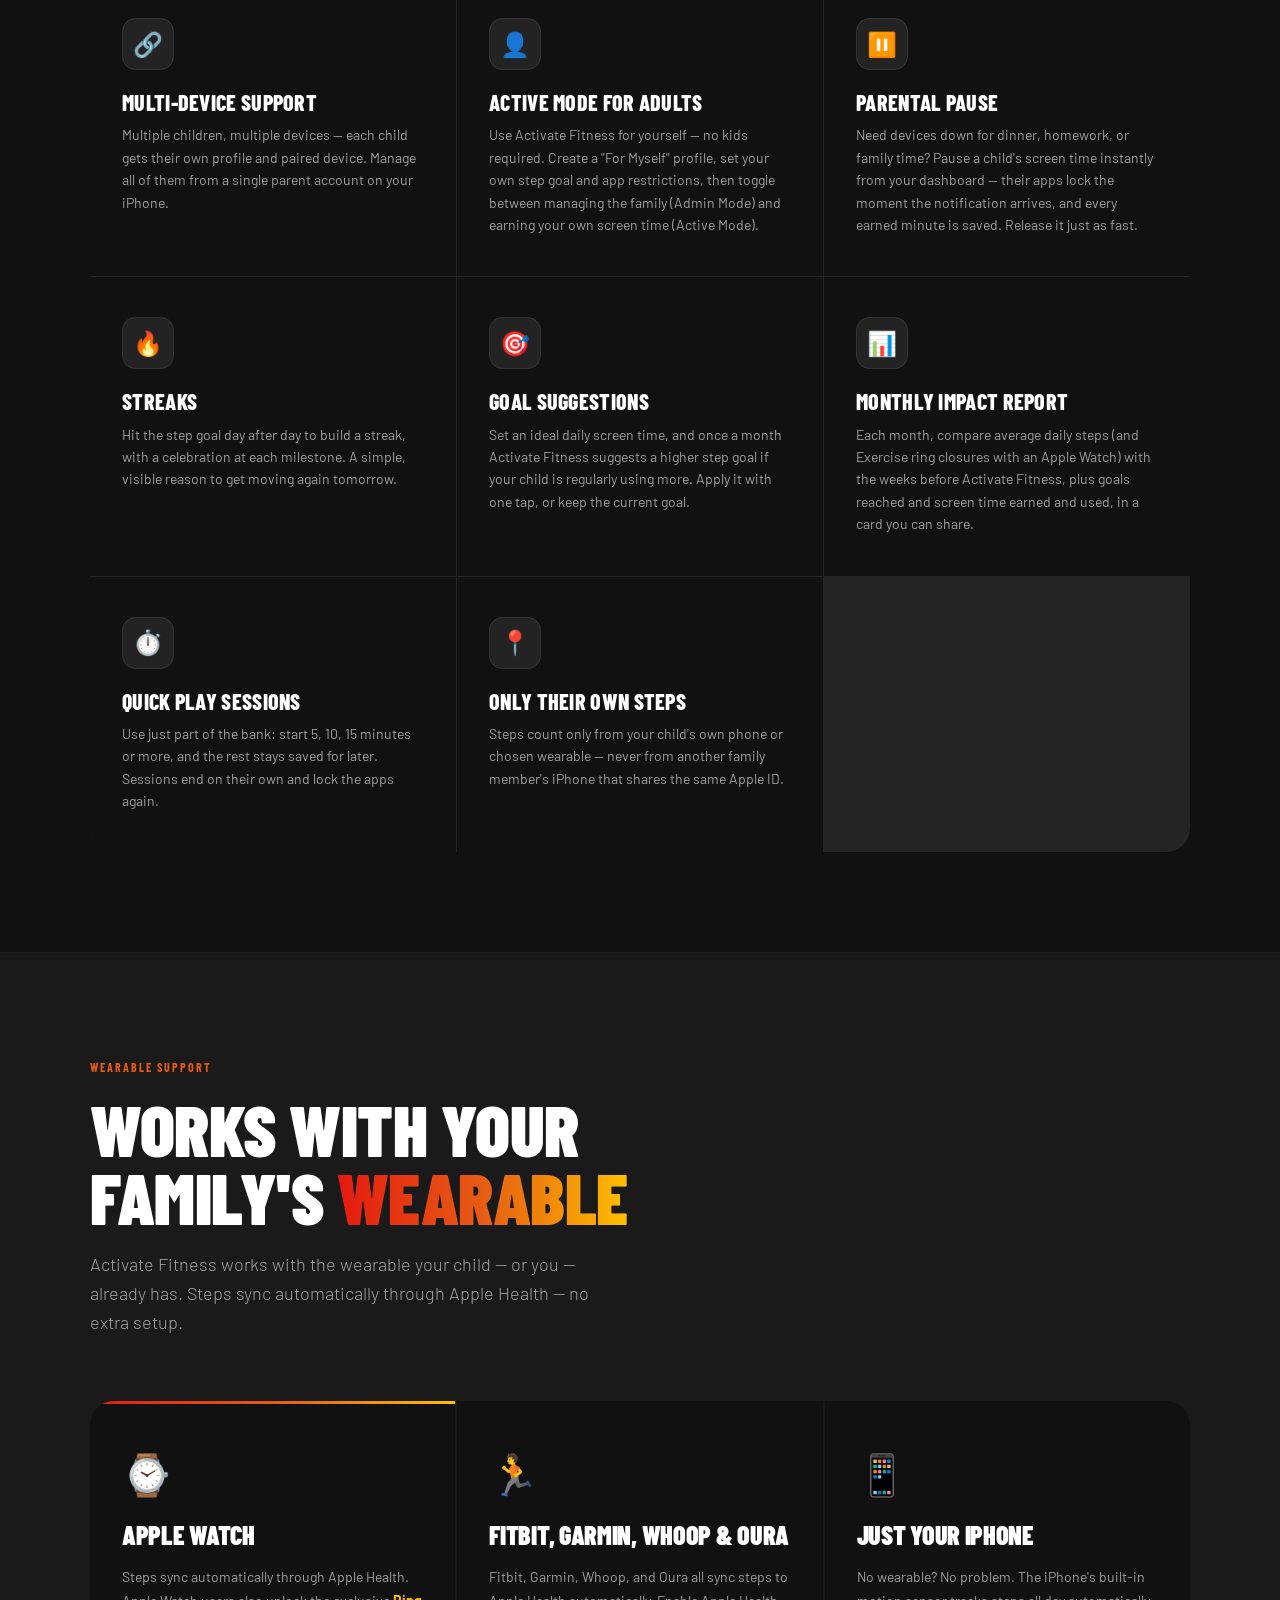
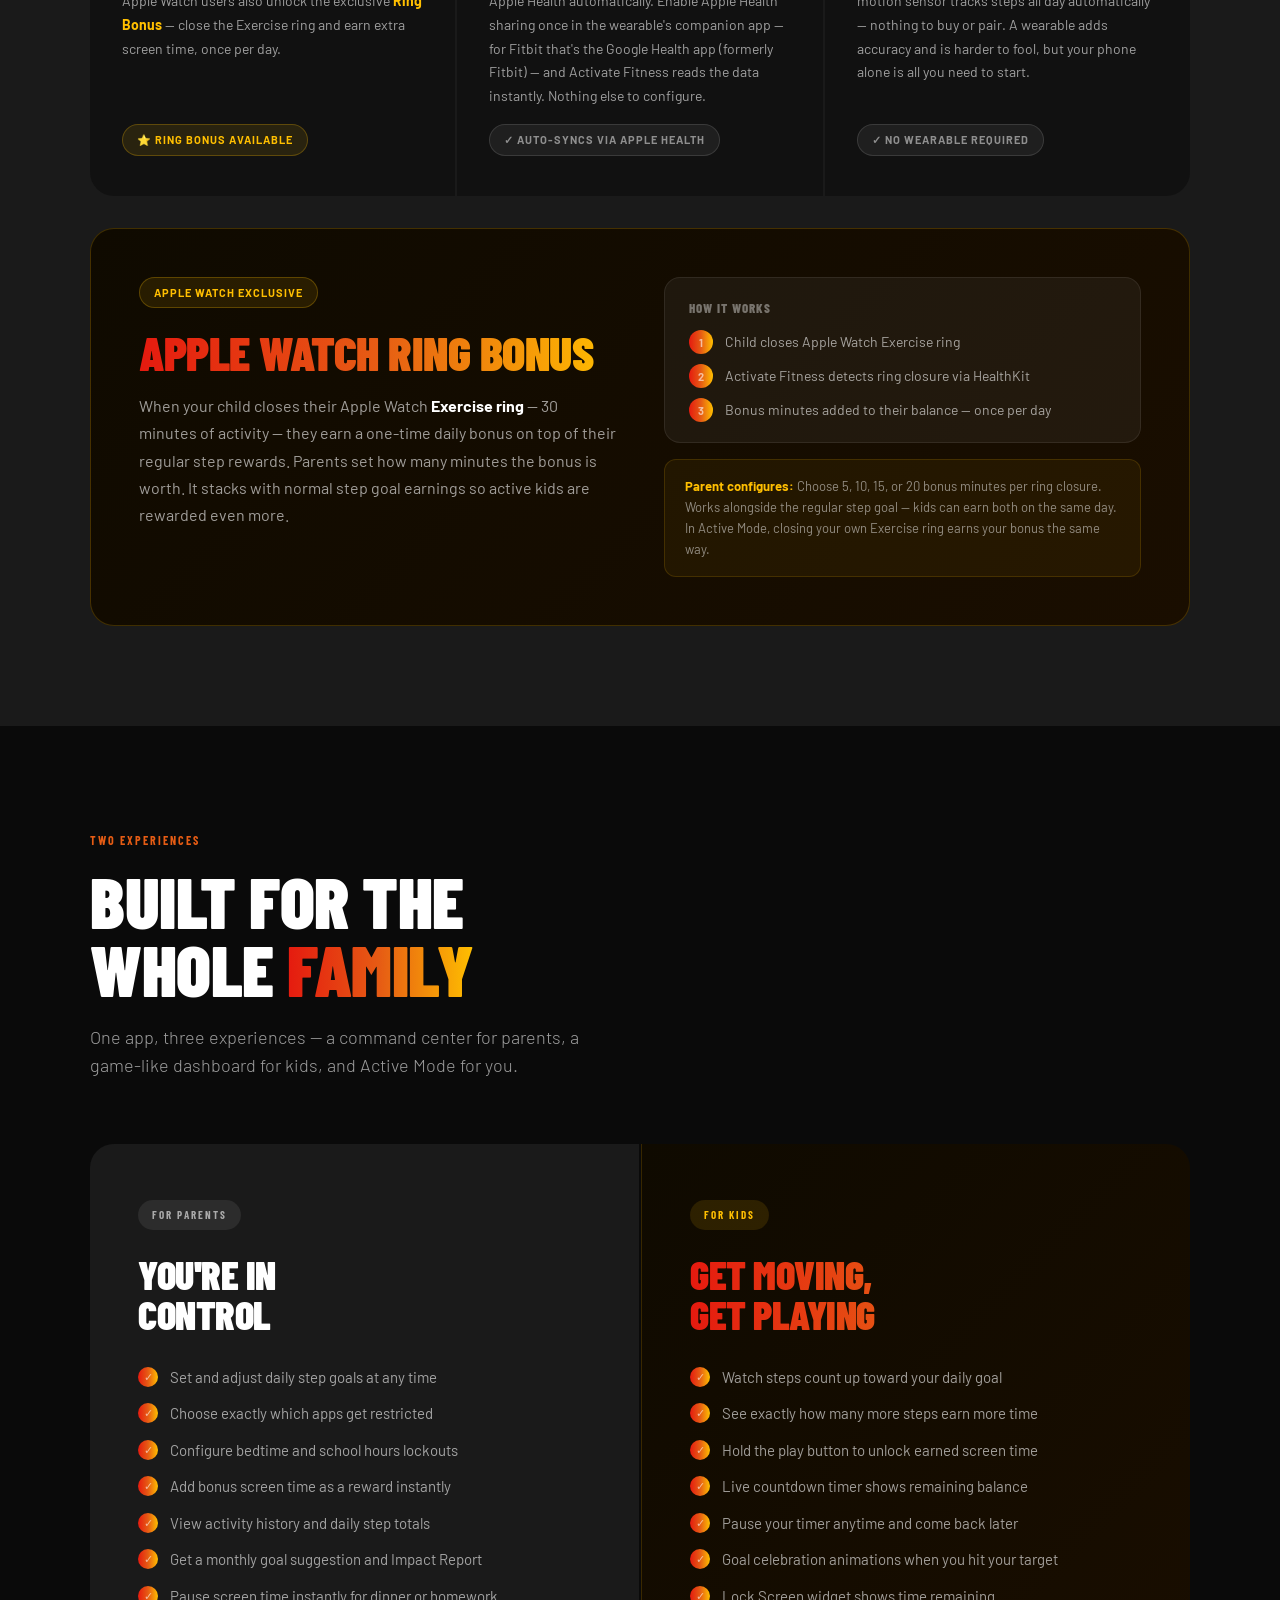
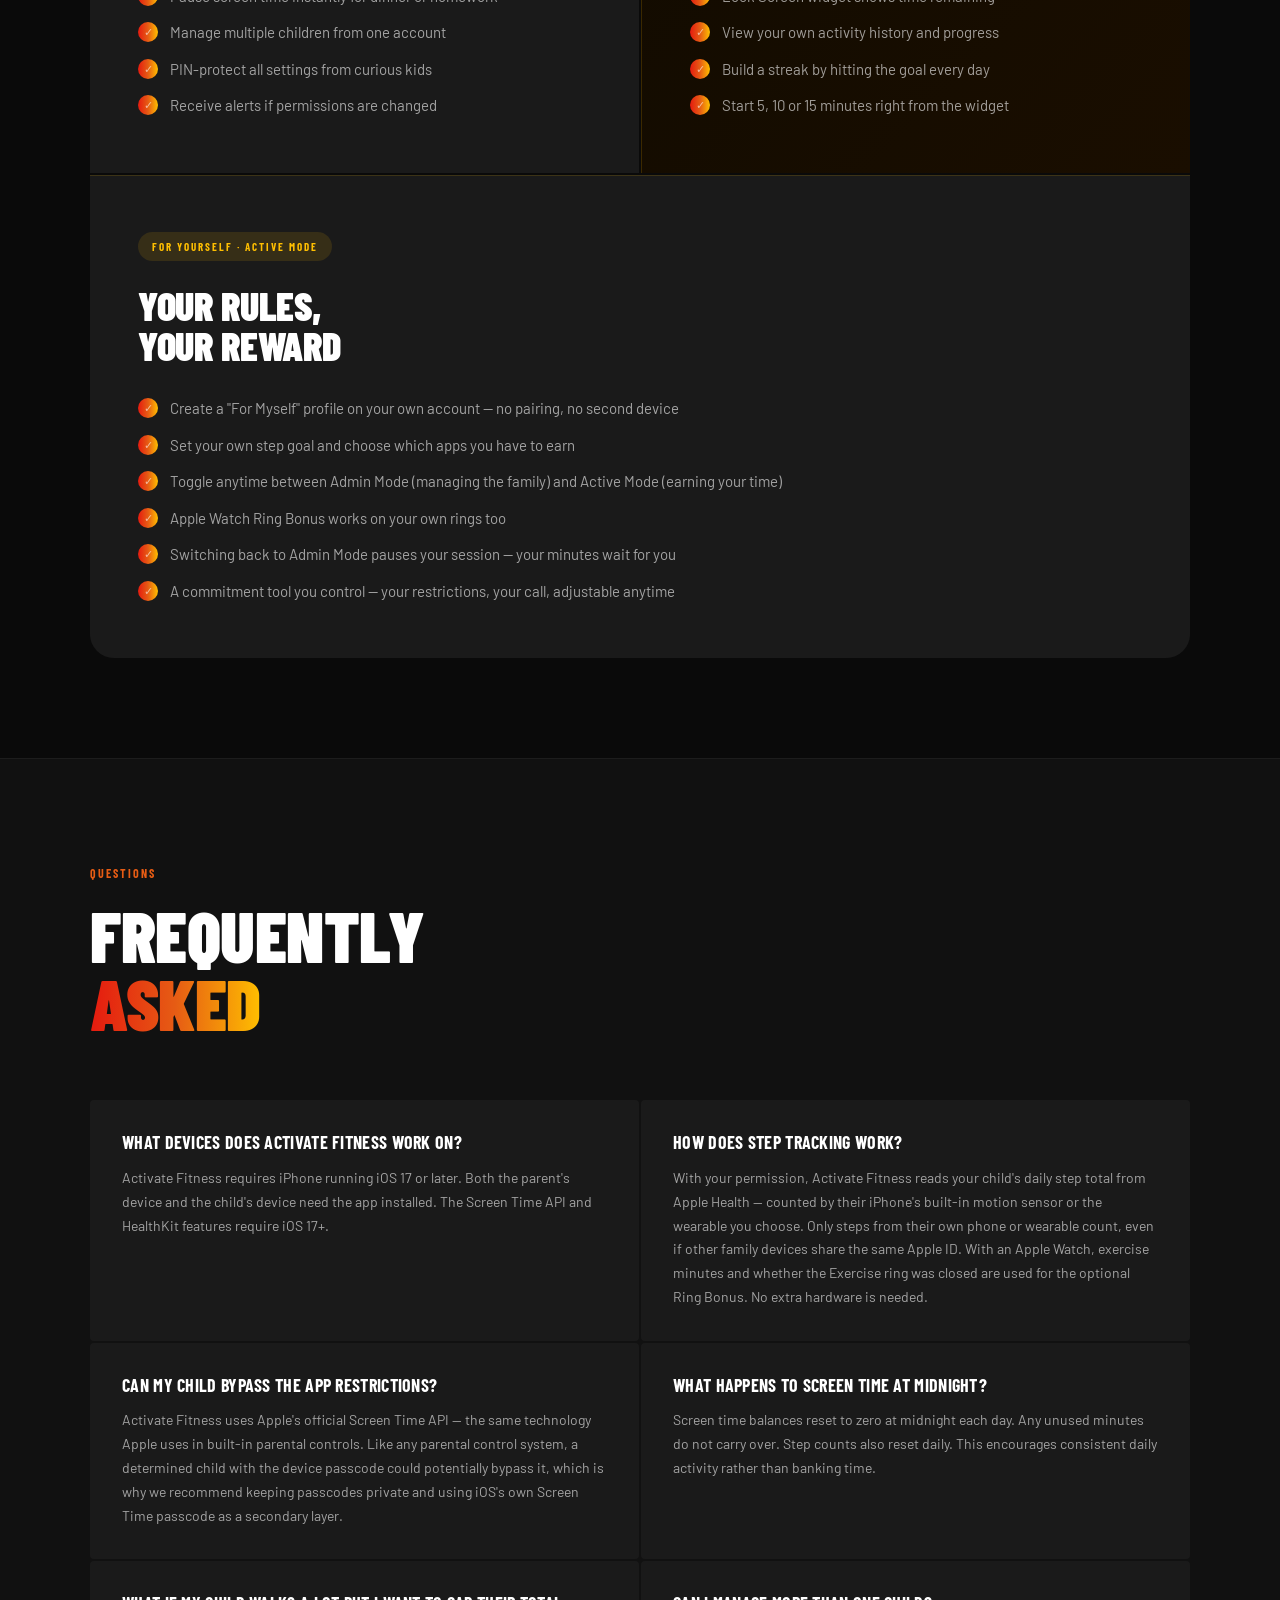
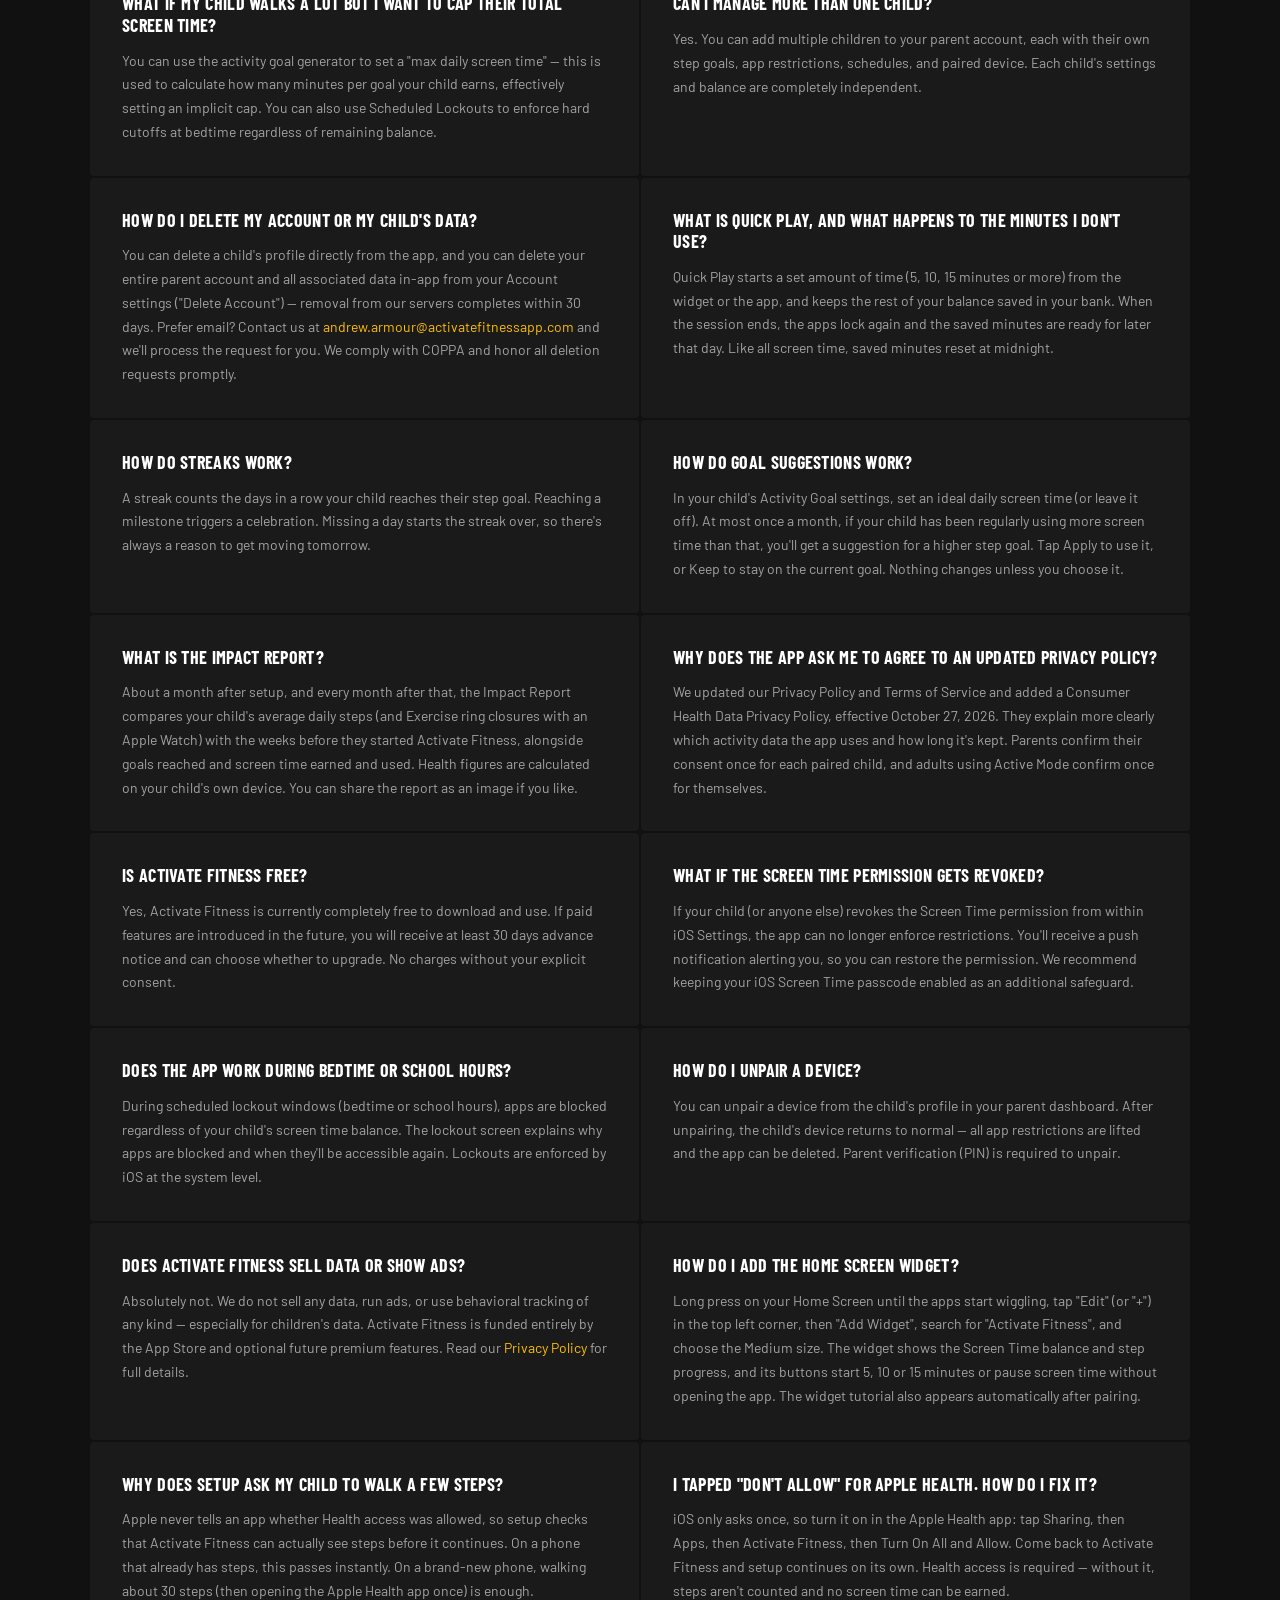
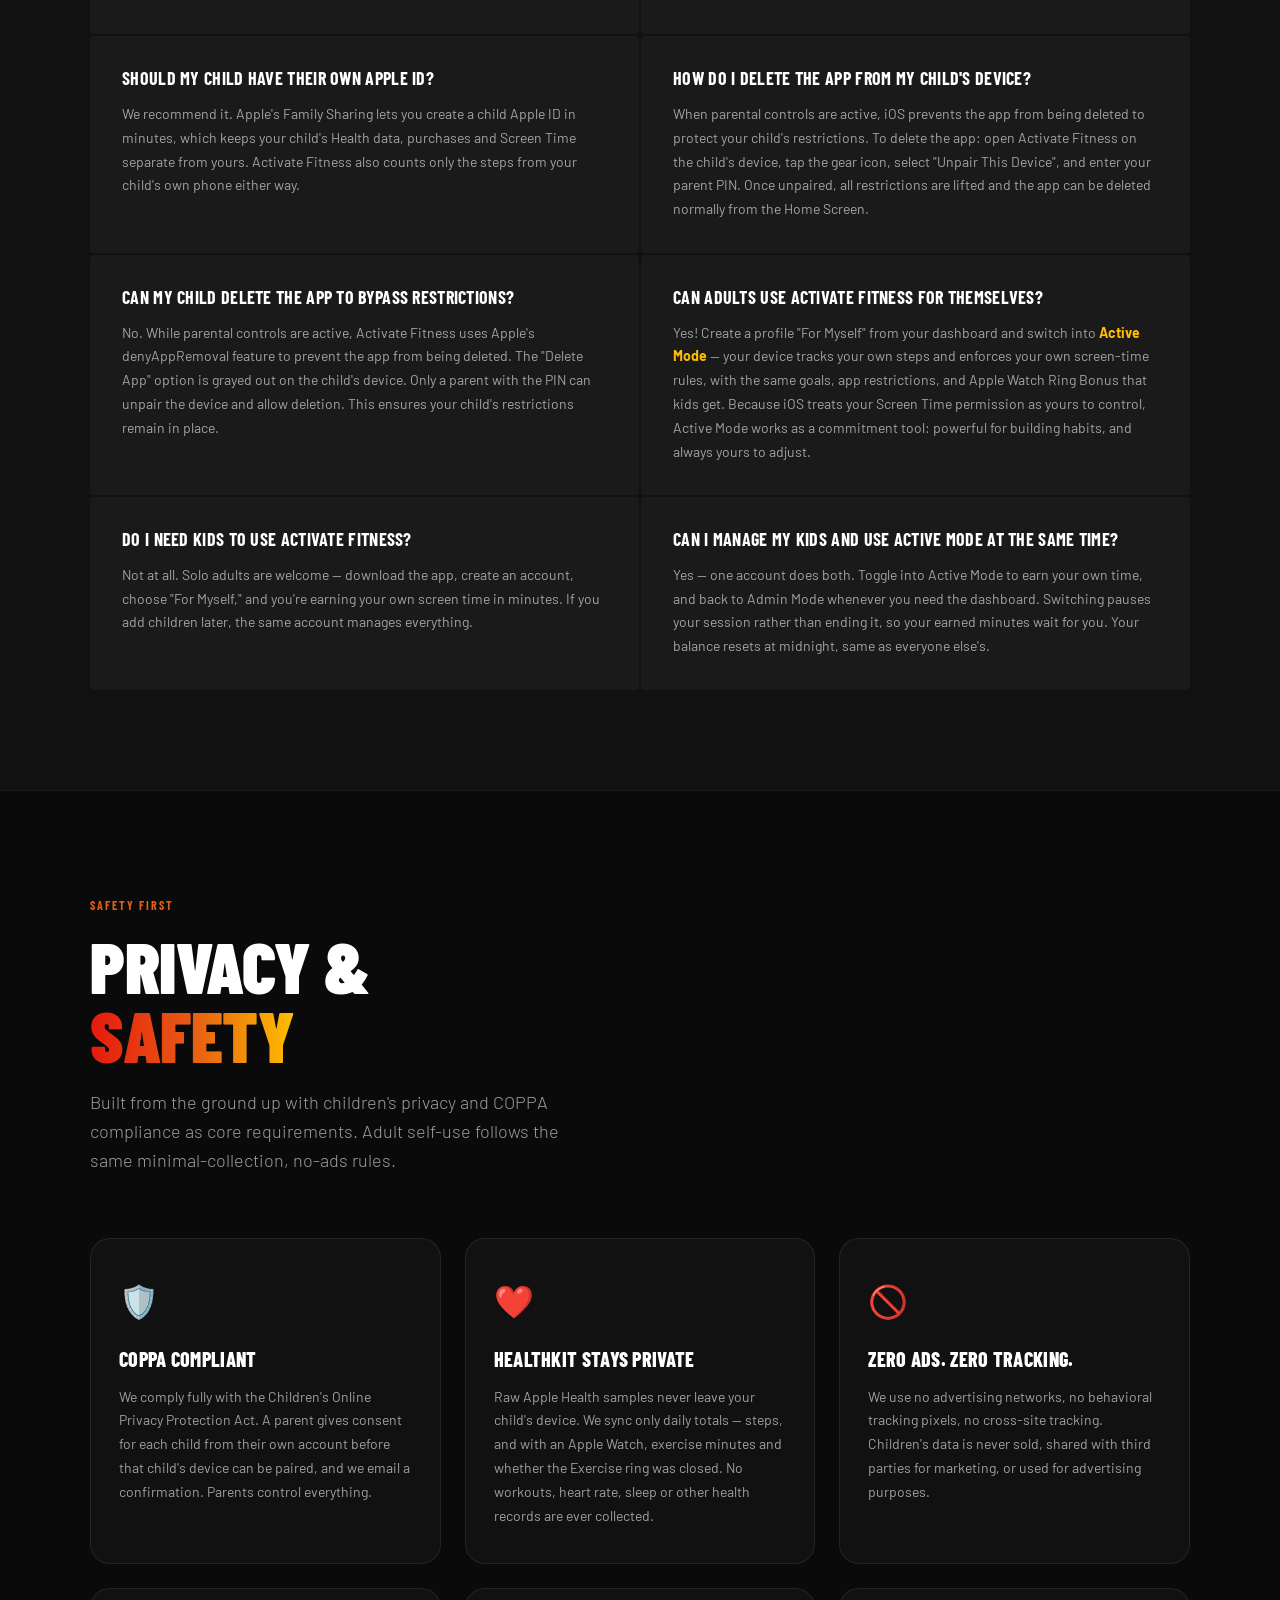
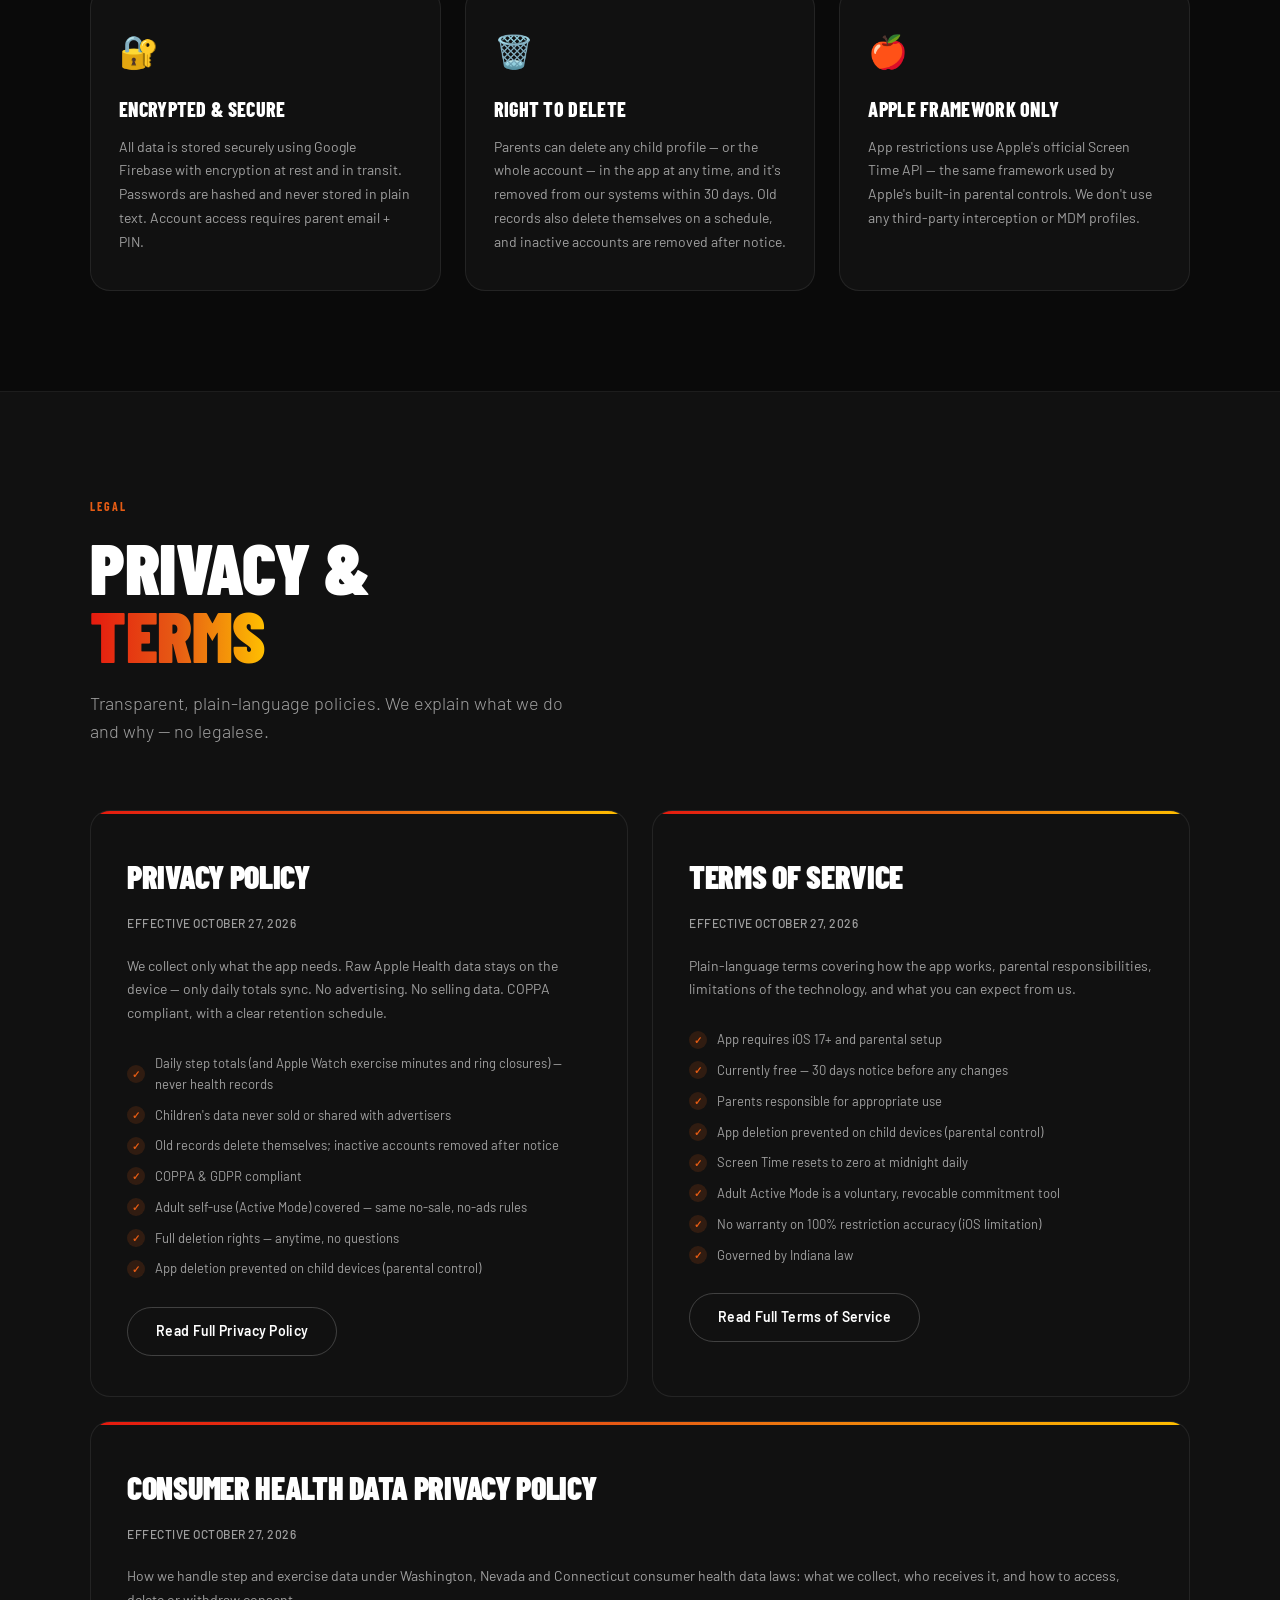
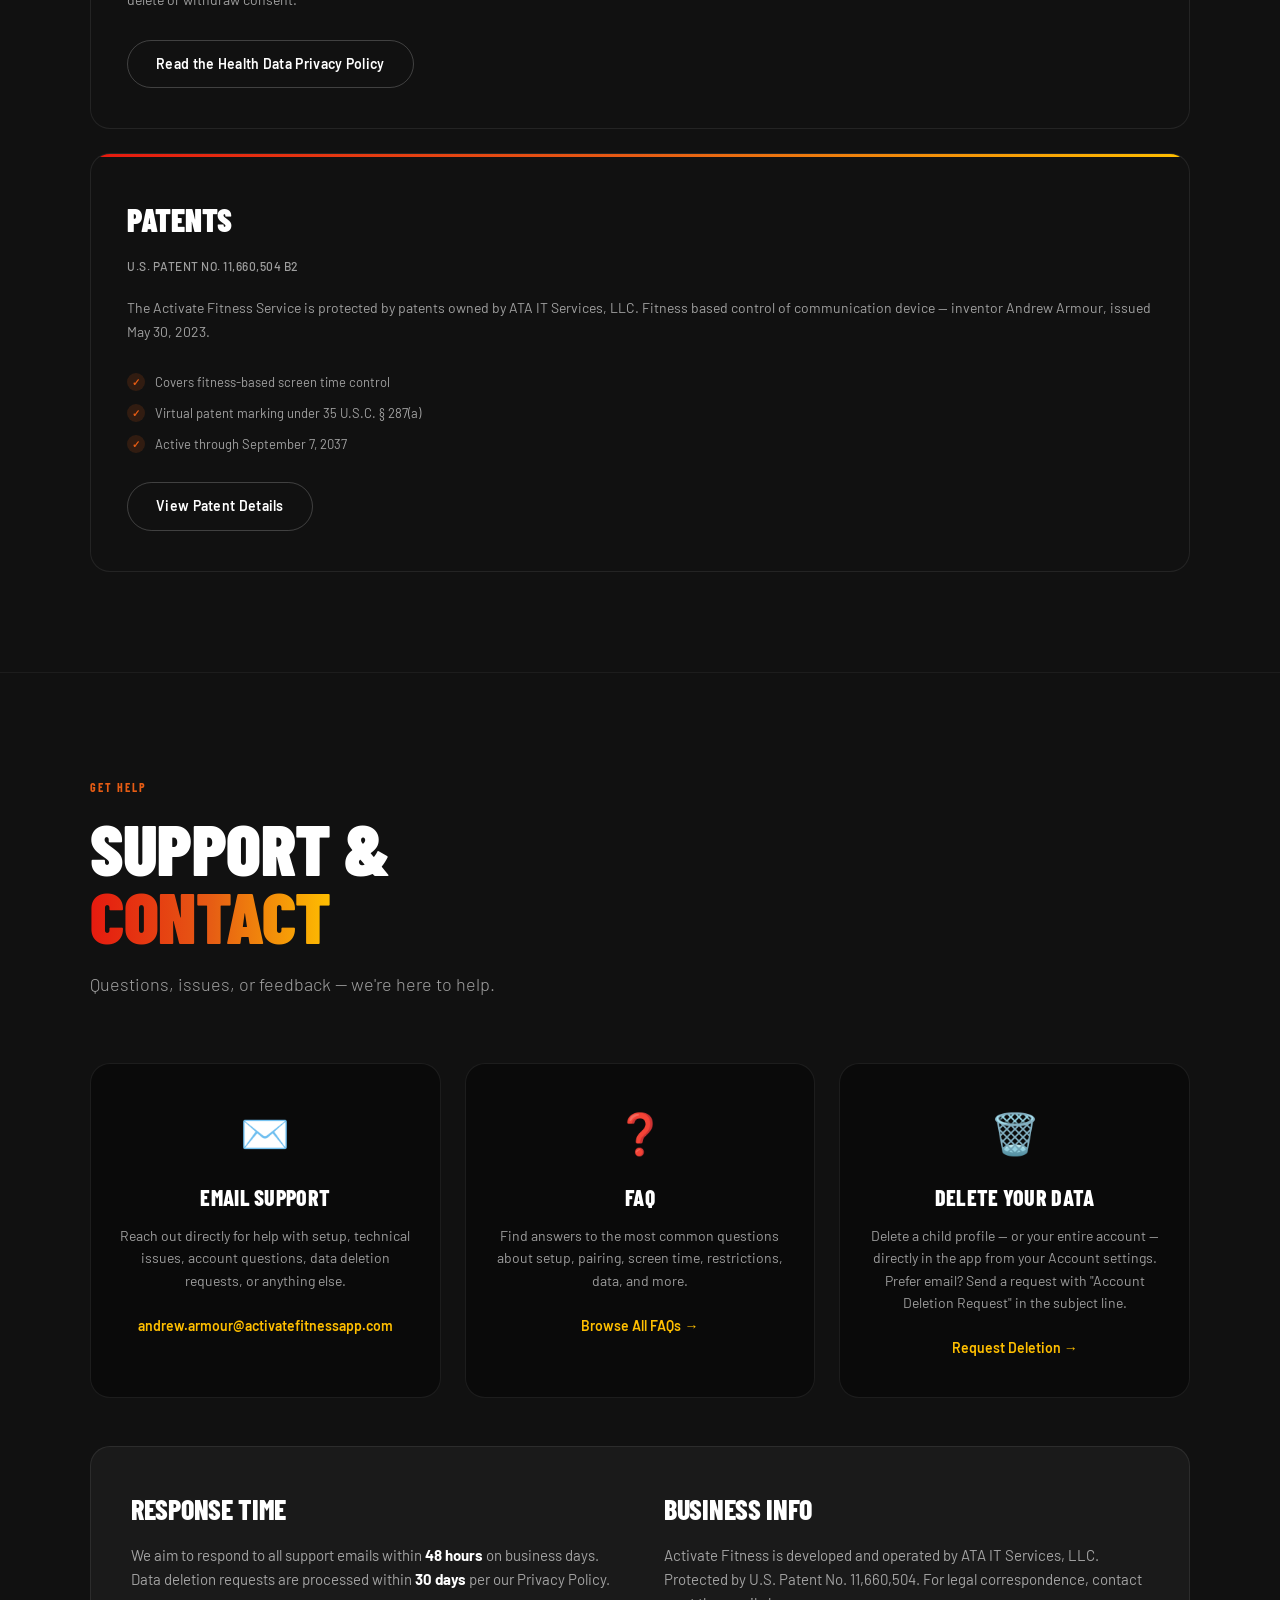
==== commit da70b1e9: "Homepage: streaks, goal suggestions, Impact Report + FAQs; legal pass - Feature cards, checklist ite" ====
--- a/index.html
+++ b/index.html
@@ -1560,6 +1560,22 @@
         <h3 class="feature-title">Parental Pause</h3>
         <p class="feature-desc">Need devices down for dinner, homework, or family time? Pause a child's screen time instantly from your dashboard — their apps lock the moment the notification arrives, and every earned minute is saved. Release it just as fast.</p>
       </div>
+      <!-- ADDED 10/26/26: streaks, goal suggestions, Impact Report -->
+      <div class="feature-card">
+        <div class="feature-icon-wrap">🔥</div>
+        <h3 class="feature-title">Streaks</h3>
+        <p class="feature-desc">Hit the step goal day after day to build a streak, with a celebration at each milestone. A simple, visible reason to get moving again tomorrow.</p>
+      </div>
+      <div class="feature-card">
+        <div class="feature-icon-wrap">🎯</div>
+        <h3 class="feature-title">Goal Suggestions</h3>
+        <p class="feature-desc">Set an ideal daily screen time, and once a month Activate Fitness suggests a higher step goal if your child is regularly using more. Apply it with one tap, or keep the current goal.</p>
+      </div>
+      <div class="feature-card">
+        <div class="feature-icon-wrap">📊</div>
+        <h3 class="feature-title">Monthly Impact Report</h3>
+        <p class="feature-desc">Each month, compare average daily steps (and Exercise ring closures with an Apple Watch) with the weeks before Activate Fitness, plus goals reached and screen time earned and used, in a card you can share.</p>
+      </div>
       <!-- ADDED 10/25/26: Quick Play + own-phone step counting -->
       <div class="feature-card">
         <div class="feature-icon-wrap">⏱️</div>
@@ -1642,6 +1658,8 @@
           <li><span class="check">✓</span>Configure bedtime and school hours lockouts</li>
           <li><span class="check">✓</span>Add bonus screen time as a reward instantly</li>
           <li><span class="check">✓</span>View activity history and daily step totals</li>
+          <li><span class="check">✓</span>Get a monthly goal suggestion and Impact Report</li>
+          <li><span class="check">✓</span>Pause screen time instantly for dinner or homework</li>
           <li><span class="check">✓</span>Manage multiple children from one account</li>
           <li><span class="check">✓</span>PIN-protect all settings from curious kids</li>
           <li><span class="check">✓</span>Receive alerts if permissions are changed</li>
@@ -1659,6 +1677,8 @@
           <li><span class="check">✓</span>Goal celebration animations when you hit your target</li>
           <li><span class="check">✓</span>Lock Screen widget shows time remaining</li>
           <li><span class="check">✓</span>View your own activity history and progress</li>
+          <li><span class="check">✓</span>Build a streak by hitting the goal every day</li>
+          <li><span class="check">✓</span>Start 5, 10 or 15 minutes right from the widget</li>
         </ul>
       </div>
       <!-- ADDED 7/16/26: Active Mode panel — adult self-use -->
@@ -1713,6 +1733,27 @@
       <div class="faq-item">
         <div class="faq-q">How do I delete my account or my child's data?</div>
         <div class="faq-a">You can delete a child's profile directly from the app, and you can delete your entire parent account and all associated data in-app from your Account settings ("Delete Account") — removal from our servers completes within 30 days. Prefer email? Contact us at <a href="mailto:andrew.armour@activatefitnessapp.com">andrew.armour@activatefitnessapp.com</a> and we'll process the request for you. We comply with COPPA and honor all deletion requests promptly.</div>
+      </div>
+      <!-- ADDED 10/26/26: FAQs for the October 2026 update -->
+      <div class="faq-item">
+        <div class="faq-q">What is Quick Play, and what happens to the minutes I don't use?</div>
+        <div class="faq-a">Quick Play starts a set amount of time (5, 10, 15 minutes or more) from the widget or the app, and keeps the rest of your balance saved in your bank. When the session ends, the apps lock again and the saved minutes are ready for later that day. Like all screen time, saved minutes reset at midnight.</div>
+      </div>
+      <div class="faq-item">
+        <div class="faq-q">How do streaks work?</div>
+        <div class="faq-a">A streak counts the days in a row your child reaches their step goal. Reaching a milestone triggers a celebration. Missing a day starts the streak over, so there's always a reason to get moving tomorrow.</div>
+      </div>
+      <div class="faq-item">
+        <div class="faq-q">How do goal suggestions work?</div>
+        <div class="faq-a">In your child's Activity Goal settings, set an ideal daily screen time (or leave it off). At most once a month, if your child has been regularly using more screen time than that, you'll get a suggestion for a higher step goal. Tap Apply to use it, or Keep to stay on the current goal. Nothing changes unless you choose it.</div>
+      </div>
+      <div class="faq-item">
+        <div class="faq-q">What is the Impact Report?</div>
+        <div class="faq-a">About a month after setup, and every month after that, the Impact Report compares your child's average daily steps (and Exercise ring closures with an Apple Watch) with the weeks before they started Activate Fitness, alongside goals reached and screen time earned and used. Health figures are calculated on your child's own device. You can share the report as an image if you like.</div>
+      </div>
+      <div class="faq-item">
+        <div class="faq-q">Why does the app ask me to agree to an updated Privacy Policy?</div>
+        <div class="faq-a">We updated our Privacy Policy and Terms of Service and added a Consumer Health Data Privacy Policy, effective October 27, 2026. They explain more clearly which activity data the app uses and how long it's kept. Parents confirm their consent once for each paired child, and adults using Active Mode confirm once for themselves.</div>
       </div>
       <div class="faq-item">
         <div class="faq-q">Is Activate Fitness free?</div>
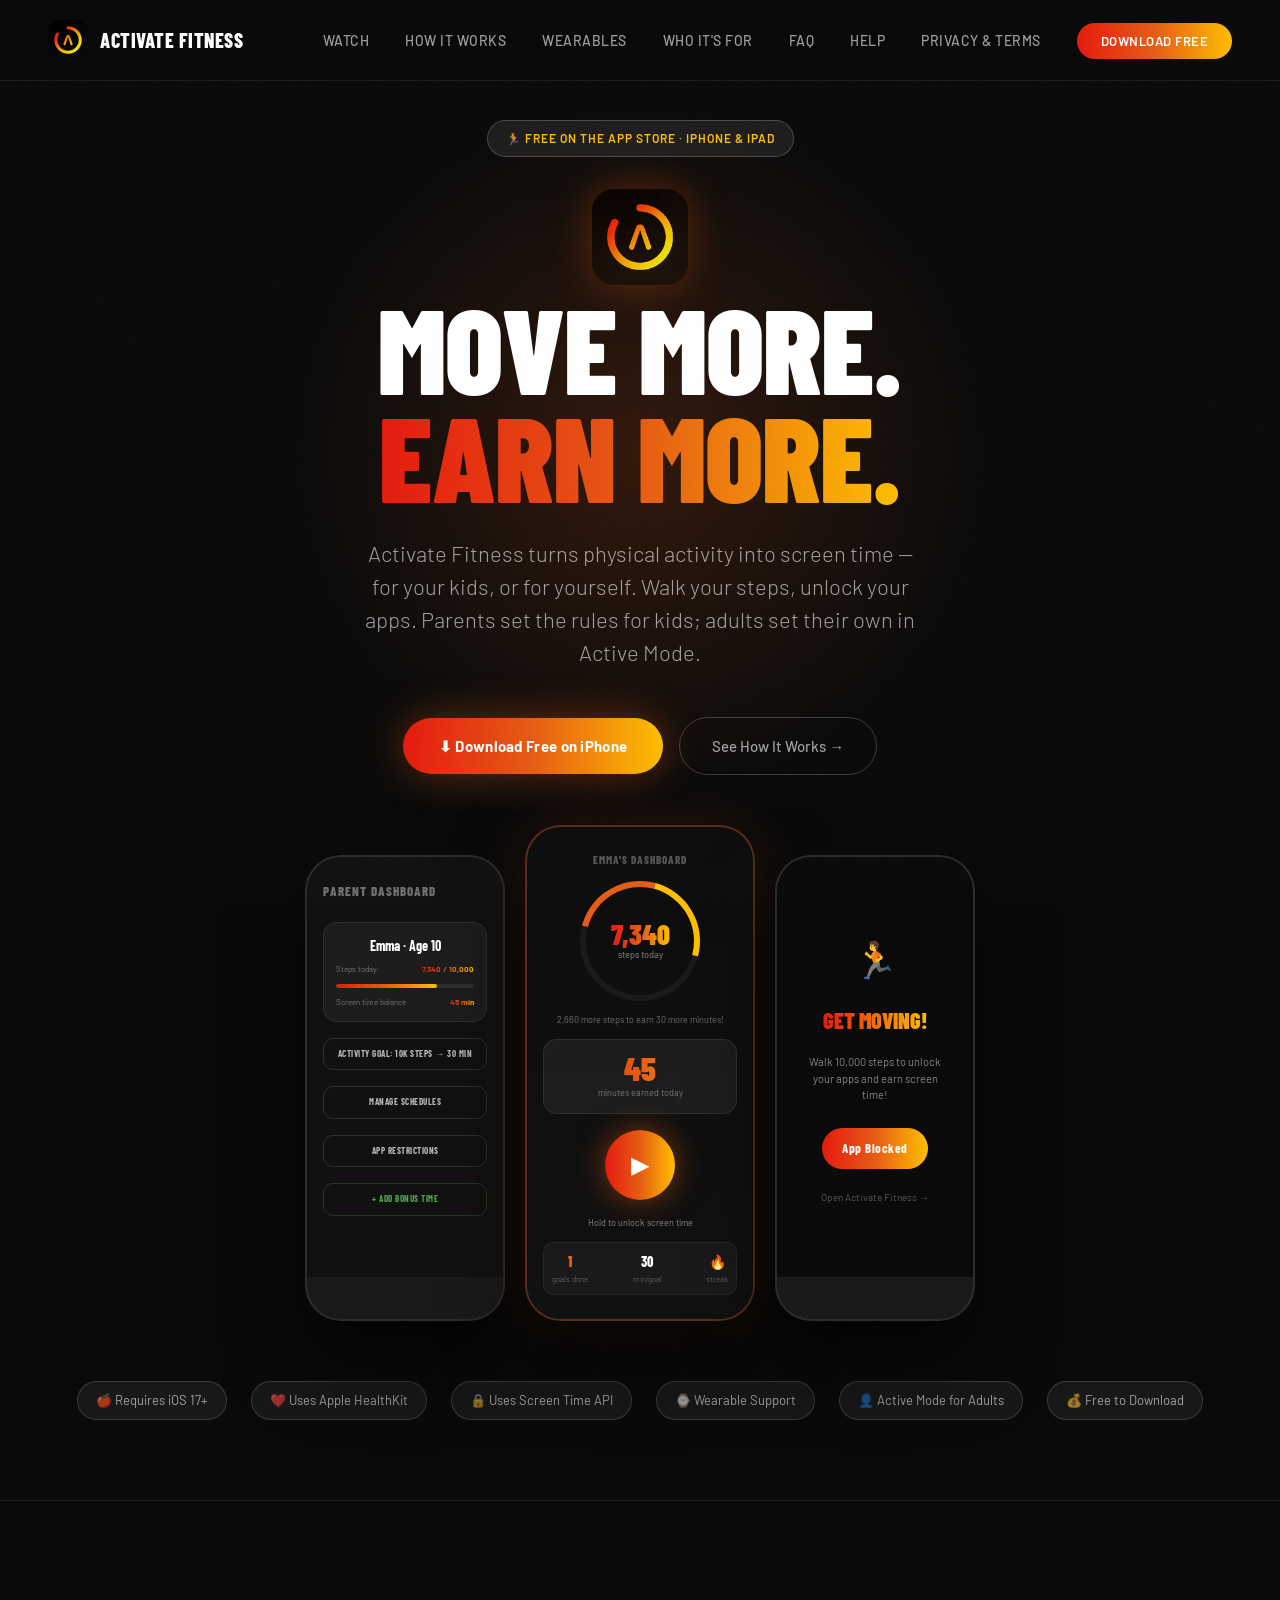
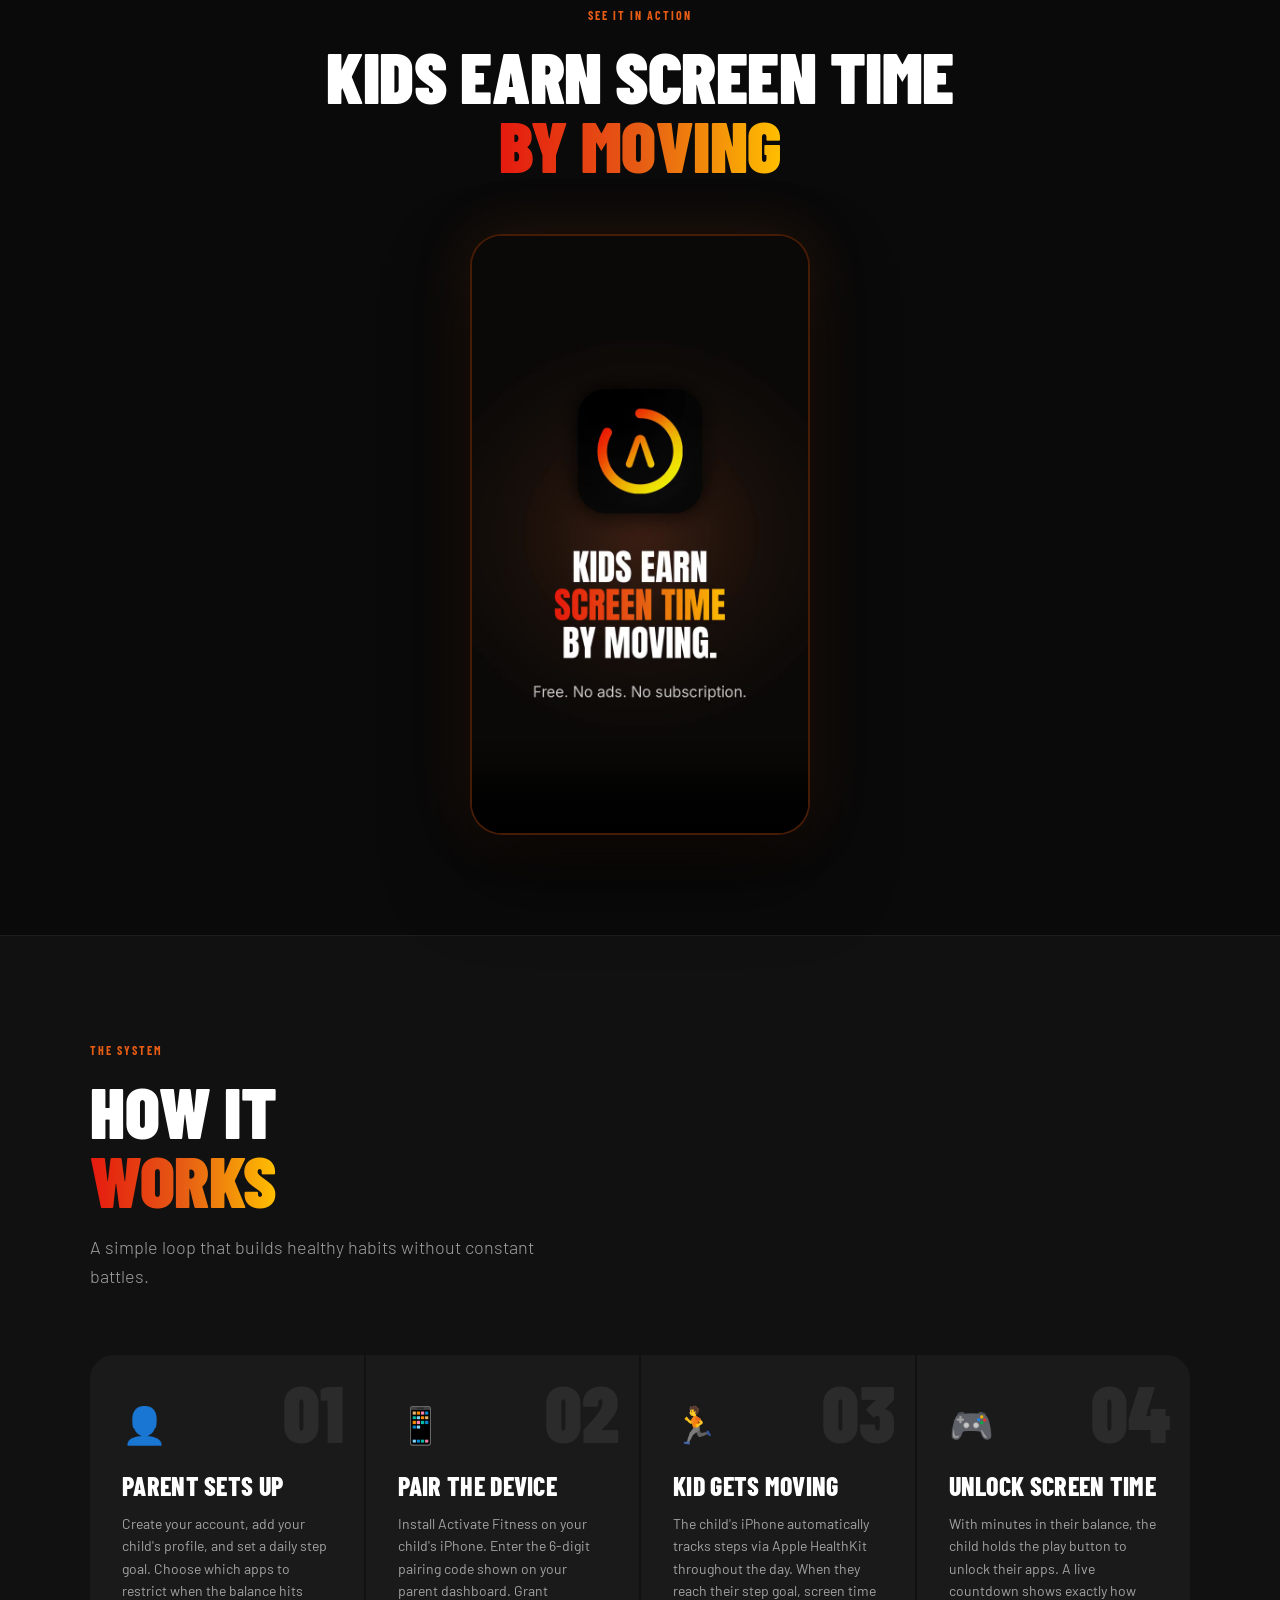
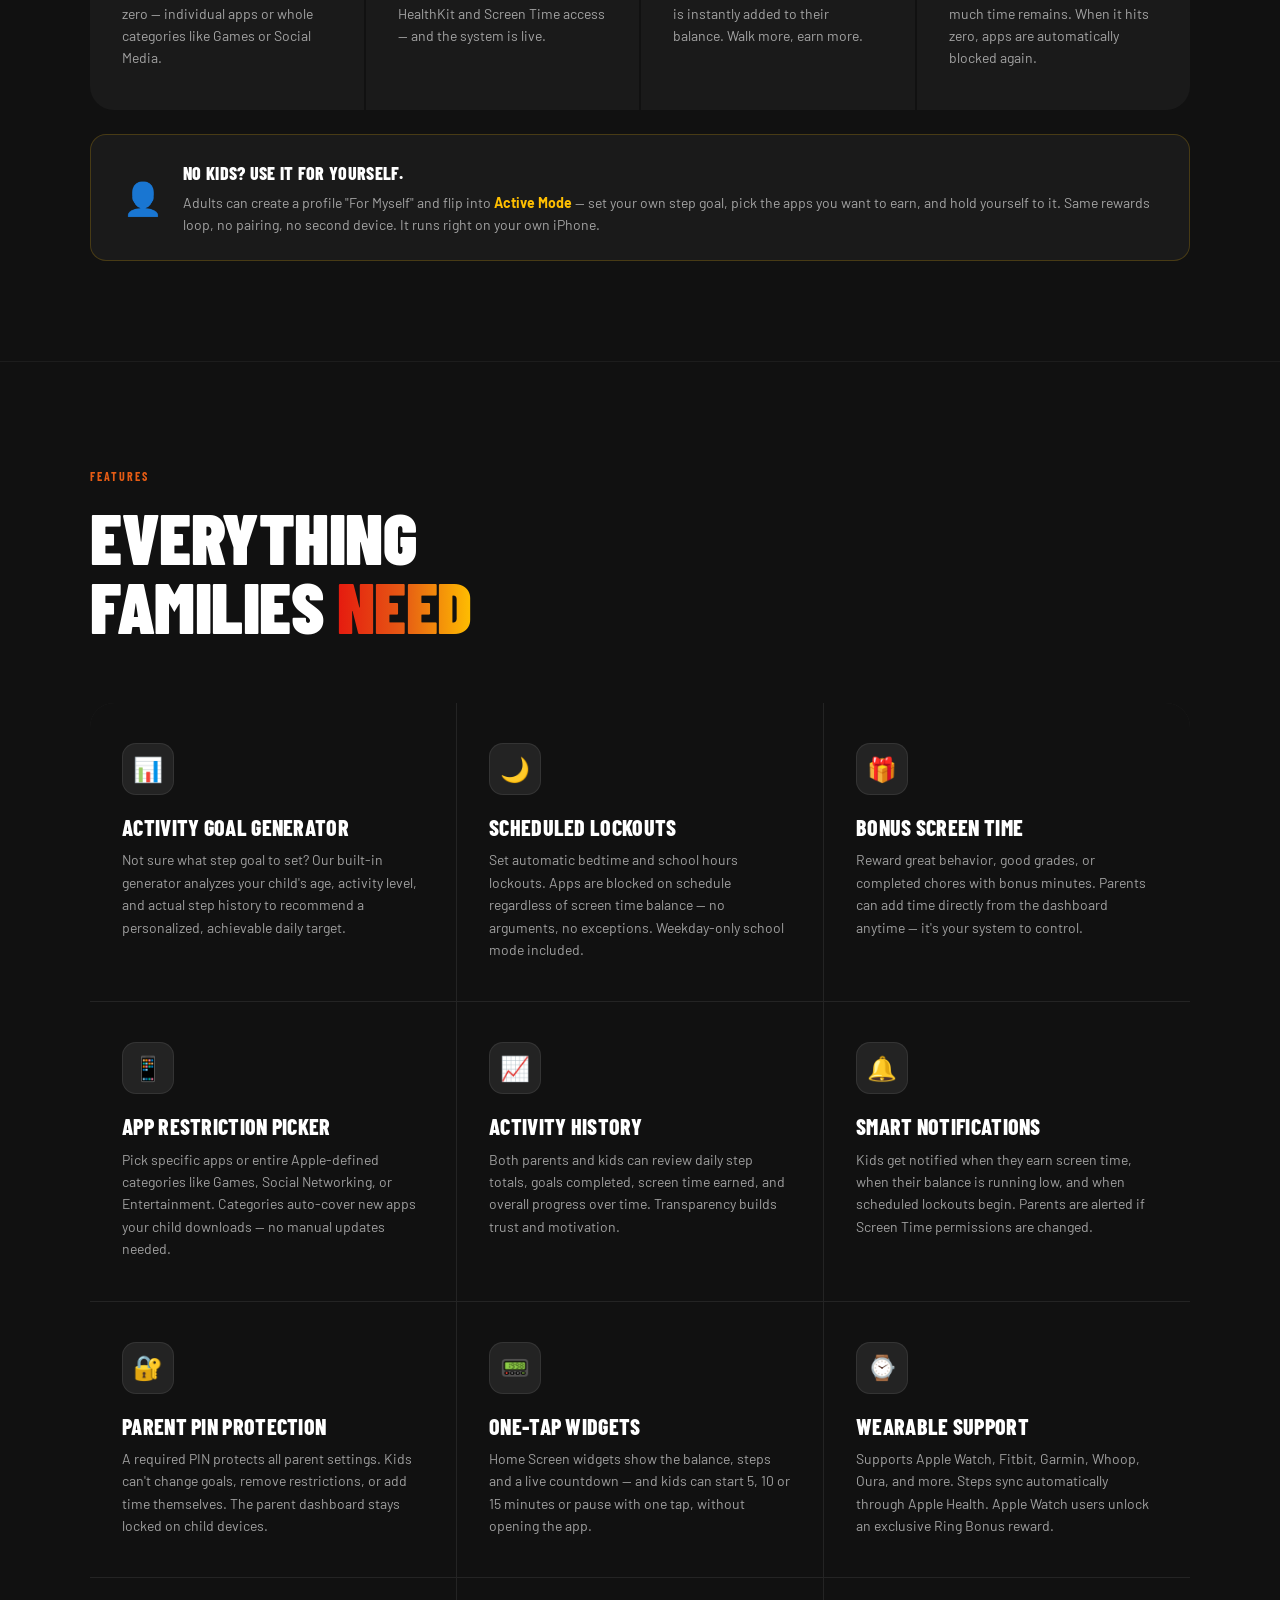
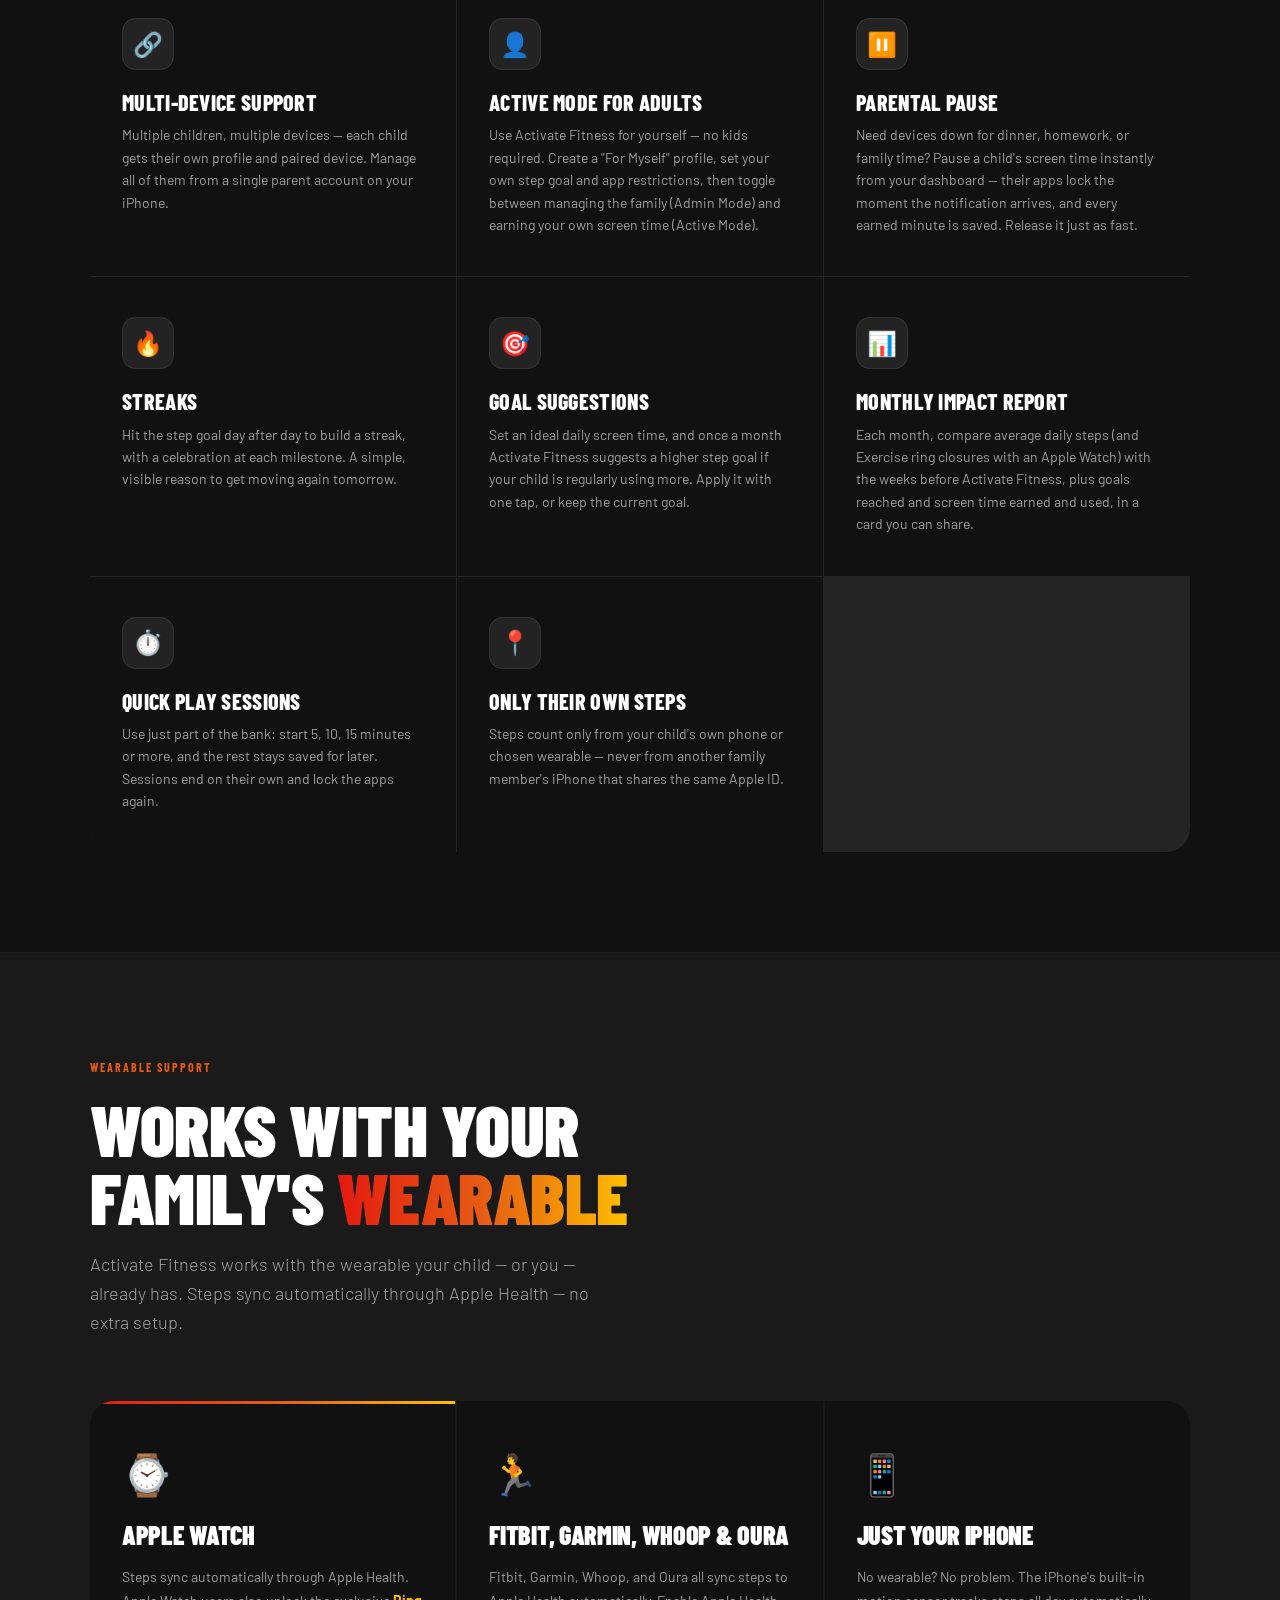
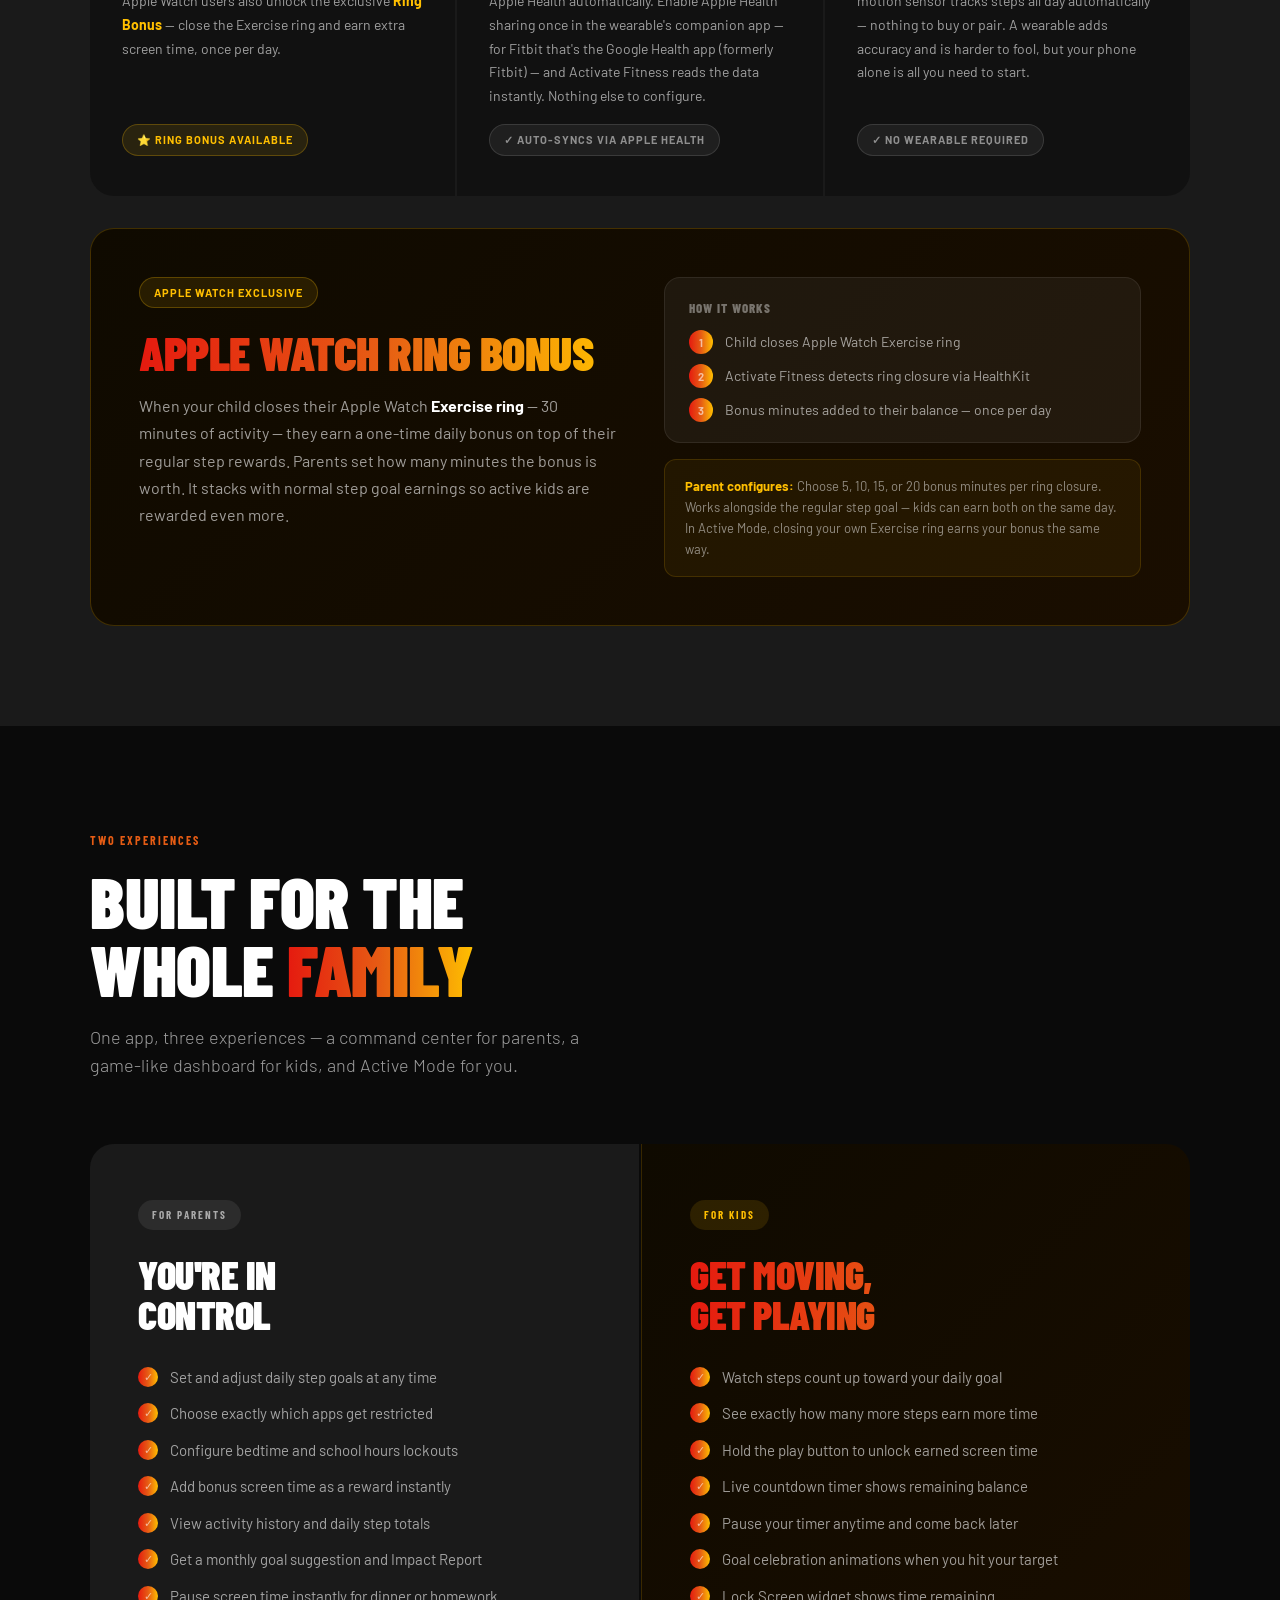
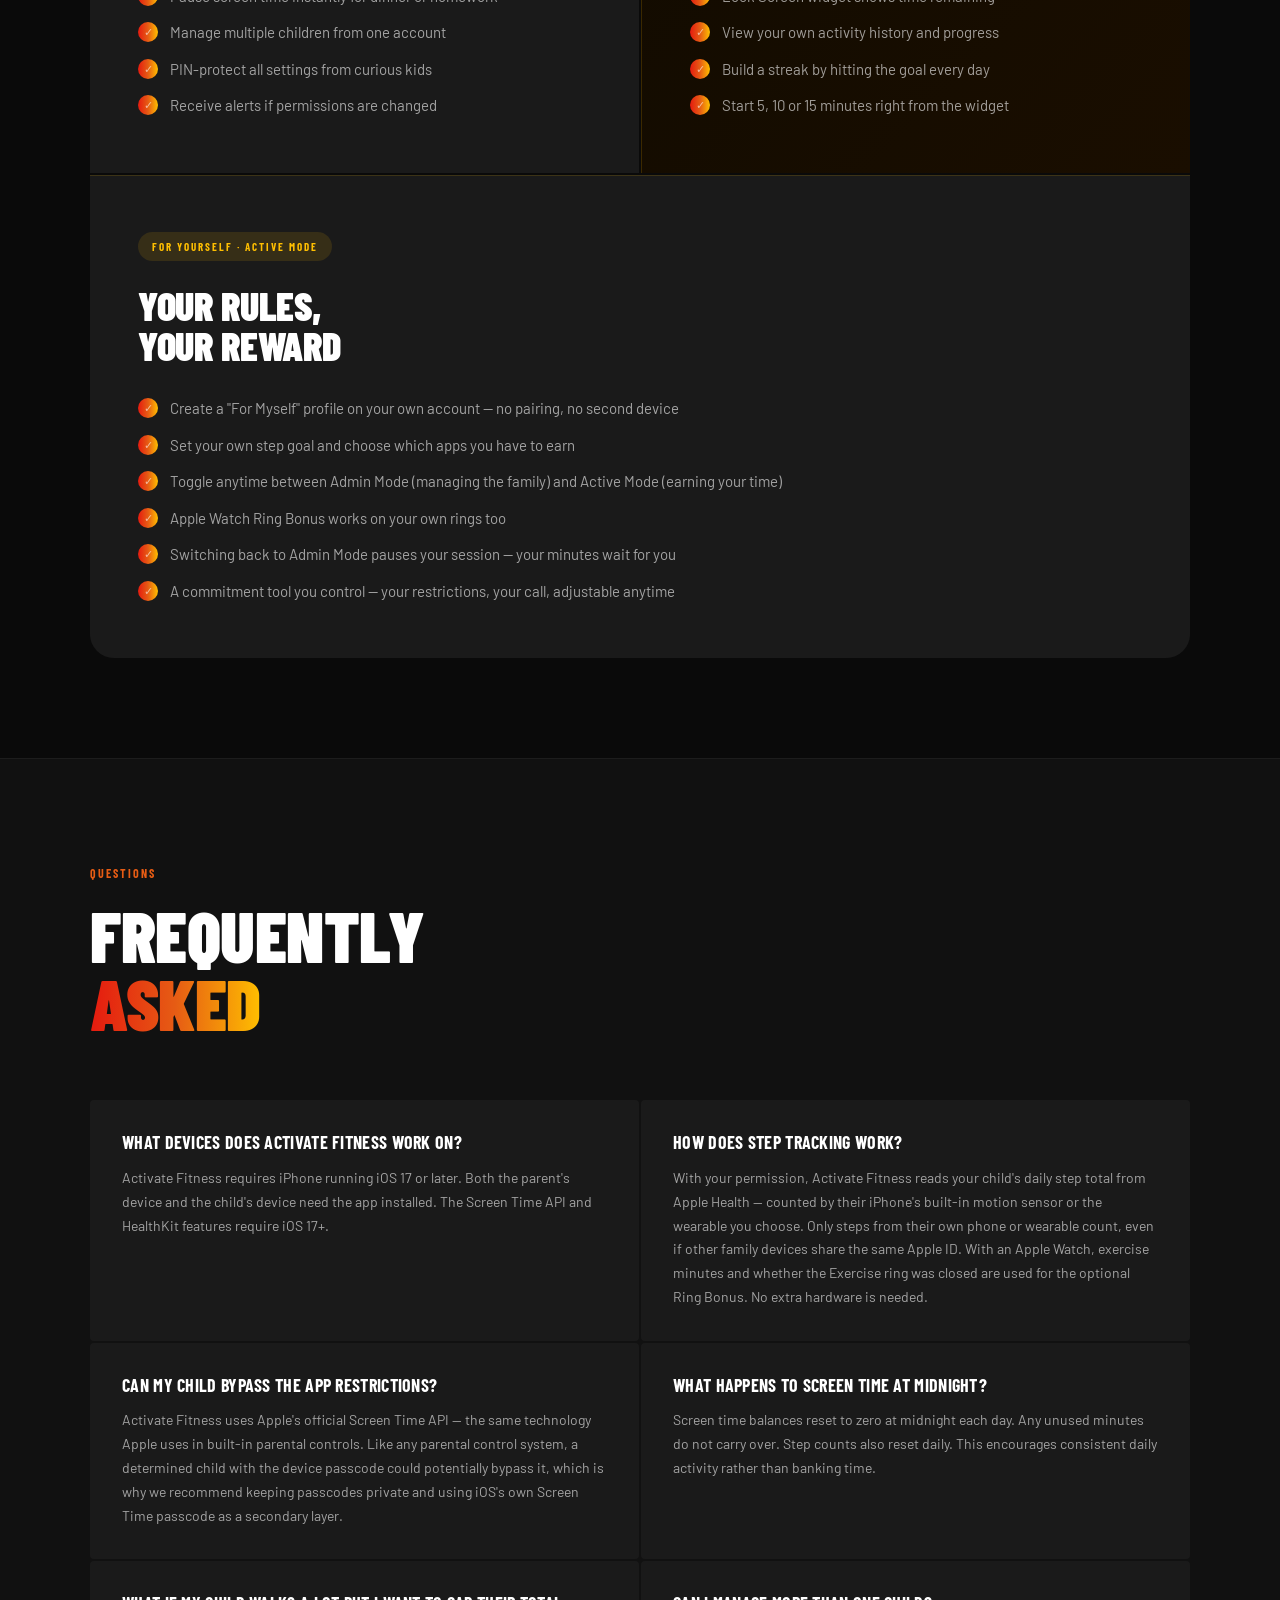
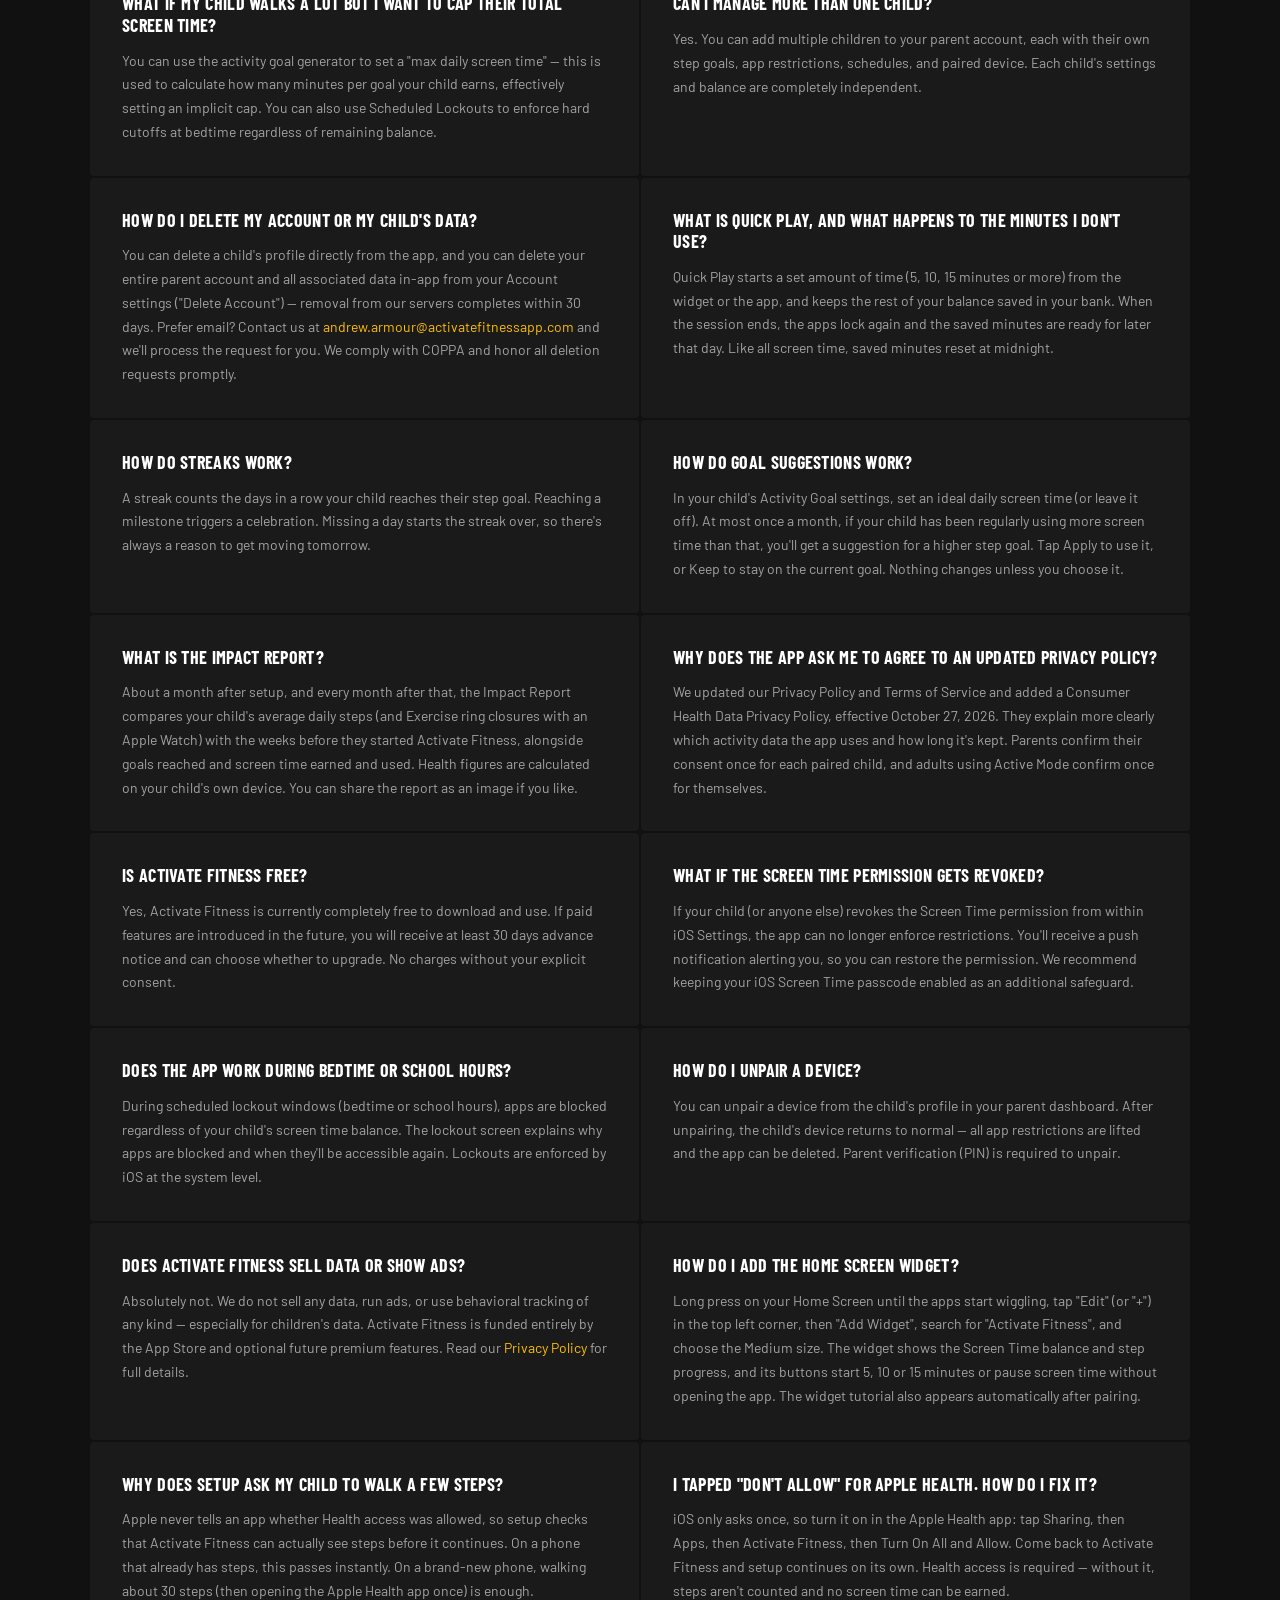
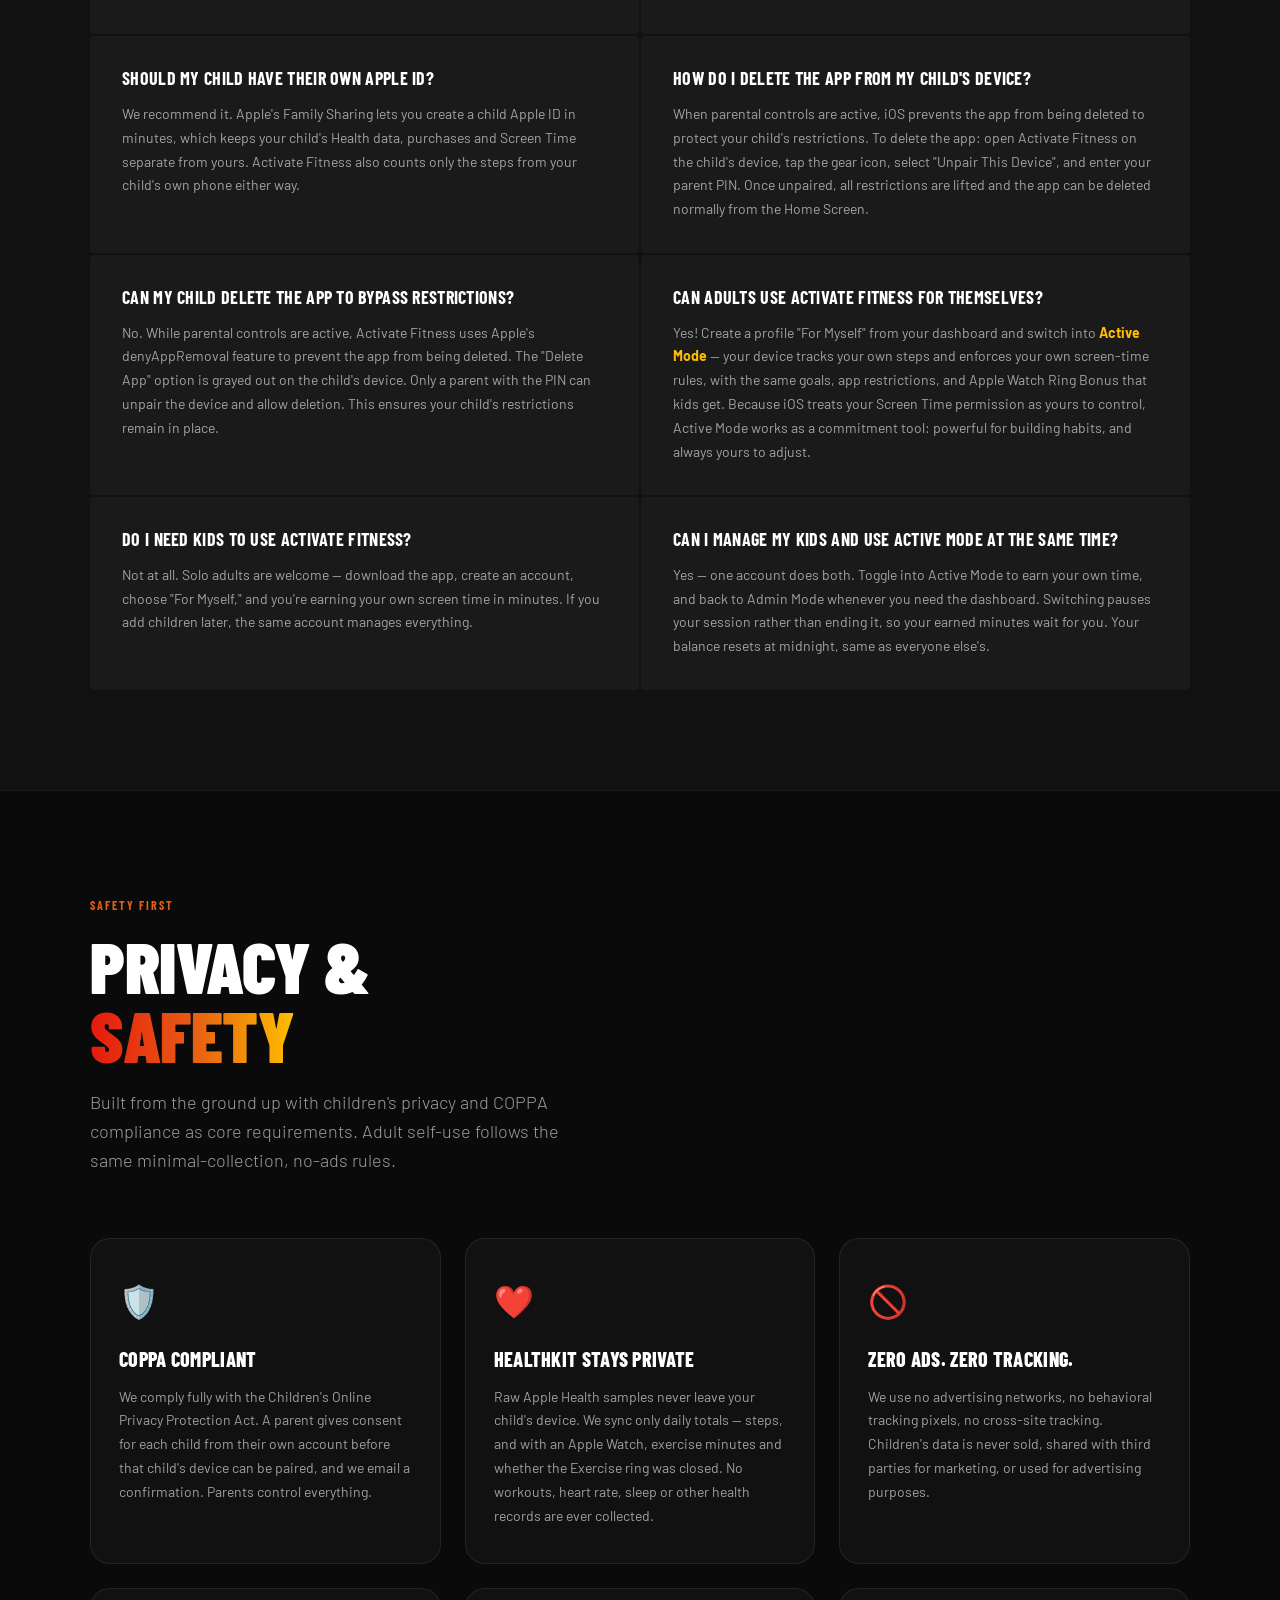
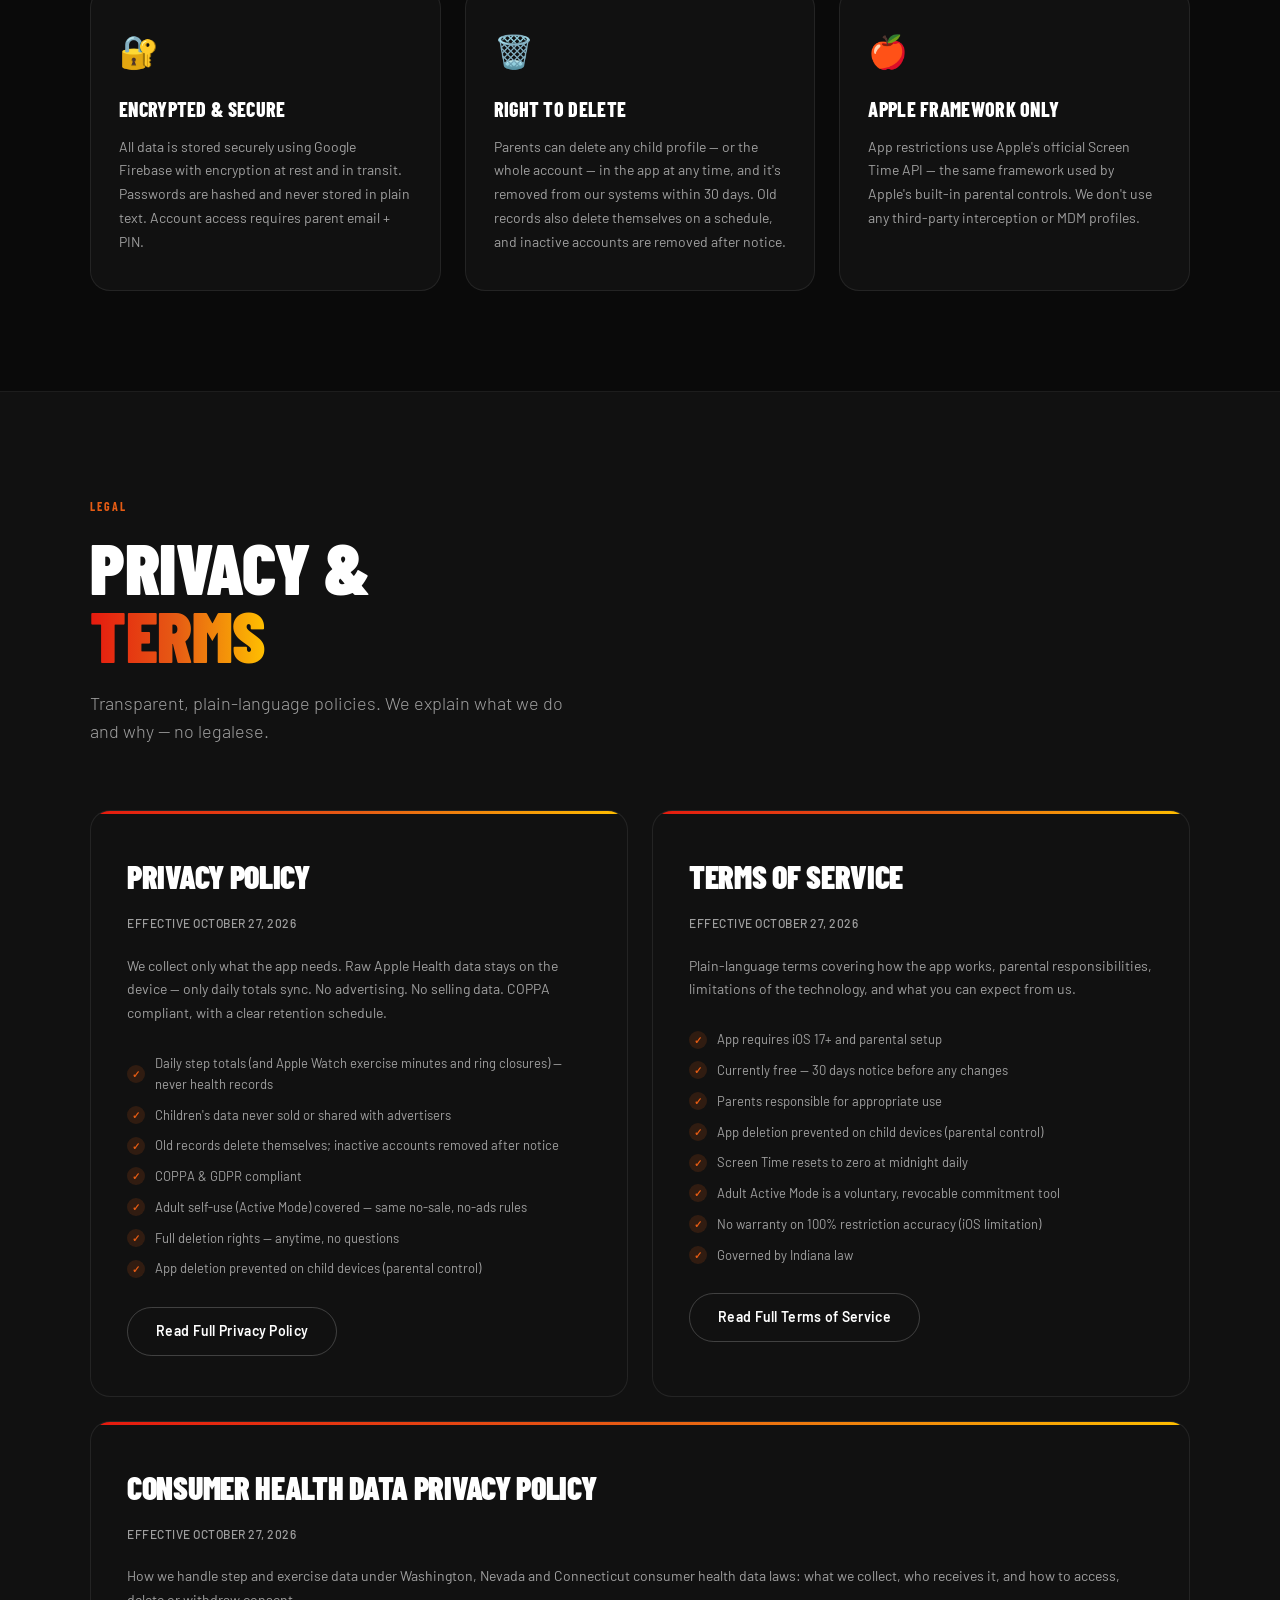
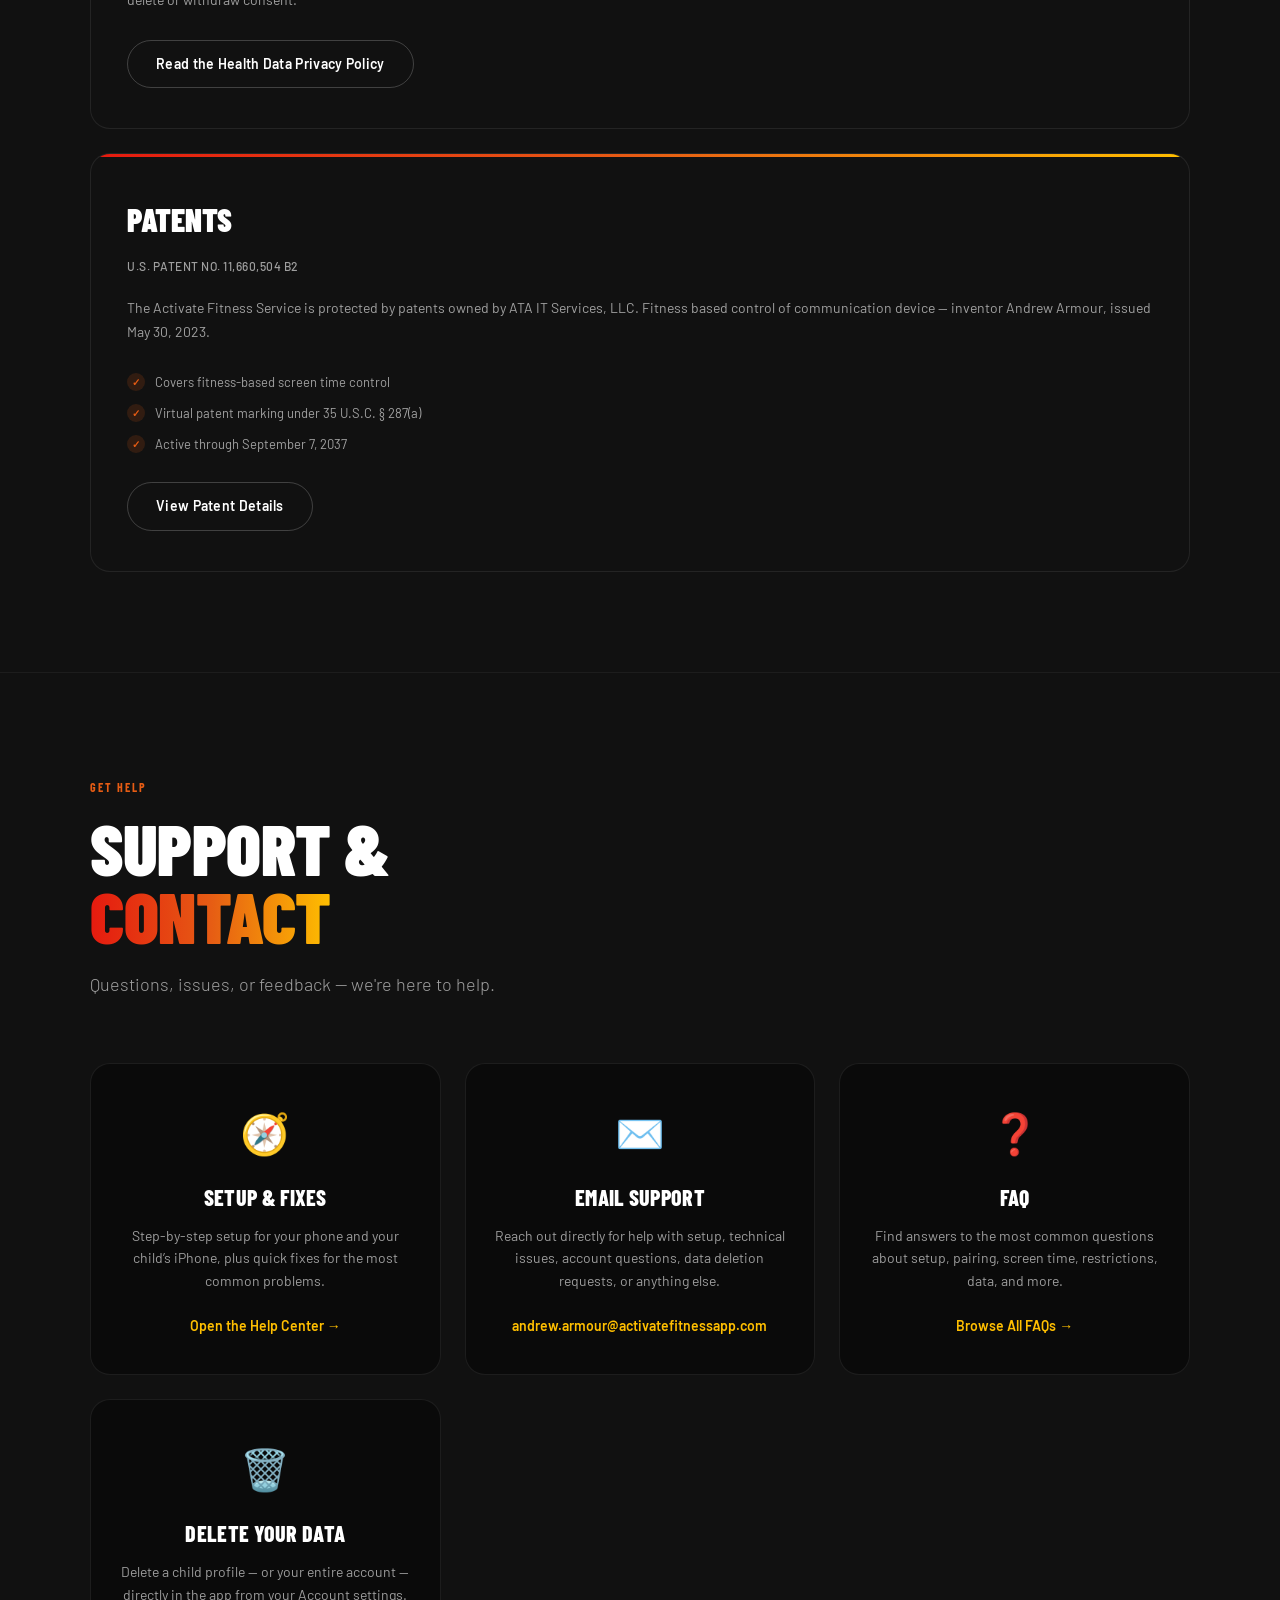
==== commit 83d59a94: "Help center: /help/ home, setup guide, troubleshooting; homepage Help links Co-Authored-By: Claude O" ====
--- a/index.html
+++ b/index.html
@@ -1319,7 +1319,7 @@
     <li><a href="#wearables">Wearables</a></li>
     <li><a href="#experience">Who It's For</a></li>
     <li><a href="#faq">FAQ</a></li>
-    <li><a href="#support">Support</a></li>
+    <li><a href="/help/">Help</a></li>
     <li><a href="#legal">Privacy & Terms</a></li>
     <li><a href="https://apps.apple.com/app/id6760926366" class="nav-cta" target="_blank" rel="noopener">Download Free</a></li>
   </ul>
@@ -1933,6 +1933,13 @@
       <p class="section-subtitle">Questions, issues, or feedback — we're here to help.</p>
     </div>
     <div class="support-cards animate-on-scroll">
+      <!-- ADDED 11/6/26: help center first, so most questions are answered without an email. -->
+      <div class="support-card">
+        <div class="support-card-icon">🧭</div>
+        <h3 class="support-card-title">Setup &amp; Fixes</h3>
+        <p class="support-card-desc">Step-by-step setup for your phone and your child&rsquo;s iPhone, plus quick fixes for the most common problems.</p>
+        <a href="/help/" class="support-link">Open the Help Center →</a>
+      </div>
       <div class="support-card">
         <div class="support-card-icon">✉️</div>
         <h3 class="support-card-title">Email Support</h3>
@@ -2002,6 +2009,8 @@
     <div class="footer-col">
       <div class="footer-col-title">Help</div>
       <ul>
+        <li><a href="/help/setup/">Setup Guide</a></li>
+        <li><a href="/help/troubleshooting/">Troubleshooting</a></li>
         <li><a href="#faq">FAQ</a></li>
         <li><a href="#support">Contact Support</a></li>
         <li><a href="mailto:andrew.armour@activatefitnessapp.com?subject=Account%20Deletion%20Request">Delete My Data</a></li>
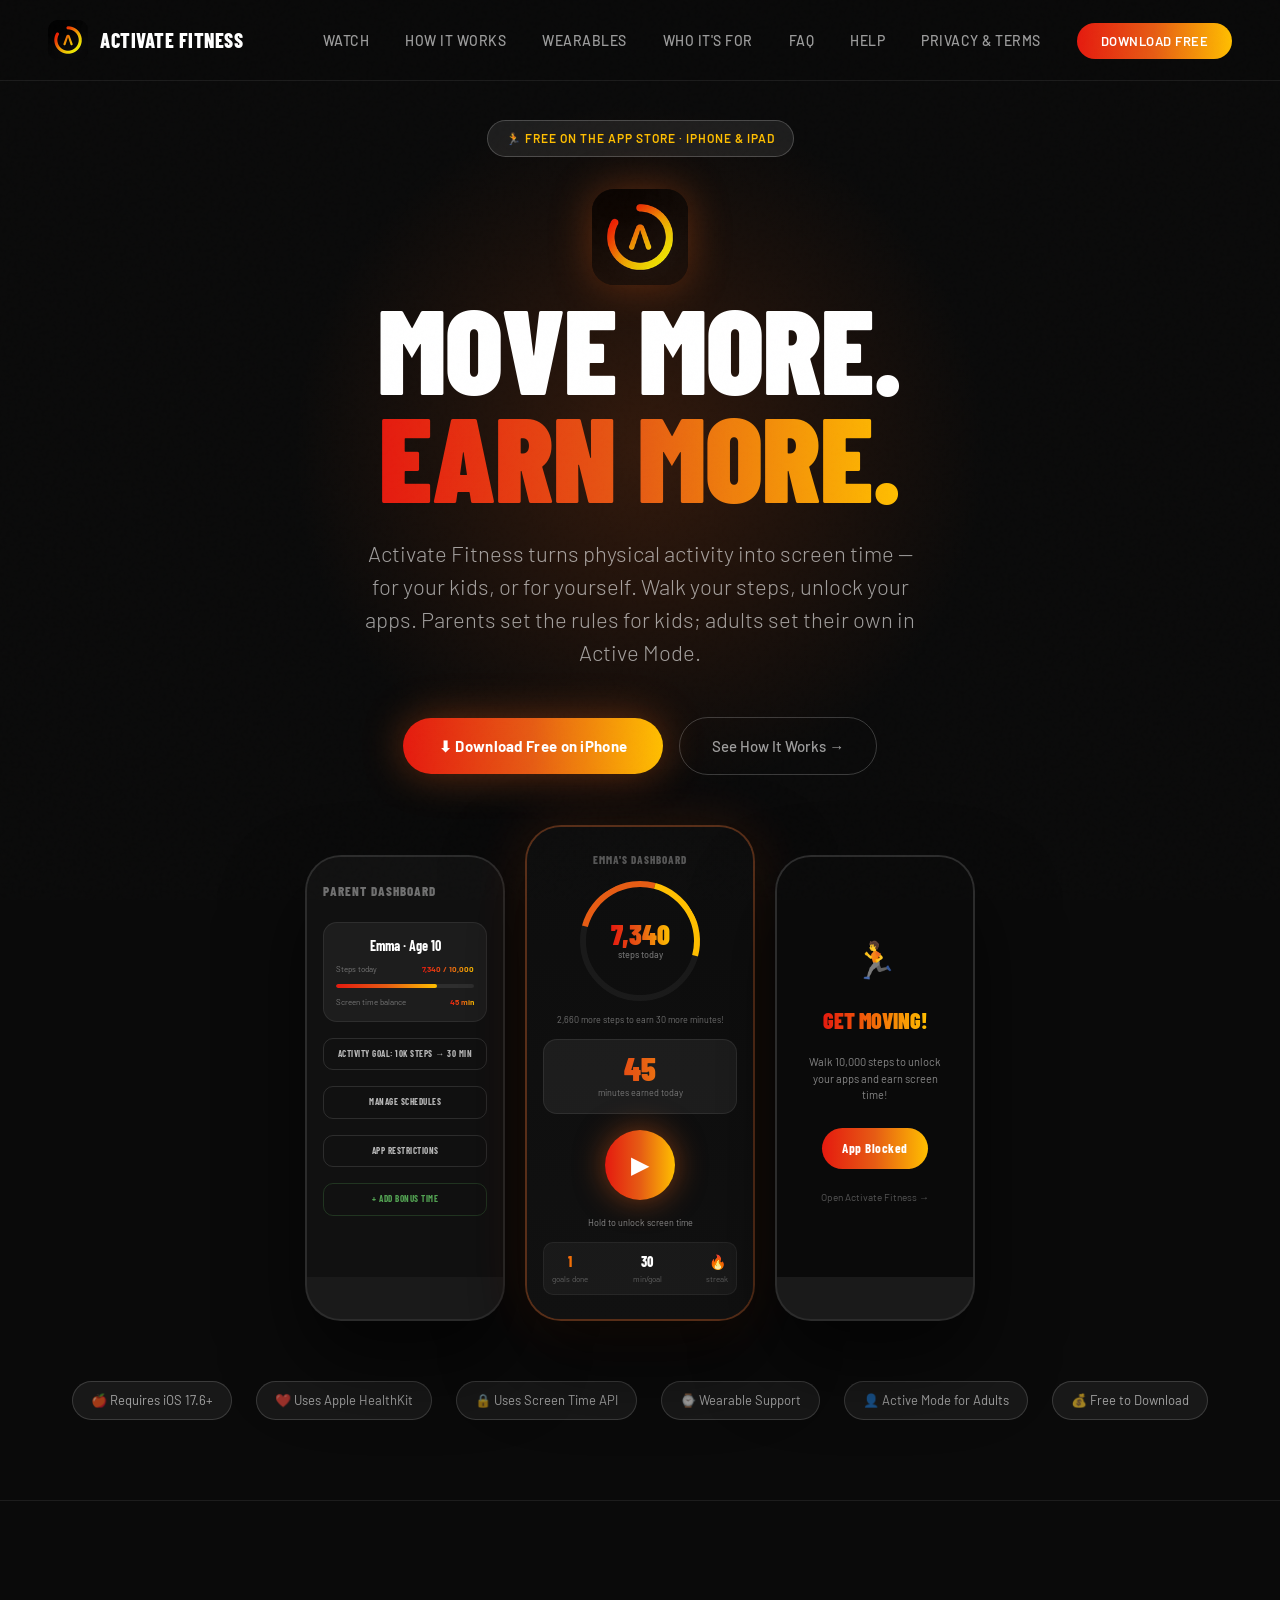
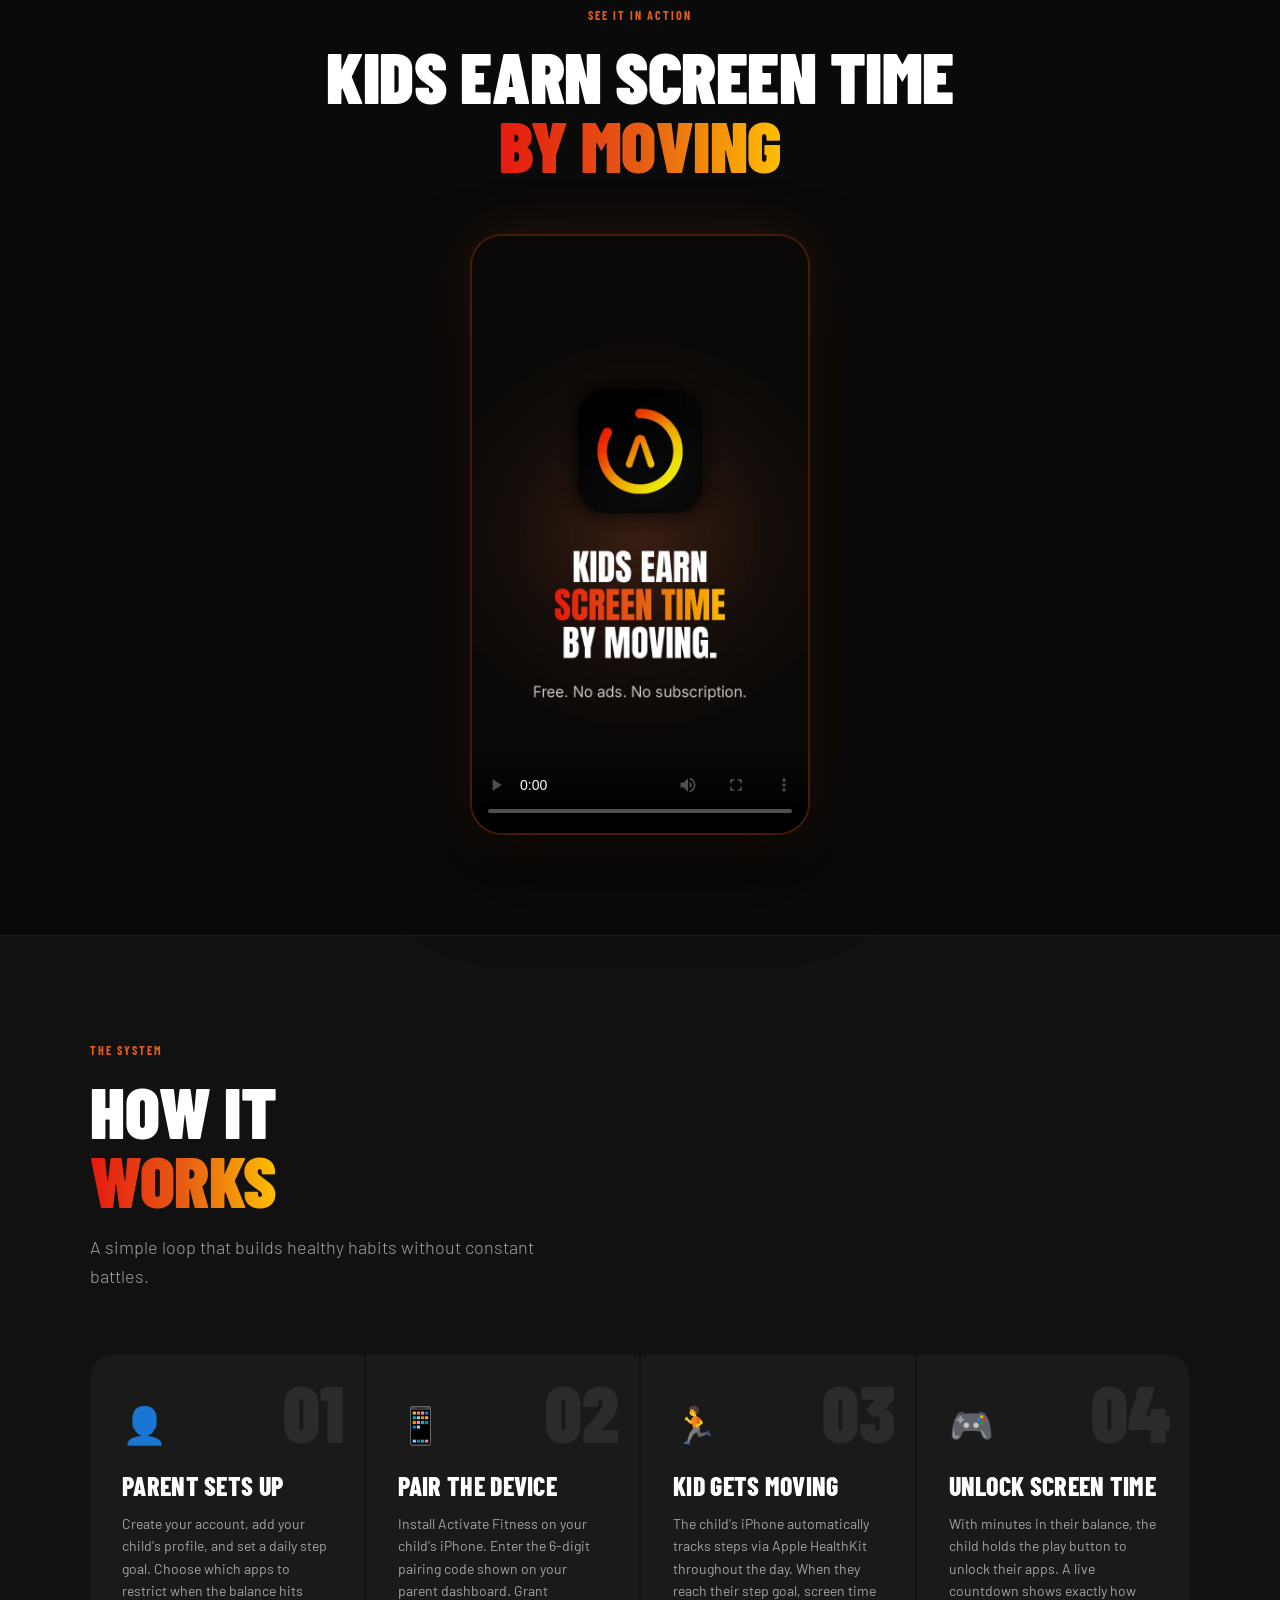
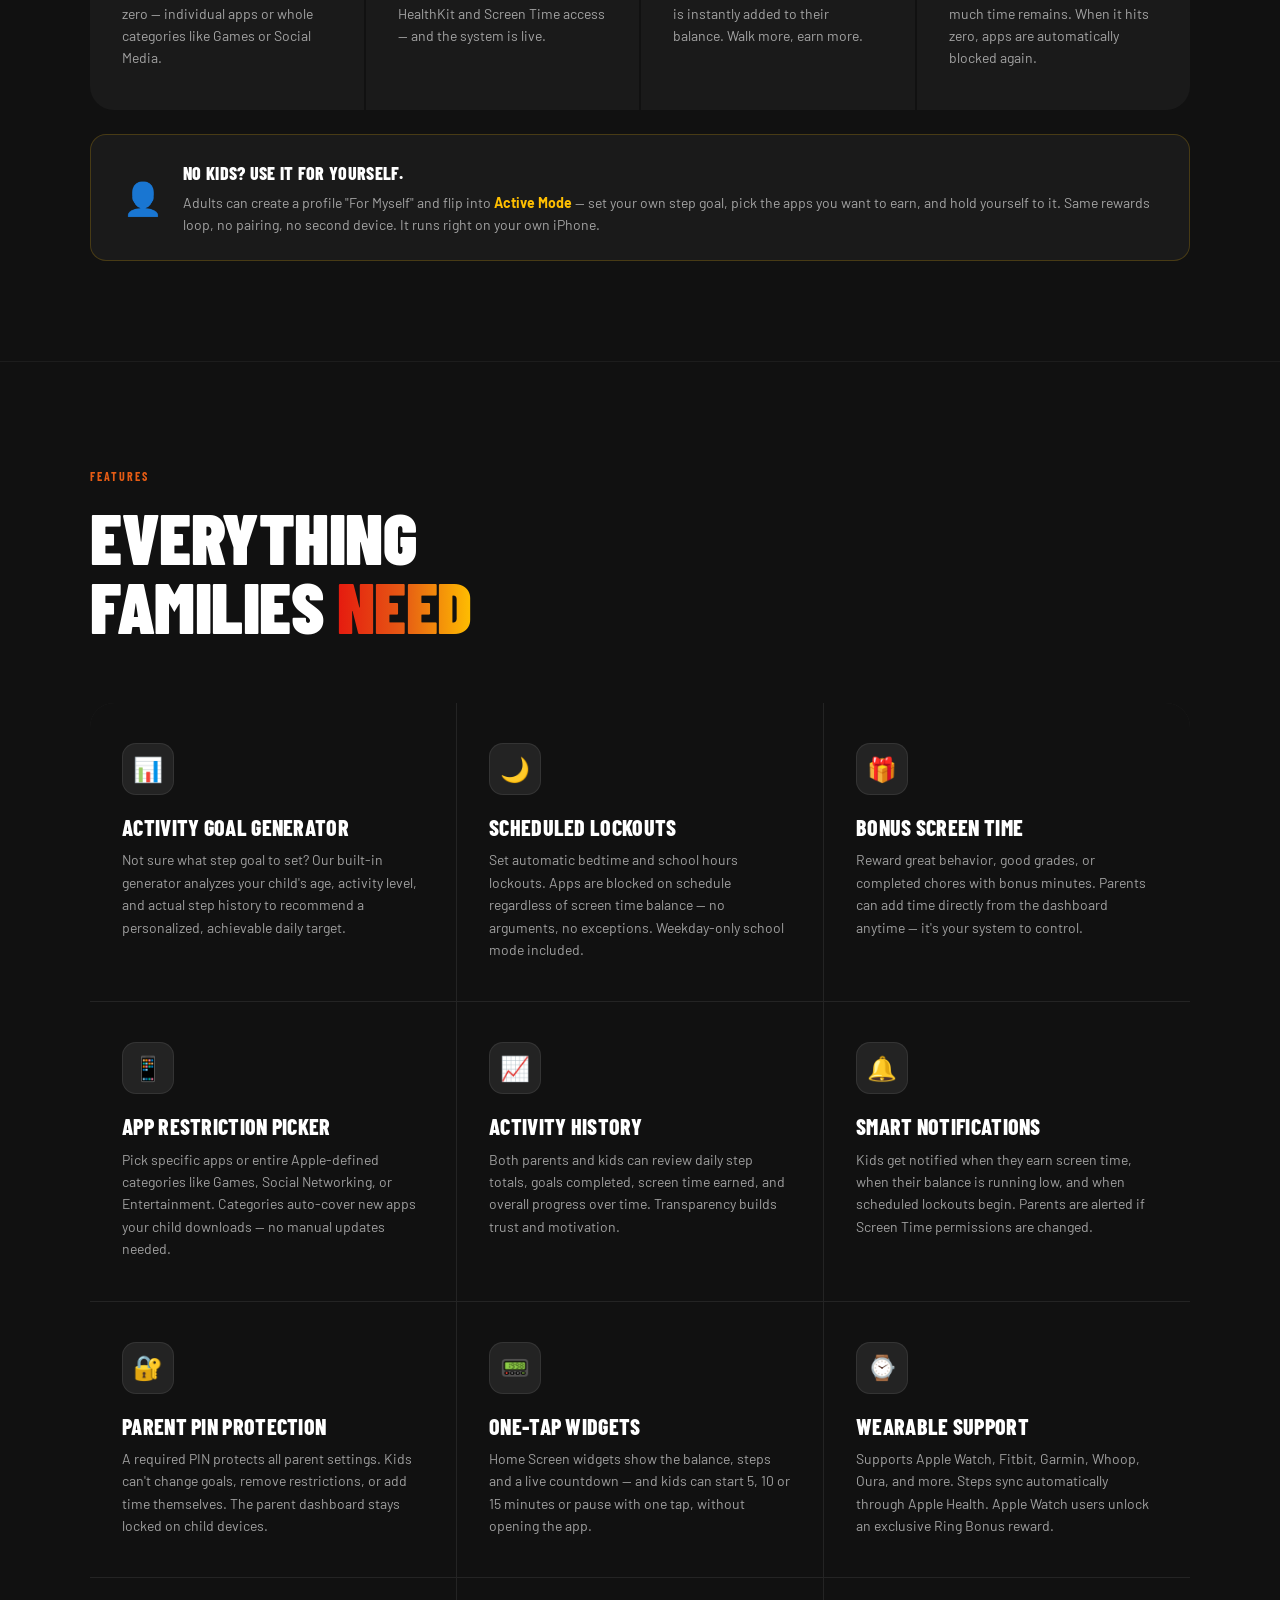
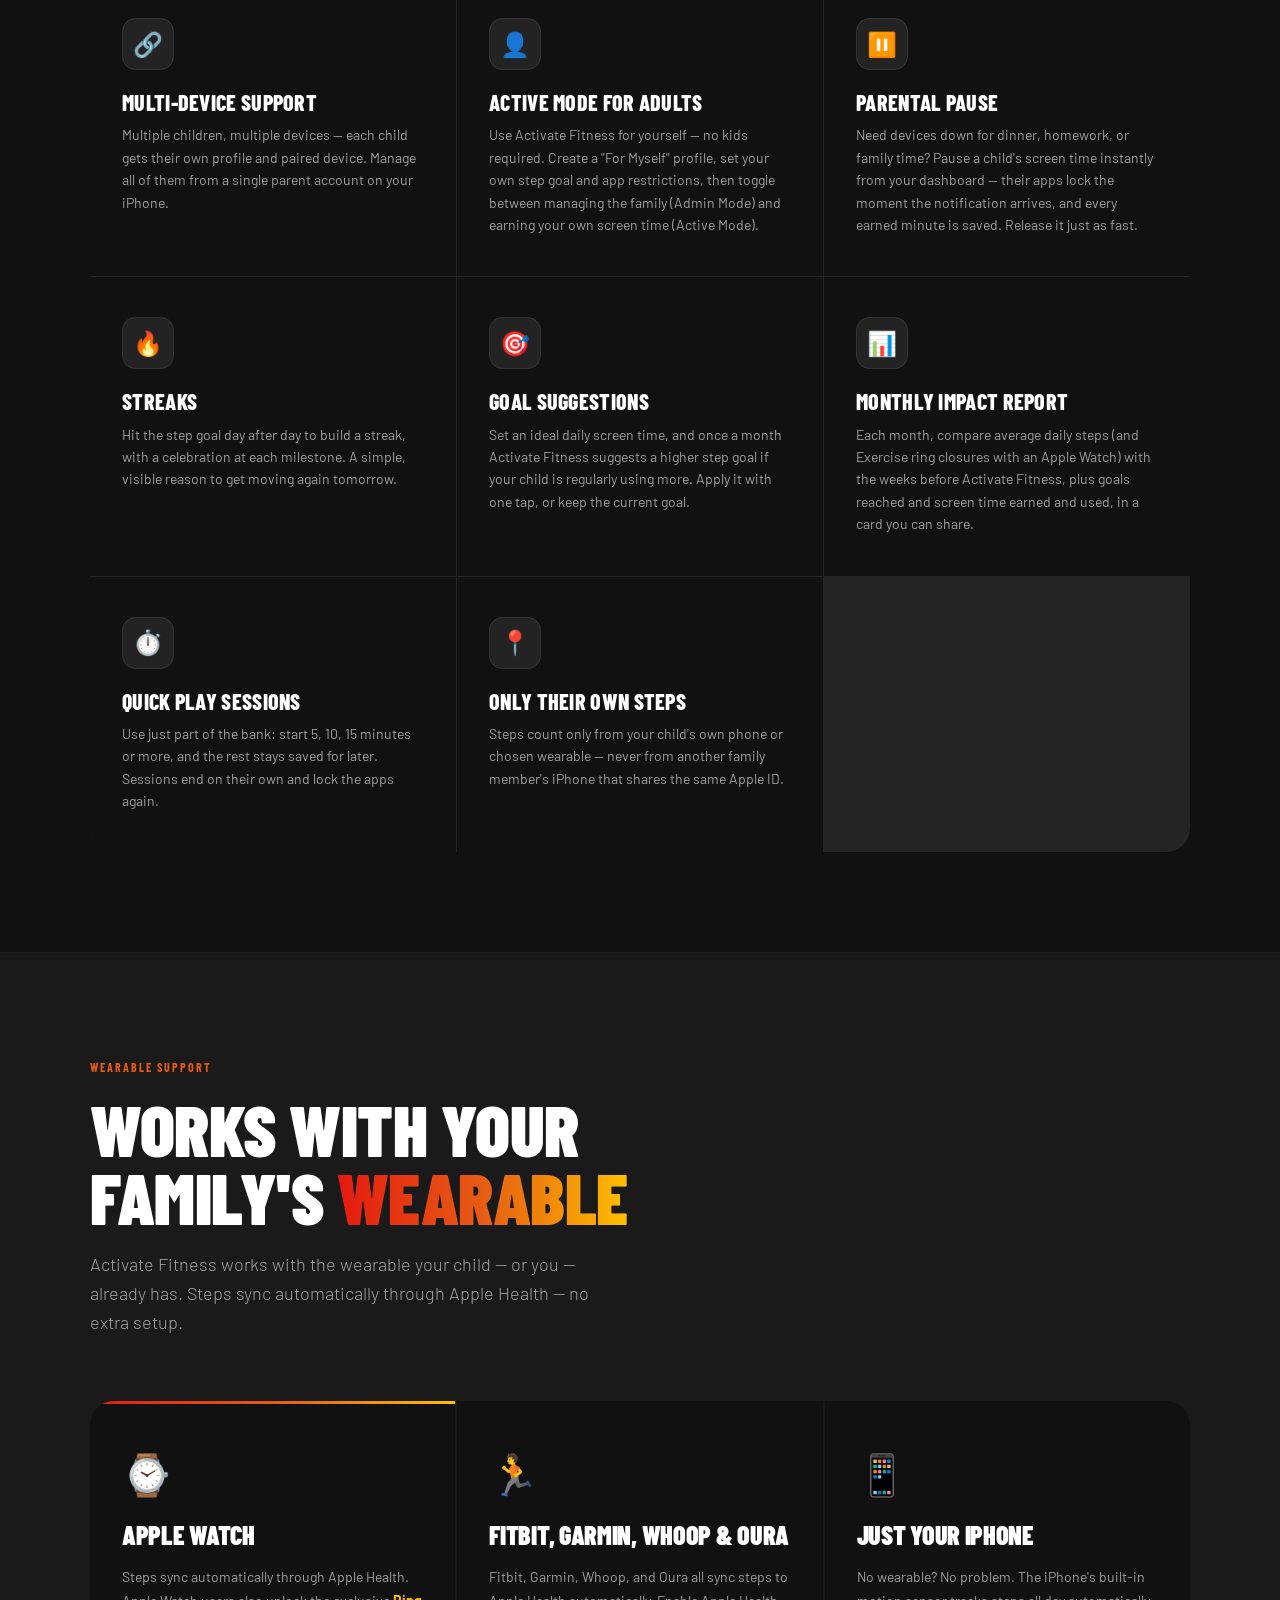
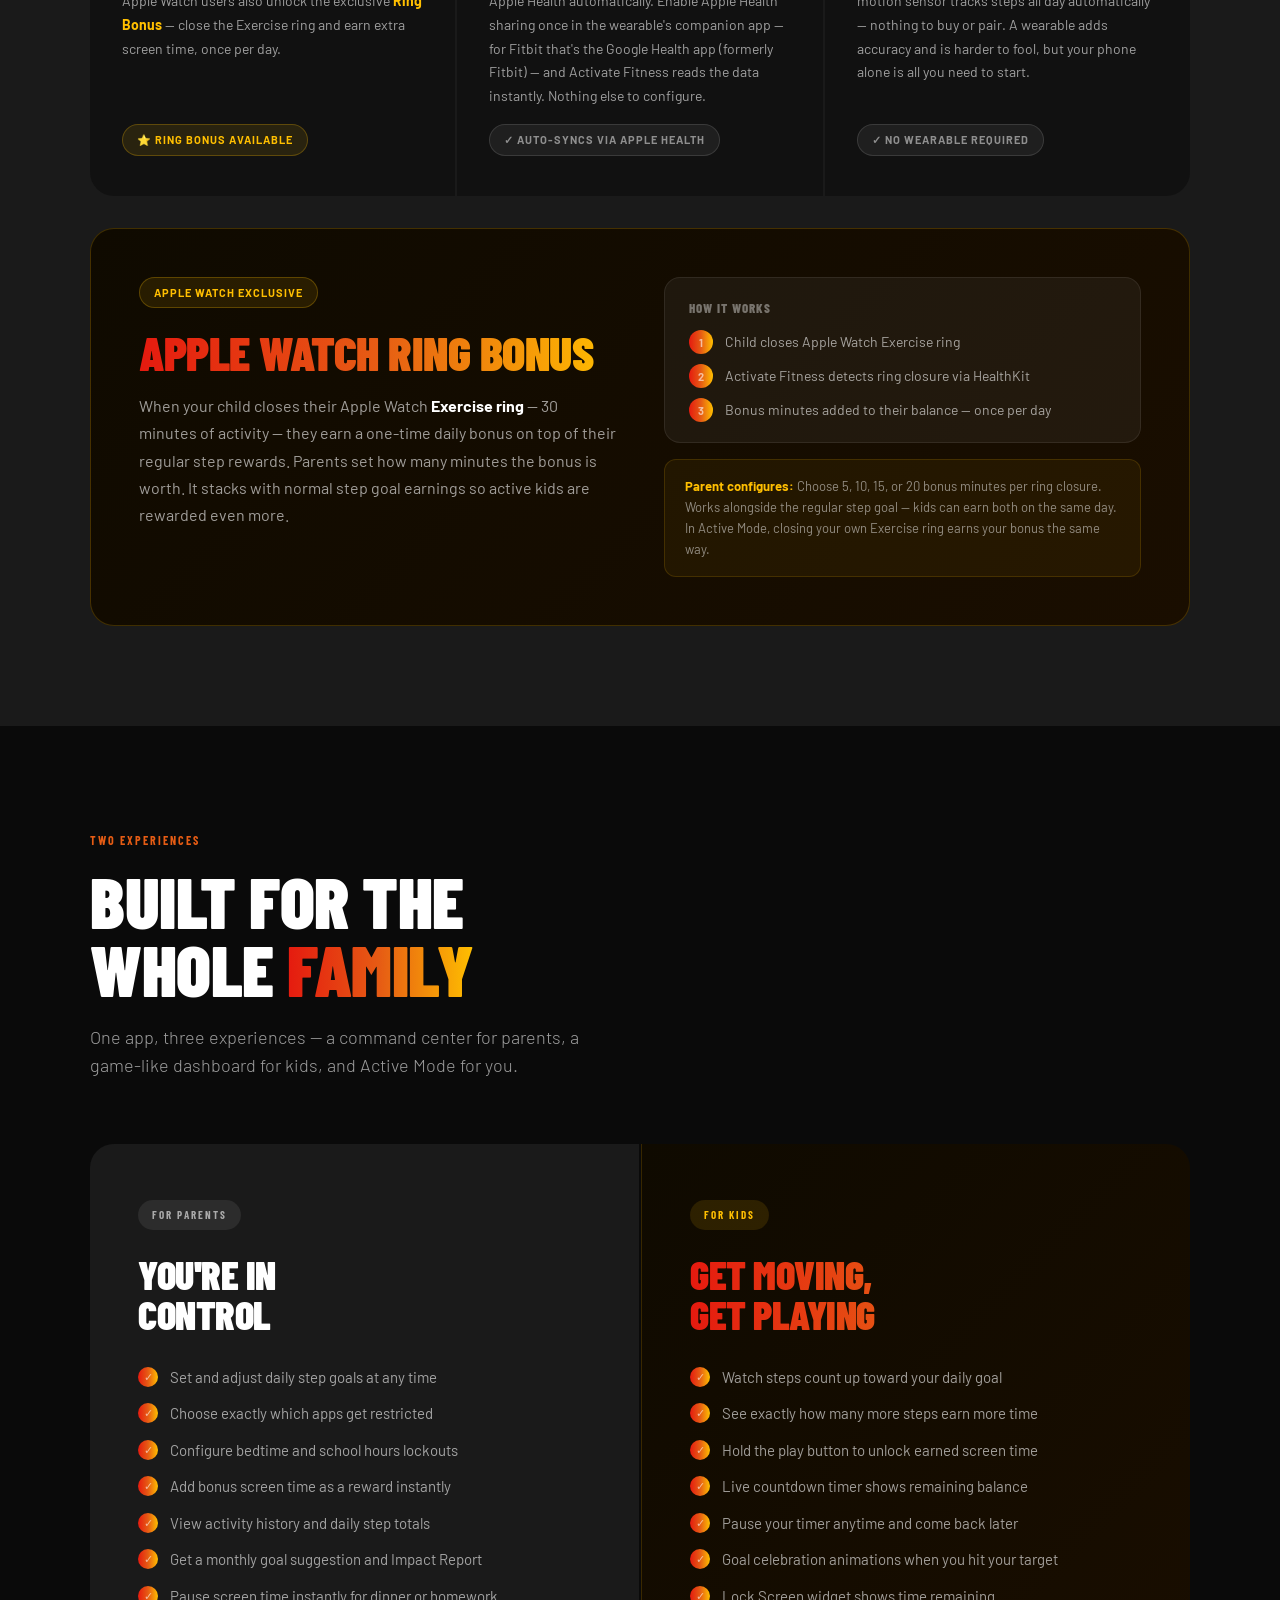
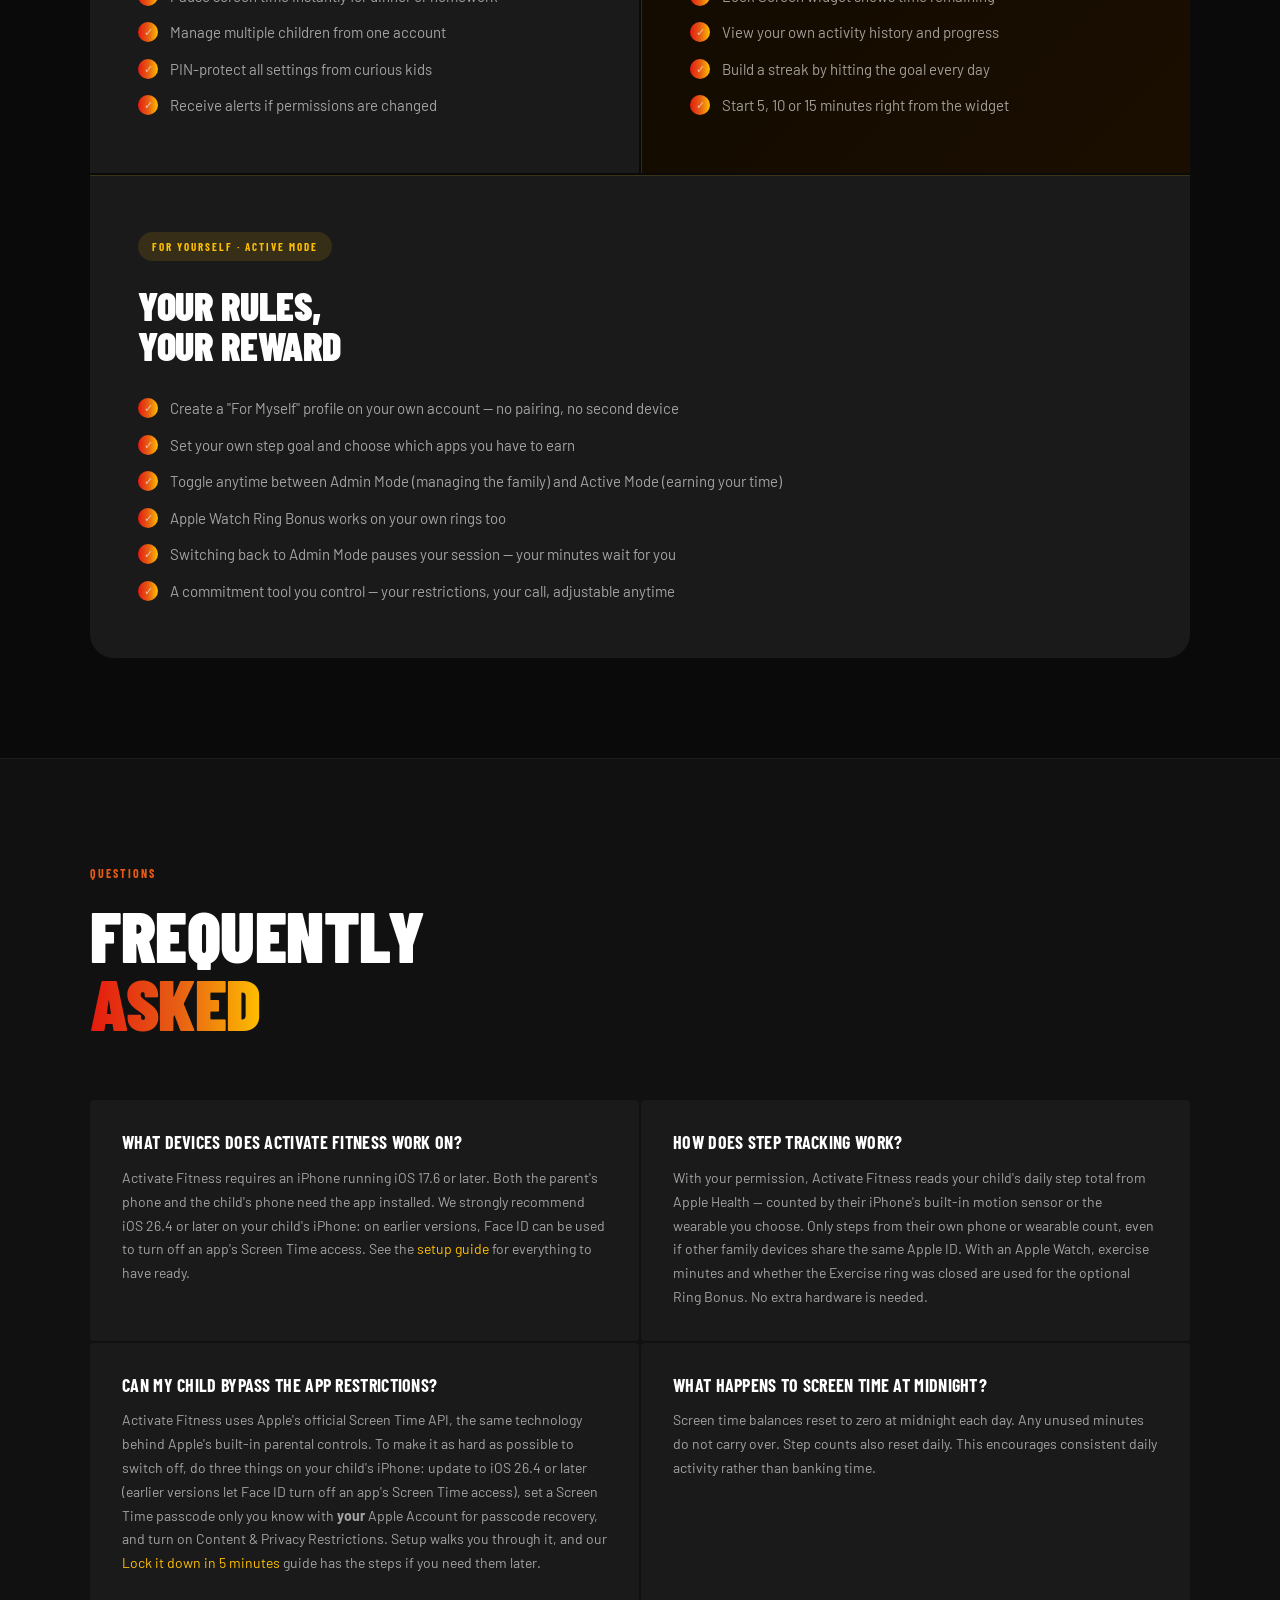
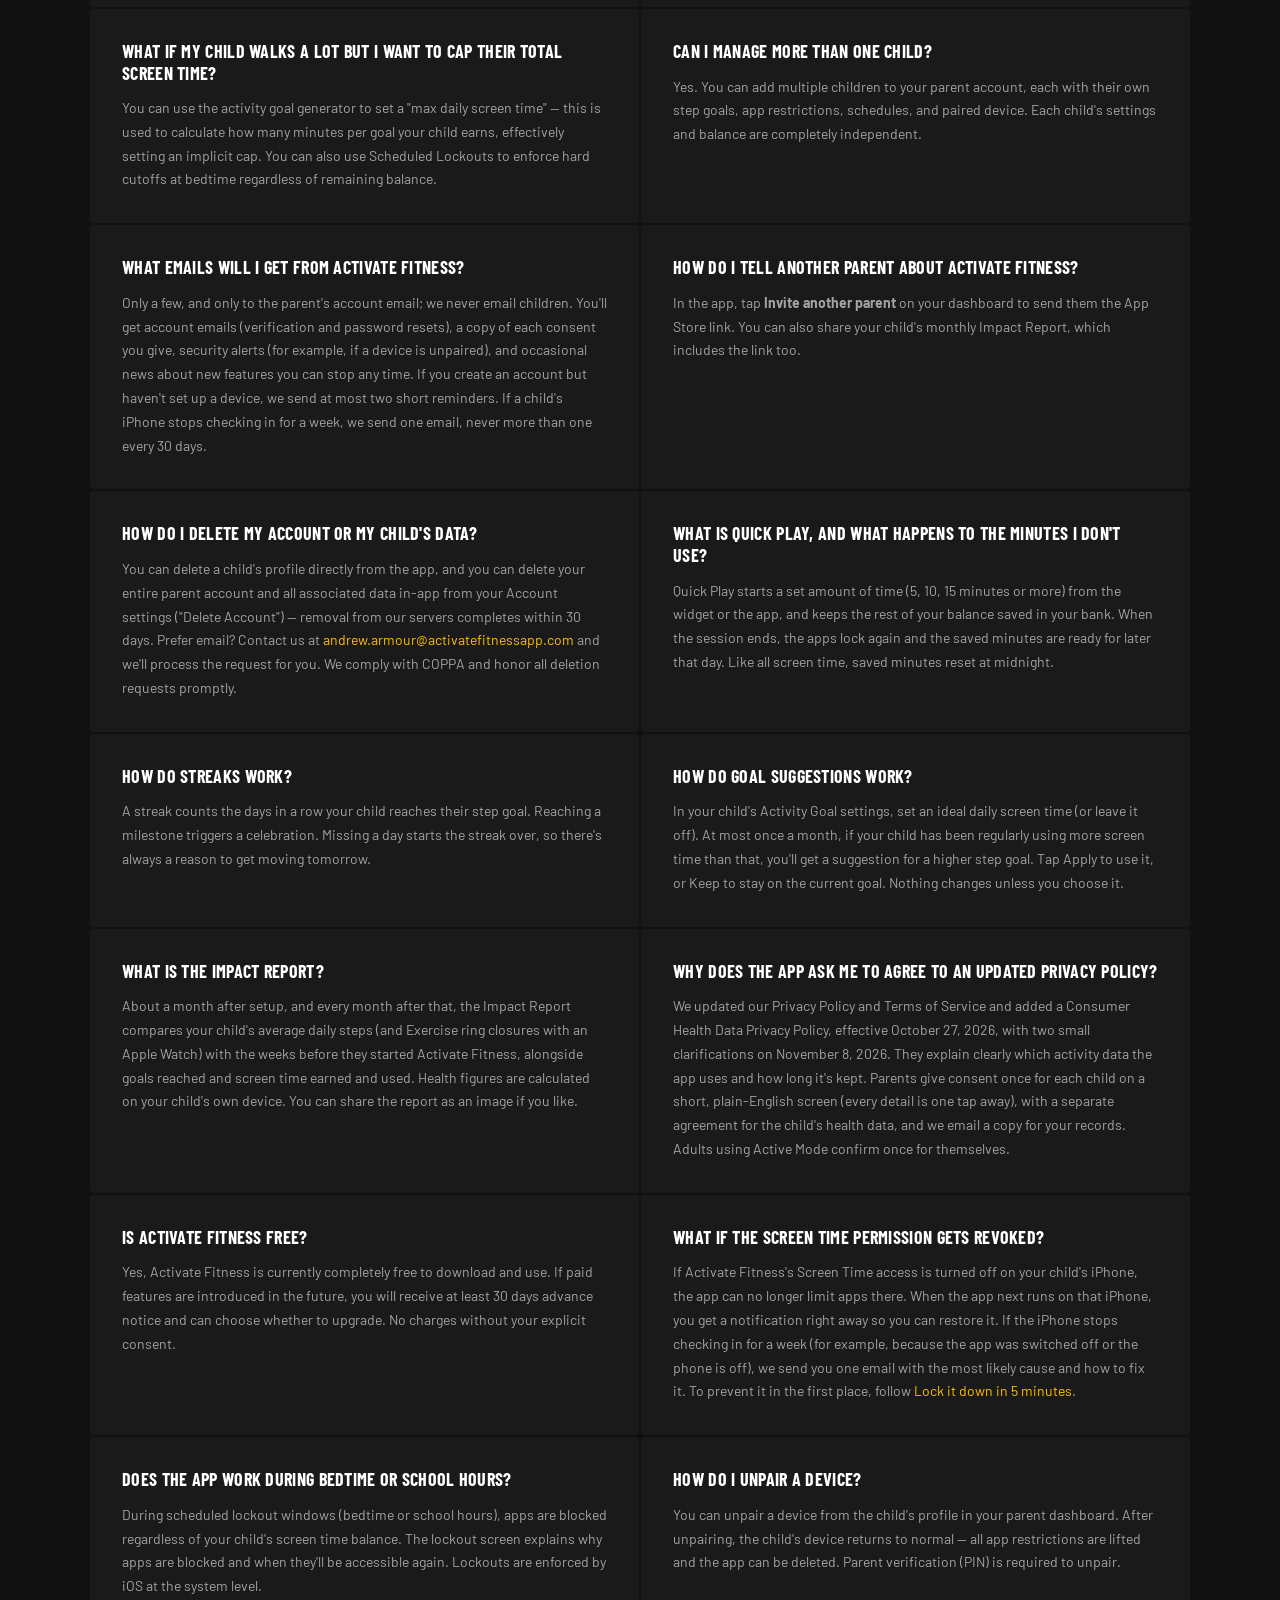
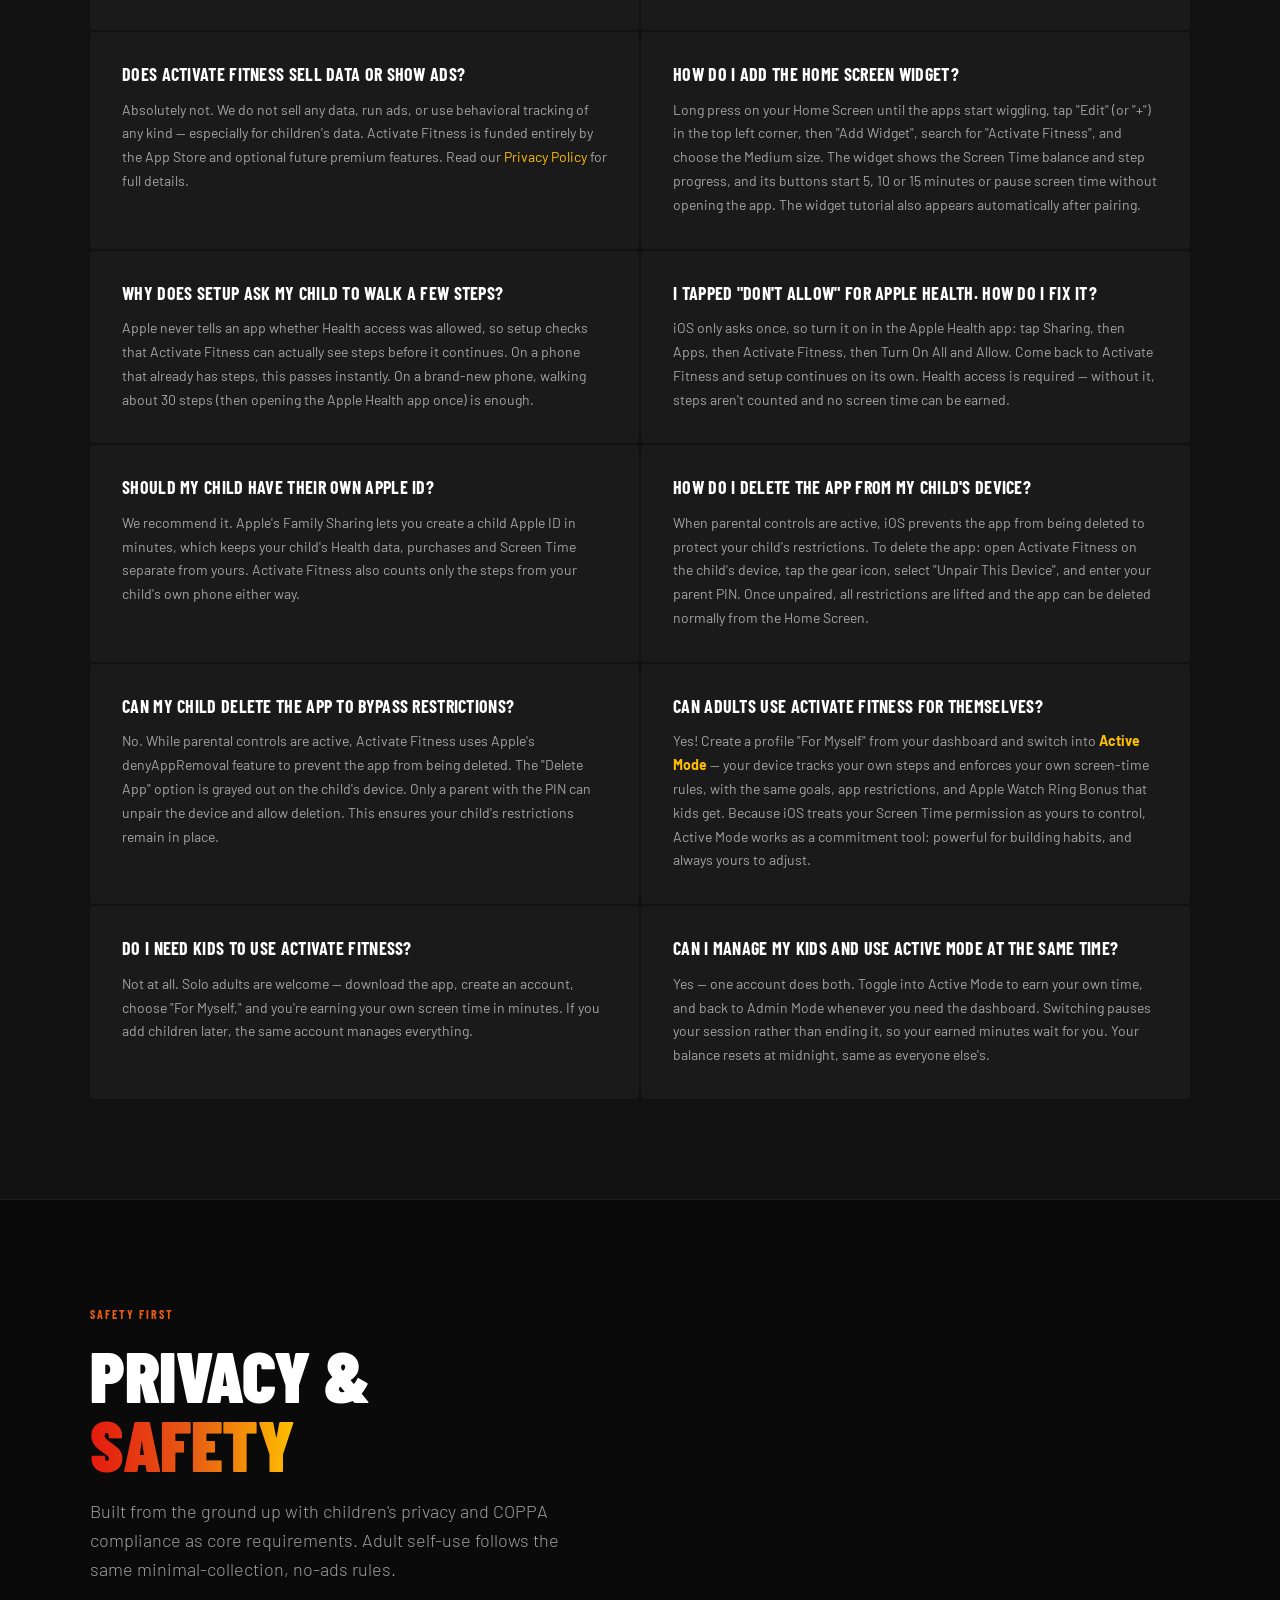
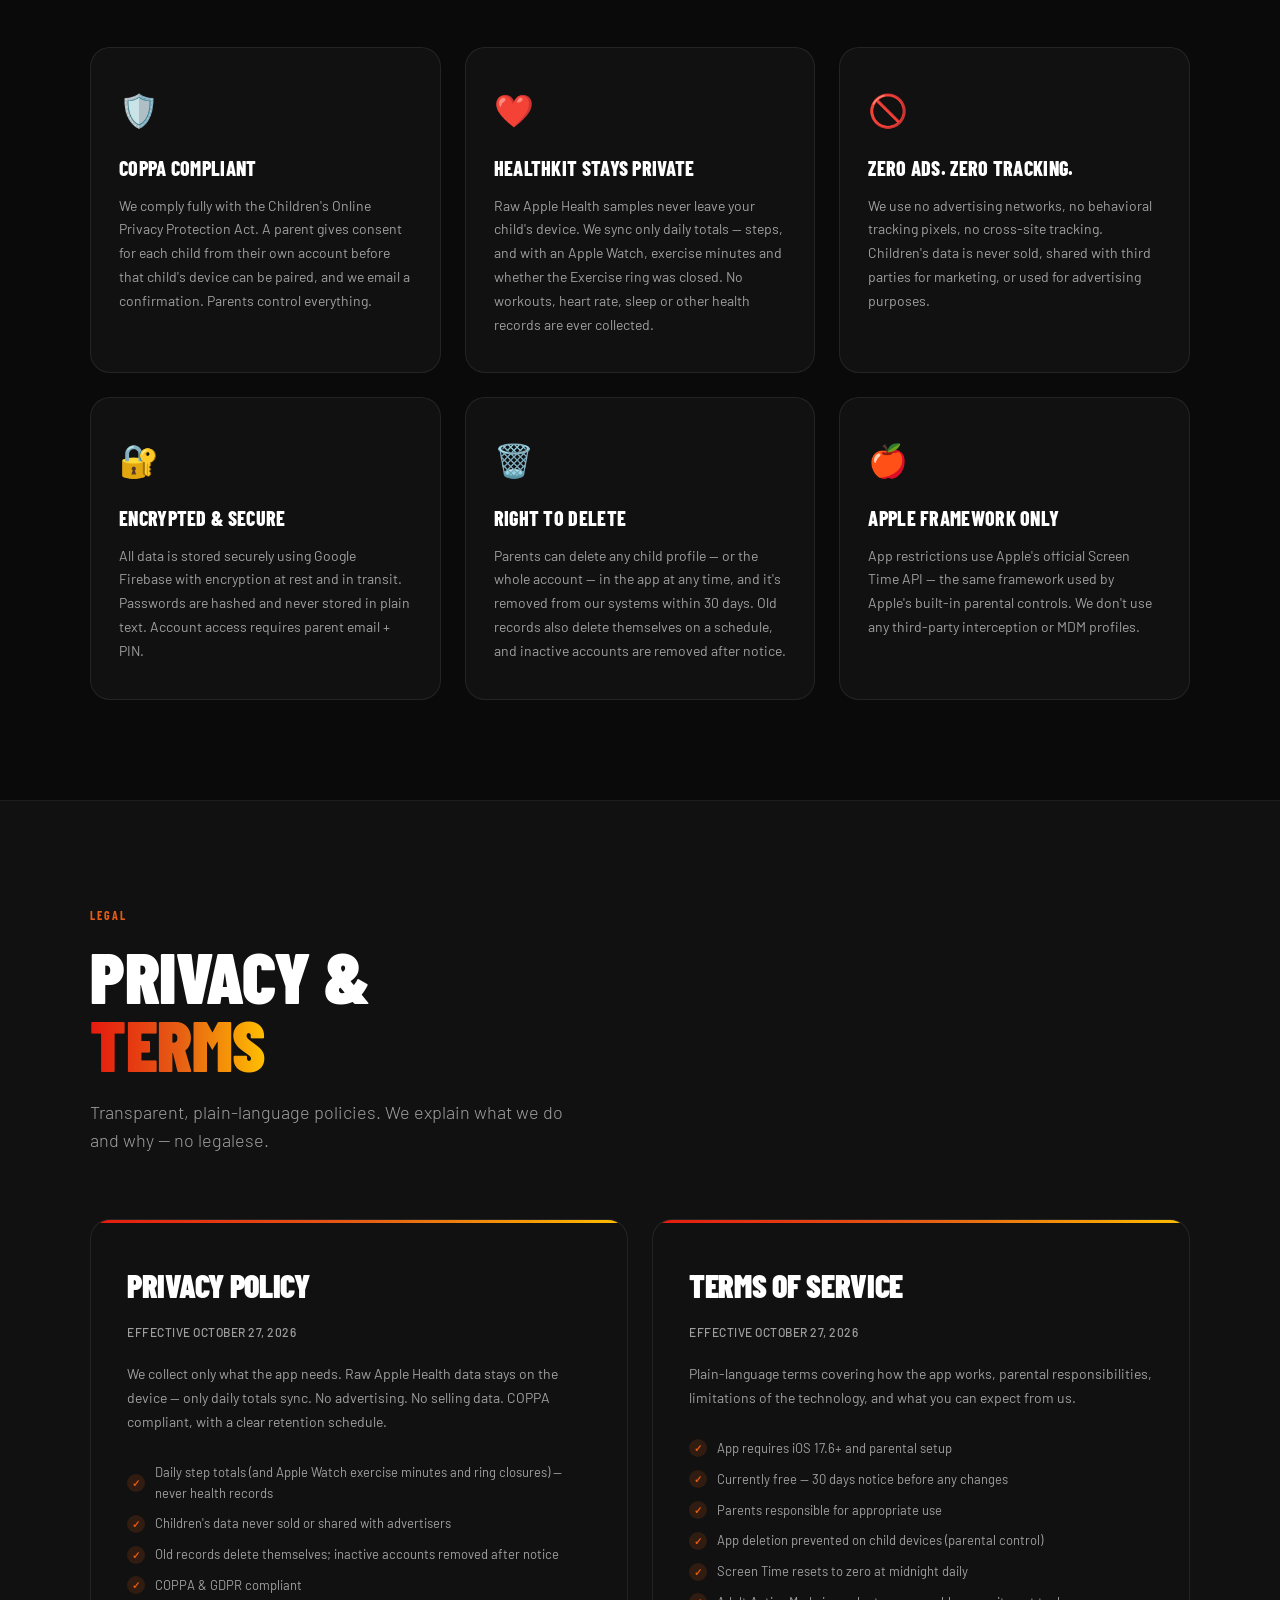
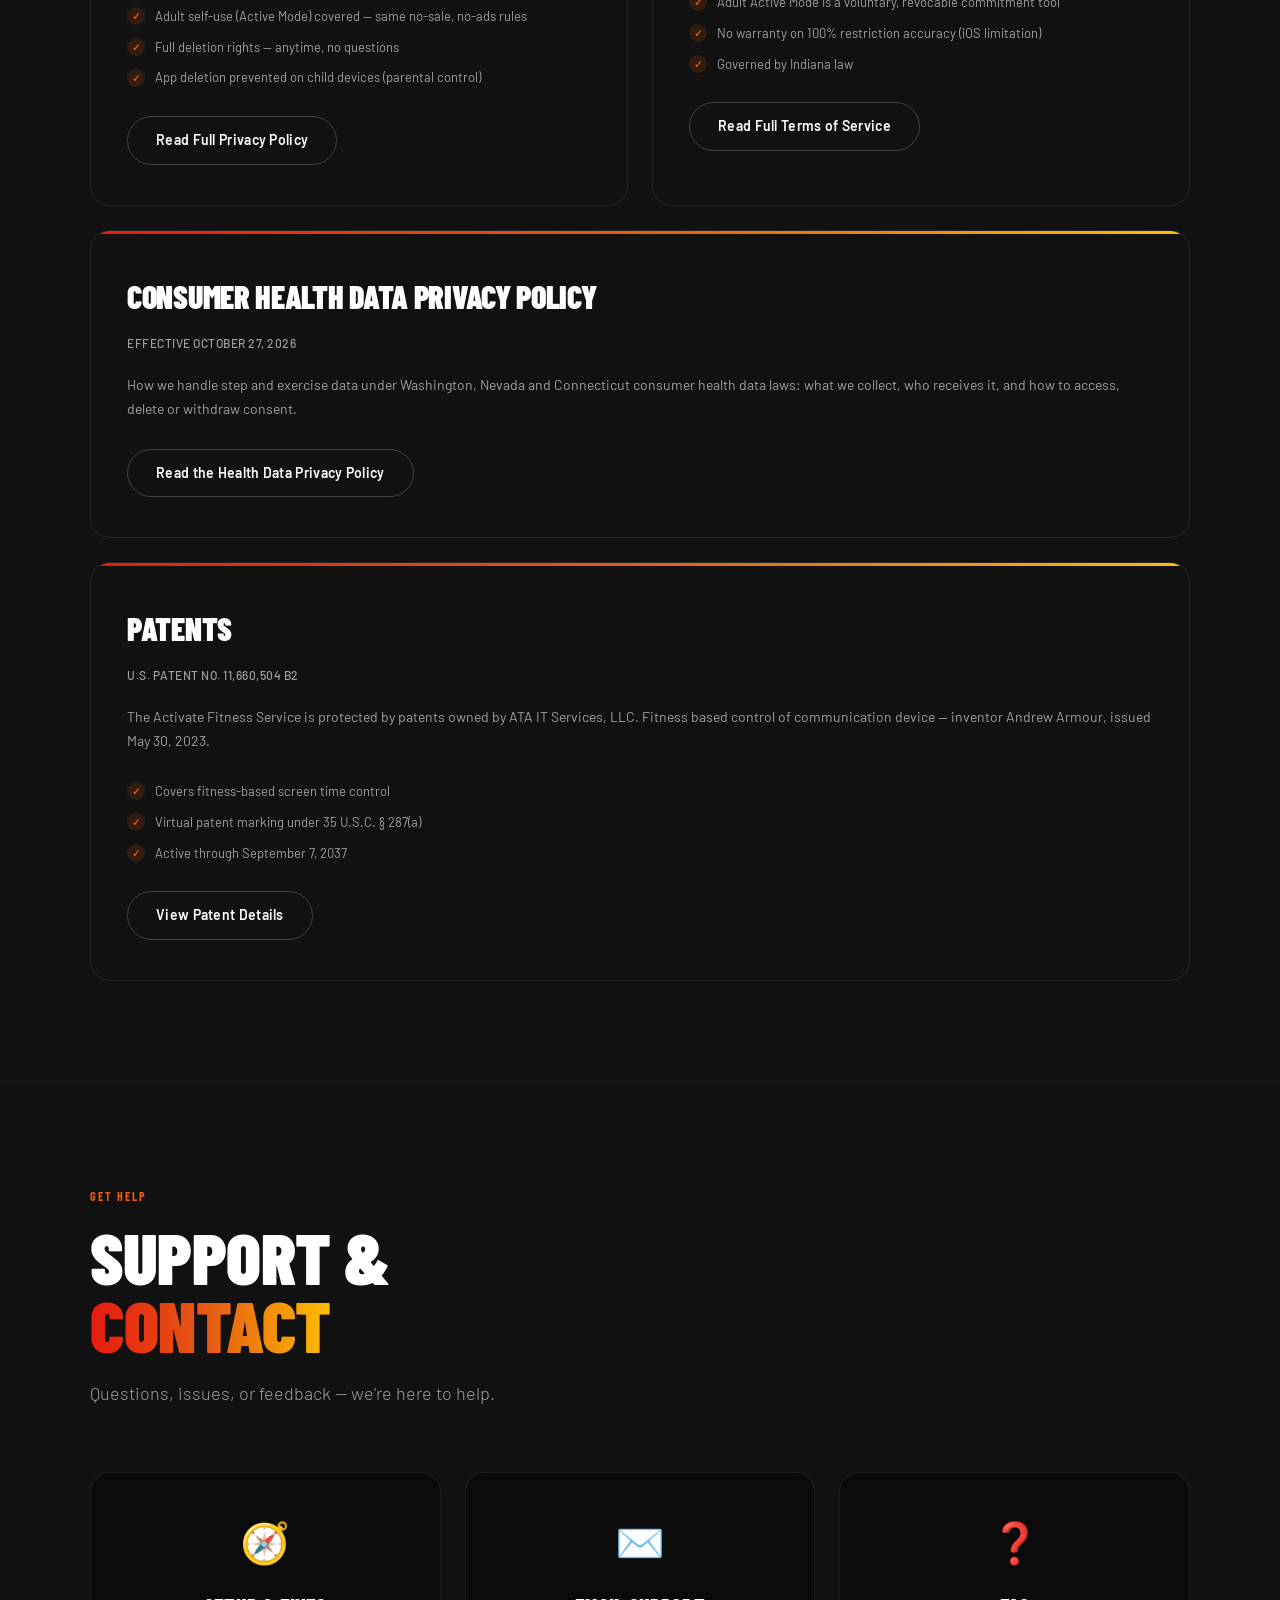
==== commit d8c95e9b: "Site for app 1.2.0 (build 2.60): FAQs match this week's changes - Bypass, devices, consent, revoked-" ====
--- a/index.html
+++ b/index.html
@@ -119,6 +119,7 @@
     transition: color 0.2s;
   }
   .nav-links a:hover { color: var(--white); }
+  .nav-help-mobile, .nav-mobile, .nav-menu-btn, .mobile-menu { display: none; }
   .nav-cta {
     background: var(--grad);
     color: white !important;
@@ -1201,9 +1202,48 @@
     line-height: 1.6;
   }
   /* ─── RESPONSIVE ─────────────────────────────────── */
+  @media (max-width: 420px) {
+    .nav-logo-text { font-size: 16px; }
+    .nav-help-mobile { padding: 8px 12px !important; }
+  }
   @media (max-width: 768px) {
     nav { padding: 16px 20px; }
     .nav-links { display: none; }
+    .nav-mobile { display: flex; align-items: center; gap: 10px; flex: none; }
+    .nav-logo-text { white-space: nowrap; }
+    .nav-help-mobile { white-space: nowrap; }
+    .nav-menu-btn {
+      display: inline-flex; flex-direction: column; justify-content: center; gap: 5px;
+      width: 44px; height: 40px; padding: 0 11px; border-radius: 12px; cursor: pointer;
+      border: 1px solid rgba(255,255,255,0.2); background: rgba(255,255,255,0.06);
+    }
+    .nav-menu-btn span { display: block; height: 2px; background: #fff; border-radius: 2px; transition: transform .2s, opacity .2s; }
+    .nav-menu-btn[aria-expanded="true"] span:nth-child(1) { transform: translateY(7px) rotate(45deg); }
+    .nav-menu-btn[aria-expanded="true"] span:nth-child(2) { opacity: 0; }
+    .nav-menu-btn[aria-expanded="true"] span:nth-child(3) { transform: translateY(-7px) rotate(-45deg); }
+    .mobile-menu:not([hidden]) {
+      display: flex; flex-direction: column; position: fixed; z-index: 999;
+      top: 72px; left: 12px; right: 12px; padding: 8px;
+      background: rgba(17,17,17,0.97); border: 1px solid rgba(255,255,255,0.1);
+      border-radius: 18px; box-shadow: 0 20px 60px rgba(0,0,0,0.6);
+      max-height: calc(100vh - 90px); overflow-y: auto;
+    }
+    .mobile-menu a {
+      color: #fff; text-decoration: none; font-weight: 600; font-size: 17px;
+      padding: 14px 16px; border-radius: 12px;
+    }
+    .mobile-menu a:active { background: rgba(255,255,255,0.08); }
+    .mobile-menu .mobile-menu-cta {
+      margin-top: 6px; text-align: center; color: #fff;
+      background: linear-gradient(90deg, #E51A0F, #E65C14, #FFBF00);
+    }
+    .nav-help-mobile {
+      display: inline-flex; align-items: center; gap: 6px;
+      color: var(--white); text-decoration: none; font-weight: 600; font-size: 14px;
+      letter-spacing: 0.5px; text-transform: uppercase;
+      padding: 8px 14px; border-radius: 999px;
+      border: 1px solid rgba(255,255,255,0.2); background: rgba(255,255,255,0.06);
+    }
     .hero h1 { font-size: 54px; }
     .hero-phones { display: none; }
     .steps-grid { grid-template-columns: 1fr; gap: 2px; }
@@ -1323,7 +1363,27 @@
     <li><a href="#legal">Privacy & Terms</a></li>
     <li><a href="https://apps.apple.com/app/id6760926366" class="nav-cta" target="_blank" rel="noopener">Download Free</a></li>
   </ul>
+  <!-- ADDED 11/6/26: phones hide .nav-links, so Help gets its own button there. -->
+  <!-- UPDATED 11/8/26: plus a ☰ menu with every section, for phones. -->
+  <div class="nav-mobile">
+    <a href="/help/" class="nav-help-mobile">&#10067; Help</a>
+    <button class="nav-menu-btn" aria-label="Menu" aria-expanded="false" aria-controls="mobileMenu" onclick="toggleMobileMenu()">
+      <span></span><span></span><span></span>
+    </button>
+  </div>
 </nav>
+<div class="mobile-menu" id="mobileMenu" hidden>
+  <a href="#demo">Watch</a>
+  <a href="#how-it-works">How It Works</a>
+  <a href="#features">Features</a>
+  <a href="#wearables">Wearables</a>
+  <a href="#experience">Who It's For</a>
+  <a href="#faq">FAQ</a>
+  <a href="/help/">Help Center</a>
+  <a href="#support">Contact Support</a>
+  <a href="#legal">Privacy &amp; Terms</a>
+  <a href="https://apps.apple.com/app/id6760926366" class="mobile-menu-cta" target="_blank" rel="noopener">Download Free</a>
+</div>
 <!-- ════════════════════════════════════════════════ HERO -->
 <section class="hero" id="home">
   <div class="hero-glow"></div>
@@ -1415,7 +1475,7 @@
     </div>
   </div>
   <div style="margin-top:60px; display:flex; gap:24px; flex-wrap:wrap; justify-content:center;">
-    <div class="apple-badge">🍎 Requires iOS 17+</div>
+    <div class="apple-badge">🍎 Requires iOS 17.6+</div>
     <div class="apple-badge">❤️ Uses Apple HealthKit</div>
     <div class="apple-badge">🔒 Uses Screen Time API</div>
     <div class="apple-badge">⌚ Wearable Support</div>
@@ -1708,7 +1768,7 @@
     <div class="faq-grid animate-on-scroll">
       <div class="faq-item">
         <div class="faq-q">What devices does Activate Fitness work on?</div>
-        <div class="faq-a">Activate Fitness requires iPhone running iOS 17 or later. Both the parent's device and the child's device need the app installed. The Screen Time API and HealthKit features require iOS 17+.</div>
+        <div class="faq-a">Activate Fitness requires an iPhone running iOS 17.6 or later. Both the parent's phone and the child's phone need the app installed. We strongly recommend iOS 26.4 or later on your child's iPhone: on earlier versions, Face ID can be used to turn off an app's Screen Time access. See the <a href="/help/setup/">setup guide</a> for everything to have ready.</div>
       </div>
       <div class="faq-item">
         <div class="faq-q">How does step tracking work?</div>
@@ -1716,7 +1776,7 @@
       </div>
       <div class="faq-item">
         <div class="faq-q">Can my child bypass the app restrictions?</div>
-        <div class="faq-a">Activate Fitness uses Apple's official Screen Time API — the same technology Apple uses in built-in parental controls. Like any parental control system, a determined child with the device passcode could potentially bypass it, which is why we recommend keeping passcodes private and using iOS's own Screen Time passcode as a secondary layer.</div>
+        <div class="faq-a">Activate Fitness uses Apple's official Screen Time API, the same technology behind Apple's built-in parental controls. To make it as hard as possible to switch off, do three things on your child's iPhone: update to iOS 26.4 or later (earlier versions let Face ID turn off an app's Screen Time access), set a Screen Time passcode only you know with <strong>your</strong> Apple Account for passcode recovery, and turn on Content &amp; Privacy Restrictions. Setup walks you through it, and our <a href="/help/check-in/">Lock it down in 5 minutes</a> guide has the steps if you need them later.</div>
       </div>
       <div class="faq-item">
         <div class="faq-q">What happens to screen time at midnight?</div>
@@ -1731,6 +1791,14 @@
         <div class="faq-a">Yes. You can add multiple children to your parent account, each with their own step goals, app restrictions, schedules, and paired device. Each child's settings and balance are completely independent.</div>
       </div>
       <div class="faq-item">
+        <div class="faq-q">What emails will I get from Activate Fitness?</div>
+        <div class="faq-a">Only a few, and only to the parent's account email; we never email children. You'll get account emails (verification and password resets), a copy of each consent you give, security alerts (for example, if a device is unpaired), and occasional news about new features you can stop any time. If you create an account but haven't set up a device, we send at most two short reminders. If a child's iPhone stops checking in for a week, we send one email, never more than one every 30 days.</div>
+      </div>
+      <div class="faq-item">
+        <div class="faq-q">How do I tell another parent about Activate Fitness?</div>
+        <div class="faq-a">In the app, tap <strong>Invite another parent</strong> on your dashboard to send them the App Store link. You can also share your child's monthly Impact Report, which includes the link too.</div>
+      </div>
+      <div class="faq-item">
         <div class="faq-q">How do I delete my account or my child's data?</div>
         <div class="faq-a">You can delete a child's profile directly from the app, and you can delete your entire parent account and all associated data in-app from your Account settings ("Delete Account") — removal from our servers completes within 30 days. Prefer email? Contact us at <a href="mailto:andrew.armour@activatefitnessapp.com">andrew.armour@activatefitnessapp.com</a> and we'll process the request for you. We comply with COPPA and honor all deletion requests promptly.</div>
       </div>
@@ -1753,7 +1821,7 @@
       </div>
       <div class="faq-item">
         <div class="faq-q">Why does the app ask me to agree to an updated Privacy Policy?</div>
-        <div class="faq-a">We updated our Privacy Policy and Terms of Service and added a Consumer Health Data Privacy Policy, effective October 27, 2026. They explain more clearly which activity data the app uses and how long it's kept. Parents confirm their consent once for each paired child, and adults using Active Mode confirm once for themselves.</div>
+        <div class="faq-a">We updated our Privacy Policy and Terms of Service and added a Consumer Health Data Privacy Policy, effective October 27, 2026, with two small clarifications on November 8, 2026. They explain clearly which activity data the app uses and how long it's kept. Parents give consent once for each child on a short, plain-English screen (every detail is one tap away), with a separate agreement for the child's health data, and we email a copy for your records. Adults using Active Mode confirm once for themselves.</div>
       </div>
       <div class="faq-item">
         <div class="faq-q">Is Activate Fitness free?</div>
@@ -1761,7 +1829,7 @@
       </div>
       <div class="faq-item">
         <div class="faq-q">What if the Screen Time permission gets revoked?</div>
-        <div class="faq-a">If your child (or anyone else) revokes the Screen Time permission from within iOS Settings, the app can no longer enforce restrictions. You'll receive a push notification alerting you, so you can restore the permission. We recommend keeping your iOS Screen Time passcode enabled as an additional safeguard.</div>
+        <div class="faq-a">If Activate Fitness's Screen Time access is turned off on your child's iPhone, the app can no longer limit apps there. When the app next runs on that iPhone, you get a notification right away so you can restore it. If the iPhone stops checking in for a week (for example, because the app was switched off or the phone is off), we send you one email with the most likely cause and how to fix it. To prevent it in the first place, follow <a href="/help/check-in/">Lock it down in 5 minutes</a>.</div>
       </div>
       <div class="faq-item">
         <div class="faq-q">Does the app work during bedtime or school hours?</div>
@@ -1891,7 +1959,7 @@
         <p class="legal-card-date">Effective October 27, 2026</p>
         <p class="legal-card-summary">Plain-language terms covering how the app works, parental responsibilities, limitations of the technology, and what you can expect from us.</p>
         <div class="legal-highlights">
-          <div class="legal-highlight">App requires iOS 17+ and parental setup</div>
+          <div class="legal-highlight">App requires iOS 17.6+ and parental setup</div>
           <div class="legal-highlight">Currently free — 30 days notice before any changes</div>
           <div class="legal-highlight">Parents responsible for appropriate use</div>
           <div class="legal-highlight">App deletion prevented on child devices (parental control)</div>
@@ -1983,7 +2051,7 @@
         🍎 Download on the App Store
       </a>
     </div>
-    <p style="margin-top:24px; font-size:13px; color:rgba(255,255,255,0.3);">Requires iPhone · iOS 17 or later · Free</p>
+    <p style="margin-top:24px; font-size:13px; color:rgba(255,255,255,0.3);">Requires iPhone · iOS 17.6 or later · Free</p>
   </div>
 </section>
 <!-- ════════════════════════════════════════════════ FOOTER -->
@@ -2071,6 +2139,18 @@
   </div>
 </div>
 <script>
+  // ── Phone menu (ADDED 11/8/26)
+  function toggleMobileMenu(force) {
+    const menu = document.getElementById('mobileMenu');
+    const btn = document.querySelector('.nav-menu-btn');
+    const open = typeof force === 'boolean' ? force : menu.hidden;
+    menu.hidden = !open;
+    btn.setAttribute('aria-expanded', String(open));
+  }
+  document.querySelectorAll('#mobileMenu a').forEach(a => a.addEventListener('click', () => toggleMobileMenu(false)));
+  document.addEventListener('click', e => {
+    if (!e.target.closest('#mobileMenu') && !e.target.closest('.nav-menu-btn')) toggleMobileMenu(false);
+  });
   // ── Scroll animations
   const observer = new IntersectionObserver((entries) => {
     entries.forEach(e => {
@@ -2079,7 +2159,10 @@
         observer.unobserve(e.target);
       }
     });
-  }, { threshold: 0.1, rootMargin: '0px 0px -60px 0px' });
+  }, { threshold: 0, rootMargin: '0px 0px -60px 0px' });
+  // UPDATED 11/8/26: threshold was 0.1 (10% of the block on screen). On a
+  // phone the FAQ grid is one ~8,000px column, so 10% never fit on screen and
+  // the whole section stayed invisible. Any part on screen now reveals it.
   document.querySelectorAll('.animate-on-scroll').forEach(el => observer.observe(el));
   // ── Legal page overlay
   function openLegal(type) {
